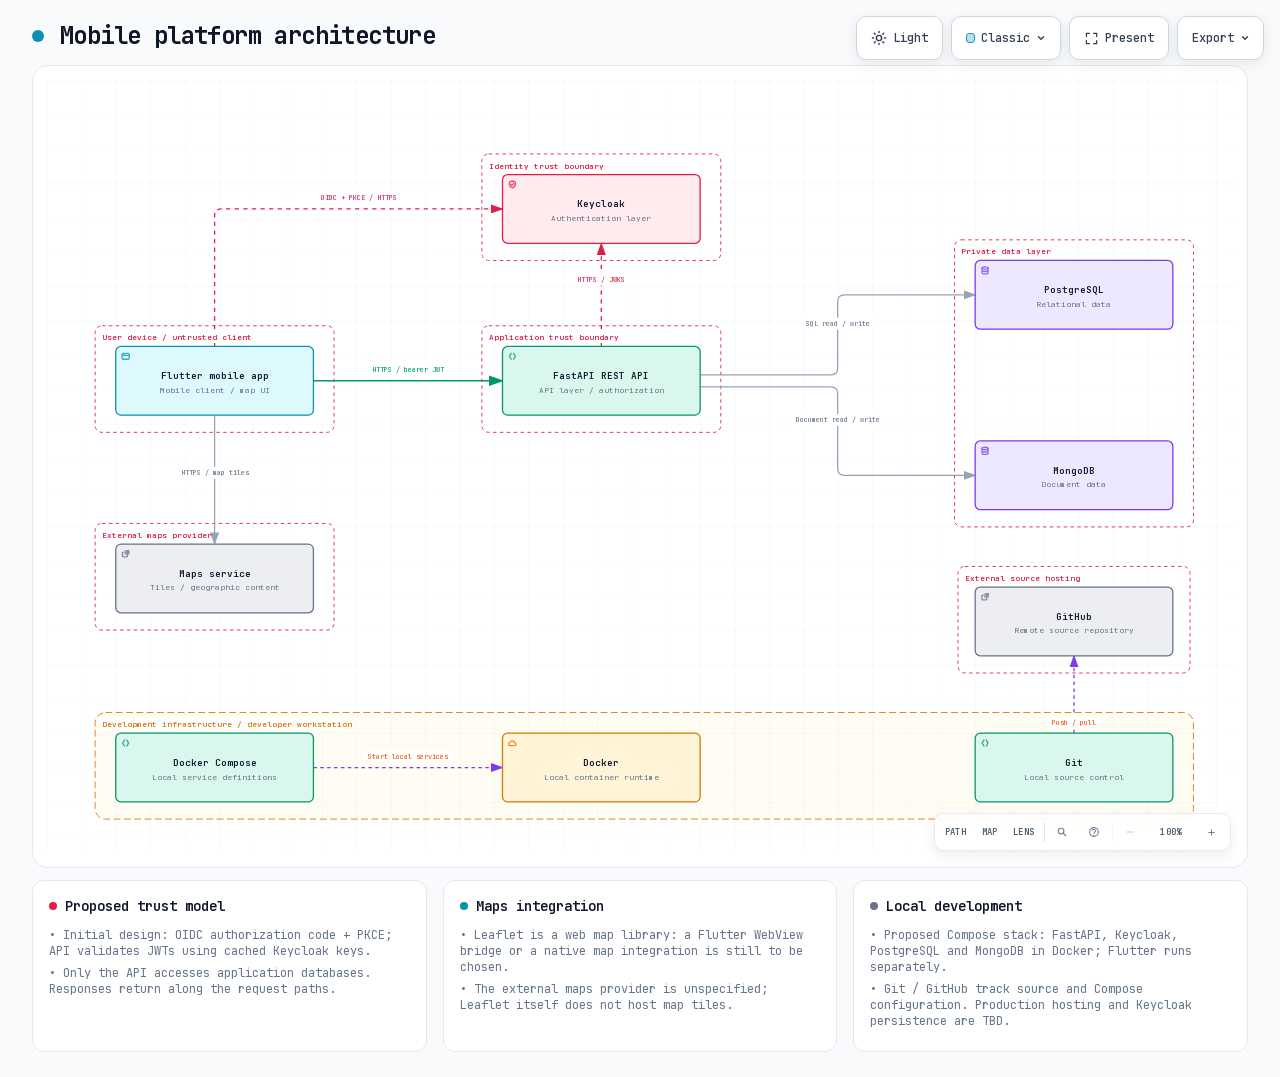
==== Practica02/index.html @ 7749a1c6 "Practica 02: Creacion de READMEs Se corrigieron rutas de practicas y se implemento README de la prac" ====
<!DOCTYPE html>
<html lang="en" data-theme="dark" data-preset="classic">
<head>
  <meta charset="UTF-8">
  <meta name="viewport" content="width=device-width, initial-scale=1.0">
  <meta name="generator" content="archify 2.17.0-dev.1">
  <title>Mobile platform architecture Diagram</title>
  <script>
    // Resolve the theme before first paint so light-preference users don't
    // see a dark flash. The toolbar script below re-applies with UI state.
    (function () {
      try {
        var theme = null;
        try {
          var param = new URLSearchParams(window.location.search).get('theme');
          if (param === 'light' || param === 'dark') theme = param;
          if (new URLSearchParams(window.location.search).get('embed') === '1') {
            document.documentElement.setAttribute('data-embed', 'true');
          }
          if (new URLSearchParams(window.location.search).get('present') === '1') {
            document.documentElement.setAttribute('data-present', 'true');
          }
        } catch (_) {}
        if (!theme) {
          try { theme = localStorage.getItem('archify-theme'); } catch (_) {}
        }
        if (theme !== 'light' && theme !== 'dark') {
          theme = window.matchMedia('(prefers-color-scheme: light)').matches ? 'light' : 'dark';
        }
        document.documentElement.setAttribute('data-theme', theme);
      } catch (_) {}
    })();
  </script>
  <style id="archify-fonts">
/*
JetBrains Mono variable WOFF2 subsets from Google Fonts service revision v24.
These fixed bytes are shared by the viewer and its SVG/raster exports.
No local() source: an installed copy must not override the bundled font.
Uncovered characters (including CJK) still use the system fallback stack.
Upstream: https://github.com/JetBrains/JetBrainsMono

cyrillic-ext    1664 bytes  sha256 9343de2ca5d9549f792e7962375af8efb0f320c7643bfd36c884b5a30e5c396f
cyrillic        8892 bytes  sha256 4995a9a43ac659ec32fcd8b463755cd6a07b31a6e6b3894a6a153b661cf490e2
greek           6800 bytes  sha256 49c3da6c9a2b279b0f1f860f5cfb1f5dc38d88a5c7be9c9b1837bbc4e3db6111
vietnamese      5872 bytes  sha256 d44eb1936043a56038eb02dd70b243f379bef65783f94ec12f277550720411f1
latin-ext      11596 bytes  sha256 9c38cb2d0d2d93c1ee6e21fa78db76f13ea7e15e15cc64214c7ca89b6aaa35c4
latin          31340 bytes  sha256 2c32b9b3ee358c119e210f6f5195f9bd34894d78a785ff2e95d60e718e400af4

Copyright 2020 The JetBrains Mono Project Authors (https://github.com/JetBrains/JetBrainsMono)

This Font Software is licensed under the SIL Open Font License, Version 1.1.
This license is copied below, and is also available with a FAQ at:
https://openfontlicense.org


-----------------------------------------------------------
SIL OPEN FONT LICENSE Version 1.1 - 26 February 2007
-----------------------------------------------------------

PREAMBLE
The goals of the Open Font License (OFL) are to stimulate worldwide
development of collaborative font projects, to support the font creation
efforts of academic and linguistic communities, and to provide a free and
open framework in which fonts may be shared and improved in partnership
with others.

The OFL allows the licensed fonts to be used, studied, modified and
redistributed freely as long as they are not sold by themselves. The
fonts, including any derivative works, can be bundled, embedded,
redistributed and/or sold with any software provided that any reserved
names are not used by derivative works. The fonts and derivatives,
however, cannot be released under any other type of license. The
requirement for fonts to remain under this license does not apply
to any document created using the fonts or their derivatives.

DEFINITIONS
"Font Software" refers to the set of files released by the Copyright
Holder(s) under this license and clearly marked as such. This may
include source files, build scripts and documentation.

"Reserved Font Name" refers to any names specified as such after the
copyright statement(s).

"Original Version" refers to the collection of Font Software components as
distributed by the Copyright Holder(s).

"Modified Version" refers to any derivative made by adding to, deleting,
or substituting -- in part or in whole -- any of the components of the
Original Version, by changing formats or by porting the Font Software to a
new environment.

"Author" refers to any designer, engineer, programmer, technical
writer or other person who contributed to the Font Software.

PERMISSION & CONDITIONS
Permission is hereby granted, free of charge, to any person obtaining
a copy of the Font Software, to use, study, copy, merge, embed, modify,
redistribute, and sell modified and unmodified copies of the Font
Software, subject to the following conditions:

1) Neither the Font Software nor any of its individual components,
in Original or Modified Versions, may be sold by itself.

2) Original or Modified Versions of the Font Software may be bundled,
redistributed and/or sold with any software, provided that each copy
contains the above copyright notice and this license. These can be
included either as stand-alone text files, human-readable headers or
in the appropriate machine-readable metadata fields within text or
binary files as long as those fields can be easily viewed by the user.

3) No Modified Version of the Font Software may use the Reserved Font
Name(s) unless explicit written permission is granted by the corresponding
Copyright Holder. This restriction only applies to the primary font name as
presented to the users.

4) The name(s) of the Copyright Holder(s) or the Author(s) of the Font
Software shall not be used to promote, endorse or advertise any
Modified Version, except to acknowledge the contribution(s) of the
Copyright Holder(s) and the Author(s) or with their explicit written
permission.

5) The Font Software, modified or unmodified, in part or in whole,
must be distributed entirely under this license, and must not be
distributed under any other license. The requirement for fonts to
remain under this license does not apply to any document created
using the Font Software.

TERMINATION
This license becomes null and void if any of the above conditions are
not met.

DISCLAIMER
THE FONT SOFTWARE IS PROVIDED "AS IS", WITHOUT WARRANTY OF ANY KIND,
EXPRESS OR IMPLIED, INCLUDING BUT NOT LIMITED TO ANY WARRANTIES OF
MERCHANTABILITY, FITNESS FOR A PARTICULAR PURPOSE AND NONINFRINGEMENT
OF COPYRIGHT, PATENT, TRADEMARK, OR OTHER RIGHT. IN NO EVENT SHALL THE
COPYRIGHT HOLDER BE LIABLE FOR ANY CLAIM, DAMAGES OR OTHER LIABILITY,
INCLUDING ANY GENERAL, SPECIAL, INDIRECT, INCIDENTAL, OR CONSEQUENTIAL
DAMAGES, WHETHER IN AN ACTION OF CONTRACT, TORT OR OTHERWISE, ARISING
FROM, OUT OF THE USE OR INABILITY TO USE THE FONT SOFTWARE OR FROM
OTHER DEALINGS IN THE FONT SOFTWARE.
*/
    /* cyrillic-ext */
    @font-face { font-family: 'JetBrains Mono'; font-style: normal; font-weight: 400 800; font-display: swap;
      src: url([data-uri]) format('woff2');
      unicode-range: U+0460-052F, U+1C80-1C8A, U+20B4, U+2DE0-2DFF, U+A640-A69F, U+FE2E-FE2F; }
    /* cyrillic */
    @font-face { font-family: 'JetBrains Mono'; font-style: normal; font-weight: 400 800; font-display: swap;
      src: url([data-uri]) format('woff2');
      unicode-range: U+0301, U+0400-045F, U+0490-0491, U+04B0-04B1, U+2116; }
    /* greek */
    @font-face { font-family: 'JetBrains Mono'; font-style: normal; font-weight: 400 800; font-display: swap;
      src: url([data-uri]) format('woff2');
      unicode-range: U+0370-0377, U+037A-037F, U+0384-038A, U+038C, U+038E-03A1, U+03A3-03FF; }
    /* vietnamese */
    @font-face { font-family: 'JetBrains Mono'; font-style: normal; font-weight: 400 800; font-display: swap;
      src: url([data-uri]) format('woff2');
      unicode-range: U+0102-0103, U+0110-0111, U+0128-0129, U+0168-0169, U+01A0-01A1, U+01AF-01B0, U+0300-0301, U+0303-0304, U+0308-0309, U+0323, U+0329, U+1EA0-1EF9, U+20AB; }
    /* latin-ext */
    @font-face { font-family: 'JetBrains Mono'; font-style: normal; font-weight: 400 800; font-display: swap;
      src: url([data-uri]) format('woff2');
      unicode-range: U+0100-02BA, U+02BD-02C5, U+02C7-02CC, U+02CE-02D7, U+02DD-02FF, U+0304, U+0308, U+0329, U+1D00-1DBF, U+1E00-1E9F, U+1EF2-1EFF, U+2020, U+20A0-20AB, U+20AD-20C0, U+2113, U+2C60-2C7F, U+A720-A7FF; }
    /* latin */
    @font-face { font-family: 'JetBrains Mono'; font-style: normal; font-weight: 400 800; font-display: swap;
      src: url([data-uri]) format('woff2');
      unicode-range: U+0000-00FF, U+0131, U+0152-0153, U+02BB-02BC, U+02C6, U+02DA, U+02DC, U+0304, U+0308, U+0329, U+2000-206F, U+20AC, U+2122, U+2191, U+2193, U+2212, U+2215, U+FEFF, U+FFFD; }
  </style>
  <style>
    /* ==========================================================
       THEME VARIABLES — switch by toggling [data-theme] on <html>
       ========================================================== */
    :root,
    [data-theme="dark"] {
      --bg: #020617;
      --grid: #1e293b;
      --text: #ffffff;
      --text-muted: #94a3b8;
      --text-dim: #475569;
      /* UI chrome and menu hints need more contrast than SVG .t-dim accents */
      --text-faint: #7d8da1;

      --panel: rgba(15, 23, 42, 0.5);
      --panel-border: #1e293b;
      --lane-fill: rgba(15, 23, 42, 0.22);
      --lane-stroke: #334155;

      --arrow: #64748b;
      --arrow-emphasis: #34d399;

      /* Opaque mask color used behind semi-transparent component fills
         so the arrows drawn underneath are properly hidden. */
      --mask: #0f172a;

      --frontend-fill:    rgba(8, 51, 68, 0.4);
      --frontend-stroke:  #22d3ee;
      --backend-fill:     rgba(6, 78, 59, 0.4);
      --backend-stroke:   #34d399;
      --database-fill:    rgba(76, 29, 149, 0.4);
      --database-stroke:  #a78bfa;
      --cloud-fill:       rgba(120, 53, 15, 0.3);
      --cloud-stroke:     #fbbf24;
      --security-fill:    rgba(136, 19, 55, 0.4);
      --security-stroke:  #fb7185;
      --messagebus-fill:  rgba(251, 146, 60, 0.3);
      --messagebus-stroke:#fb923c;
      --external-fill:    rgba(30, 41, 59, 0.5);
      --external-stroke:  #94a3b8;

      --toolbar-bg:       rgba(15, 23, 42, 0.8);
      --toolbar-border:   #334155;
      --toolbar-text:     #e2e8f0;
      --toolbar-hover:    rgba(15, 23, 42, 0.95);
      --toolbar-menu-bg:  #0f172a;
    }

    [data-theme="light"] {
      --bg: #f8fafc;
      --grid: #e2e8f0;
      --text: #0f172a;
      --text-muted: #64748b;
      --text-dim: #94a3b8;
      --text-faint: #64748b;

      --panel: #ffffff;
      --panel-border: #e2e8f0;
      --lane-fill: rgba(248, 250, 252, 0.65);
      --lane-stroke: #cbd5e1;

      --arrow: #94a3b8;
      --arrow-emphasis: #059669;

      --mask: #ffffff;

      --frontend-fill:    rgba(34, 211, 238, 0.15);
      --frontend-stroke:  #0891b2;
      --backend-fill:     rgba(52, 211, 153, 0.18);
      --backend-stroke:   #059669;
      --database-fill:    rgba(167, 139, 250, 0.2);
      --database-stroke:  #7c3aed;
      --cloud-fill:       rgba(251, 191, 36, 0.18);
      --cloud-stroke:     #d97706;
      --security-fill:    rgba(251, 113, 133, 0.15);
      --security-stroke:  #e11d48;
      --messagebus-fill:  rgba(251, 146, 60, 0.15);
      --messagebus-stroke:#ea580c;
      --external-fill:    rgba(148, 163, 184, 0.18);
      --external-stroke:  #64748b;

      --toolbar-bg:       rgba(255, 255, 255, 0.92);
      --toolbar-border:   #cbd5e1;
      --toolbar-text:     #334155;
      --toolbar-hover:    #ffffff;
      --toolbar-menu-bg:  #ffffff;
    }

    /* ==========================================================
       SIGNAL FLOW — an opt-in, motion-forward visual preset.
       The variables also target a standalone exported SVG, whose
       root carries data-preset and data-theme directly.
       ========================================================== */
    [data-preset="signal-flow"][data-theme="dark"] {
      --bg: #030711;
      --grid: #15233a;
      --panel: rgba(6, 14, 28, 0.78);
      --panel-border: #1d3350;
      --lane-fill: rgba(9, 22, 40, 0.5);
      --lane-stroke: #2c4564;
      --text: #f5fbff;
      --text-muted: #9eb0c7;
      --text-dim: #52667f;
      --text-faint: #7890ad;
      --mask: #07101e;
      --frontend-fill: rgba(6, 182, 212, 0.14);
      --frontend-stroke: #67e8f9;
      --backend-fill: rgba(16, 185, 129, 0.14);
      --backend-stroke: #5eead4;
      --database-fill: rgba(139, 92, 246, 0.16);
      --database-stroke: #c4b5fd;
      --cloud-fill: rgba(245, 158, 11, 0.13);
      --cloud-stroke: #fcd34d;
      --security-fill: rgba(244, 63, 94, 0.13);
      --security-stroke: #fda4af;
      --messagebus-fill: rgba(249, 115, 22, 0.13);
      --messagebus-stroke: #fdba74;
      --external-fill: rgba(71, 85, 105, 0.24);
      --external-stroke: #a5b4c7;
      --arrow: #7890ad;
      --arrow-emphasis: #2dd4bf;
      --toolbar-bg: rgba(7, 16, 30, 0.86);
      --toolbar-border: #29415f;
      --toolbar-menu-bg: #07101e;
    }

    [data-preset="signal-flow"][data-theme="light"] {
      --bg: #f4f9fc;
      --grid: #d4e5ee;
      --panel: rgba(255, 255, 255, 0.82);
      --panel-border: #bfd5e2;
      --lane-fill: rgba(232, 243, 248, 0.62);
      --lane-stroke: #a9c5d5;
      --text: #102638;
      --text-muted: #587287;
      --text-dim: #8aa2b4;
      --text-faint: #668397;
      --mask: #ffffff;
      --frontend-fill: rgba(6, 182, 212, 0.09);
      --frontend-stroke: #0789a1;
      --backend-fill: rgba(5, 150, 105, 0.09);
      --backend-stroke: #087f69;
      --database-fill: rgba(124, 58, 237, 0.09);
      --database-stroke: #7254c7;
      --cloud-fill: rgba(217, 119, 6, 0.08);
      --cloud-stroke: #b9670b;
      --security-fill: rgba(225, 29, 72, 0.08);
      --security-stroke: #c53a59;
      --messagebus-fill: rgba(234, 88, 12, 0.08);
      --messagebus-stroke: #c65f27;
      --external-fill: rgba(100, 116, 139, 0.1);
      --external-stroke: #607a8c;
      --arrow: #7b97aa;
      --arrow-emphasis: #0d9488;
    }

    /* ==========================================================
       BLUEPRINT — a review-first drafting preset for deployment,
       infrastructure, and technical design documentation. It keeps
       the same semantic palette and geometry while trading glow for
       precise grid contrast, squared materials, and drafting marks.
       ========================================================== */
    [data-preset="blueprint"][data-theme="dark"] {
      --bg: #06131f;
      --grid: #17425a;
      --panel: rgba(7, 27, 43, 0.9);
      --panel-border: #27627f;
      --lane-fill: rgba(10, 43, 66, 0.36);
      --lane-stroke: #34799a;
      --text: #e3f6ff;
      --text-muted: #91b8ca;
      --text-dim: #557e92;
      --text-faint: #739caf;
      --mask: #0a2031;
      --frontend-fill: rgba(26, 157, 193, 0.14);
      --frontend-stroke: #66d9ef;
      --backend-fill: rgba(31, 155, 124, 0.13);
      --backend-stroke: #69dfbd;
      --database-fill: rgba(120, 105, 196, 0.14);
      --database-stroke: #b4a8ff;
      --cloud-fill: rgba(197, 145, 43, 0.13);
      --cloud-stroke: #ffd166;
      --security-fill: rgba(199, 76, 104, 0.13);
      --security-stroke: #ff8da1;
      --messagebus-fill: rgba(207, 112, 49, 0.13);
      --messagebus-stroke: #ffad66;
      --external-fill: rgba(84, 119, 139, 0.18);
      --external-stroke: #a7cad9;
      --arrow: #78a3b7;
      --arrow-emphasis: #64dfc1;
      --toolbar-bg: rgba(7, 28, 45, 0.92);
      --toolbar-border: #34799a;
      --toolbar-text: #d8f3ff;
      --toolbar-hover: rgba(18, 58, 83, 0.95);
      --toolbar-menu-bg: #0a2031;
    }

    [data-preset="blueprint"][data-theme="light"] {
      --bg: #edf7fa;
      --grid: #b5d5e1;
      --panel: rgba(249, 253, 255, 0.94);
      --panel-border: #78aabd;
      --lane-fill: rgba(210, 232, 240, 0.42);
      --lane-stroke: #83b2c4;
      --text: #123344;
      --text-muted: #4e7486;
      --text-dim: #86a6b4;
      --text-faint: #668c9d;
      --mask: #f9fdff;
      --frontend-fill: rgba(8, 145, 178, 0.08);
      --frontend-stroke: #087f9c;
      --backend-fill: rgba(5, 128, 101, 0.08);
      --backend-stroke: #08755f;
      --database-fill: rgba(100, 75, 180, 0.08);
      --database-stroke: #6757a8;
      --cloud-fill: rgba(181, 120, 15, 0.08);
      --cloud-stroke: #a86609;
      --security-fill: rgba(190, 48, 80, 0.07);
      --security-stroke: #b32f50;
      --messagebus-fill: rgba(196, 81, 22, 0.07);
      --messagebus-stroke: #b65120;
      --external-fill: rgba(79, 112, 128, 0.08);
      --external-stroke: #506f7e;
      --arrow: #6d93a5;
      --arrow-emphasis: #087f69;
      --toolbar-bg: rgba(247, 252, 254, 0.94);
      --toolbar-border: #8ab5c5;
      --toolbar-text: #294f61;
      --toolbar-hover: #ffffff;
      --toolbar-menu-bg: #f9fdff;
    }

    /* ==========================================================
       EDITORIAL — a warm, publication-minded preset for design
       reviews, launch notes, and documentation. The diagram keeps
       the same semantic palette and exact geometry, but trades
       software chrome for paper, ink, ruled structure, and one
       restrained vermilion accent.
       ========================================================== */
    [data-preset="editorial"][data-theme="dark"] {
      --bg: #181611;
      --grid: #39342a;
      --panel: rgba(35, 31, 24, 0.96);
      --panel-border: #625a4a;
      --lane-fill: rgba(52, 46, 35, 0.46);
      --lane-stroke: #726957;
      --text: #f4eddf;
      --text-muted: #b9ae9b;
      --text-dim: #776e60;
      --text-faint: #9d917e;
      --mask: #231f18;
      --frontend-fill: rgba(43, 133, 142, 0.16);
      --frontend-stroke: #7fc6c7;
      --backend-fill: rgba(63, 132, 92, 0.16);
      --backend-stroke: #8fc29e;
      --database-fill: rgba(117, 91, 141, 0.17);
      --database-stroke: #c0a4d0;
      --cloud-fill: rgba(170, 119, 49, 0.16);
      --cloud-stroke: #d8ad68;
      --security-fill: rgba(157, 69, 65, 0.17);
      --security-stroke: #df9085;
      --messagebus-fill: rgba(174, 79, 42, 0.16);
      --messagebus-stroke: #df946f;
      --external-fill: rgba(126, 115, 96, 0.18);
      --external-stroke: #b8ad99;
      --arrow: #948978;
      --arrow-emphasis: #dd6b3d;
      --toolbar-bg: rgba(35, 31, 24, 0.92);
      --toolbar-border: #625a4a;
      --toolbar-text: #eee5d5;
      --toolbar-hover: #302a20;
      --toolbar-menu-bg: #231f18;
    }

    [data-preset="editorial"][data-theme="light"] {
      --bg: #f2eee5;
      --grid: #d8d0c2;
      --panel: rgba(251, 248, 241, 0.97);
      --panel-border: #c4b9a6;
      --lane-fill: rgba(229, 221, 207, 0.42);
      --lane-stroke: #b8aa94;
      --text: #242018;
      --text-muted: #6f6658;
      --text-dim: #a09788;
      --text-faint: #817767;
      --mask: #fbf8f1;
      --frontend-fill: rgba(31, 117, 126, 0.09);
      --frontend-stroke: #287e84;
      --backend-fill: rgba(42, 119, 75, 0.09);
      --backend-stroke: #397b53;
      --database-fill: rgba(105, 75, 130, 0.09);
      --database-stroke: #765d86;
      --cloud-fill: rgba(157, 103, 31, 0.1);
      --cloud-stroke: #9a671f;
      --security-fill: rgba(153, 58, 52, 0.09);
      --security-stroke: #9e463f;
      --messagebus-fill: rgba(182, 70, 27, 0.09);
      --messagebus-stroke: #ad4b25;
      --external-fill: rgba(101, 91, 75, 0.09);
      --external-stroke: #746b5e;
      --arrow: #8a806f;
      --arrow-emphasis: #bb4c23;
      --toolbar-bg: rgba(251, 248, 241, 0.94);
      --toolbar-border: #c4b9a6;
      --toolbar-text: #40392f;
      --toolbar-hover: #fffdf8;
      --toolbar-menu-bg: #fbf8f1;
    }

    * { margin: 0; padding: 0; box-sizing: border-box; }

    body {
      font-family: 'JetBrains Mono', ui-monospace, SFMono-Regular, Menlo, Consolas, 'DejaVu Sans Mono', 'Liberation Mono', 'Noto Sans Mono CJK SC', 'PingFang SC', 'Hiragino Sans GB', 'Microsoft YaHei', monospace;
      background: var(--bg);
      min-height: 100vh;
      padding: 2rem;
      color: var(--text);
      transition: background 0.2s ease, color 0.2s ease;
    }

    html[data-preset="signal-flow"] body {
      background-image:
        radial-gradient(circle at 18% -8%, rgba(34, 211, 238, 0.14), transparent 34rem),
        radial-gradient(circle at 92% 18%, rgba(139, 92, 246, 0.12), transparent 30rem);
      background-attachment: fixed;
    }
    html[data-preset="signal-flow"][data-theme="light"] body {
      background-image:
        radial-gradient(circle at 18% -8%, rgba(6, 182, 212, 0.12), transparent 34rem),
        radial-gradient(circle at 92% 18%, rgba(139, 92, 246, 0.08), transparent 30rem);
    }
    html[data-preset="blueprint"] body {
      background-image:
        linear-gradient(var(--grid) 1px, transparent 1px),
        linear-gradient(90deg, var(--grid) 1px, transparent 1px);
      background-size: 32px 32px;
      background-position: -1px -1px;
      background-attachment: fixed;
    }
    html[data-preset="editorial"] body {
      background-image:
        linear-gradient(90deg, transparent 0, transparent 5.4rem, color-mix(in srgb, var(--security-stroke) 18%, transparent) 5.4rem, color-mix(in srgb, var(--security-stroke) 18%, transparent) calc(5.4rem + 1px), transparent calc(5.4rem + 1px)),
        repeating-linear-gradient(0deg, transparent 0, transparent 31px, color-mix(in srgb, var(--grid) 36%, transparent) 31px, color-mix(in srgb, var(--grid) 36%, transparent) 32px);
      background-attachment: fixed;
    }

    /* Gallery/embed mode keeps the generated artifact as the source of truth
       while presenting only its diagram surface inside a proof card. */
    html[data-embed="true"] body {
      min-height: 0;
      padding: 0;
      overflow: hidden;
      background: var(--bg);
      background-image: none;
    }
    html[data-embed="true"] .toolbar,
    html[data-embed="true"] .header,
    html[data-embed="true"] .cards,
    html[data-embed="true"] .diagram-nav,
    html[data-embed="true"] .overview-map,
    html[data-embed="true"] .focus-chip,
    html[data-embed="true"] .route-probe,
    html[data-embed="true"] .semantic-lens,
    html[data-embed="true"] .diagram-guide,
    html[data-embed="true"] .node-finder,
    html[data-embed="true"] .guided-views { display: none !important; }
    html[data-embed="true"] .container { max-width: none; }
    html[data-embed="true"] .diagram-container {
      padding: 0.5rem;
      border: 0;
      border-radius: 0;
      box-shadow: none;
    }
    html[data-embed="true"] .diagram-container svg { min-width: 0; }

    /* Share Chapter Cue lives in the HTML viewer layer, not inside the SVG.
       It gives one-shot embeds a title, authored note, truthful stop order,
       and lifecycle state while canonical diagram geometry stays untouched. */
    .share-chapter-cue { display: none; }
    html[data-embed="true"][data-share-playback="true"] .share-chapter-cue:not([hidden]),
    html[data-embed="true"][data-share-moment="true"] .share-chapter-cue:not([hidden]) {
      position: absolute;
      z-index: 18;
      top: 0.85rem;
      left: 50%;
      display: grid;
      grid-template-columns: auto minmax(9rem, 13.5rem) minmax(0, 1fr);
      align-items: center;
      gap: 0.45rem 0.85rem;
      width: min(52rem, calc(100% - 1.5rem));
      min-height: 3.35rem;
      padding: 0.55rem 0.75rem 0.65rem;
      overflow: hidden;
      border: 1px solid color-mix(in srgb, var(--frontend-stroke) 42%, var(--toolbar-border));
      border-radius: 0.75rem;
      background:
        linear-gradient(115deg, color-mix(in srgb, var(--frontend-fill) 52%, transparent), transparent 45%),
        color-mix(in srgb, var(--toolbar-menu-bg) 92%, transparent);
      color: var(--toolbar-text);
      box-shadow: 0 14px 42px rgba(0, 0, 0, 0.3), inset 0 1px 0 rgba(255, 255, 255, 0.045);
      backdrop-filter: blur(16px);
      pointer-events: none;
      animation: archify-share-cue-enter 280ms cubic-bezier(0.22, 1, 0.36, 1) both;
    }
    html[data-preset="blueprint"] .share-chapter-cue {
      border-radius: 0.2rem;
      background:
        linear-gradient(90deg, color-mix(in srgb, var(--frontend-fill) 46%, transparent), transparent 36%),
        var(--toolbar-menu-bg);
      box-shadow: 0 10px 28px rgba(0, 0, 0, 0.2);
      backdrop-filter: none;
    }
    html[data-preset="editorial"] .share-chapter-cue {
      border-color: var(--panel-border);
      background:
        linear-gradient(90deg, color-mix(in srgb, var(--security-fill) 58%, transparent), transparent 42%),
        var(--toolbar-menu-bg);
      box-shadow: 0 10px 30px color-mix(in srgb, #000 18%, transparent);
      backdrop-filter: none;
    }
    html[data-preset="editorial"] .share-chapter-state { color: var(--arrow-emphasis); }
    html[data-preset="editorial"] .share-chapter-state::before {
      border-radius: 0;
      box-shadow: none;
      transform: rotate(45deg) scale(0.8);
    }
    .share-chapter-index {
      display: grid;
      gap: 0.12rem;
      min-width: 5rem;
      padding-right: 0.75rem;
      border-right: 1px solid var(--toolbar-border);
    }
    .share-chapter-state {
      display: inline-flex;
      align-items: center;
      gap: 0.36rem;
      color: var(--frontend-stroke);
      font-size: 0.5rem;
      font-weight: 800;
      letter-spacing: 0.14em;
      text-transform: uppercase;
    }
    .share-chapter-state::before {
      width: 0.38rem;
      height: 0.38rem;
      border-radius: 50%;
      background: currentColor;
      box-shadow: 0 0 10px currentColor;
      content: '';
    }
    .share-chapter-cue[data-state="playing"] .share-chapter-state::before {
      animation: archify-share-cue-pulse 1.15s ease-in-out infinite;
    }
    .share-chapter-count {
      color: var(--text-faint);
      font-size: 0.5rem;
      font-weight: 700;
      letter-spacing: 0.08em;
      text-transform: uppercase;
    }
    .share-chapter-copy { min-width: 0; }
    .share-chapter-copy strong,
    .share-chapter-copy small,
    .share-chapter-route {
      display: block;
      overflow: hidden;
      text-overflow: ellipsis;
      white-space: nowrap;
    }
    .share-chapter-copy strong {
      color: var(--toolbar-text);
      font-size: 0.6875rem;
      line-height: 1.35;
    }
    .share-chapter-copy small {
      margin-top: 0.08rem;
      color: var(--text-muted);
      font-size: 0.5rem;
      line-height: 1.35;
    }
    .share-chapter-route {
      color: color-mix(in srgb, var(--frontend-stroke) 76%, var(--text-muted));
      font-size: 0.5625rem;
      font-weight: 650;
      letter-spacing: 0.015em;
      text-align: right;
    }
    .share-chapter-progress {
      position: absolute;
      right: 0;
      bottom: 0;
      left: 0;
      height: 2px;
      overflow: hidden;
      background: color-mix(in srgb, var(--toolbar-border) 72%, transparent);
    }
    .share-chapter-progress span {
      display: block;
      width: 100%;
      height: 100%;
      background: linear-gradient(90deg, var(--frontend-stroke), var(--database-stroke));
      box-shadow: 0 0 12px var(--frontend-stroke);
      transform: scaleX(0);
      transform-origin: left center;
    }

    /* Presentation Stage is a viewer-only layer: it gives the live diagram
       the viewport while keeping guided views, theme, focus, and exports real.
       Embed mode wins when both query parameters are present. */
    html[data-present="true"]:not([data-embed="true"]) body {
      height: 100dvh;
      min-height: 0;
      padding: 1rem;
      overflow: hidden;
    }
    html[data-present="true"]:not([data-embed="true"]) .container {
      display: flex;
      flex-direction: column;
      gap: 0.75rem;
      width: 100%;
      max-width: none;
      height: calc(100dvh - 2rem);
    }
    html[data-present="true"]:not([data-embed="true"]) .header {
      flex: none;
      min-width: 0;
      margin: 0;
      padding-right: 23rem;
    }
    html[data-present="true"]:not([data-embed="true"]) .header-row { margin-bottom: 0.25rem; }
    html[data-present="true"]:not([data-embed="true"]) .subtitle {
      overflow: hidden;
      text-overflow: ellipsis;
      white-space: nowrap;
    }
    html[data-present="true"]:not([data-embed="true"]) .guided-views {
      flex: none;
      margin-bottom: 0;
    }
    html[data-present="true"]:not([data-embed="true"]) .diagram-container {
      display: flex;
      flex: 1 1 auto;
      align-items: center;
      justify-content: center;
      min-height: 0;
      padding: 0.75rem;
      padding-bottom: calc(0.75rem + var(--archify-nav-reserve));
    }
    html[data-present="true"]:not([data-embed="true"]) .diagram-container > svg {
      flex: 1 1 auto;
      height: 100%;
      min-height: 0;
      width: 100%;
      min-width: 0;
    }
    html[data-present="true"]:not([data-embed="true"]) .cards { display: none; }
    html[data-present="true"]:not([data-embed="true"]) #btn-present {
      border-color: var(--frontend-stroke);
      color: var(--frontend-stroke);
    }

    /* The reader owns only the outer scale. Wide diagrams keep one authored
       SVG/viewBox while the runtime chooses a desktop width from the actual
       vertical budget. This avoids device-specific files and breakpoint
       jumps between a laptop and a tall monitor. */
    .container {
      width: 100%;
      max-width: var(--archify-reader-width, 1440px);
      margin: 0 auto;
    }
    @media (min-width: 768px) and (max-height: 920px) {
      .header { margin-bottom: 1rem; }
      .diagram-container { padding: 1rem; }
      .cards { margin-top: 1rem; }
      .card { padding: 1rem; }
    }

    .header { margin-bottom: 1.5rem; padding-right: 29.5rem; }

    html[data-preset="signal-flow"] .header,
    html[data-preset="blueprint"] .header,
    html[data-preset="editorial"] .header { padding-right: 29.5rem; }

    .header-row {
      display: flex;
      align-items: center;
      gap: 1rem;
      margin-bottom: 0.5rem;
    }

    .pulse-dot {
      width: 12px;
      height: 12px;
      background: var(--frontend-stroke);
      border-radius: 50%;
      animation: none;
    }

    html[data-motion-capable="true"] .pulse-dot { animation: pulse 2s infinite; }

    @keyframes pulse {
      0%, 100% { opacity: 1; }
      50% { opacity: 0.5; }
    }

    h1 {
      font-size: 1.5rem;
      font-weight: 700;
      letter-spacing: -0.025em;
    }

    .subtitle {
      color: var(--text-muted);
      font-size: 0.875rem;
      margin-left: 1.75rem;
    }

    html[data-preset="signal-flow"] .header-row::after {
      content: attr(data-preset-badge-signal-flow);
      margin-left: auto;
      color: var(--frontend-stroke);
      border: 1px solid var(--frontend-stroke);
      border-radius: 999px;
      padding: 0.28rem 0.6rem;
      font-size: 0.625rem;
      letter-spacing: 0.12em;
      opacity: 0.82;
      box-shadow: 0 0 20px rgba(34, 211, 238, 0.12);
      white-space: nowrap;
    }

    html[data-preset="blueprint"] .pulse-dot {
      width: 10px;
      height: 10px;
      border: 1px solid var(--frontend-stroke);
      border-radius: 1px;
      background: transparent;
      box-shadow: inset 0 0 0 2px var(--bg);
      transform: rotate(45deg);
      animation: none;
    }
    html[data-preset="blueprint"] .header-row::after {
      content: attr(data-preset-badge-blueprint);
      margin-left: auto;
      padding: 0.28rem 0.55rem;
      border-top: 1px solid var(--frontend-stroke);
      border-bottom: 1px solid var(--frontend-stroke);
      color: var(--frontend-stroke);
      font-size: 0.5625rem;
      font-weight: 700;
      letter-spacing: 0.14em;
      white-space: nowrap;
    }

    html[data-preset="editorial"] h1,
    html[data-preset="editorial"] .card h3 {
      font-family: Georgia, 'Times New Roman', 'Songti SC', STSong, serif;
      letter-spacing: -0.02em;
    }
    html[data-preset="editorial"] h1 { font-size: 1.72rem; font-weight: 600; }
    html[data-preset="editorial"] .pulse-dot {
      width: 9px;
      height: 9px;
      border: 1px solid var(--arrow-emphasis);
      border-radius: 0;
      background: var(--arrow-emphasis);
      box-shadow: 0 0 0 3px color-mix(in srgb, var(--arrow-emphasis) 14%, transparent);
      transform: rotate(45deg);
      animation: none;
    }
    html[data-preset="editorial"] .header-row::after {
      content: attr(data-preset-badge-editorial);
      margin-left: auto;
      padding: 0.32rem 0 0.24rem;
      border-bottom: 2px solid var(--arrow-emphasis);
      color: var(--arrow-emphasis);
      font-family: Georgia, 'Times New Roman', serif;
      font-size: 0.625rem;
      font-style: italic;
      font-weight: 600;
      letter-spacing: 0.08em;
      white-space: nowrap;
    }

    .diagram-container {
      --archify-nav-reserve: 0px;
      background: var(--panel);
      border-radius: 1rem;
      border: 1px solid var(--panel-border);
      padding: 1.5rem;
      padding-bottom: calc(1.5rem + var(--archify-nav-reserve));
      overflow: hidden;
      position: relative;
    }

    html[data-preset="signal-flow"] .diagram-container {
      position: relative;
      overflow: hidden;
      background: linear-gradient(180deg, rgba(8, 20, 38, 0.82), rgba(3, 8, 18, 0.94));
      box-shadow: inset 0 1px 0 rgba(255, 255, 255, 0.04), 0 28px 80px rgba(0, 0, 0, 0.34);
    }
    html[data-preset="signal-flow"][data-theme="light"] .diagram-container {
      background: linear-gradient(180deg, rgba(255, 255, 255, 0.9), rgba(237, 246, 250, 0.94));
      box-shadow: inset 0 1px 0 rgba(255, 255, 255, 0.72), 0 24px 60px rgba(45, 78, 99, 0.12);
    }
    html[data-preset="blueprint"] .diagram-container {
      border-color: var(--panel-border);
      border-radius: 0.35rem;
      background: var(--panel);
      box-shadow:
        inset 0 0 0 1px color-mix(in srgb, var(--panel-border) 34%, transparent),
        0 18px 48px rgba(0, 0, 0, 0.16);
    }
    html[data-preset="blueprint"] .diagram-container::after {
      content: "";
      position: absolute;
      z-index: 10;
      inset: 0.7rem;
      pointer-events: none;
      background:
        linear-gradient(var(--frontend-stroke), var(--frontend-stroke)) left top / 1.35rem 1px no-repeat,
        linear-gradient(var(--frontend-stroke), var(--frontend-stroke)) left top / 1px 1.35rem no-repeat,
        linear-gradient(var(--frontend-stroke), var(--frontend-stroke)) right top / 1.35rem 1px no-repeat,
        linear-gradient(var(--frontend-stroke), var(--frontend-stroke)) right top / 1px 1.35rem no-repeat,
        linear-gradient(var(--frontend-stroke), var(--frontend-stroke)) left bottom / 1.35rem 1px no-repeat,
        linear-gradient(var(--frontend-stroke), var(--frontend-stroke)) left bottom / 1px 1.35rem no-repeat,
        linear-gradient(var(--frontend-stroke), var(--frontend-stroke)) right bottom / 1.35rem 1px no-repeat,
        linear-gradient(var(--frontend-stroke), var(--frontend-stroke)) right bottom / 1px 1.35rem no-repeat;
      opacity: 0.58;
    }
    html[data-preset="editorial"] .diagram-container {
      overflow: hidden;
      border-color: var(--panel-border);
      border-radius: 0.38rem;
      background:
        linear-gradient(90deg, color-mix(in srgb, var(--security-fill) 58%, transparent), transparent 12%),
        var(--panel);
      box-shadow:
        0 1px 0 color-mix(in srgb, var(--text) 6%, transparent),
        0 18px 48px color-mix(in srgb, #000 19%, transparent);
    }
    html[data-preset="editorial"] .diagram-container::after {
      position: absolute;
      z-index: 10;
      top: 0.72rem;
      right: 1.25rem;
      padding: 0.2rem 0.52rem;
      border: 1px solid var(--panel-border);
      background: var(--panel);
      color: var(--arrow-emphasis);
      content: attr(data-preset-badge-editorial-plate);
      font-family: Georgia, 'Times New Roman', serif;
      font-size: 0.52rem;
      font-style: italic;
      font-weight: 600;
      letter-spacing: 0.09em;
      pointer-events: none;
    }
    html[data-embed="true"][data-preset="editorial"] .diagram-container::after { display: none; }
    html[data-motion-capable="true"][data-preset="signal-flow"][data-ambient-motion="running"] .diagram-container::before {
      content: "";
      position: absolute;
      inset: 0;
      pointer-events: none;
      background: linear-gradient(115deg, transparent 28%, rgba(103, 232, 249, 0.035) 48%, transparent 68%);
      transform: translateX(-70%);
      animation: archify-signal-scan 4.8s ease-in-out 1 both;
    }

    /* Motion Governor gives the reader a real static state and gives the
       strongest semantic action the only motion budget. Atmosphere resets to
       its authored base instead of freezing mid-cycle. Static artifacts never
       start a decorative pulse or scan. */
    html:not([data-motion-capable="true"]) svg[data-animation="trace"] [data-animate] {
      animation: none !important;
    }
    html[data-motion="still"] .pulse-dot,
    html[data-motion="still"] .diagram-container::before,
    html[data-motion="still"] svg[data-animation="trace"] [data-animate],
    html[data-motion-owner] .pulse-dot,
    html[data-motion-owner] .diagram-container::before,
    html[data-motion-owner] svg[data-animation="trace"] [data-animate],
    html[data-embed="true"] .pulse-dot,
    html[data-embed="true"] .diagram-container::before,
    html[data-share-playback="true"] .pulse-dot,
    html[data-share-playback="true"] .diagram-container::before,
    html[data-document-hidden="true"] .pulse-dot,
    html[data-document-hidden="true"] .diagram-container::before,
    html[data-document-hidden="true"] svg[data-animation="trace"] [data-animate] {
      animation: none !important;
    }
    html[data-motion="still"] .diagram-container::before,
    html[data-motion-owner] .diagram-container::before,
    html[data-embed="true"] .diagram-container::before,
    html[data-share-playback="true"] .diagram-container::before {
      opacity: 0;
    }
    html[data-motion="still"] .guided-view-progress span,
    html[data-motion="still"] .guided-story-caption,
    html[data-motion="still"] .story-trail-flow,
    html[data-motion="still"] .intent-trace-flow,
    html[data-motion="still"] .route-probe-flow,
    html[data-motion="still"] .route-journey-flow,
    html[data-motion="still"] .semantic-lens-flow,
    html[data-motion="still"] .diagram-guide,
    html[data-motion="still"] [data-story-step],
    html[data-motion="still"] .overview-map-live,
    html[data-motion="still"] .guided-view-stop,
    html[data-motion="still"] .share-chapter-cue,
    html[data-motion="still"] .share-chapter-state::before,
    html[data-motion="still"] .share-chapter-progress span,
    html[data-document-hidden="true"] .guided-view-progress span,
    html[data-document-hidden="true"] .story-trail-flow,
    html[data-document-hidden="true"] .intent-trace-flow,
    html[data-document-hidden="true"] .route-probe-flow,
    html[data-document-hidden="true"] .route-journey-flow,
    html[data-document-hidden="true"] .semantic-lens-flow,
    html[data-document-hidden="true"] .diagram-guide,
    html[data-document-hidden="true"] [data-story-step],
    html[data-document-hidden="true"] .overview-map-live,
    html[data-document-hidden="true"] .guided-view-stop,
    html[data-document-hidden="true"] .share-chapter-cue,
    html[data-document-hidden="true"] .share-chapter-state::before,
    html[data-document-hidden="true"] .share-chapter-progress span {
      animation: none !important;
    }
    html[data-motion="still"] .guided-view-progress span {
      transform: scaleX(1) !important;
    }
    html[data-motion="still"] svg[data-story-playing="true"] .story-trail-flow {
      stroke-dasharray: none;
      stroke-dashoffset: 0;
      opacity: 0.55;
    }
    html[data-motion="still"] .intent-trace-flow,
    html[data-motion="still"] .route-probe-flow {
      stroke-dasharray: none;
      stroke-dashoffset: 0;
      opacity: 0.72;
    }
    html[data-motion="still"] .route-journey-overlay,
    html[data-document-hidden="true"] .route-journey-overlay { display: none !important; }
    html[data-motion="still"] .relationship-pulse-overlay,
    html[data-motion="still"] .story-carrier-overlay,
    html[data-document-hidden="true"] .story-carrier-overlay { display: none !important; }
    html[data-motion="still"] .chapter-handoff-overlay { display: none !important; }
    html[data-motion="still"] .chapter-handoff-anchor { animation: none !important; }
    html[data-motion="still"] .guided-view-chapter,
    html[data-motion="still"] svg [data-node-id],
    html[data-motion="still"] svg [data-edge-from],
    html[data-motion="still"] svg [data-detail],
    html[data-motion="still"] svg [data-detail-anchor],
    html[data-motion="still"] svg [data-legend-hit],
    html[data-motion="still"] svg {
      transition: none !important;
    }

    svg {
      width: 100%;
      min-width: min(900px, 100%);
      display: block;
      transform-origin: 0 0;
      transition: transform 0.18s ease;
    }

    .diagram-container.is-camera-moving svg {
      transition: transform 0.42s cubic-bezier(0.22, 1, 0.36, 1);
    }
    .diagram-container.is-camera-transaction svg { transition: none; }
    .diagram-container.is-pannable { cursor: grab; }
    .diagram-container.is-panning { cursor: grabbing; user-select: none; }
    .diagram-container.is-panning svg { transition: none; }

    .diagram-nav {
      position: absolute;
      right: 1rem;
      bottom: 1rem;
      z-index: 12;
      display: inline-flex;
      align-items: center;
      max-width: calc(100% - 2rem);
      padding: 0.15rem;
      gap: 0;
      overflow-x: auto;
      border: 1px solid color-mix(in srgb, var(--toolbar-border) 48%, transparent);
      border-radius: 0.58rem;
      background: color-mix(in srgb, var(--toolbar-bg) 82%, transparent);
      box-shadow: 0 5px 14px rgba(0, 0, 0, 0.07);
      backdrop-filter: blur(10px);
      scrollbar-width: none;
    }
    .diagram-nav::-webkit-scrollbar { display: none; }
    .diagram-nav button,
    .focus-chip button,
    .guided-views button {
      border: 0;
      background: transparent;
      color: var(--toolbar-text);
      font: inherit;
      cursor: pointer;
    }
    .diagram-nav button {
      min-width: 2rem;
      height: 2rem;
      padding: 0 0.35rem;
      border-radius: 0.35rem;
      color: color-mix(in srgb, var(--toolbar-text) 68%, transparent);
      font-size: 0.56rem;
      font-weight: 600;
      letter-spacing: 0.02em;
      transition: background 0.15s, color 0.15s;
    }
    .diagram-nav button:hover,
    .diagram-nav button:focus-visible,
    .focus-chip button:hover,
    .focus-chip button:focus-visible,
    .guided-views button:hover,
    .guided-views button:focus-visible { background: var(--toolbar-hover); }
    .diagram-nav button:focus-visible,
    .focus-chip button:focus-visible,
    .guided-views button:focus-visible {
      outline: 2px solid var(--frontend-stroke);
      outline-offset: 1px;
    }
    .diagram-nav button:disabled { opacity: 0.38; cursor: default; }
    .diagram-nav button:disabled:hover { background: transparent; }
    .diagram-nav #btn-route-probe,
    .diagram-nav #btn-overview-map,
    .diagram-nav #btn-semantic-lens {
      min-width: auto;
      padding-inline: 0.5rem;
      color: color-mix(in srgb, var(--toolbar-text) 86%, transparent);
      font-weight: 650;
    }
    .diagram-nav #btn-node-finder,
    .diagram-nav [data-view="out"] {
      position: relative;
      margin-left: 0.25rem;
    }
    .diagram-nav #btn-node-finder::before,
    .diagram-nav [data-view="out"]::before {
      position: absolute;
      top: 0.4rem;
      bottom: 0.4rem;
      left: -0.13rem;
      width: 1px;
      background: color-mix(in srgb, var(--toolbar-border) 62%, transparent);
      content: "";
      pointer-events: none;
    }
    .diagram-nav-icon {
      display: block;
      width: 0.72rem;
      height: 0.72rem;
      margin: auto;
      background: currentColor;
      -webkit-mask-position: center;
      -webkit-mask-repeat: no-repeat;
      -webkit-mask-size: contain;
      mask-position: center;
      mask-repeat: no-repeat;
      mask-size: contain;
    }
    .diagram-nav-icon.find {
      -webkit-mask-image: url("data:image/svg+xml,%3Csvg xmlns='http://www.w3.org/2000/svg' viewBox='0 0 20 20'%3E%3Ccircle cx='8.5' cy='8.5' r='4.5' fill='none' stroke='black' stroke-width='1.8'/%3E%3Cpath d='m12 12 4 4' fill='none' stroke='black' stroke-width='1.8' stroke-linecap='round'/%3E%3C/svg%3E");
      mask-image: url("data:image/svg+xml,%3Csvg xmlns='http://www.w3.org/2000/svg' viewBox='0 0 20 20'%3E%3Ccircle cx='8.5' cy='8.5' r='4.5' fill='none' stroke='black' stroke-width='1.8'/%3E%3Cpath d='m12 12 4 4' fill='none' stroke='black' stroke-width='1.8' stroke-linecap='round'/%3E%3C/svg%3E");
    }
    .diagram-nav-icon.guide {
      -webkit-mask-image: url("data:image/svg+xml,%3Csvg xmlns='http://www.w3.org/2000/svg' viewBox='0 0 20 20'%3E%3Ccircle cx='10' cy='10' r='7' fill='none' stroke='black' stroke-width='1.7'/%3E%3Cpath d='M7.8 7.3a2.4 2.4 0 014.6.9c0 1.8-2.4 2-2.4 3.7M10 14.9h.01' fill='none' stroke='black' stroke-width='1.7' stroke-linecap='round'/%3E%3C/svg%3E");
      mask-image: url("data:image/svg+xml,%3Csvg xmlns='http://www.w3.org/2000/svg' viewBox='0 0 20 20'%3E%3Ccircle cx='10' cy='10' r='7' fill='none' stroke='black' stroke-width='1.7'/%3E%3Cpath d='M7.8 7.3a2.4 2.4 0 014.6.9c0 1.8-2.4 2-2.4 3.7M10 14.9h.01' fill='none' stroke='black' stroke-width='1.7' stroke-linecap='round'/%3E%3C/svg%3E");
    }
    .diagram-nav-icon.minus {
      -webkit-mask-image: url("data:image/svg+xml,%3Csvg xmlns='http://www.w3.org/2000/svg' viewBox='0 0 20 20'%3E%3Cpath d='M5 10h10' fill='none' stroke='black' stroke-width='1.8' stroke-linecap='round'/%3E%3C/svg%3E");
      mask-image: url("data:image/svg+xml,%3Csvg xmlns='http://www.w3.org/2000/svg' viewBox='0 0 20 20'%3E%3Cpath d='M5 10h10' fill='none' stroke='black' stroke-width='1.8' stroke-linecap='round'/%3E%3C/svg%3E");
    }
    .diagram-nav-icon.plus {
      -webkit-mask-image: url("data:image/svg+xml,%3Csvg xmlns='http://www.w3.org/2000/svg' viewBox='0 0 20 20'%3E%3Cpath d='M10 5v10M5 10h10' fill='none' stroke='black' stroke-width='1.8' stroke-linecap='round'/%3E%3C/svg%3E");
      mask-image: url("data:image/svg+xml,%3Csvg xmlns='http://www.w3.org/2000/svg' viewBox='0 0 20 20'%3E%3Cpath d='M10 5v10M5 10h10' fill='none' stroke='black' stroke-width='1.8' stroke-linecap='round'/%3E%3C/svg%3E");
    }
    .diagram-nav [data-view="reset"] {
      display: inline-flex;
      align-items: center;
      justify-content: center;
      gap: 0.2rem;
      min-width: 3.1rem;
      padding-inline: 0.35rem;
    }
    .diagram-nav [data-view="reset"][data-detail-visible] {
      min-width: 3.8rem;
    }
    .diagram-nav-detail {
      color: color-mix(in srgb, var(--toolbar-text) 52%, transparent);
      font-size: 0.44rem;
      font-weight: 700;
      line-height: 1;
      letter-spacing: 0.07em;
    }
    .diagram-nav-percent {
      color: color-mix(in srgb, var(--toolbar-text) 84%, transparent);
      font-size: 0.55rem;
      font-weight: 650;
      line-height: 1;
    }
    .diagram-container[data-camera-indicator="true"] .diagram-nav-detail,
    .diagram-container[data-camera-indicator="true"] .diagram-nav-percent { color: var(--frontend-stroke); }
    .diagram-nav #btn-diagram-guide[aria-expanded="true"] {
      color: var(--cloud-stroke);
      background: var(--toolbar-hover);
    }

    /* Semantic Radar is a deliberately simplified, viewer-only overview. It
       uses authored node bounds and the live camera viewport rather than
       cloning the canonical SVG, so IDs, filters, animation, and export state
       stay singular and deterministic. */
    .overview-map {
      position: absolute;
      right: 1rem;
      bottom: calc(4.15rem + var(--archify-nav-reserve));
      z-index: 12;
      width: 11.25rem;
      overflow: hidden;
      border: 1px solid color-mix(in srgb, var(--frontend-stroke) 52%, var(--toolbar-border));
      border-radius: 0.78rem;
      background: var(--toolbar-menu-bg);
      color: var(--toolbar-text);
      box-shadow: 0 16px 42px rgba(0, 0, 0, 0.3);
      backdrop-filter: blur(16px);
      font-size: 0.625rem;
    }
    .overview-map[hidden] { display: none; }
    .overview-map[data-docked="true"] {
      position: fixed;
      right: var(--archify-radar-right, 1rem);
      top: var(--archify-radar-top, 1rem);
      bottom: auto;
    }
    .overview-map[data-docked="true"][data-dock-side="left"] {
      right: auto;
      left: var(--archify-radar-left, 1rem);
    }
    html[data-preset="blueprint"] .overview-map { border-radius: 0.28rem; }
    .overview-map-head {
      display: grid;
      grid-template-columns: auto minmax(0, 1fr) auto;
      align-items: center;
      gap: 0.45rem;
      min-height: 2.25rem;
      padding: 0.42rem 0.48rem 0.38rem 0.55rem;
      border-bottom: 1px solid var(--toolbar-border);
      background: linear-gradient(110deg, color-mix(in srgb, var(--frontend-fill) 45%, transparent), transparent 68%);
      cursor: grab;
      touch-action: none;
      user-select: none;
    }
    .overview-map[data-panel-dragging="true"] .overview-map-head { cursor: grabbing; }
    .overview-map[data-placement-invalid="true"] {
      border-color: var(--security-stroke);
      box-shadow: 0 0 0 2px color-mix(in srgb, var(--security-stroke) 34%, transparent), 0 16px 42px rgba(0, 0, 0, 0.3);
    }
    .overview-map[data-compact="true"] {
      width: 7.4rem;
    }
    .overview-map[data-compact="true"] .overview-map-head {
      grid-template-columns: minmax(0, 1fr) auto;
      gap: 0.24rem;
      min-height: 1.5rem;
      padding: 0.05rem 0.16rem 0.05rem 0.32rem;
      border-bottom: 0;
    }
    .overview-map[data-compact="true"] .overview-map-live,
    .overview-map[data-compact="true"] .overview-map-copy,
    .overview-map[data-compact="true"] .overview-map-surface,
    .overview-map[data-compact="true"] .overview-map-hint {
      display: none;
    }
    .overview-map[data-compact="true"] .overview-map-expand { display: inline-flex; }
    .overview-map[data-compact="true"] .overview-map-close {
      width: 1.15rem;
      height: 1.15rem;
      font-size: 0.72rem;
    }
    .overview-map-live {
      width: 0.42rem;
      height: 0.42rem;
      border-radius: 50%;
      background: var(--backend-stroke);
      box-shadow: 0 0 0 0 color-mix(in srgb, var(--backend-stroke) 52%, transparent);
      animation: archify-radar-live 2.4s ease-out infinite;
    }
    .overview-map-copy { min-width: 0; line-height: 1.1; }
    .overview-map-copy strong {
      display: block;
      overflow: hidden;
      color: var(--frontend-stroke);
      font-size: 0.59rem;
      letter-spacing: 0.12em;
      text-transform: uppercase;
      white-space: nowrap;
      text-overflow: ellipsis;
    }
    .overview-map-copy small {
      display: block;
      margin-top: 0.18rem;
      overflow: hidden;
      color: var(--text-faint);
      font-size: 0.52rem;
      letter-spacing: 0.04em;
      white-space: nowrap;
      text-overflow: ellipsis;
    }
    .overview-map-expand {
      display: none;
      align-items: center;
      justify-content: center;
      min-width: 0;
      height: 1.2rem;
      padding: 0 0.34rem;
      overflow: hidden;
      border: 0;
      border-radius: 0.3rem;
      background: transparent;
      color: var(--frontend-stroke);
      font: inherit;
      font-size: 0.49rem;
      font-weight: 700;
      letter-spacing: 0.06em;
      text-transform: uppercase;
      white-space: nowrap;
      cursor: pointer;
    }
    .overview-map-close {
      width: 1.55rem;
      height: 1.55rem;
      padding: 0;
      border: 0;
      border-radius: 0.34rem;
      background: transparent;
      color: var(--toolbar-text);
      font: inherit;
      font-size: 0.9rem;
      cursor: pointer;
    }
    .overview-map-expand:hover,
    .overview-map-expand:focus-visible,
    .overview-map-close:hover,
    .overview-map-close:focus-visible { background: var(--toolbar-hover); }
    .overview-map-expand:focus-visible,
    .overview-map-close:focus-visible,
    .overview-map-surface:focus-visible,
    .overview-map-node:focus-visible {
      outline: 2px solid var(--frontend-stroke);
      outline-offset: 1px;
    }
    .overview-map-surface {
      position: relative;
      height: 7rem;
      margin: 0.42rem;
      overflow: hidden;
      border: 1px solid color-mix(in srgb, var(--panel-border) 72%, transparent);
      border-radius: 0.42rem;
      background:
        linear-gradient(color-mix(in srgb, var(--panel-border) 26%, transparent) 1px, transparent 1px),
        linear-gradient(90deg, color-mix(in srgb, var(--panel-border) 26%, transparent) 1px, transparent 1px),
        color-mix(in srgb, var(--bg) 86%, transparent);
      background-size: 12px 12px;
      cursor: crosshair;
      touch-action: none;
    }
    html[data-preset="blueprint"] .overview-map-surface { border-radius: 0.1rem; }
    .overview-map-surface > svg {
      width: 100%;
      height: 100%;
      min-width: 0;
      transform: none !important;
      transition: none !important;
      display: block;
      overflow: visible;
    }
    .overview-map-node {
      fill: var(--backend-stroke);
      fill-opacity: 0.52;
      stroke: var(--backend-stroke);
      stroke-opacity: 0.86;
      vector-effect: non-scaling-stroke;
      cursor: pointer;
      transition: fill-opacity 140ms ease, stroke-width 140ms ease, filter 140ms ease;
    }
    .overview-map-node[data-kind="frontend"],
    .overview-map-node[data-kind="start"] { fill: var(--frontend-stroke); stroke: var(--frontend-stroke); }
    .overview-map-node[data-kind="database"],
    .overview-map-node[data-kind="success"] { fill: var(--database-stroke); stroke: var(--database-stroke); }
    .overview-map-node[data-kind="cloud"],
    .overview-map-node[data-kind="waiting"] { fill: var(--cloud-stroke); stroke: var(--cloud-stroke); }
    .overview-map-node[data-kind="messagebus"] { fill: var(--messagebus-stroke); stroke: var(--messagebus-stroke); }
    .overview-map-node[data-kind="security"],
    .overview-map-node[data-kind="decision"],
    .overview-map-node[data-kind="failure"] { fill: var(--security-stroke); stroke: var(--security-stroke); }
    .overview-map-node[data-kind="external"],
    .overview-map-node[data-kind="neutral"] { fill: var(--external-stroke); stroke: var(--external-stroke); }
    .overview-map-node[data-radar-active="true"],
    .overview-map-node:hover,
    .overview-map-node:focus-visible {
      fill-opacity: 0.92;
      stroke-width: 2.2;
      filter: drop-shadow(0 0 3px currentColor);
    }
    .overview-map-viewport {
      fill: color-mix(in srgb, var(--frontend-fill) 56%, transparent);
      stroke: var(--frontend-stroke);
      stroke-width: 2;
      vector-effect: non-scaling-stroke;
      pointer-events: none;
      filter: drop-shadow(0 0 3px color-mix(in srgb, var(--frontend-stroke) 54%, transparent));
    }
    .overview-map-hint {
      display: flex;
      justify-content: space-between;
      gap: 0.5rem;
      padding: 0 0.52rem 0.46rem;
      color: var(--text-faint);
      font-size: 0.49rem;
      letter-spacing: 0.06em;
      text-transform: uppercase;
    }
    .diagram-nav #btn-overview-map[aria-expanded="true"] {
      color: var(--frontend-stroke);
      background: var(--toolbar-hover);
    }
    .overview-map-feedback {
      position: absolute;
      right: 1rem;
      bottom: 4.15rem;
      z-index: 13;
      max-width: min(16rem, calc(100% - 2rem));
      padding: 0.38rem 0.55rem;
      border: 1px solid color-mix(in srgb, var(--frontend-stroke) 52%, var(--toolbar-border));
      border-radius: 0.5rem;
      background: var(--toolbar-menu-bg);
      color: var(--toolbar-text);
      box-shadow: 0 8px 24px rgba(0, 0, 0, 0.2);
      font-size: 0.52rem;
      line-height: 1.35;
      pointer-events: none;
    }
    .overview-map-feedback[hidden] { display: none; }
    .focus-chip[data-radar-yielded="true"] { display: none !important; }
    .diagram-nav #btn-route-probe[aria-pressed="true"] {
      color: var(--backend-stroke);
      background: var(--toolbar-hover);
    }
    .diagram-nav #btn-semantic-lens[aria-expanded="true"],
    .diagram-nav #btn-semantic-lens[aria-pressed="true"] {
      color: var(--database-stroke);
      background: var(--toolbar-hover);
    }

    /* Semantic Lens turns the compiled node-kind palette into an analytical
       legend. One kind reveals its real traffic; two kinds compare only their
       direct authored relationships. Geometry and the canonical SVG stay put. */
    .semantic-lens {
      position: absolute;
      right: 1rem;
      bottom: calc(4.15rem + var(--archify-nav-reserve));
      z-index: 24;
      width: min(20rem, calc(100% - 2rem));
      overflow: hidden;
      border: 1px solid color-mix(in srgb, var(--database-stroke) 58%, var(--toolbar-border));
      border-radius: 0.82rem;
      background:
        linear-gradient(135deg, color-mix(in srgb, var(--database-fill) 34%, transparent), transparent 48%),
        var(--toolbar-menu-bg);
      color: var(--toolbar-text);
      box-shadow: 0 18px 52px rgba(0, 0, 0, 0.36);
      backdrop-filter: blur(18px);
      animation: archify-lens-in 180ms cubic-bezier(0.22, 1, 0.36, 1);
    }
    .semantic-lens[hidden] { display: none; }
    .semantic-lens[data-dock-side="left"] { left: 1rem; right: auto; }
    .semantic-lens[data-dock-side="right"] { left: auto; right: 1rem; }
    html[data-preset="blueprint"] .semantic-lens { border-radius: 0.28rem; }
    .semantic-lens-head {
      display: grid;
      grid-template-columns: minmax(0, 1fr) auto;
      align-items: start;
      gap: 0.75rem;
      padding: 0.72rem 0.78rem 0.62rem;
      border-bottom: 1px solid var(--toolbar-border);
    }
    .semantic-lens-eyebrow {
      display: block;
      color: var(--database-stroke);
      font-size: 0.5rem;
      font-weight: 800;
      letter-spacing: 0.16em;
      text-transform: uppercase;
    }
    .semantic-lens-title {
      display: block;
      margin-top: 0.16rem;
      color: var(--text);
      font-size: 0.82rem;
      letter-spacing: -0.02em;
    }
    .semantic-lens-close {
      width: 1.75rem;
      height: 1.75rem;
      padding: 0;
      border: 0;
      border-radius: 0.35rem;
      background: transparent;
      color: var(--toolbar-text);
      font: inherit;
      font-size: 1rem;
      cursor: pointer;
    }
    .semantic-lens-close:hover,
    .semantic-lens-close:focus-visible { background: var(--toolbar-hover); }
    .semantic-lens-instruction {
      margin: 0;
      padding: 0.52rem 0.78rem 0.48rem;
      color: var(--text-faint);
      font-size: 0.55rem;
      line-height: 1.45;
    }
    .semantic-lens-kinds {
      display: grid;
      grid-template-columns: 1fr 1fr;
      gap: 0.3rem;
      max-height: min(15rem, 40vh);
      padding: 0 0.5rem 0.5rem;
      overflow-y: auto;
      scrollbar-width: thin;
    }
    .semantic-lens-kind {
      --lens-color: var(--external-stroke);
      display: grid;
      grid-template-columns: auto minmax(0, 1fr) auto;
      align-items: center;
      gap: 0.42rem;
      min-width: 0;
      min-height: 2.15rem;
      padding: 0.35rem 0.42rem;
      border: 1px solid color-mix(in srgb, var(--lens-color) 24%, var(--toolbar-border));
      border-radius: 0.45rem;
      background: color-mix(in srgb, var(--panel) 76%, transparent);
      color: var(--toolbar-text);
      font: inherit;
      text-align: left;
      cursor: pointer;
      transition: border-color 140ms ease, background 140ms ease, opacity 140ms ease;
    }
    html[data-preset="blueprint"] .semantic-lens-kind { border-radius: 0.12rem; }
    .semantic-lens-kind[data-kind="frontend"],
    .semantic-lens-kind[data-kind="start"] { --lens-color: var(--frontend-stroke); }
    .semantic-lens-kind[data-kind="backend"],
    .semantic-lens-kind[data-kind="active"] { --lens-color: var(--backend-stroke); }
    .semantic-lens-kind[data-kind="database"],
    .semantic-lens-kind[data-kind="success"] { --lens-color: var(--database-stroke); }
    .semantic-lens-kind[data-kind="cloud"],
    .semantic-lens-kind[data-kind="waiting"] { --lens-color: var(--cloud-stroke); }
    .semantic-lens-kind[data-kind="messagebus"] { --lens-color: var(--messagebus-stroke); }
    .semantic-lens-kind[data-kind="security"],
    .semantic-lens-kind[data-kind="decision"],
    .semantic-lens-kind[data-kind="failure"] { --lens-color: var(--security-stroke); }
    .semantic-lens-kind:hover,
    .semantic-lens-kind:focus-visible,
    .semantic-lens-kind[aria-pressed="true"] {
      border-color: color-mix(in srgb, var(--lens-color) 78%, var(--toolbar-border));
      background: color-mix(in srgb, var(--lens-color) 11%, var(--panel));
    }
    .semantic-lens-kind:focus-visible,
    .semantic-lens-close:focus-visible,
    .semantic-lens-actions button:focus-visible {
      outline: 2px solid var(--database-stroke);
      outline-offset: 1px;
    }
    .semantic-lens-kind:disabled { opacity: 0.34; cursor: default; }
    .semantic-lens-swatch {
      width: 0.48rem;
      height: 0.48rem;
      border-radius: 50%;
      background: var(--lens-color);
      box-shadow: 0 0 8px color-mix(in srgb, var(--lens-color) 58%, transparent);
    }
    .semantic-lens-kind strong {
      overflow: hidden;
      color: var(--text);
      font-size: 0.61rem;
      text-overflow: ellipsis;
      white-space: nowrap;
    }
    .semantic-lens-kind em {
      color: var(--lens-color);
      font-size: 0.54rem;
      font-style: normal;
      font-weight: 800;
    }
    .semantic-lens-status {
      min-height: 2.5rem;
      margin: 0;
      padding: 0.55rem 0.78rem;
      border-top: 1px solid var(--toolbar-border);
      color: var(--text-faint);
      font-size: 0.55rem;
      line-height: 1.45;
    }
    .semantic-lens-status strong { color: var(--database-stroke); font-weight: 800; }
    .semantic-lens-actions {
      display: flex;
      justify-content: flex-end;
      gap: 0.28rem;
      padding: 0 0.62rem 0.62rem;
    }
    .semantic-lens-actions button {
      min-height: 1.8rem;
      padding: 0.28rem 0.48rem;
      border: 0;
      border-radius: 0.35rem;
      background: transparent;
      color: var(--toolbar-text);
      font: inherit;
      font-size: 0.56rem;
      cursor: pointer;
    }
    .semantic-lens-actions button:hover { background: var(--toolbar-hover); }
    .semantic-lens-actions #semantic-lens-copy { color: var(--database-stroke); }
    @keyframes archify-lens-in {
      from { opacity: 0; transform: translateY(5px) scale(0.985); }
      to { opacity: 1; transform: translateY(0) scale(1); }
    }

    /* Route Probe answers a reader question over the compiled semantic graph:
       choose two stable nodes and reveal the shortest authored directed route.
       The receipt and signal live entirely in the viewer layer. */
    .route-probe {
      position: absolute;
      left: 1rem;
      bottom: calc(1rem + var(--archify-nav-reserve));
      z-index: 12;
      width: min(46rem, calc(100% - 25rem));
      min-width: 18rem;
      overflow: hidden;
      border: 1px solid color-mix(in srgb, var(--backend-stroke) 62%, var(--toolbar-border));
      border-radius: 0.82rem;
      background:
        linear-gradient(115deg, color-mix(in srgb, var(--backend-fill) 50%, transparent), transparent 62%),
        var(--toolbar-menu-bg);
      color: var(--toolbar-text);
      box-shadow: 0 18px 48px rgba(0, 0, 0, 0.3);
      backdrop-filter: blur(16px);
      font-size: 0.625rem;
    }
    .route-probe[hidden] { display: none; }
    .route-probe[data-route-dock="top"] {
      top: 1rem;
      bottom: auto;
    }
    html[data-preset="blueprint"] .route-probe { border-radius: 0.25rem; }
    .route-probe-head {
      display: grid;
      grid-template-columns: minmax(0, 1fr) auto;
      align-items: start;
      gap: 0.65rem;
      padding: 0.52rem 0.58rem 0.44rem;
      border-bottom: 1px solid color-mix(in srgb, var(--toolbar-border) 80%, transparent);
    }
    .route-probe-copy { min-width: 0; }
    .route-probe-eyebrow {
      display: block;
      color: var(--backend-stroke);
      font-size: 0.48rem;
      font-weight: 800;
      letter-spacing: 0.15em;
      text-transform: uppercase;
    }
    .route-probe-title {
      display: block;
      margin-top: 0.14rem;
      overflow: hidden;
      color: var(--toolbar-text);
      font-size: 0.72rem;
      line-height: 1.25;
      white-space: nowrap;
      text-overflow: ellipsis;
    }
    .route-probe-actions { display: flex; gap: 0.2rem; }
    .route-probe button {
      min-height: 1.55rem;
      padding: 0.25rem 0.42rem;
      border: 0;
      border-radius: 0.36rem;
      background: transparent;
      color: var(--toolbar-text);
      font: inherit;
      cursor: pointer;
    }
    .route-probe button:hover,
    .route-probe button:focus-visible { background: var(--toolbar-hover); }
    .route-probe button:focus-visible {
      outline: 2px solid var(--backend-stroke);
      outline-offset: 1px;
    }
    .route-probe-copy-link { color: var(--frontend-stroke) !important; }
    .route-probe-find { color: var(--backend-stroke) !important; }
    .route-probe-copy-link[hidden] { display: none; }
    .route-probe-find[hidden] { display: none; }
    .route-probe-path {
      display: flex;
      align-items: center;
      min-height: 2.2rem;
      padding: 0.42rem 0.58rem 0.24rem;
      overflow-x: auto;
      scrollbar-width: thin;
      white-space: nowrap;
    }
    .route-probe-node,
    .route-probe button.route-probe-node {
      flex: none;
      max-width: 9.5rem;
      overflow: hidden;
      min-height: 1.75rem !important;
      padding: 0.22rem 0.38rem;
      border: 1px solid color-mix(in srgb, var(--backend-stroke) 46%, var(--toolbar-border));
      border-radius: 999px;
      background: color-mix(in srgb, var(--backend-fill) 52%, transparent);
      color: var(--text);
      font-size: 0.56rem;
      font-weight: 700;
      text-overflow: ellipsis;
      white-space: nowrap;
    }
    .route-probe-node[data-endpoint="start"] {
      border-color: var(--frontend-stroke);
      color: var(--frontend-stroke);
    }
    .route-probe-node[data-endpoint="end"] {
      border-color: var(--security-stroke);
      color: var(--security-stroke);
    }
    .route-probe-node[data-route-journey-state="past"] { opacity: 0.66; }
    .route-probe-node[data-route-journey-state="future"] { opacity: 0.48; }
    .route-probe-node[aria-current="step"] {
      border-color: var(--backend-stroke);
      background: color-mix(in srgb, var(--backend-fill) 82%, var(--toolbar-menu-bg));
      color: var(--text);
      box-shadow: 0 0 0 1px color-mix(in srgb, var(--backend-stroke) 42%, transparent), 0 0 14px color-mix(in srgb, var(--backend-stroke) 34%, transparent);
      opacity: 1;
    }
    html[data-preset="blueprint"] .route-probe-node[aria-current="step"] {
      border-style: double;
      border-width: 3px;
      border-radius: 0.2rem;
      box-shadow: none;
    }
    .route-probe-arrow {
      flex: none;
      padding: 0 0.28rem;
      color: var(--text-faint);
      font-size: 0.65rem;
    }
    .route-probe-placeholder {
      color: var(--text-faint);
      font-size: 0.56rem;
      letter-spacing: 0.03em;
    }
    .route-probe-status {
      display: block;
      min-height: 1.45rem;
      padding: 0.08rem 0.58rem 0.44rem;
      color: var(--text-faint);
      font-size: 0.52rem;
      line-height: 1.35;
    }
    .route-journey-controls {
      display: grid;
      grid-template-columns: 2rem minmax(5.8rem, auto) 2rem minmax(4.8rem, auto);
      justify-content: start;
      gap: 0.22rem;
      padding: 0.08rem 0.58rem 0.28rem;
    }
    .route-journey-controls[hidden] { display: none; }
    .route-journey-controls button {
      min-height: 1.8rem;
      border: 1px solid color-mix(in srgb, var(--toolbar-border) 86%, transparent);
      background: color-mix(in srgb, var(--toolbar-bg) 72%, transparent);
      font-size: 0.54rem;
      font-weight: 700;
    }
    .route-journey-controls button:disabled {
      cursor: default;
      opacity: 0.34;
    }
    .route-journey-play { color: var(--backend-stroke) !important; }
    .route-journey-overview { color: var(--frontend-stroke) !important; }
    .route-journey-controls[data-playing="true"] .route-journey-play {
      border-color: color-mix(in srgb, var(--backend-stroke) 64%, var(--toolbar-border));
      background: color-mix(in srgb, var(--backend-fill) 62%, transparent);
    }
    .route-probe[data-state="error"] {
      border-color: color-mix(in srgb, var(--security-stroke) 72%, var(--toolbar-border));
    }
    .route-probe[data-state="error"] .route-probe-status { color: var(--security-stroke); }

    .focus-chip {
      position: absolute;
      left: 1rem;
      top: 1rem;
      z-index: 12;
      display: block;
      width: min(22rem, calc(100% - 13rem));
      max-width: calc(100% - 13rem);
      overflow: hidden;
      border: 1px solid var(--frontend-stroke);
      border-radius: 0.85rem;
      background: var(--toolbar-menu-bg);
      color: var(--toolbar-text);
      box-shadow: 0 18px 48px rgba(0, 0, 0, 0.3);
      backdrop-filter: blur(16px);
      font-size: 0.6875rem;
    }
    .focus-chip[hidden] { display: none; }
    html[data-preset="blueprint"] .focus-chip { border-radius: 0.3rem; }
    .focus-chip button {
      flex: none;
      padding: 0.3rem 0.45rem;
      border-radius: 0.35rem;
      font-size: 0.625rem;
    }
    .relationship-lens-head {
      display: grid;
      grid-template-columns: minmax(0, 1fr) auto;
      align-items: start;
      gap: 0.75rem;
      padding: 0.7rem 0.75rem 0.65rem;
      border-bottom: 1px solid var(--toolbar-border);
      background: linear-gradient(120deg, color-mix(in srgb, var(--frontend-fill) 34%, transparent), transparent 72%);
    }
    .relationship-lens-copy { min-width: 0; }
    .relationship-lens-actions {
      display: flex;
      flex-direction: column;
      align-items: flex-end;
      gap: 0.18rem;
    }
    .relationship-lens-actions button { white-space: nowrap; }
    .relationship-lens-actions #btn-focus-clear {
      display: grid;
      width: 1.75rem;
      height: 1.75rem;
      padding: 0;
      place-items: center;
      color: var(--text-muted);
      font-size: 1rem;
      line-height: 1;
    }
    .relationship-lens-actions #btn-focus-clear:hover,
    .relationship-lens-actions #btn-focus-clear:focus-visible {
      background: var(--toolbar-hover);
      color: var(--text);
    }
    .relationship-lens-actions #btn-focus-copy { color: var(--frontend-stroke); }
    .relationship-lens-actions #btn-focus-relations { display: none; }
    .relationship-lens-eyebrow {
      display: block;
      margin-bottom: 0.18rem;
      color: var(--frontend-stroke);
      font-size: 0.5rem;
      font-weight: 800;
      letter-spacing: 0.14em;
      text-transform: uppercase;
    }
    .relationship-lens-title {
      display: block;
      overflow: hidden;
      color: var(--text);
      font-size: 0.8rem;
      line-height: 1.35;
      text-overflow: ellipsis;
      white-space: nowrap;
    }
    .semantic-passport-detail {
      display: block;
      margin-top: 0.12rem;
      overflow: hidden;
      color: var(--text-muted);
      font-size: 0.625rem;
      line-height: 1.4;
      text-overflow: ellipsis;
      white-space: nowrap;
    }
    .semantic-passport-detail[hidden] { display: none; }
    .semantic-passport-meta {
      display: flex;
      flex-wrap: wrap;
      gap: 0.24rem;
      margin-top: 0.42rem;
    }
    .semantic-passport-meta span,
    .semantic-passport-meta code {
      max-width: 100%;
      overflow: hidden;
      padding: 0.14rem 0.34rem;
      border: 1px solid color-mix(in srgb, var(--toolbar-border) 82%, transparent);
      border-radius: 999px;
      background: color-mix(in srgb, var(--panel) 68%, transparent);
      color: var(--text-faint);
      font: inherit;
      font-size: 0.5rem;
      letter-spacing: 0.04em;
      text-overflow: ellipsis;
      white-space: nowrap;
    }
    .semantic-passport-meta [data-passport="kind"] {
      border-color: color-mix(in srgb, var(--frontend-stroke) 50%, var(--toolbar-border));
      color: var(--frontend-stroke);
      font-weight: 800;
      text-transform: uppercase;
    }
    .semantic-passport-meta [data-passport="tag"] { color: var(--cloud-stroke); }
    .semantic-passport-meta [data-passport="brand"] {
      border-color: color-mix(in srgb, var(--messagebus-stroke) 52%, var(--toolbar-border));
      color: var(--messagebus-stroke);
      font-weight: 700;
    }
    .semantic-passport-meta [hidden] { display: none; }
    html[data-preset="blueprint"] .semantic-passport-meta span,
    html[data-preset="blueprint"] .semantic-passport-meta code { border-radius: 0.1rem; }
    .semantic-passport-evidence {
      margin-top: 0.52rem;
      padding: 0.5rem;
      border: 1px solid color-mix(in srgb, var(--backend-stroke) 32%, var(--toolbar-border));
      border-radius: 0.55rem;
      background: color-mix(in srgb, var(--backend-fill) 18%, var(--panel));
    }
    .semantic-passport-evidence[hidden] { display: none; }
    html[data-preset="blueprint"] .semantic-passport-evidence { border-radius: 0.18rem; }
    .semantic-passport-evidence-head {
      display: flex;
      align-items: center;
      justify-content: space-between;
      gap: 0.55rem;
      margin-bottom: 0.35rem;
    }
    .semantic-passport-evidence-status {
      display: inline-flex;
      align-items: center;
      gap: 0.28rem;
      color: var(--backend-stroke);
      font-size: 0.5rem;
      font-weight: 800;
      letter-spacing: 0.08em;
      text-transform: uppercase;
    }
    .semantic-passport-evidence-status::before {
      content: '';
      width: 0.38rem;
      height: 0.38rem;
      border-radius: 50%;
      background: var(--backend-stroke);
      box-shadow: 0 0 0 3px color-mix(in srgb, var(--backend-stroke) 14%, transparent);
    }
    .semantic-passport-repository {
      min-width: 0;
      overflow: hidden;
      color: var(--text-faint);
      font-size: 0.5rem;
      text-decoration: none;
      text-overflow: ellipsis;
      white-space: nowrap;
    }
    .semantic-passport-repository:hover,
    .semantic-passport-repository:focus-visible { color: var(--backend-stroke); }
    .semantic-passport-evidence-links { display: grid; gap: 0.22rem; }
    .semantic-passport-source {
      display: grid;
      grid-template-columns: minmax(0, 1fr) auto;
      gap: 0.15rem 0.45rem;
      align-items: center;
      padding: 0.34rem 0.4rem;
      border: 1px solid transparent;
      border-radius: 0.38rem;
      color: var(--text-muted);
      text-decoration: none;
    }
    a.semantic-passport-source:hover,
    a.semantic-passport-source:focus-visible {
      border-color: color-mix(in srgb, var(--backend-stroke) 42%, transparent);
      background: color-mix(in srgb, var(--backend-fill) 32%, transparent);
      color: var(--text);
    }
    .semantic-passport-source strong {
      overflow: hidden;
      font-size: 0.5625rem;
      text-overflow: ellipsis;
      white-space: nowrap;
    }
    .semantic-passport-source code {
      color: var(--backend-stroke);
      font: inherit;
      font-size: 0.5rem;
    }
    .semantic-passport-source small {
      grid-column: 1 / -1;
      overflow: hidden;
      color: var(--text-faint);
      font-size: 0.5rem;
      text-overflow: ellipsis;
      white-space: nowrap;
    }
    .relationship-lens-summary {
      display: block;
      margin-top: 0.12rem;
      color: var(--text-faint);
      font-size: 0.5625rem;
    }
    .semantic-passport-reach {
      display: grid;
      gap: 0.28rem;
      margin-top: 0.52rem;
      padding-top: 0.48rem;
      border-top: 1px solid color-mix(in srgb, var(--toolbar-border) 76%, transparent);
    }
    .semantic-passport-reach[hidden] { display: none; }
    .semantic-passport-reach-label {
      color: var(--text-faint);
      font-size: 0.5rem;
      font-weight: 800;
      letter-spacing: 0.1em;
      text-transform: uppercase;
    }
    .semantic-passport-reach-actions {
      display: grid;
      grid-template-columns: repeat(2, minmax(0, 1fr));
      gap: 0.25rem;
    }
    .semantic-passport-reach-actions button {
      display: flex;
      align-items: center;
      justify-content: space-between;
      gap: 0.5rem;
      min-width: 0;
      min-height: 2rem;
      padding: 0.32rem 0.42rem;
      border: 1px solid color-mix(in srgb, var(--toolbar-border) 86%, transparent);
      background: color-mix(in srgb, var(--panel) 70%, transparent);
      color: var(--text-muted);
      text-align: left;
    }
    .semantic-passport-reach-actions button:hover:not(:disabled),
    .semantic-passport-reach-actions button:focus-visible {
      border-color: color-mix(in srgb, var(--frontend-stroke) 62%, var(--toolbar-border));
      color: var(--text);
    }
    .semantic-passport-reach-actions button:focus-visible {
      outline: 2px solid var(--frontend-stroke);
      outline-offset: 1px;
    }
    .semantic-passport-reach-actions button:disabled {
      cursor: default;
      opacity: 0.5;
    }
    .semantic-passport-reach-actions button[aria-pressed="true"] {
      border-color: color-mix(in srgb, var(--reach-color, var(--frontend-stroke)) 72%, var(--toolbar-border));
      background: color-mix(in srgb, var(--reach-fill, var(--frontend-fill)) 48%, transparent);
      color: var(--text);
    }
    #btn-reach-upstream {
      --reach-color: var(--database-stroke);
      --reach-fill: var(--database-fill);
    }
    #btn-reach-downstream {
      --reach-color: var(--backend-stroke);
      --reach-fill: var(--backend-fill);
    }
    .semantic-passport-reach-actions strong {
      color: var(--reach-color, var(--frontend-stroke));
      font-size: 0.625rem;
    }
    .semantic-passport-reach-status {
      color: var(--text-faint);
      font-size: 0.525rem;
      line-height: 1.4;
    }
    .semantic-passport-reach-status[hidden] { display: none; }
    .relationship-lens-list {
      max-height: min(18rem, 46vh);
      overflow: auto;
      padding: 0.4rem;
      scrollbar-width: thin;
      scrollbar-color: var(--frontend-stroke) transparent;
    }
    .relationship-lens-list::-webkit-scrollbar { width: 4px; }
    .relationship-lens-list::-webkit-scrollbar-thumb {
      border-radius: 999px;
      background: color-mix(in srgb, var(--frontend-stroke) 68%, transparent);
    }
    .relationship-lens-group + .relationship-lens-group { margin-top: 0.35rem; }
    .relationship-lens-group-title {
      display: block;
      padding: 0.24rem 0.38rem 0.16rem;
      color: var(--text-faint);
      font-size: 0.5rem;
      font-weight: 800;
      letter-spacing: 0.12em;
      text-transform: uppercase;
    }
    .relationship-lens-row {
      display: grid;
      grid-template-columns: 2.1rem minmax(0, 1fr);
      gap: 0.06rem 0.45rem;
      width: 100%;
      padding: 0.45rem 0.5rem !important;
      text-align: left;
    }
    .relationship-lens-row:hover,
    .relationship-lens-row:focus-visible,
    .relationship-lens-row[data-preview-active="true"] {
      background: var(--toolbar-hover);
      box-shadow: inset 2px 0 0 var(--frontend-stroke);
    }
    .relationship-lens-row:focus-visible {
      outline: 2px solid var(--frontend-stroke);
      outline-offset: -2px;
    }
    .relationship-lens-direction {
      grid-row: 1 / 3;
      align-self: center;
      color: var(--frontend-stroke);
      font-size: 0.5rem;
      font-weight: 800;
      letter-spacing: 0.08em;
    }
    .relationship-lens-row[data-direction="in"] .relationship-lens-direction { color: var(--database-stroke); }
    .relationship-lens-row[data-direction="loop"] .relationship-lens-direction { color: var(--security-stroke); }
    .relationship-lens-row strong {
      overflow: hidden;
      color: var(--text);
      font-size: 0.6875rem;
      text-overflow: ellipsis;
      white-space: nowrap;
    }
    .relationship-lens-row small {
      overflow: hidden;
      color: var(--text-faint);
      font-size: 0.5625rem;
      text-overflow: ellipsis;
      white-space: nowrap;
    }
    .relationship-lens-empty {
      margin: 0;
      padding: 0.75rem;
      color: var(--text-faint);
      font-size: 0.625rem;
      text-align: center;
    }

    /* Diagram Guide keeps the artifact's growing reader vocabulary
       discoverable without widening the permanent control bar. It derives
       honest counts at runtime and delegates every action to an existing
       production interaction instead of creating a second command system. */
    .diagram-guide {
      position: absolute;
      top: 1rem;
      right: 1rem;
      z-index: 26;
      width: min(32rem, calc(100% - 2rem));
      max-height: min(42rem, calc(100% - 2rem));
      overflow: auto;
      border: 1px solid color-mix(in srgb, var(--cloud-stroke) 58%, var(--toolbar-border));
      border-radius: 0.82rem;
      background:
        linear-gradient(135deg, color-mix(in srgb, var(--cloud-fill) 32%, transparent), transparent 42%),
        var(--toolbar-menu-bg);
      color: var(--toolbar-text);
      box-shadow: 0 22px 64px rgba(0, 0, 0, 0.4);
      backdrop-filter: blur(18px);
      animation: archify-guide-in 180ms cubic-bezier(0.22, 1, 0.36, 1);
    }
    .diagram-guide[hidden] { display: none; }
    html[data-preset="blueprint"] .diagram-guide { border-radius: 0.28rem; }
    .diagram-guide-head {
      display: grid;
      grid-template-columns: minmax(0, 1fr) auto;
      align-items: start;
      gap: 1rem;
      padding: 0.82rem 0.9rem 0.68rem;
      border-bottom: 1px solid var(--toolbar-border);
    }
    .diagram-guide-eyebrow {
      display: block;
      color: var(--cloud-stroke);
      font-size: 0.5rem;
      font-weight: 800;
      letter-spacing: 0.16em;
      text-transform: uppercase;
    }
    .diagram-guide-title {
      display: block;
      margin-top: 0.16rem;
      color: var(--text);
      font-size: 0.86rem;
      letter-spacing: -0.02em;
    }
    .diagram-guide-close {
      width: 1.8rem;
      height: 1.8rem;
      border: 0;
      border-radius: 0.35rem;
      background: transparent;
      color: var(--toolbar-text);
      font: inherit;
      font-size: 1rem;
      cursor: pointer;
    }
    .diagram-guide-close:hover,
    .diagram-guide-close:focus-visible { background: var(--toolbar-hover); }
    .diagram-guide-stats {
      display: flex;
      align-items: center;
      gap: 0.5rem;
      margin: 0;
      padding: 0.54rem 0.9rem;
      border-bottom: 1px solid color-mix(in srgb, var(--toolbar-border) 74%, transparent);
      color: var(--text-faint);
      font-size: 0.56rem;
      letter-spacing: 0.025em;
    }
    .diagram-guide-stats::before {
      content: '';
      width: 0.42rem;
      height: 0.42rem;
      flex: none;
      border-radius: 50%;
      background: var(--backend-stroke);
      box-shadow: 0 0 10px color-mix(in srgb, var(--backend-stroke) 72%, transparent);
    }
    .diagram-guide-actions {
      display: grid;
      grid-template-columns: 1fr 1fr;
      gap: 0.38rem;
      padding: 0.62rem;
    }
    .diagram-guide-action {
      --guide-accent: var(--frontend-stroke);
      display: grid;
      grid-template-columns: auto minmax(0, 1fr) auto;
      align-items: center;
      gap: 0.55rem;
      min-height: 4.15rem;
      padding: 0.55rem 0.58rem;
      border: 1px solid color-mix(in srgb, var(--guide-accent) 22%, var(--toolbar-border));
      border-radius: 0.55rem;
      background: color-mix(in srgb, var(--panel) 78%, transparent);
      color: var(--toolbar-text);
      font: inherit;
      text-align: left;
      cursor: pointer;
      transition: border-color 140ms ease, background 140ms ease, transform 140ms ease;
    }
    .diagram-guide-action[data-guide-action="route"] { --guide-accent: var(--backend-stroke); }
    .diagram-guide-action[data-guide-action="map"] { --guide-accent: var(--database-stroke); }
    .diagram-guide-action[data-guide-action="lens"] { --guide-accent: var(--messagebus-stroke); }
    .diagram-guide-action[data-guide-action="story"] { --guide-accent: var(--security-stroke); }
    .diagram-guide-action[data-guide-action="present"] {
      --guide-accent: var(--cloud-stroke);
    }
    .diagram-guide-action:hover,
    .diagram-guide-action:focus-visible {
      border-color: color-mix(in srgb, var(--guide-accent) 76%, var(--toolbar-border));
      background: color-mix(in srgb, var(--guide-accent) 9%, var(--panel));
      transform: translateY(-1px);
    }
    .diagram-guide-action:focus-visible,
    .diagram-guide-close:focus-visible {
      outline: 2px solid var(--cloud-stroke);
      outline-offset: 1px;
    }
    .diagram-guide-action:disabled {
      opacity: 0.42;
      cursor: default;
      transform: none;
    }
    .diagram-guide-index {
      display: grid;
      place-items: center;
      width: 1.65rem;
      height: 1.65rem;
      border: 1px solid color-mix(in srgb, var(--guide-accent) 64%, var(--toolbar-border));
      border-radius: 0.35rem;
      color: var(--guide-accent);
      font-size: 0.5rem;
      font-weight: 800;
      letter-spacing: 0.06em;
    }
    .diagram-guide-action-copy { min-width: 0; }
    .diagram-guide-action strong {
      display: block;
      overflow: hidden;
      color: var(--text);
      font-size: 0.66rem;
      text-overflow: ellipsis;
      white-space: nowrap;
    }
    .diagram-guide-action small {
      display: -webkit-box;
      margin-top: 0.18rem;
      overflow: hidden;
      color: var(--text-faint);
      font-size: 0.5rem;
      line-height: 1.35;
      -webkit-box-orient: vertical;
      -webkit-line-clamp: 2;
    }
    .diagram-guide kbd {
      align-self: start;
      min-width: 1.45rem;
      padding: 0.12rem 0.3rem;
      border: 1px solid var(--toolbar-border);
      border-radius: 0.25rem;
      color: var(--text-faint);
      font: inherit;
      font-size: 0.5rem;
      text-align: center;
    }
    .diagram-guide-shortcuts {
      display: flex;
      flex-wrap: wrap;
      gap: 0.34rem 0.62rem;
      padding: 0.58rem 0.9rem 0.68rem;
      border-top: 1px solid var(--toolbar-border);
      color: var(--text-faint);
      font-size: 0.5rem;
    }
    .diagram-guide-shortcuts span {
      display: inline-flex;
      align-items: center;
      gap: 0.28rem;
      white-space: nowrap;
    }
    .diagram-guide-feedback {
      min-height: 1rem;
      margin: -0.18rem 0.9rem 0.62rem;
      color: var(--security-stroke);
      font-size: 0.5rem;
    }
    .diagram-guide-feedback:empty { display: none; }
    @keyframes archify-guide-in {
      from { opacity: 0; transform: translateY(-5px) scale(0.985); }
      to { opacity: 1; transform: translateY(0) scale(1); }
    }

    .node-finder {
      position: absolute;
      top: 1rem;
      left: 1rem;
      z-index: 24;
      display: flex;
      flex-direction: column;
      width: min(22rem, calc(100% - 2rem));
      max-height: calc(100% - 2rem);
      overflow: hidden;
      border: 1px solid var(--toolbar-border);
      border-radius: 0.85rem;
      background: var(--toolbar-menu-bg);
      color: var(--toolbar-text);
      box-shadow: 0 6px 8px rgba(0, 0, 0, 0.22);
      backdrop-filter: blur(16px);
    }
    .node-finder[hidden] { display: none; }
    .node-finder[data-context="route-source"] {
      border-color: color-mix(in srgb, var(--frontend-stroke) 68%, var(--toolbar-border));
    }
    .node-finder[data-context="route-target"] {
      border-color: color-mix(in srgb, var(--security-stroke) 68%, var(--toolbar-border));
    }
    html[data-preset="blueprint"] .node-finder { border-radius: 0.3rem; }
    .node-finder-head {
      display: flex;
      align-items: center;
      justify-content: space-between;
      gap: 1rem;
      padding: 0.7rem 0.8rem 0.45rem;
    }
    .node-finder-head strong {
      color: var(--text);
      font-size: 0.6875rem;
      letter-spacing: 0.08em;
      text-transform: uppercase;
    }
    .node-finder[data-context="route-source"] .node-finder-head strong { color: var(--frontend-stroke); }
    .node-finder[data-context="route-target"] .node-finder-head strong { color: var(--security-stroke); }
    .node-finder-close {
      width: 1.75rem;
      height: 1.75rem;
      border: 0;
      border-radius: 0.35rem;
      background: transparent;
      color: var(--toolbar-text);
      font: inherit;
      font-size: 1rem;
      cursor: pointer;
    }
    .node-finder-close:hover,
    .node-finder-close:focus-visible { background: var(--toolbar-hover); }
    .node-finder-close:focus-visible,
    .node-finder-result:focus-visible {
      outline: 2px solid var(--frontend-stroke);
      outline-offset: -2px;
    }
    .node-finder-search {
      display: grid;
      grid-template-columns: auto minmax(0, 1fr) auto;
      align-items: center;
      gap: 0.55rem;
      margin: 0 0.55rem 0.55rem;
      padding: 0 0.7rem;
      min-height: 2.6rem;
      border: 1px solid var(--toolbar-border);
      border-radius: 0.55rem;
      background: color-mix(in srgb, var(--panel) 78%, transparent);
      transition: border-color 160ms ease-out, box-shadow 160ms ease-out;
    }
    html[data-preset="blueprint"] .node-finder-search { border-radius: 0.18rem; }
    .node-finder-search > span { color: var(--frontend-stroke); font-size: 0.875rem; }
    .node-finder-search:focus-within {
      border-color: var(--frontend-stroke);
      box-shadow: 0 0 0 2px color-mix(in srgb, var(--frontend-stroke) 20%, transparent);
    }
    .node-finder-input {
      appearance: none;
      width: 100%;
      min-width: 0;
      border: 0;
      outline: 0;
      background: transparent;
      color: var(--text);
      font: inherit;
      font-size: 0.75rem;
    }
    .node-finder-input:focus-visible { outline: none; }
    .node-finder-input::placeholder { color: var(--text-faint); }
    .node-finder kbd {
      padding: 0.1rem 0.32rem;
      border: 1px solid var(--toolbar-border);
      border-radius: 0.25rem;
      color: var(--text-faint);
      font: inherit;
      font-size: 0.5625rem;
    }
    .node-finder-results {
      display: grid;
      flex: 1 1 auto;
      gap: 0;
      min-height: 0;
      max-height: min(18rem, 48vh);
      margin: 0 0.55rem 0.45rem;
      padding: 0;
      overflow-y: auto;
      overscroll-behavior: contain;
      border: 1px solid color-mix(in srgb, var(--toolbar-border) 78%, transparent);
      border-radius: 0.55rem;
      background: color-mix(in srgb, var(--panel) 54%, transparent);
      scroll-padding-block: 0.25rem;
      scrollbar-width: thin;
    }
    html[data-preset="blueprint"] .node-finder-results { border-radius: 0.18rem; }
    .node-finder-result {
      display: grid;
      grid-template-columns: minmax(0, 1fr) auto;
      gap: 0.2rem 0.75rem;
      width: 100%;
      min-height: 3.25rem;
      padding: 0.58rem 0.65rem;
      border: 0;
      border-radius: 0;
      background: transparent;
      color: var(--text);
      font: inherit;
      text-align: left;
      cursor: pointer;
      transition: background-color 160ms ease-out;
    }
    .node-finder-result:not(:last-child) {
      border-bottom: 1px solid color-mix(in srgb, var(--toolbar-border) 62%, transparent);
    }
    .node-finder-result:hover,
    .node-finder-result:focus-visible {
      position: relative;
      z-index: 1;
      background: color-mix(in srgb, var(--frontend-fill) 48%, var(--toolbar-hover));
    }
    .node-finder-result strong {
      overflow: hidden;
      font-size: 0.75rem;
      line-height: 1.25;
      text-overflow: ellipsis;
      white-space: nowrap;
    }
    .node-finder-result small {
      grid-column: 1 / -1;
      overflow: hidden;
      color: var(--text-faint);
      font-size: 0.5625rem;
      letter-spacing: 0.015em;
      text-overflow: ellipsis;
      white-space: nowrap;
    }
    .node-finder-result em {
      align-self: center;
      color: var(--frontend-stroke);
      font-size: 0.625rem;
      font-style: normal;
    }
    .node-finder[data-context^="route-"] .node-finder-result em {
      padding: 0.1rem 0.3rem;
      border: 1px solid color-mix(in srgb, currentColor 52%, transparent);
      border-radius: 999px;
      font-size: 0.5rem;
      font-weight: 800;
      letter-spacing: 0.05em;
      text-transform: uppercase;
    }
    .node-finder[data-context="route-target"] .node-finder-result em { color: var(--security-stroke); }
    .node-finder-empty {
      padding: 1.1rem 0.75rem 1.25rem;
      color: var(--text-faint);
      font-size: 0.6875rem;
      text-align: center;
    }
    .node-finder-status {
      margin: 0;
      padding: 0.1rem 0.8rem 0.65rem;
      color: var(--text-faint);
      font-size: 0.5625rem;
    }

    .guided-views {
      display: grid;
      grid-template-columns: 2.75rem minmax(0, 1fr) 2.75rem auto;
      align-items: stretch;
      gap: 0.35rem;
      min-width: 0;
      margin: 0 0 0.75rem;
      padding: 0.35rem;
      border: 1px solid var(--toolbar-border);
      border-radius: 0.85rem;
      background: var(--toolbar-bg);
      background: linear-gradient(120deg, var(--toolbar-bg), color-mix(in srgb, var(--toolbar-bg) 82%, var(--frontend-fill)));
      box-shadow: 0 12px 36px rgba(0, 0, 0, 0.16);
      backdrop-filter: blur(12px);
    }
    .guided-views[hidden] { display: none; }

    html[data-preset="blueprint"] .guided-views {
      border-color: var(--panel-border);
      border-radius: 0.35rem;
      background:
        linear-gradient(90deg, color-mix(in srgb, var(--frontend-fill) 36%, transparent), transparent 24%),
        var(--toolbar-bg);
      box-shadow: 0 12px 28px rgba(0, 0, 0, 0.12);
    }
    html[data-preset="blueprint"] .guided-views button { border-radius: 0.2rem; }
    html[data-preset="blueprint"] .guided-view-progress { border-radius: 0; }
    html[data-preset="blueprint"] .guided-view-progress span { border-radius: 0; }
    .guided-views button {
      min-width: 0;
      padding: 0.45rem 0.6rem;
      border-radius: 0.55rem;
      font-size: 0.75rem;
    }
    .guided-views > #guided-view-prev,
    .guided-views > #guided-view-next { min-width: 2.75rem; min-height: 2.75rem; }
    .guided-views button:disabled { opacity: 0.3; cursor: default; }
    .guided-view-copy {
      min-width: 0;
      padding: 0.2rem 0.5rem;
      border-left: 1px solid var(--toolbar-border);
      overflow: hidden;
    }
    .guided-view-meta {
      display: flex;
      align-items: center;
      gap: 0.5rem;
      min-height: 1rem;
      margin-bottom: 0.12rem;
      color: var(--frontend-stroke);
      font-size: 0.5625rem;
      font-weight: 700;
      letter-spacing: 0.12em;
      text-transform: uppercase;
    }
    .guided-view-handoff {
      box-sizing: border-box;
      height: 1rem;
      min-width: 0;
      max-width: 15rem;
      overflow: hidden;
      padding: 0 0.38rem;
      border: 1px solid color-mix(in srgb, var(--frontend-stroke) 46%, transparent);
      border-radius: 999px;
      color: var(--toolbar-text);
      background: color-mix(in srgb, var(--frontend-fill) 44%, transparent);
      font-size: 0.5rem;
      line-height: calc(1rem - 2px);
      letter-spacing: 0.06em;
      text-overflow: ellipsis;
      white-space: nowrap;
    }
    .guided-view-handoff[hidden] { display: none; }
    html[data-preset="blueprint"] .guided-view-handoff { border-radius: 0.15rem; }
    .chapter-handoff-overlay { pointer-events: none; }
    .chapter-handoff-anchor {
      fill: color-mix(in srgb, var(--frontend-fill) 10%, transparent);
      stroke: var(--frontend-stroke);
      stroke-width: 2;
      stroke-dasharray: 4 4;
      vector-effect: non-scaling-stroke;
      opacity: 0.96;
      animation: archify-chapter-anchor 0.42s cubic-bezier(0.22, 1, 0.36, 1) both;
    }
    svg[data-chapter-handoff] [data-node-id][data-chapter-role="stay"] { opacity: 1; }
    svg[data-chapter-handoff] [data-node-id][data-chapter-role="enter"] { opacity: 0.78; }
    svg[data-chapter-handoff] [data-node-id][data-chapter-role="leave"] { opacity: 0.26; }
    @keyframes archify-chapter-anchor {
      0% { opacity: 0.35; stroke-dashoffset: 8; }
      45% { opacity: 1; }
      100% { opacity: 0.72; stroke-dashoffset: 0; }
    }
    .guided-view-progress {
      width: 3.5rem;
      height: 2px;
      overflow: hidden;
      border-radius: 999px;
      background: var(--toolbar-border);
    }
    .guided-view-progress span {
      display: block;
      width: 100%;
      height: 100%;
      border-radius: inherit;
      background: var(--frontend-stroke);
      transform: scaleX(0);
      transform-origin: left center;
    }
    .guided-view-copy strong,
    .guided-view-copy small { display: block; overflow: hidden; text-overflow: ellipsis; white-space: nowrap; }
    .guided-view-copy strong { color: var(--toolbar-text); font-size: 0.75rem; line-height: 1.35; }
    .guided-view-copy small { margin-top: 0; color: var(--text-muted); font-size: 0.625rem; line-height: 1.35; }
    .guided-story-caption {
      display: grid;
      grid-template-columns: auto minmax(0, 1fr) auto;
      gap: 0.12rem 0.55rem;
      align-items: center;
      min-width: 0;
      margin-top: 0.18rem;
      padding: 0.3rem 0.5rem;
      overflow: hidden;
      border: 1px solid color-mix(in srgb, var(--frontend-stroke) 32%, var(--toolbar-border));
      border-radius: 0.58rem;
      background: color-mix(in srgb, var(--frontend-fill) 26%, transparent);
      animation: archify-story-caption-in 140ms cubic-bezier(0.22, 1, 0.36, 1) both;
    }
    .guided-story-caption[hidden] { display: none; }
    .guided-story-caption-index {
      grid-row: 1 / span 2;
      align-self: stretch;
      display: inline-grid;
      min-width: 3.3rem;
      place-items: center;
      padding-right: 0.52rem;
      border-right: 1px solid color-mix(in srgb, var(--frontend-stroke) 28%, var(--toolbar-border));
      color: var(--frontend-stroke);
      font-size: 0.5625rem;
      font-weight: 800;
      letter-spacing: 0.08em;
      text-transform: uppercase;
    }
    .guided-story-caption strong,
    .guided-story-caption small {
      display: block;
      min-width: 0;
      overflow: hidden;
      text-overflow: ellipsis;
      white-space: nowrap;
    }
    .guided-story-caption strong { color: var(--toolbar-text); font-size: 0.6875rem; line-height: 1.3; }
    .guided-story-caption small { color: var(--text-muted); font-size: 0.5625rem; line-height: 1.35; }
    .guided-story-caption-next {
      grid-column: 3;
      grid-row: 1 / span 2;
      display: grid;
      min-width: 6.4rem;
      max-width: 9.5rem;
      align-self: stretch;
      align-content: center;
      padding-left: 0.58rem;
      border-left: 1px solid color-mix(in srgb, var(--frontend-stroke) 22%, var(--toolbar-border));
    }
    .guided-story-caption-next[hidden] { display: none; }
    .guided-story-caption-next small {
      color: color-mix(in srgb, var(--frontend-stroke) 72%, var(--text-muted));
      font-weight: 800;
      letter-spacing: 0.09em;
      text-transform: uppercase;
    }
    .guided-story-caption-next strong { color: var(--text-muted); font-weight: 700; }
    html[data-preset="blueprint"] .guided-story-caption { border-radius: 0.2rem; }
    .guided-views[data-story-beat] .guided-view-copy > #guided-view-label,
    .guided-views[data-story-beat] .guided-view-copy > #guided-view-note { display: none; }
    @keyframes archify-story-caption-in {
      from { opacity: 0; transform: translateY(3px); }
      to { opacity: 1; transform: translateY(0); }
    }
    .guided-view-trail {
      display: flex;
      align-items: center;
      gap: 0.28rem;
      min-width: 0;
      min-height: 1.7rem;
      margin-top: 0;
      padding: 0;
      overflow-x: auto;
      color: var(--text-faint);
      overscroll-behavior-x: contain;
      touch-action: pan-x;
      scrollbar-width: none;
      white-space: nowrap;
    }
    .guided-view-trail[hidden] { display: none; }
    .guided-view-trail::-webkit-scrollbar { display: none; }
    .guided-view-trail .guided-view-stop {
      appearance: none;
      box-sizing: border-box;
      display: inline-flex;
      flex: 0 0 auto;
      align-items: center;
      gap: 0.28rem;
      min-height: 1.5rem;
      padding: 0.1rem 0.3rem 0.1rem 0.18rem;
      border: 1px solid transparent;
      border-radius: 999px;
      background: transparent;
      color: var(--text-muted);
      cursor: pointer;
      font-family: inherit;
      font-size: 0.5625rem;
      font-weight: 650;
      letter-spacing: 0.02em;
      line-height: 1;
      transition: background 140ms ease, border-color 140ms ease, color 140ms ease, opacity 140ms ease;
    }
    .guided-view-stop:hover {
      border-color: color-mix(in srgb, var(--frontend-stroke) 36%, transparent);
      background: color-mix(in srgb, var(--frontend-fill) 34%, transparent);
    }
    .guided-view-stop:focus-visible {
      outline: 2px solid var(--frontend-stroke);
      outline-offset: 1px;
    }
    .guided-view-stop:disabled { cursor: wait; }
    .guided-view-stop::before {
      display: inline-grid;
      width: 1rem;
      height: 1rem;
      place-items: center;
      border: 1px solid color-mix(in srgb, var(--frontend-stroke) 54%, var(--toolbar-border));
      border-radius: 50%;
      background: color-mix(in srgb, var(--frontend-fill) 58%, var(--toolbar-bg));
      color: var(--frontend-stroke);
      content: attr(data-story-number);
      font-size: 0.5rem;
      line-height: 1;
    }
    .guided-view-stop + .guided-view-stop::after {
      order: -1;
      color: color-mix(in srgb, var(--frontend-stroke) 58%, var(--text-faint));
      content: '\00b7';
      font-size: 0.65rem;
    }
    .guided-view-stop[data-story-link="forward"]::after { content: '\2192'; }
    .guided-view-stop[data-story-link="reverse"]::after { content: '\2190'; }
    .guided-view-stop[data-story-link="multiple"]::after { content: '\21c4'; }
    .guided-view-stop[data-story-beat-state="pending"] { opacity: 0.38; }
    .guided-view-stop[data-story-beat-state="next"] {
      border-style: dashed;
      border-color: color-mix(in srgb, var(--frontend-stroke) 42%, var(--toolbar-border));
      color: color-mix(in srgb, var(--toolbar-text) 68%, var(--text-muted));
      opacity: 0.58;
    }
    .guided-view-stop[data-story-beat-state="past"] { color: var(--text-muted); opacity: 0.76; }
    .guided-view-stop[data-story-beat-state="active"] {
      border-color: color-mix(in srgb, var(--frontend-stroke) 72%, var(--toolbar-border));
      background: color-mix(in srgb, var(--frontend-fill) 42%, transparent);
      color: var(--toolbar-text);
      font-weight: 800;
      opacity: 1;
    }
    .guided-view-stop[data-story-beat-state="active"]::before {
      border-color: var(--frontend-stroke);
      box-shadow: 0 0 10px color-mix(in srgb, var(--frontend-stroke) 54%, transparent);
    }
    html[data-preset="blueprint"] .guided-view-stop,
    html[data-preset="blueprint"] .guided-view-stop::before { border-radius: 0.1rem; }
    html[data-preset="blueprint"] .guided-view-stop[data-story-beat-state="active"]::before { box-shadow: none; }
    .guided-view-actions { display: flex; align-items: stretch; gap: 0.2rem; }
    .guided-view-actions button { white-space: nowrap; }
    .guided-view-play {
      display: inline-flex;
      align-items: center;
      justify-content: center;
      gap: 0.38rem;
      min-width: 6.25rem !important;
      color: var(--frontend-stroke) !important;
      font-size: 0.625rem !important;
    }
    .guided-view-play[aria-pressed="true"] { background: var(--toolbar-hover); }
    .guided-view-all { min-width: 3.25rem !important; color: var(--text-muted) !important; font-size: 0.625rem !important; }
    .guided-view-beat-link {
      display: inline-flex;
      align-items: center;
      justify-content: center;
      gap: 0.3rem;
      min-width: 5.4rem !important;
      min-height: 1.5rem;
      color: var(--text-muted) !important;
      font-size: 0.5625rem !important;
      letter-spacing: 0.025em;
      transition: background 140ms ease, border-color 140ms ease, color 140ms ease;
    }
    .guided-view-beat-link:not(:disabled):hover {
      border-color: color-mix(in srgb, var(--frontend-stroke) 52%, var(--toolbar-border));
      color: var(--frontend-stroke) !important;
    }
    .guided-view-beat-link[data-copy-state="copied"] {
      border-color: color-mix(in srgb, var(--backend-stroke) 58%, var(--toolbar-border));
      background: color-mix(in srgb, var(--backend-fill) 46%, transparent);
      color: var(--backend-stroke) !important;
    }
    .guided-view-index {
      grid-column: 1 / -1;
      min-width: 0;
      padding: 0.28rem 0.12rem 0.08rem;
      overflow: hidden;
      border-top: 1px solid color-mix(in srgb, var(--toolbar-border) 72%, transparent);
    }
    @media (min-width: 721px) {
      html[data-present="true"]:not([data-embed="true"]) .guided-views[data-playing="true"] .guided-view-index,
      html[data-present="true"]:not([data-embed="true"]) .guided-views[data-playing="true"] .guided-view-beat-link,
      html[data-present="true"]:not([data-embed="true"]) .guided-views[data-playing="true"] .guided-view-all,
      html[data-present="true"]:not([data-embed="true"]) .guided-views[data-playing="true"] .guided-view-trail,
      html[data-present="true"]:not([data-embed="true"]) .guided-views[data-playing="true"] .guided-view-copy > #guided-view-label,
      html[data-present="true"]:not([data-embed="true"]) .guided-views[data-playing="true"] .guided-view-copy > #guided-view-note { display: none; }
      html[data-present="true"]:not([data-embed="true"]) .guided-views[data-playing="true"] .guided-story-caption { margin-top: 0.08rem; }
    }
    .guided-view-chapters {
      display: flex;
      gap: 0.28rem;
      min-width: 0;
      margin: 0;
      padding: 0.08rem 0.05rem 0.2rem;
      overflow-x: auto;
      list-style: none;
      scroll-padding-inline: 0.05rem;
      scroll-snap-type: x proximity;
      scrollbar-width: none;
    }
    .guided-view-chapters::-webkit-scrollbar { display: none; }
    .guided-view-chapters li {
      display: flex;
      flex: 1 1 0;
      min-width: 9.5rem;
      scroll-snap-align: center;
    }
    .guided-view-chapter {
      position: relative;
      display: grid !important;
      grid-template-columns: 1.55rem minmax(0, 1fr) auto;
      align-items: center;
      width: 100%;
      min-height: 2.75rem;
      padding: 0.36rem 0.48rem !important;
      overflow: hidden;
      border: 1px solid color-mix(in srgb, var(--toolbar-border) 86%, transparent) !important;
      border-radius: 0.48rem !important;
      background: color-mix(in srgb, var(--toolbar-bg) 88%, transparent) !important;
      color: var(--text-muted) !important;
      text-align: left;
      transition: background 0.16s ease, border-color 0.16s ease, opacity 0.16s ease;
    }
    .guided-view-chapter:hover {
      border-color: color-mix(in srgb, var(--frontend-stroke) 58%, var(--toolbar-border)) !important;
      background: color-mix(in srgb, var(--frontend-fill) 42%, var(--toolbar-bg)) !important;
    }
    .guided-view-chapter:focus-visible {
      outline: 2px solid var(--frontend-stroke);
      outline-offset: 1px;
    }
    .guided-view-chapter-index {
      display: inline-grid;
      width: 1.32rem;
      height: 1.32rem;
      place-items: center;
      border: 1px solid color-mix(in srgb, var(--frontend-stroke) 48%, var(--toolbar-border));
      border-radius: 50%;
      color: var(--frontend-stroke);
      font-size: 0.5rem;
      font-weight: 800;
      letter-spacing: 0.03em;
    }
    .guided-view-chapter-title {
      min-width: 0;
      overflow: hidden;
      color: var(--toolbar-text);
      font-size: 0.625rem;
      font-weight: 700;
      line-height: 1.3;
      text-overflow: ellipsis;
      white-space: nowrap;
    }
    .guided-view-chapter-count {
      grid-column: 3;
      grid-row: 1;
      margin-left: 0.38rem;
      color: var(--text-faint);
      font-size: 0.5rem;
      font-style: normal;
      font-weight: 650;
      white-space: nowrap;
    }
    .guided-view-chapter-delta {
      display: inline-flex;
      grid-column: 3;
      grid-row: 1;
      align-items: center;
      gap: 0.22rem;
      margin-left: 0.38rem;
      color: var(--text-faint);
      font-size: 0.5rem;
      font-weight: 750;
      letter-spacing: 0.01em;
      white-space: nowrap;
    }
    .guided-view-chapter-delta[hidden] { display: none; }
    .guided-view-chapter-delta [data-delta-kind="stay"] { color: var(--text-muted); }
    .guided-view-chapter-delta [data-delta-kind="enter"] { color: var(--frontend-stroke); }
    .guided-view-chapter-delta [data-delta-kind="leave"] { color: var(--security-stroke); }
    .guided-view-chapter[data-preview-active="true"] {
      border-color: color-mix(in srgb, var(--frontend-stroke) 72%, var(--toolbar-border)) !important;
      background: color-mix(in srgb, var(--frontend-fill) 54%, var(--toolbar-bg)) !important;
    }
    .guided-view-chapter[data-chapter-position="current"] {
      border: 2px solid var(--frontend-stroke) !important;
      padding: calc(0.36rem - 1px) calc(0.48rem - 1px) !important;
      box-shadow: inset 3px 0 0 var(--frontend-stroke);
      color: var(--toolbar-text) !important;
    }
    .guided-view-chapter[data-chapter-position="current"] .guided-view-chapter-index {
      background: var(--frontend-stroke);
      color: var(--bg);
    }
    .guided-view-chapter[data-chapter-position="before"] {
      border-style: solid !important;
      opacity: 0.72;
    }
    .guided-view-chapter[data-chapter-position="after"] { border-style: dashed !important; }
    html[data-preset="signal-flow"] .guided-view-chapter[data-chapter-position="current"] {
      box-shadow: inset 3px 0 0 var(--frontend-stroke), 0 0 18px color-mix(in srgb, var(--frontend-stroke) 18%, transparent);
    }
    html[data-preset="blueprint"] .guided-view-chapter,
    html[data-preset="blueprint"] .guided-view-chapter-index { border-radius: 0.12rem !important; }

    /* Story Shelf — keep every authored chapter and the Play action visible,
       but do not spend a second row on unavailable director controls before
       the reader enters a chapter. Existing data-active-view state expands
       the full guided surface without a new toggle or stored preference. */
    .guided-views[data-active-view="all"] {
      grid-template-columns: minmax(11rem, .72fr) auto minmax(0, 2fr);
      align-items: center;
      padding: 0.28rem 0.35rem;
    }
    .guided-views[data-active-view="all"] > #guided-view-prev,
    .guided-views[data-active-view="all"] > #guided-view-next,
    .guided-views[data-active-view="all"] .guided-view-beat-link,
    .guided-views[data-active-view="all"] .guided-view-all { display: none; }
    .guided-views[data-active-view="all"] .guided-view-copy {
      grid-column: 1;
      grid-row: 1;
      padding: 0.1rem 0.55rem;
    }
    .guided-views[data-active-view="all"] .guided-view-copy > #guided-view-note { display: none; }
    .guided-views[data-active-view="all"] .guided-view-actions {
      display: block;
      grid-column: 2;
      grid-row: 1;
    }
    .guided-views[data-active-view="all"] .guided-view-play { min-height: 2.75rem; }
    .guided-views[data-active-view="all"] .guided-view-index {
      grid-column: 3;
      grid-row: 1;
      padding: 0 0.08rem 0 0.42rem;
      border-top: 0;
      border-left: 1px solid color-mix(in srgb, var(--toolbar-border) 72%, transparent);
    }
    .guided-views[data-active-view="all"] .guided-view-chapters {
      gap: 0.3rem;
      padding: 0;
    }

    .cards {
      display: grid;
      grid-template-columns: repeat(auto-fit, minmax(280px, 1fr));
      gap: 1rem;
      margin-top: 2rem;
    }

    .card {
      background: var(--panel);
      border-radius: 0.75rem;
      border: 1px solid var(--panel-border);
      padding: 1.25rem;
    }

    html[data-preset="signal-flow"] .card {
      background: linear-gradient(145deg, rgba(10, 24, 43, 0.86), rgba(5, 12, 24, 0.92));
      box-shadow: inset 0 1px 0 rgba(255, 255, 255, 0.035);
    }
    html[data-preset="signal-flow"][data-theme="light"] .card {
      background: linear-gradient(145deg, rgba(255, 255, 255, 0.92), rgba(237, 246, 250, 0.9));
      box-shadow: inset 0 1px 0 rgba(255, 255, 255, 0.82), 0 12px 32px rgba(45, 78, 99, 0.08);
    }

    /* Preserve the one-screen guarantee on ordinary laptop displays. The
       high-screen expansion above must not trade a fuller canvas for page
       scrolling at 900–1080px heights. */
    @media (min-width: 768px) and (max-height: 1100px) {
      .header { margin-bottom: 1rem; }
      .diagram-container {
        padding: 0.875rem;
        padding-bottom: calc(0.875rem + var(--archify-nav-reserve));
      }
      .cards { margin-top: 1rem; }
      .card { padding: 1rem; }
    }
    @media (min-width: 768px) and (max-height: 920px) {
      body { padding-block: 1.25rem; }
      .header { margin-bottom: 0.875rem; }
      .cards { margin-top: 0.75rem; }
      html[data-nav-stage-rail="true"] body { padding-block: 0.375rem; }
      html[data-nav-stage-rail="true"] .header { margin-bottom: 0.5rem; }
      html[data-nav-stage-rail="true"] .guided-views { margin-bottom: 0.375rem; }
      html[data-nav-stage-rail="true"] .diagram-container[data-nav-stage-rail="true"] { padding-top: 0.5rem; }
      html[data-nav-stage-rail="true"] .cards { margin-top: 0.375rem; }
    }

    html[data-preset="blueprint"] .card {
      position: relative;
      border-color: var(--panel-border);
      border-radius: 0.3rem;
      background: var(--panel);
      box-shadow: none;
    }
    html[data-preset="blueprint"] .card::before {
      content: "";
      position: absolute;
      top: -1px;
      left: 1rem;
      width: 2.5rem;
      border-top: 2px solid var(--frontend-stroke);
    }

    html[data-preset="editorial"] .card {
      position: relative;
      border-radius: 0.28rem;
      background: var(--panel);
      box-shadow: 0 10px 28px color-mix(in srgb, #000 10%, transparent);
    }
    html[data-preset="editorial"] .card::before {
      position: absolute;
      top: -1px;
      left: 1.25rem;
      width: 3.25rem;
      border-top: 3px solid var(--arrow-emphasis);
      content: "";
    }
    html[data-preset="editorial"] .card-dot { border-radius: 0; transform: rotate(45deg) scale(0.78); }

    .card-header {
      display: flex;
      align-items: center;
      gap: 0.5rem;
      margin-bottom: 0.75rem;
    }

    .card-dot {
      width: 8px;
      height: 8px;
      border-radius: 50%;
    }

    .card-dot.cyan     { background: var(--frontend-stroke); }
    .card-dot.emerald  { background: var(--backend-stroke); }
    .card-dot.violet   { background: var(--database-stroke); }
    .card-dot.amber    { background: var(--cloud-stroke); }
    .card-dot.rose     { background: var(--security-stroke); }
    .card-dot.orange   { background: var(--messagebus-stroke); }
    .card-dot.slate    { background: var(--external-stroke); }

    .card h3 { font-size: 0.875rem; font-weight: 600; color: var(--text); }

    .card ul {
      list-style: none;
      color: var(--text-muted);
      font-size: 0.75rem;
    }

    .card li { margin-bottom: 0.375rem; }

    /* ==========================================================
       Print stylesheet — hide interactive controls, force light,
       drop the grid so the diagram doesn't waste ink, use landscape
       so wide diagrams fit, pack summary cards into 2 columns to
       avoid an orphan card on a trailing page.
       ========================================================== */
    @page { size: landscape; margin: 1.5cm; }

    @media print {
      /* Force the FULL light palette — including component fills/strokes and
         lane/arrow colors — so printing from dark theme doesn't put neon
         strokes and translucent dark fills on white paper. */
      :root, [data-theme="dark"], [data-theme="light"] {
        --bg: #ffffff;
        --grid: transparent;
        --panel: #ffffff;
        --panel-border: #e2e8f0;
        --text: #0f172a;
        --text-muted: #475569;
        --text-dim: #94a3b8;
        --text-faint: #64748b;
        --mask: #ffffff;
        --lane-fill: rgba(248, 250, 252, 0.65);
        --lane-stroke: #cbd5e1;
        --arrow: #94a3b8;
        --arrow-emphasis: #059669;
        --frontend-fill:    rgba(34, 211, 238, 0.15);
        --frontend-stroke:  #0891b2;
        --backend-fill:     rgba(52, 211, 153, 0.18);
        --backend-stroke:   #059669;
        --database-fill:    rgba(167, 139, 250, 0.2);
        --database-stroke:  #7c3aed;
        --cloud-fill:       rgba(251, 191, 36, 0.18);
        --cloud-stroke:     #d97706;
        --security-fill:    rgba(251, 113, 133, 0.15);
        --security-stroke:  #e11d48;
        --messagebus-fill:  rgba(251, 146, 60, 0.15);
        --messagebus-stroke:#ea580c;
        --external-fill:    rgba(148, 163, 184, 0.18);
        --external-stroke:  #64748b;
      }
      body { background: #ffffff !important; padding: 0; }
      .container { max-width: none; }
      .toolbar, .diagram-nav, .focus-chip, .guided-views, .archify-toast, .no-print { display: none !important; }
      .chapter-handoff-overlay { display: none !important; }
      svg [data-node-id][data-chapter-role] { opacity: 1 !important; }
      svg[data-chapter-preview] [data-node-id],
      svg[data-chapter-preview] [data-edge-from] { opacity: 1 !important; filter: none !important; }
      .diagram-container, .card { box-shadow: none; border-color: #e2e8f0; }
      .diagram-container { --archify-nav-reserve: 0px !important; }
      html[data-preset="signal-flow"] .diagram-container,
      html[data-preset="signal-flow"] .card { background: #ffffff; }
      .cards { grid-template-columns: 1fr 1fr; }
      /* Ensure elements break sensibly across pages */
      .card { break-inside: avoid; page-break-inside: avoid; }
      .diagram-container { break-inside: avoid; page-break-inside: avoid; }
      .diagram-container svg [data-detail] {
        opacity: 1 !important;
        pointer-events: auto !important;
      }
      .diagram-container svg [data-detail-anchor] { transform: none !important; }
      .diagram-container svg[data-lens-active] [data-node-id],
      .diagram-container svg[data-lens-active] [data-edge-from],
      .diagram-container svg[data-legend-preview-active] [data-node-id],
      .diagram-container svg[data-legend-preview-active] [data-edge-from] {
        opacity: 1 !important;
        filter: none !important;
      }
      [data-legend-bridge-runtime] { display: none !important; }
      .semantic-lens-overlay { display: none !important; }
      .relationship-hit-overlay { display: none !important; }
      .relationship-pulse-overlay { display: none !important; }
      .route-probe-overlay, .route-journey-overlay { display: none !important; }
      .story-trail-overlay,
      .story-carrier-overlay { display: none !important; }
      .diagram-container svg[data-focus-active] [data-node-id],
      .diagram-container svg[data-focus-active] [data-edge-from],
      .diagram-container svg[data-reach-active] [data-node-id],
      .diagram-container svg[data-reach-active] [data-edge-from],
      .diagram-container svg[data-story-beat] [data-story-step],
      .diagram-container svg[data-story-beat] [data-edge-from][data-story-beat-step],
      .diagram-container svg[data-route-active] [data-node-id],
      .diagram-container svg[data-route-active] [data-edge-from] {
        opacity: 1 !important;
        filter: none !important;
        animation: none !important;
      }
      h1, .subtitle { color: #0f172a; }
    }

    /* ==========================================================
       TOOLBAR (theme toggle + export menu)
       ========================================================== */
    .toolbar {
      position: fixed;
      top: 1rem;
      right: 1rem;
      display: flex;
      align-items: center;
      gap: 0.5rem;
      padding: 0;
      border: 0;
      background: transparent;
      box-shadow: none;
      z-index: 100;
    }
    .toolbar button {
      background: var(--toolbar-bg);
      color: var(--toolbar-text);
      border: 1px solid var(--toolbar-border);
      padding: 0.5rem 0.875rem;
      border-radius: 0.625rem;
      font-family: inherit;
      font-size: 0.75rem;
      font-weight: 500;
      cursor: pointer;
      white-space: nowrap;
      backdrop-filter: blur(10px);
      box-shadow: 0 4px 14px rgba(0, 0, 0, 0.08);
      transition: background 0.15s, border-color 0.15s, color 0.15s;
      display: inline-flex;
      align-items: center;
      gap: 0.375rem;
      min-height: 2.75rem;
    }
    .toolbar button:hover {
      background: var(--toolbar-hover);
      border-color: color-mix(in srgb, var(--arrow) 62%, var(--toolbar-border));
    }
    .toolbar button[aria-expanded="true"],
    .toolbar button[aria-pressed="true"]:not(#btn-theme) {
      background: color-mix(in srgb, var(--frontend-stroke) 10%, var(--toolbar-hover));
      border-color: color-mix(in srgb, var(--frontend-stroke) 48%, var(--toolbar-border));
    }
    .toolbar #btn-export {
      padding-right: 0.82rem;
      padding-left: 0.82rem;
    }
    .toolbar #btn-export:hover,
    .toolbar #btn-export[aria-expanded="true"] {
      color: var(--toolbar-text);
      background: color-mix(in srgb, var(--frontend-stroke) 10%, var(--toolbar-hover));
      border-color: color-mix(in srgb, var(--frontend-stroke) 54%, var(--toolbar-border));
    }
    .toolbar button:focus-visible {
      outline: 2px solid var(--frontend-stroke);
      outline-offset: 2px;
    }
    .toolbar #btn-motion[hidden] { display: none !important; }
    .toolbar #btn-motion { min-width: 4.4rem; }
    .toolbar #btn-motion:disabled { cursor: default; opacity: 0.58; }
    .toolbar .preset-wrap,
    .toolbar .export-wrap {
      position: relative;
    }
    .toolbar-icon {
      display: inline-block;
      width: 0.95rem;
      height: 0.95rem;
      flex: 0 0 auto;
      background: currentColor;
      -webkit-mask-position: center;
      -webkit-mask-repeat: no-repeat;
      -webkit-mask-size: contain;
      mask-position: center;
      mask-repeat: no-repeat;
      mask-size: contain;
    }
    .toolbar-chevron {
      width: 0.65rem;
      height: 0.65rem;
      transition: transform 0.15s ease;
    }
    [aria-expanded="true"] > .toolbar-chevron { transform: rotate(180deg); }
    [data-theme="light"] #theme-icon {
      -webkit-mask-image: url("data:image/svg+xml,%3Csvg xmlns='http://www.w3.org/2000/svg' viewBox='0 0 20 20'%3E%3Cg fill='none' stroke='black' stroke-width='1.7' stroke-linecap='round'%3E%3Ccircle cx='10' cy='10' r='3.1'/%3E%3Cpath d='M10 2.2v1.4M10 16.4v1.4M2.2 10h1.4M16.4 10h1.4M4.5 4.5l1 1M14.5 14.5l1 1M15.5 4.5l-1 1M5.5 14.5l-1 1'/%3E%3C/g%3E%3C/svg%3E");
      mask-image: url("data:image/svg+xml,%3Csvg xmlns='http://www.w3.org/2000/svg' viewBox='0 0 20 20'%3E%3Cg fill='none' stroke='black' stroke-width='1.7' stroke-linecap='round'%3E%3Ccircle cx='10' cy='10' r='3.1'/%3E%3Cpath d='M10 2.2v1.4M10 16.4v1.4M2.2 10h1.4M16.4 10h1.4M4.5 4.5l1 1M14.5 14.5l1 1M15.5 4.5l-1 1M5.5 14.5l-1 1'/%3E%3C/g%3E%3C/svg%3E");
    }
    [data-theme="dark"] #theme-icon {
      -webkit-mask-image: url("data:image/svg+xml,%3Csvg xmlns='http://www.w3.org/2000/svg' viewBox='0 0 20 20'%3E%3Cpath d='M15.2 12.7A6.3 6.3 0 017.3 4.8a6.3 6.3 0 107.9 7.9Z' fill='none' stroke='black' stroke-width='1.7' stroke-linejoin='round'/%3E%3C/svg%3E");
      mask-image: url("data:image/svg+xml,%3Csvg xmlns='http://www.w3.org/2000/svg' viewBox='0 0 20 20'%3E%3Cpath d='M15.2 12.7A6.3 6.3 0 017.3 4.8a6.3 6.3 0 107.9 7.9Z' fill='none' stroke='black' stroke-width='1.7' stroke-linejoin='round'/%3E%3C/svg%3E");
    }
    #btn-present[aria-pressed="false"] #present-icon {
      -webkit-mask-image: url("data:image/svg+xml,%3Csvg xmlns='http://www.w3.org/2000/svg' viewBox='0 0 20 20'%3E%3Cpath d='M7.2 3.2h-4v4M12.8 3.2h4v4M7.2 16.8h-4v-4M12.8 16.8h4v-4' fill='none' stroke='black' stroke-width='1.7' stroke-linecap='round'/%3E%3C/svg%3E");
      mask-image: url("data:image/svg+xml,%3Csvg xmlns='http://www.w3.org/2000/svg' viewBox='0 0 20 20'%3E%3Cpath d='M7.2 3.2h-4v4M12.8 3.2h4v4M7.2 16.8h-4v-4M12.8 16.8h4v-4' fill='none' stroke='black' stroke-width='1.7' stroke-linecap='round'/%3E%3C/svg%3E");
    }
    #btn-present[aria-pressed="true"] #present-icon {
      -webkit-mask-image: url("data:image/svg+xml,%3Csvg xmlns='http://www.w3.org/2000/svg' viewBox='0 0 20 20'%3E%3Cpath d='M7.2 7.2h-4v-4M12.8 7.2h4v-4M7.2 12.8h-4v4M12.8 12.8h4v4' fill='none' stroke='black' stroke-width='1.7' stroke-linecap='round'/%3E%3C/svg%3E");
      mask-image: url("data:image/svg+xml,%3Csvg xmlns='http://www.w3.org/2000/svg' viewBox='0 0 20 20'%3E%3Cpath d='M7.2 7.2h-4v-4M12.8 7.2h4v-4M7.2 12.8h-4v4M12.8 12.8h4v4' fill='none' stroke='black' stroke-width='1.7' stroke-linecap='round'/%3E%3C/svg%3E");
    }
    .toolbar-chevron {
      -webkit-mask-image: url("data:image/svg+xml,%3Csvg xmlns='http://www.w3.org/2000/svg' viewBox='0 0 12 12'%3E%3Cpath d='m3 4.5 3 3 3-3' fill='none' stroke='black' stroke-width='1.7' stroke-linecap='round' stroke-linejoin='round'/%3E%3C/svg%3E");
      mask-image: url("data:image/svg+xml,%3Csvg xmlns='http://www.w3.org/2000/svg' viewBox='0 0 12 12'%3E%3Cpath d='m3 4.5 3 3 3-3' fill='none' stroke='black' stroke-width='1.7' stroke-linecap='round' stroke-linejoin='round'/%3E%3C/svg%3E");
    }
    .toolbar #btn-preset { min-width: 5.4rem; }
    .preset-control-mark {
      width: 0.58rem;
      height: 0.58rem;
      flex: 0 0 auto;
      border: 1px solid var(--frontend-stroke);
      border-radius: 0.2rem;
      background: color-mix(in srgb, var(--frontend-stroke) 28%, transparent);
      transition: border-radius 0.15s, box-shadow 0.15s, transform 0.15s;
    }
    #btn-preset[data-preset-option="signal-flow"] .preset-control-mark {
      border-radius: 50%;
      box-shadow: 0 0 10px color-mix(in srgb, var(--frontend-stroke) 78%, transparent);
    }
    #btn-preset[data-preset-option="blueprint"] .preset-control-mark {
      border-radius: 0.06rem;
      background: transparent;
      box-shadow: inset 0 0 0 1px color-mix(in srgb, var(--frontend-stroke) 32%, transparent);
      transform: rotate(45deg) scale(0.84);
    }
    #btn-preset[data-preset-option="editorial"] .preset-control-mark {
      border-color: var(--arrow-emphasis);
      border-radius: 0;
      background: var(--arrow-emphasis);
      box-shadow: 0 0 0 2px color-mix(in srgb, var(--arrow-emphasis) 14%, transparent);
      transform: rotate(45deg) scale(0.72);
    }
    .toolbar .preset-menu {
      position: absolute;
      top: calc(100% + 0.375rem);
      right: 0;
      display: none;
      width: 18.5rem;
      max-width: calc(100vw - 2rem);
      padding: 0.45rem;
      border: 1px solid var(--toolbar-border);
      border-radius: 0.875rem;
      background: var(--toolbar-menu-bg);
      box-shadow: 0 18px 48px rgba(0, 0, 0, 0.24);
    }
    .toolbar .preset-menu.open { display: block; }
    .toolbar .preset-menu.open,
    .toolbar .export-menu.open {
      animation: toolbar-menu-in 0.16s cubic-bezier(0.2, 0.8, 0.2, 1);
      transform-origin: top right;
    }
    @keyframes toolbar-menu-in {
      from { opacity: 0; transform: translateY(-0.25rem) scale(0.985); }
      to { opacity: 1; transform: translateY(0) scale(1); }
    }
    .preset-menu-heading {
      display: flex;
      align-items: baseline;
      justify-content: space-between;
      gap: 1rem;
      padding: 0.42rem 0.6rem 0.55rem;
      color: var(--text-faint);
      font-size: 0.56rem;
      letter-spacing: 0.13em;
      text-transform: uppercase;
    }
    .preset-menu-heading span:last-child {
      font-size: 0.52rem;
      letter-spacing: 0.04em;
      text-transform: none;
    }
    .toolbar .preset-option {
      display: grid;
      grid-template-columns: 2rem minmax(0, 1fr) 1rem;
      align-items: center;
      gap: 0.68rem;
      width: 100%;
      min-height: 3.35rem;
      padding: 0.5rem 0.62rem;
      border: 0;
      border-radius: 0.5rem;
      background: transparent;
      box-shadow: none;
      backdrop-filter: none;
      text-align: left;
    }
    .toolbar .preset-option:hover,
    .toolbar .preset-option:focus-visible { background: var(--toolbar-hover); }
    .toolbar .preset-option[aria-checked="true"] {
      background: color-mix(in srgb, var(--frontend-stroke) 9%, transparent);
      border-color: color-mix(in srgb, var(--frontend-stroke) 36%, transparent);
    }
    .preset-option-swatch {
      position: relative;
      width: 2rem;
      height: 1.55rem;
      overflow: hidden;
      border: 1px solid #64748b;
      border-radius: 0.24rem;
      background: #0f172a;
      box-shadow: inset 0 0 0 1px rgba(255,255,255,0.04);
    }
    .preset-option-swatch::before,
    .preset-option-swatch::after { position: absolute; content: ""; }
    .preset-option-swatch.classic::before {
      top: 0.42rem;
      right: 0.35rem;
      bottom: 0.42rem;
      left: 0.35rem;
      border: 1px solid #22d3ee;
      border-radius: 0.16rem;
      background: rgba(34, 211, 238, 0.14);
    }
    .preset-option-swatch.signal-flow {
      border-color: #29415f;
      background: linear-gradient(135deg, #07101e 10%, #10243c 100%);
    }
    .preset-option-swatch.signal-flow::before {
      top: 50%;
      right: 0.2rem;
      left: 0.2rem;
      height: 1px;
      background: linear-gradient(90deg, #67e8f9, #c4b5fd);
      box-shadow: 0 0 8px #67e8f9;
    }
    .preset-option-swatch.signal-flow::after {
      top: calc(50% - 0.13rem);
      right: 0.28rem;
      width: 0.26rem;
      height: 0.26rem;
      border-radius: 50%;
      background: #67e8f9;
      box-shadow: 0 0 7px #67e8f9;
    }
    .preset-option-swatch.blueprint {
      border-color: #34799a;
      border-radius: 0.08rem;
      background-color: #0a2031;
      background-image:
        linear-gradient(rgba(102, 217, 239, 0.18) 1px, transparent 1px),
        linear-gradient(90deg, rgba(102, 217, 239, 0.18) 1px, transparent 1px);
      background-size: 0.42rem 0.42rem;
    }
    .preset-option-swatch.blueprint::before {
      top: 0.34rem;
      right: 0.38rem;
      bottom: 0.34rem;
      left: 0.38rem;
      border: 1px solid #66d9ef;
    }
    .preset-option-swatch.editorial {
      border-color: #b8aa94;
      border-radius: 0.08rem;
      background: repeating-linear-gradient(0deg, #f2eee5 0 0.34rem, #d8d0c2 0.36rem, #f2eee5 0.38rem);
    }
    .preset-option-swatch.editorial::before {
      top: 0;
      bottom: 0;
      left: 0.42rem;
      width: 1px;
      background: #c9502d;
      opacity: 0.72;
    }
    .preset-option-swatch.editorial::after {
      top: 0.52rem;
      right: 0.45rem;
      width: 0.38rem;
      height: 0.38rem;
      background: #c9502d;
      transform: rotate(45deg);
    }
    .preset-option-copy { min-width: 0; }
    .preset-option-copy strong,
    .preset-option-copy small { display: block; }
    .preset-option-copy strong {
      color: var(--toolbar-text);
      font-size: 0.72rem;
      font-weight: 600;
    }
    .preset-option-copy small {
      margin-top: 0.16rem;
      overflow: hidden;
      color: var(--text-faint);
      font-size: 0.57rem;
      font-weight: 400;
      white-space: nowrap;
      text-overflow: ellipsis;
    }
    .preset-option-check {
      display: inline-block;
      width: 0.9rem;
      height: 0.9rem;
      color: var(--frontend-stroke);
      background: currentColor;
      -webkit-mask-image: url("data:image/svg+xml,%3Csvg xmlns='http://www.w3.org/2000/svg' viewBox='0 0 16 16'%3E%3Cpath d='m3 8.5 3 3 7-7' fill='none' stroke='black' stroke-width='2' stroke-linecap='round' stroke-linejoin='round'/%3E%3C/svg%3E");
      -webkit-mask-position: center;
      -webkit-mask-repeat: no-repeat;
      -webkit-mask-size: contain;
      mask-image: url("data:image/svg+xml,%3Csvg xmlns='http://www.w3.org/2000/svg' viewBox='0 0 16 16'%3E%3Cpath d='m3 8.5 3 3 7-7' fill='none' stroke='black' stroke-width='2' stroke-linecap='round' stroke-linejoin='round'/%3E%3C/svg%3E");
      mask-position: center;
      mask-repeat: no-repeat;
      mask-size: contain;
      opacity: 0;
    }
    .preset-option[aria-checked="true"] .preset-option-check { opacity: 1; }
    html[data-preset="editorial"] .toolbar button,
    html[data-preset="editorial"] .preset-menu,
    html[data-preset="editorial"] .export-menu,
    html[data-preset="editorial"] .overview-map,
    html[data-preset="editorial"] .semantic-lens,
    html[data-preset="editorial"] .route-probe,
    html[data-preset="editorial"] .focus-chip,
    html[data-preset="editorial"] .diagram-guide,
    html[data-preset="editorial"] .node-finder,
    html[data-preset="editorial"] .guided-views,
    html[data-preset="editorial"] .share-chapter-cue {
      border-radius: 0.3rem;
    }
    .motion-control-dot {
      width: 0.46rem;
      height: 0.46rem;
      flex: 0 0 auto;
      border: 1px solid var(--frontend-stroke);
      border-radius: 50%;
      background: var(--frontend-stroke);
      box-shadow: 0 0 9px color-mix(in srgb, var(--frontend-stroke) 72%, transparent);
    }
    #btn-motion[aria-pressed="false"] .motion-control-dot {
      background: transparent;
      box-shadow: none;
    }
    .toolbar .export-menu {
      position: absolute;
      top: calc(100% + 0.375rem);
      right: 0;
      background: var(--toolbar-menu-bg);
      border: 1px solid var(--toolbar-border);
      width: 19rem;
      max-width: calc(100vw - 2rem);
      max-height: calc(100vh - 5.5rem);
      overflow-y: auto;
      border-radius: 0.875rem;
      padding: 0.55rem;
      display: none;
      flex-direction: column;
      box-shadow: 0 18px 48px rgba(0,0,0,0.24);
    }
    .toolbar .export-menu.open { display: flex; }
    .export-menu-header {
      display: flex;
      align-items: flex-start;
      justify-content: space-between;
      gap: 1rem;
      padding: 0.5rem 0.55rem 0.72rem;
    }
    .export-menu-header strong,
    .export-menu-header span { display: block; }
    .export-menu-header strong {
      color: var(--toolbar-text);
      font-size: 0.78rem;
      font-weight: 650;
      letter-spacing: -0.015em;
    }
    .export-menu-header span {
      margin-top: 0.16rem;
      color: var(--text-faint);
      font-size: 0.56rem;
    }
    .export-menu-header kbd {
      padding: 0.16rem 0.36rem;
      border: 1px solid var(--toolbar-border);
      border-radius: 0.3rem;
      color: var(--text-faint);
      background: color-mix(in srgb, var(--toolbar-border) 16%, transparent);
      font-family: inherit;
      font-size: 0.54rem;
      font-weight: 600;
    }
    .export-menu-section {
      display: grid;
      grid-template-columns: minmax(0, 1fr);
      gap: 0.18rem;
    }
    .export-menu-section + .export-menu-section {
      margin-top: 0.42rem;
      padding-top: 0.42rem;
      border-top: 1px solid color-mix(in srgb, var(--toolbar-border) 68%, transparent);
    }
    .export-menu-heading {
      grid-column: 1 / -1;
      display: block;
      padding: 0.24rem 0.55rem 0.2rem;
      color: var(--text-faint);
      font-size: 0.54rem;
      font-weight: 600;
      letter-spacing: 0.12em;
      text-transform: uppercase;
    }
    .toolbar .export-menu button {
      display: grid;
      grid-template-columns: 1.15rem minmax(0, 1fr);
      align-items: center;
      column-gap: 0.52rem;
      background: transparent;
      border: 1px solid transparent;
      box-shadow: none;
      backdrop-filter: none;
      width: 100%;
      min-height: 3rem;
      text-align: left;
      padding: 0.48rem 0.55rem;
      border-radius: 0.5rem;
      white-space: nowrap;
    }
    .export-item-copy {
      display: block;
      min-width: 0;
    }
    .export-item-copy strong,
    .export-item-copy small { display: block; }
    .export-item-copy strong {
      overflow: hidden;
      color: inherit;
      font-size: 0.7rem;
      font-weight: 550;
      text-overflow: ellipsis;
    }
    .export-item-copy small {
      margin-top: 0.12rem;
      overflow: hidden;
      color: var(--text-faint);
      font-size: 0.55rem;
      font-weight: 450;
      text-overflow: ellipsis;
    }
    .toolbar .export-menu button::before {
      width: 1rem;
      height: 1rem;
      background: currentColor;
      content: "";
      opacity: 0.72;
      -webkit-mask-position: center;
      -webkit-mask-repeat: no-repeat;
      -webkit-mask-size: contain;
      mask-position: center;
      mask-repeat: no-repeat;
      mask-size: contain;
    }
    .toolbar .export-menu button[data-format="share-card"]::before,
    .toolbar .export-menu button[data-action="route-share-card"]::before,
    .toolbar .export-menu button[data-action="reach-share-card"]::before {
      -webkit-mask-image: url("data:image/svg+xml,%3Csvg xmlns='http://www.w3.org/2000/svg' viewBox='0 0 20 20'%3E%3Cpath fill='none' stroke='black' stroke-width='1.7' d='M3 4.5h14v11H3zM6 12l2.5-2.5 2 2 1.5-1.5 2 2'/%3E%3Ccircle cx='13.8' cy='7.3' r='1.2' fill='black'/%3E%3C/svg%3E");
      mask-image: url("data:image/svg+xml,%3Csvg xmlns='http://www.w3.org/2000/svg' viewBox='0 0 20 20'%3E%3Cpath fill='none' stroke='black' stroke-width='1.7' d='M3 4.5h14v11H3zM6 12l2.5-2.5 2 2 1.5-1.5 2 2'/%3E%3Ccircle cx='13.8' cy='7.3' r='1.2' fill='black'/%3E%3C/svg%3E");
    }
    .toolbar .export-menu button[data-action^="copy"]::before {
      -webkit-mask-image: url("data:image/svg+xml,%3Csvg xmlns='http://www.w3.org/2000/svg' viewBox='0 0 20 20'%3E%3Crect x='6' y='6' width='10' height='10' rx='1.5' fill='none' stroke='black' stroke-width='1.7'/%3E%3Cpath d='M4 13H3.5A1.5 1.5 0 012 11.5v-8A1.5 1.5 0 013.5 2h8A1.5 1.5 0 0113 3.5V4' fill='none' stroke='black' stroke-width='1.7'/%3E%3C/svg%3E");
      mask-image: url("data:image/svg+xml,%3Csvg xmlns='http://www.w3.org/2000/svg' viewBox='0 0 20 20'%3E%3Crect x='6' y='6' width='10' height='10' rx='1.5' fill='none' stroke='black' stroke-width='1.7'/%3E%3Cpath d='M4 13H3.5A1.5 1.5 0 012 11.5v-8A1.5 1.5 0 013.5 2h8A1.5 1.5 0 0113 3.5V4' fill='none' stroke='black' stroke-width='1.7'/%3E%3C/svg%3E");
    }
    .toolbar .export-menu button[data-format="png"]::before,
    .toolbar .export-menu button[data-format="jpeg"]::before,
    .toolbar .export-menu button[data-format="webp"]::before {
      -webkit-mask-image: url("data:image/svg+xml,%3Csvg xmlns='http://www.w3.org/2000/svg' viewBox='0 0 20 20'%3E%3Cpath d='M5 2.5h7l3 3v12H5zM12 2.5v3h3' fill='none' stroke='black' stroke-width='1.7'/%3E%3Cpath d='M7.5 14l2-2 1.5 1.5 1.5-1.5' fill='none' stroke='black' stroke-width='1.7'/%3E%3C/svg%3E");
      mask-image: url("data:image/svg+xml,%3Csvg xmlns='http://www.w3.org/2000/svg' viewBox='0 0 20 20'%3E%3Cpath d='M5 2.5h7l3 3v12H5zM12 2.5v3h3' fill='none' stroke='black' stroke-width='1.7'/%3E%3Cpath d='M7.5 14l2-2 1.5 1.5 1.5-1.5' fill='none' stroke='black' stroke-width='1.7'/%3E%3C/svg%3E");
    }
    .toolbar .export-menu button[data-format="svg"]::before,
    .toolbar .export-menu button[data-format="webm"]::before {
      -webkit-mask-image: url("data:image/svg+xml,%3Csvg xmlns='http://www.w3.org/2000/svg' viewBox='0 0 20 20'%3E%3Cpath d='M10 2.5l7 4v7l-7 4-7-4v-7zM3 6.5l7 4 7-4M10 10.5v7' fill='none' stroke='black' stroke-width='1.7'/%3E%3C/svg%3E");
      mask-image: url("data:image/svg+xml,%3Csvg xmlns='http://www.w3.org/2000/svg' viewBox='0 0 20 20'%3E%3Cpath d='M10 2.5l7 4v7l-7 4-7-4v-7zM3 6.5l7 4 7-4M10 10.5v7' fill='none' stroke='black' stroke-width='1.7'/%3E%3C/svg%3E");
    }
    .toolbar .export-menu button[data-format="share-card"],
    .toolbar .export-menu button[data-action="route-share-card"],
    .toolbar .export-menu button[data-action="reach-share-card"] {
      min-height: 3.35rem;
      color: var(--toolbar-text);
      background: color-mix(in srgb, var(--frontend-stroke) 8%, transparent);
      border-color: color-mix(in srgb, var(--frontend-stroke) 24%, var(--toolbar-border));
    }
    .toolbar .export-menu button[hidden] { display: none; }
    .toolbar .export-menu button:hover {
      background: var(--toolbar-hover);
    }
    .toolbar .export-menu button:focus-visible {
      background: var(--toolbar-hover);
      outline-offset: -2px;
    }
    .toolbar .export-menu button:disabled {
      color: var(--text-faint);
      background: color-mix(in srgb, var(--toolbar-border) 18%, transparent);
      cursor: not-allowed;
    }
    .toolbar .export-menu button:disabled:hover {
      border-color: transparent;
    }
    .toolbar .export-menu .hint {
      color: var(--text-faint);
      font-size: 0.55rem;
    }

    /* Toast — brief feedback for actions like "copied" */
    .archify-toast {
      position: fixed;
      top: 1rem;
      left: 50%;
      transform: translateX(-50%) translateY(-8px);
      background: var(--toolbar-menu-bg);
      color: var(--text);
      border: 1px solid var(--toolbar-border);
      padding: 0.5rem 1rem;
      border-radius: 0.5rem;
      font-family: inherit;
      font-size: 0.75rem;
      opacity: 0;
      transition: opacity 0.2s, transform 0.2s;
      z-index: 200;
      pointer-events: none;
      box-shadow: 0 4px 20px rgba(0,0,0,0.25);
    }
    .archify-toast.show {
      opacity: 1;
      transform: translateX(-50%) translateY(0);
    }

    @media (max-width: 720px) {
      body { padding: 1rem; }
      .toolbar .preset-menu,
      .toolbar .export-menu {
        position: fixed;
        top: 4.5rem;
        right: 1rem;
        left: 1rem;
        width: auto;
        max-width: none;
      }
      .toolbar {
        position: relative;
        justify-content: flex-end;
        width: max-content;
        max-width: 100%;
        margin-left: auto;
        margin-bottom: 1rem;
      }
      .header { margin-bottom: 1.25rem; padding-right: 0; }
      html[data-preset="signal-flow"] .header,
      html[data-preset="blueprint"] .header,
      html[data-preset="editorial"] .header { padding-right: 0; }
      .header-row {
        gap: 0.75rem;
        align-items: flex-start;
      }
      html[data-preset="signal-flow"] .header-row,
      html[data-preset="blueprint"] .header-row,
      html[data-preset="editorial"] .header-row { flex-wrap: wrap; }
      html[data-preset="signal-flow"] .header-row::after {
        margin-left: 0;
        order: 3;
      }
      html[data-preset="blueprint"] .header-row::after {
        margin-left: 0;
        order: 3;
      }
      html[data-preset="editorial"] .header-row::after {
        margin-left: 0;
        order: 3;
      }
      h1 {
        font-size: 1.25rem;
        line-height: 1.25;
      }
      .subtitle {
        margin-left: 0;
        font-size: 0.8125rem;
        line-height: 1.55;
      }
      .diagram-container {
        padding: 0.75rem;
        border-radius: 0.75rem;
      }
      html:not([data-embed="true"]) .diagram-container {
        padding: 0.75rem 0.75rem 4.25rem;
      }
      html:not([data-embed="true"]) .diagram-container[data-wide-diagram="true"] {
        overflow-x: auto;
        overflow-y: hidden;
        overscroll-behavior-x: contain;
        scrollbar-width: thin;
        scroll-behavior: smooth;
      }
      html:not([data-embed="true"]) .diagram-container[data-wide-diagram="true"] > svg {
        min-width: 720px;
      }
      html:not([data-embed="true"]) .diagram-container[data-wide-diagram="true"] .diagram-nav,
      html:not([data-embed="true"]) .diagram-container[data-wide-diagram="true"] .overview-map,
      html:not([data-embed="true"]) .diagram-container[data-wide-diagram="true"] .focus-chip,
      html:not([data-embed="true"]) .diagram-container[data-wide-diagram="true"] .route-probe,
      html:not([data-embed="true"]) .diagram-container[data-wide-diagram="true"] .semantic-lens,
      html:not([data-embed="true"]) .diagram-container[data-wide-diagram="true"] .diagram-guide,
      html:not([data-embed="true"]) .diagram-container[data-wide-diagram="true"] .node-finder {
        transform: translateX(var(--archify-scroll-x, 0px));
      }
      .diagram-nav { right: 0.5rem; bottom: 0.5rem; }
      .diagram-nav button {
        min-width: 2.75rem;
        height: 2.75rem;
      }
      .diagram-nav [data-view="reset"] { min-width: 3.75rem; }
      .diagram-nav [data-view="reset"][data-detail-visible] { min-width: 4.35rem; }
      .overview-map {
        right: 0.5rem;
        bottom: 3.7rem;
        width: min(10.25rem, calc(100% - 1rem));
      }
      .overview-map[data-docked="true"] {
        right: var(--archify-radar-right, 0.5rem);
        top: var(--archify-radar-top, 0.5rem);
        bottom: auto;
        transform: none !important;
      }
      .overview-map[data-docked="true"][data-dock-side="left"] {
        right: auto;
        left: var(--archify-radar-left, 0.5rem);
      }
      .overview-map-surface { height: 4rem; }
      .overview-map-feedback { right: 0.5rem; bottom: 3.7rem; }
      .semantic-lens {
        right: 0.5rem;
        bottom: 3.7rem;
        width: calc(100% - 1rem);
        max-height: calc(100% - 4.2rem);
      }
      .semantic-lens[data-dock-side] { left: auto; right: 0.5rem; }
      .semantic-lens-kinds { max-height: min(12rem, 34vh); }
      .focus-chip {
        left: 0.5rem;
        top: 0.5rem;
        width: calc(100% - 1rem);
        max-width: none;
      }
      .relationship-lens-list { max-height: min(12rem, 38vh); }
      .relationship-lens-actions #btn-focus-relations { display: block; color: var(--database-stroke); }
      .focus-chip:not([data-relations-expanded="true"]) .relationship-lens-head { border-bottom-color: transparent; }
      .focus-chip:not([data-relations-expanded="true"]) .relationship-lens-list { display: none; }
      /* While a mobile reader previews one relationship, turn the full Lens
         into a compact peek card. This keeps the exact source and target on
         canvas instead of covering them with a long, scrollable list. */
      .focus-chip[data-relationship-previewing="true"] .relationship-lens-list {
        max-height: none;
        padding: 0.35rem;
        overflow: hidden;
      }
      .focus-chip[data-relationship-previewing="true"] .relationship-lens-group { margin: 0; }
      .focus-chip[data-relationship-previewing="true"] .relationship-lens-group-title,
      .focus-chip[data-relationship-previewing="true"] .relationship-lens-row:not([data-preview-active="true"]) {
        display: none;
      }
      .node-finder {
        top: 0.5rem;
        left: 0.5rem;
        width: min(22rem, calc(100% - 1rem));
        max-height: calc(100% - 1rem);
      }
      .diagram-guide {
        top: 0.5rem;
        right: 0.5rem;
        left: 0.5rem;
        width: auto;
        max-height: calc(100% - 1rem);
      }
      .diagram-guide-head { padding: 0.62rem 0.7rem 0.52rem; }
      .diagram-guide-stats { padding: 0.42rem 0.7rem; }
      .diagram-guide-actions {
        grid-template-columns: 1fr;
        gap: 0.28rem;
        padding: 0.42rem;
      }
      .diagram-guide-action {
        min-height: 3.1rem;
        padding: 0.42rem 0.48rem;
      }
      .diagram-guide-action small {
        display: block;
        overflow: hidden;
        text-overflow: ellipsis;
        white-space: nowrap;
      }
      .diagram-guide-index {
        width: 1.5rem;
        height: 1.5rem;
      }
      .diagram-guide-shortcuts { padding: 0.46rem 0.7rem 0.52rem; }
      .diagram-guide-action[data-guide-action="present"] { grid-column: auto; }
      .route-probe[data-guide-open="true"] {
        visibility: hidden;
        pointer-events: none;
      }
      .node-finder-results { max-height: min(16rem, 38vh); }
      .route-probe {
        left: 0.5rem;
        bottom: 3.7rem;
        width: calc(100% - 1rem);
        min-width: 0;
      }
      .route-probe[data-route-dock="top"] {
        top: 0.5rem;
        bottom: auto;
      }
      .route-probe[data-finder-open="true"] {
        visibility: hidden;
        pointer-events: none;
      }
      .route-probe-head { padding: 0.45rem 0.48rem 0.38rem; }
      .route-probe-path { padding: 0.35rem 0.48rem 0.2rem; }
      .route-probe-node { min-height: 2.75rem !important; }
      .route-journey-controls {
        grid-template-columns: 2.75rem minmax(0, 1fr) 2.75rem minmax(0, 1fr);
        padding: 0.08rem 0.48rem 0.32rem;
      }
      .route-journey-controls button { min-height: 2.75rem; }
      .route-probe-status { padding: 0.05rem 0.48rem 0.38rem; }
      .route-probe-node { max-width: 7.5rem; }
      .guided-views {
        grid-template-columns: 2.75rem minmax(0, 1fr) 2.75rem;
        gap: 0.2rem;
        padding: 0.25rem;
      }
      .guided-view-actions {
        grid-column: 1 / -1;
        display: grid;
        grid-template-columns: repeat(3, minmax(0, 1fr));
      }
      .guided-views > #guided-view-prev,
      .guided-views > #guided-view-next {
        align-self: center;
        height: 2.75rem;
      }
      .guided-view-play,
      .guided-view-all,
      .guided-view-beat-link { min-height: 2.75rem; }
      .guided-view-copy small { white-space: normal; }
      .guided-story-caption { padding: 0.32rem 0.45rem; }
      .guided-story-caption-index { min-width: 2.9rem; padding-right: 0.42rem; }
      .guided-story-caption strong,
      .guided-story-caption small { white-space: normal; }
      .guided-story-caption-next { display: none; }
      .guided-view-trail { min-height: 2rem; }
      .guided-view-trail .guided-view-stop {
        min-height: 2rem;
        padding: 0.22rem 0.42rem 0.22rem 0.28rem;
      }
      .guided-view-handoff { max-width: min(9rem, 32vw); }
      .guided-view-index { padding-top: 0.35rem; }
      .guided-view-chapters {
        gap: 0.35rem;
        scroll-padding-inline: 0.2rem;
      }
      .guided-view-chapters li {
        flex: 0 0 min(14rem, 78vw);
        min-width: 0;
      }
      .guided-view-chapter { min-height: 2.75rem; }
      .guided-views[data-active-view="all"] {
        grid-template-columns: minmax(0, 1fr) auto;
        gap: 0.2rem;
        padding: 0.25rem;
      }
      .guided-views[data-active-view="all"] .guided-view-copy {
        grid-column: 1;
        grid-row: 1;
      }
      .guided-views[data-active-view="all"] .guided-view-actions {
        grid-column: 2;
        grid-row: 1;
      }
      .guided-views[data-active-view="all"] .guided-view-play {
        min-width: 6rem !important;
        min-height: 2.75rem;
      }
      .guided-views[data-active-view="all"] .guided-view-index {
        grid-column: 1 / -1;
        grid-row: 2;
        padding: 0.3rem 0.08rem 0;
        border-top: 1px solid color-mix(in srgb, var(--toolbar-border) 72%, transparent);
        border-left: 0;
      }
      html[data-embed="true"][data-share-playback="true"] .share-chapter-cue:not([hidden]),
      html[data-embed="true"][data-share-moment="true"] .share-chapter-cue:not([hidden]) {
        top: 0.5rem;
        grid-template-columns: auto minmax(0, 1fr);
        gap: 0.28rem 0.55rem;
        width: calc(100% - 1rem);
        min-height: 0;
        padding: 0.45rem 0.55rem 0.55rem;
      }
      html[data-embed="true"][data-share-playback="true"] .diagram-container {
        padding-top: 4.25rem;
      }
      html[data-embed="true"][data-share-moment="true"] .diagram-container {
        padding-top: 4.25rem;
      }
      .share-chapter-index {
        min-width: 4.4rem;
        padding-right: 0.5rem;
      }
      .share-chapter-copy small { font-size: 0.46rem; }
      .share-chapter-route {
        grid-column: 1 / -1;
        font-size: 0.5rem;
        text-align: left;
      }
      .cards {
        grid-template-columns: 1fr;
        margin-top: 1rem;
      }
      html[data-present="true"]:not([data-embed="true"]) body { padding: 0.5rem; }
      html[data-present="true"]:not([data-embed="true"]) .container {
        gap: 0.5rem;
        height: calc(100dvh - 1rem);
      }
      html[data-present="true"]:not([data-embed="true"]) .toolbar {
        position: fixed;
        top: 0.5rem;
        right: 0.5rem;
        margin: 0;
        gap: 0.25rem;
      }
      html[data-present="true"]:not([data-embed="true"]) .toolbar button {
        min-height: 2.75rem;
        padding: 0.42rem 0.58rem;
      }
      html[data-present="true"]:not([data-embed="true"]) .header {
        min-height: 2.25rem;
        padding: 3.5rem 0 0;
      }
      html[data-present="true"]:not([data-embed="true"]) .header-row {
        min-height: 2.25rem;
        margin: 0;
        align-items: center;
        flex-wrap: nowrap;
      }
      html[data-present="true"]:not([data-embed="true"]) .header-row::after,
      html[data-present="true"]:not([data-embed="true"]) .pulse-dot,
      html[data-present="true"]:not([data-embed="true"]) .subtitle { display: none; }
      html[data-present="true"]:not([data-embed="true"]) h1 {
        flex: 1 1 auto;
        min-width: 0;
        max-width: 100%;
        overflow: hidden;
        font-size: 0.875rem;
        text-overflow: ellipsis;
        white-space: nowrap;
      }
      html[data-present="true"]:not([data-embed="true"]) .guided-views {
        padding: 0.2rem;
      }
      html[data-present="true"]:not([data-embed="true"]) .guided-view-copy small { display: none; }
      html[data-present="true"]:not([data-embed="true"]) .guided-story-caption small { display: block; }
      html[data-present="true"]:not([data-embed="true"]) .diagram-container { padding: 0.5rem 0.5rem 3.75rem; }
      html[data-present="true"]:not([data-embed="true"]) .diagram-container[data-wide-diagram="true"] > svg {
        width: 720px;
        height: auto;
        min-width: 720px;
      }
    }

    @media (max-width: 420px) {
      .export-menu-section { grid-template-columns: 1fr; }
      .export-menu-heading,
      .toolbar .export-menu button[data-format="share-card"],
      .toolbar .export-menu button[data-action="route-share-card"],
      .toolbar .export-menu button[data-action="reach-share-card"] { grid-column: 1; }
    }

    @media (prefers-reduced-motion: reduce) {
      .guided-story-caption { animation: none !important; }
      .toolbar .preset-menu.open,
      .toolbar .export-menu.open { animation: none; }
      .toolbar-chevron { transition: none; }
    }

    @media (max-width: 360px) {
      .toolbar { gap: 0.25rem; }
      .toolbar button { padding-right: 0.58rem; padding-left: 0.58rem; }
      .toolbar #btn-motion { min-width: 4.4rem; padding-right: 0.58rem; padding-left: 0.58rem; }
      #theme-label, #preset-label, #present-label { display: none; }
      .guided-view-handoff { max-width: 6.5rem; }
    }

    /* ==========================================================
       SVG SEMANTIC CLASSES — use these instead of inline fill/stroke
       ========================================================== */
    .c-grid       { stroke: var(--grid); fill: none; }
    .c-mask       { fill: var(--mask); stroke: none; }

    .c-frontend   { fill: var(--frontend-fill);   stroke: var(--frontend-stroke); }
    .c-backend    { fill: var(--backend-fill);    stroke: var(--backend-stroke); }
    .c-database   { fill: var(--database-fill);   stroke: var(--database-stroke); }
    .c-cloud      { fill: var(--cloud-fill);      stroke: var(--cloud-stroke); }
    .c-security   { fill: var(--security-fill);   stroke: var(--security-stroke); }
    .c-messagebus { fill: var(--messagebus-fill); stroke: var(--messagebus-stroke); }
    .c-external   { fill: var(--external-fill);   stroke: var(--external-stroke); }

    /* Text helpers */
    .t-primary { fill: var(--text); }
    .t-muted   { fill: var(--text-muted); }
    .t-dim     { fill: var(--text-dim); }
    .t-frontend   { fill: var(--frontend-stroke); }
    .t-backend    { fill: var(--backend-stroke); }
    .t-database   { fill: var(--database-stroke); }
    .t-cloud      { fill: var(--cloud-stroke); }
    .t-security   { fill: var(--security-stroke); }
    .t-messagebus { fill: var(--messagebus-stroke); }
    .t-external   { fill: var(--external-stroke); }

    /* Semantic Sigils are small authored role stamps, not icons from a brand
       pack and not viewer controls. Prefix selectors with svg so the canonical
       export's SVG-only stylesheet collector keeps them automatically. */
    svg .semantic-sigil {
      fill: none;
      stroke: currentColor;
      stroke-width: 1.35;
      stroke-linecap: round;
      stroke-linejoin: round;
      opacity: 0.76;
      pointer-events: none;
    }
    svg .semantic-sigil > * { vector-effect: non-scaling-stroke; }
    svg .semantic-sigil .sigil-fill { fill: currentColor; stroke: none; }
    svg .s-frontend   { color: var(--frontend-stroke); }
    svg .s-backend    { color: var(--backend-stroke); }
    svg .s-database   { color: var(--database-stroke); }
    svg .s-cloud      { color: var(--cloud-stroke); }
    svg .s-security   { color: var(--security-stroke); }
    svg .s-messagebus { color: var(--messagebus-stroke); }
    svg .s-external   { color: var(--external-stroke); }

    /* Brand Marks are authored identity badges. Their color is contained
       inside one neutral plate so vendor color never replaces Archify's
       semantic node and relationship vocabulary. */
    svg .brand-mark { pointer-events: none; }
    svg .brand-mark-badge { fill: #fff; stroke: none; }
    svg .brand-mark-frame {
      fill: none;
      stroke: #cbd5e1;
      stroke-width: 0.8;
      vector-effect: non-scaling-stroke;
    }
    svg .brand-mark-fallback {
      fill: none;
      stroke: #475569;
      stroke-width: 1.15;
      stroke-linecap: round;
      stroke-linejoin: round;
    }
    svg[data-preset="blueprint"] .brand-mark-badge,
    svg[data-preset="blueprint"] .brand-mark-frame { rx: 1px; }

    /* Reading Depth is a viewer-only level-of-detail layer. MAP preserves the
       authored structure and primary labels, READ restores relationship labels
       and node context, and FULL restores tags and fine annotations. Semantic
       intent can reveal the relevant detail without moving any geometry. */
    svg [data-detail] { transition: opacity 160ms ease; }
    svg [data-detail-anchor] {
      transform-box: fill-box;
      transform-origin: center;
      transition: transform 160ms ease;
    }
    .diagram-container[data-detail-level="map"] svg [data-detail="context"],
    .diagram-container[data-detail-level="map"] svg [data-detail="fine"],
    .diagram-container[data-detail-level="read"] svg [data-detail="fine"] {
      opacity: 0;
      pointer-events: none;
    }
    .diagram-container[data-detail-level="map"] svg [data-detail-anchor] {
      transform: translateY(8px);
    }

    /* Focus, lens, preview, route, and story states are stronger reader intent than
       the global zoom level. Reveal only their exact semantic matches. */
    svg[data-focus-active] [data-focus-match][data-detail],
    svg[data-focus-active] [data-focus-match] [data-detail],
    svg[data-reach-active] [data-reach-match][data-detail],
    svg[data-reach-active] [data-reach-match] [data-detail],
    svg[data-lens-active] [data-lens-match][data-detail],
    svg[data-lens-active] [data-lens-match] [data-detail],
    svg[data-legend-preview-active] [data-legend-preview-match][data-detail],
    svg[data-legend-preview-active] [data-legend-preview-match] [data-detail],
    svg[data-intent-trace-active] [data-intent-trace-match][data-detail],
    svg[data-intent-trace-active] [data-intent-trace-match] [data-detail],
    svg[data-route-active] [data-route-match][data-detail],
    svg[data-route-active] [data-route-match] [data-detail],
    svg[data-story-active] [data-story-step][data-detail],
    svg[data-story-active] [data-story-step] [data-detail],
    svg[data-relationship-preview-active] [data-relationship-preview][data-detail],
    svg[data-relationship-preview-active] [data-relationship-preview] [data-detail],
    svg [data-node-id]:hover [data-detail],
    svg [data-node-id]:focus-visible [data-detail] {
      opacity: 1;
      pointer-events: auto;
    }
    svg[data-focus-active] [data-focus-match] [data-detail-anchor],
    svg[data-reach-active] [data-reach-match] [data-detail-anchor],
    svg[data-lens-active] [data-lens-match] [data-detail-anchor],
    svg[data-legend-preview-active] [data-legend-preview-match] [data-detail-anchor],
    svg[data-intent-trace-active] [data-intent-trace-match] [data-detail-anchor],
    svg[data-route-active] [data-route-match] [data-detail-anchor],
    svg[data-story-active] [data-story-step] [data-detail-anchor],
    svg [data-node-id]:hover [data-detail-anchor],
    svg [data-node-id]:focus-visible [data-detail-anchor] { transform: none; }

    /* Arrows */
    .a-default   { stroke: var(--arrow); fill: none; }
    .a-emphasis  { stroke: var(--arrow-emphasis); fill: none; }
    .a-security  { stroke: var(--security-stroke); fill: none; stroke-dasharray: 5,5; }
    .a-dashed    { stroke: var(--database-stroke); fill: none; stroke-dasharray: 4,4; }

    /* Arrowhead markers reference these */
    .m-default   { fill: var(--arrow); }
    .m-emphasis  { fill: var(--arrow-emphasis); }
    .m-security  { fill: var(--security-stroke); }
    .m-dashed    { fill: var(--database-stroke); }

    /* Stable semantic exploration hooks emitted by every renderer. */
    svg [data-node-id] {
      cursor: pointer;
      transition: opacity 0.18s ease, filter 0.18s ease;
    }
    svg [data-edge-from] { transition: opacity 0.18s ease, filter 0.18s ease; }
    svg [data-node-id]:hover,
    svg [data-node-id]:focus-visible {
      filter: drop-shadow(0 0 7px var(--frontend-stroke));
      outline: none;
    }
    /* Verified Source Beacons are installed at runtime only for nodes whose
       repository evidence passed the local revision/blob/line checks. They
       live inside the owning node so every focus, route, story, and guided
       view keeps one coherent opacity state. Export serialization removes
       them before producing the canonical SVG or any derived visual. */
    .source-evidence-beacon {
      pointer-events: none;
      opacity: 0.76;
      transition: opacity 160ms ease, filter 160ms ease;
    }
    .source-evidence-beacon rect {
      fill: color-mix(in srgb, var(--mask) 92%, var(--backend-stroke));
      stroke: color-mix(in srgb, var(--backend-stroke) 82%, var(--panel-border));
      stroke-width: 1;
      vector-effect: non-scaling-stroke;
    }
    .source-evidence-beacon text {
      fill: var(--backend-stroke);
      font-size: 5.5px;
      font-weight: 800;
      letter-spacing: 0.06em;
      text-anchor: middle;
      text-transform: uppercase;
    }
    svg [data-node-id]:hover .source-evidence-beacon,
    svg [data-node-id]:focus-visible .source-evidence-beacon,
    svg [data-node-id][data-focus-selected] .source-evidence-beacon {
      opacity: 1;
      filter: drop-shadow(0 0 4px color-mix(in srgb, var(--backend-stroke) 72%, transparent));
    }
    svg[data-preset="signal-flow"] .source-evidence-beacon { opacity: 0.9; }
    svg[data-preset="blueprint"] .source-evidence-beacon rect {
      rx: 0.8px;
      filter: none;
    }
    svg [data-legend-kind][role="button"] { cursor: pointer; }
    svg [data-legend-kind]:focus { outline: none; }
    svg [data-legend-hit] {
      fill: transparent;
      stroke: transparent;
      stroke-width: 1.4;
      pointer-events: all;
      vector-effect: non-scaling-stroke;
      transition: stroke 150ms ease, stroke-width 150ms ease, filter 150ms ease;
    }
    svg [data-legend-count-badge] { pointer-events: none; }
    svg [data-legend-count-badge] rect {
      fill: var(--mask);
      stroke: var(--panel-border);
      stroke-width: 1;
      vector-effect: non-scaling-stroke;
    }
    svg [data-legend-count-badge] text {
      fill: var(--text-muted);
      font-size: 8px;
      font-weight: 700;
      text-anchor: middle;
    }
    svg [data-legend-kind][role="button"]:hover [data-legend-hit] {
      stroke: color-mix(in srgb, var(--database-stroke) 58%, transparent);
    }
    svg [data-legend-kind][role="button"]:focus-visible [data-legend-hit] {
      stroke: var(--frontend-stroke);
      stroke-width: 1.8;
      filter: drop-shadow(0 0 3px var(--frontend-stroke));
    }
    svg [data-legend-kind][data-legend-selected] [data-legend-hit] {
      stroke: var(--database-stroke);
      stroke-width: 2.2;
      stroke-dasharray: 3 2;
    }
    svg [data-legend-kind][data-legend-selected] [data-legend-count-badge] rect {
      stroke: var(--database-stroke);
      stroke-width: 1.8;
    }
    svg [data-legend-kind][data-legend-zero] { opacity: 0.44; }
    svg[data-preset="signal-flow"] [data-legend-kind][data-legend-selected] [data-legend-hit] {
      filter: drop-shadow(0 0 4px var(--database-stroke));
    }
    svg[data-preset="blueprint"] [data-legend-hit],
    svg[data-preset="blueprint"] [data-legend-count-badge] rect { rx: 0; filter: none; }
    svg[data-legend-preview-active] [data-node-id],
    svg[data-legend-preview-active] [data-edge-from] { opacity: 0.11; }
    svg[data-legend-preview-active] [data-legend-preview-match] { opacity: 1; }
    svg[data-legend-preview-active] [data-legend-preview-peer] { opacity: 0.62; }
    svg[data-legend-preview-active] [data-legend-preview-selected] {
      filter: drop-shadow(0 0 8px var(--database-stroke));
    }
    svg[data-lens-active] [data-node-id],
    svg[data-lens-active] [data-edge-from] { opacity: 0.11; }
    svg[data-lens-active] [data-lens-match] { opacity: 1; }
    svg[data-lens-active] [data-lens-peer] { opacity: 0.62; }
    svg[data-lens-active] [data-lens-selected] {
      filter: drop-shadow(0 0 10px var(--database-stroke));
    }
    .semantic-lens-overlay { pointer-events: none; }
    .semantic-lens-flow {
      fill: none;
      stroke-width: 3.05;
      stroke-linecap: round;
      stroke-dasharray: 0.075 0.925;
      stroke-dashoffset: 0;
      vector-effect: non-scaling-stroke;
      opacity: 0.9;
      animation: archify-semantic-lens-flow 1.35s linear 1 both;
      animation-delay: var(--lens-flow-delay, 0s);
    }
    .semantic-lens-flow[data-direction="out"],
    .semantic-lens-flow[data-direction="forward"] {
      stroke: var(--frontend-stroke);
      filter: drop-shadow(0 0 3px var(--frontend-stroke));
    }
    .semantic-lens-flow[data-direction="in"],
    .semantic-lens-flow[data-direction="reverse"] {
      stroke: var(--database-stroke);
      filter: drop-shadow(0 0 3px var(--database-stroke));
    }
    .semantic-lens-flow[data-direction="within"] {
      stroke: var(--messagebus-stroke);
      filter: drop-shadow(0 0 3px var(--messagebus-stroke));
    }
    svg[data-preset="signal-flow"] .semantic-lens-flow {
      stroke-width: 3.7;
      opacity: 1;
    }
    svg[data-preset="signal-flow"] .semantic-lens-flow[data-direction="out"],
    svg[data-preset="signal-flow"] .semantic-lens-flow[data-direction="forward"] {
      filter: drop-shadow(0 0 6px var(--frontend-stroke));
    }
    svg[data-preset="signal-flow"] .semantic-lens-flow[data-direction="in"],
    svg[data-preset="signal-flow"] .semantic-lens-flow[data-direction="reverse"] {
      filter: drop-shadow(0 0 6px var(--database-stroke));
    }
    svg[data-preset="signal-flow"] .semantic-lens-flow[data-direction="within"] {
      filter: drop-shadow(0 0 6px var(--messagebus-stroke));
    }
    svg[data-preset="blueprint"] .semantic-lens-flow {
      stroke-width: 2.45;
      stroke-linecap: square;
      filter: none;
      opacity: 0.78;
    }
    html[data-embed="true"] .semantic-lens-overlay { display: none; }
    svg[data-focus-active] [data-node-id],
    svg[data-focus-active] [data-edge-from] { opacity: 0.13; }
    svg[data-focus-active] [data-focus-match] { opacity: 1; }
    svg[data-focus-active] [data-focus-selected] {
      filter: drop-shadow(0 0 10px var(--frontend-stroke));
    }

    /* Authored Reachability is a bounded graph query over the relationships
       already present in the artifact. Upstream walks incoming edges;
       downstream walks outgoing edges. It never claims runtime causality and
       changes only viewer emphasis, not canonical geometry or export bytes. */
    svg[data-reach-active] [data-node-id],
    svg[data-reach-active] [data-edge-from] { opacity: 0.09; }
    svg[data-reach-active] [data-reach-match] { opacity: 1; }
    svg[data-reach-active="upstream"] [data-reach-origin] {
      filter: drop-shadow(0 0 11px var(--database-stroke));
    }
    svg[data-reach-active="downstream"] [data-reach-origin] {
      filter: drop-shadow(0 0 11px var(--backend-stroke));
    }
    svg[data-reach-active="upstream"] [data-edge-from][data-reach-match] {
      filter: drop-shadow(0 0 4px color-mix(in srgb, var(--database-stroke) 72%, transparent));
    }
    svg[data-reach-active="downstream"] [data-edge-from][data-reach-match] {
      filter: drop-shadow(0 0 4px color-mix(in srgb, var(--backend-stroke) 72%, transparent));
    }
    svg[data-preset="blueprint"][data-reach-active] [data-reach-origin],
    svg[data-preset="blueprint"][data-reach-active] [data-edge-from][data-reach-match] {
      filter: none;
    }

    /* Direct Relationship Explorer makes authored paths a real input surface
       without changing their visible stroke or canonical SVG. A transparent
       runtime rail supplies forgiving pointer geometry; the exact authored
       path and endpoints continue to carry every visible state. */
    .relationship-hit-overlay { pointer-events: none; }
    .relationship-hit-target { outline: none; }
    .relationship-hit-rail {
      fill: none;
      stroke: transparent;
      stroke-width: 24;
      stroke-linecap: round;
      stroke-linejoin: round;
      vector-effect: non-scaling-stroke;
      pointer-events: stroke;
      cursor: pointer;
    }
    .relationship-focus-rail {
      fill: none;
      stroke: color-mix(in srgb, var(--frontend-stroke) 34%, transparent);
      stroke-width: 6;
      stroke-dasharray: 2 4;
      stroke-linecap: round;
      stroke-linejoin: round;
      vector-effect: non-scaling-stroke;
      pointer-events: none;
      opacity: 0;
    }
    .relationship-hit-target:focus-visible .relationship-focus-rail {
      opacity: 1;
    }
    svg[data-preset="blueprint"] .relationship-hit-target:focus-visible .relationship-focus-rail {
      stroke-linecap: square;
      filter: none;
    }
    svg[data-relationship-direct-active] [data-node-id],
    svg[data-relationship-direct-active] [data-edge-from] { opacity: 0.16; }
    svg[data-relationship-direct-active] [data-relationship-preview],
    svg[data-relationship-direct-active] [data-relationship-preview-node] { opacity: 1; }
    svg[data-focus-active]:not([data-relationship-pin-active]) .relationship-hit-rail,
    svg[data-story-active] .relationship-hit-rail,
    svg[data-route-picking] .relationship-hit-rail,
    svg[data-route-active] .relationship-hit-rail,
    svg[data-lens-active] .relationship-hit-rail,
    svg[data-chapter-preview] .relationship-hit-rail { pointer-events: none; }
    html[data-embed="true"] .relationship-hit-overlay { display: none; }
    @media (hover: none), (pointer: coarse) {
      .relationship-hit-rail { stroke-width: 24; }
    }

    /* Relationship Preview is temporary exploration state layered on top of
       neighborhood focus. It changes emphasis only; exported geometry and the
       relationship's original solid/dashed visual language stay untouched. */
    svg[data-relationship-preview-active] [data-focus-match] { opacity: 0.18; }
    svg[data-relationship-preview-active] [data-relationship-preview],
    svg[data-relationship-preview-active] [data-relationship-preview-node] { opacity: 1; }
    svg[data-relationship-preview-active] [data-relationship-preview] {
      filter: drop-shadow(0 0 5px var(--arrow-emphasis));
    }
    svg[data-relationship-preview-active] [data-relationship-preview] path,
    svg[data-relationship-preview-active] path[data-relationship-preview],
    svg[data-relationship-preview-active] [data-relationship-preview] line,
    svg[data-relationship-preview-active] line[data-relationship-preview],
    svg[data-relationship-preview-active] [data-relationship-preview] polyline,
    svg[data-relationship-preview-active] polyline[data-relationship-preview] {
      stroke-width: 2.75;
    }
    svg[data-relationship-preview-active] [data-relationship-preview-source] {
      filter: drop-shadow(0 0 7px var(--frontend-stroke));
    }
    svg[data-relationship-preview-active] [data-relationship-preview-target] {
      filter: drop-shadow(0 0 7px var(--database-stroke));
    }
    .relationship-pulse-overlay { pointer-events: none; }
    .relationship-flow-pulse {
      fill: none;
      stroke: var(--arrow-emphasis);
      stroke-width: 3.35;
      stroke-linecap: round;
      stroke-dasharray: 0.085 0.915;
      stroke-dashoffset: 0;
      vector-effect: non-scaling-stroke;
      opacity: 0;
      filter: drop-shadow(0 0 4px var(--arrow-emphasis));
      animation: archify-relationship-pulse 1.2s linear 1 both;
    }
    svg[data-preset="signal-flow"] .relationship-flow-pulse {
      stroke: var(--frontend-stroke);
      stroke-width: 3.85;
      filter: drop-shadow(0 0 7px var(--frontend-stroke));
    }
    svg[data-preset="blueprint"] .relationship-flow-pulse {
      stroke-width: 2.5;
      stroke-linecap: square;
      filter: none;
    }
    svg[data-preset="editorial"] .relationship-flow-pulse {
      stroke: var(--arrow-emphasis);
      stroke-width: 2.75;
      filter: none;
    }
    .semantic-flow-token {
      color: var(--frontend-stroke);
      opacity: 0;
      pointer-events: none;
    }
    .relationship-flow-token {
      animation: archify-relationship-token-life 1.2s linear 1 both;
    }
    .story-flow-token {
      animation: archify-relationship-token-life 0.78s linear 1 both;
    }
    .semantic-flow-token-halo {
      fill: var(--mask);
      stroke: currentColor;
      stroke-width: 1.1;
      vector-effect: non-scaling-stroke;
      opacity: 0.96;
    }
    .relationship-flow-token-shape {
      fill: var(--mask);
      stroke: currentColor;
      stroke-width: 1.35;
      stroke-linecap: round;
      stroke-linejoin: round;
      vector-effect: non-scaling-stroke;
    }
    .relationship-flow-token-ink {
      fill: none;
      stroke: currentColor;
      stroke-width: 1.05;
      stroke-linecap: round;
      vector-effect: non-scaling-stroke;
    }
    .relationship-flow-token-dot { fill: currentColor; stroke: none; }
    .semantic-flow-token[data-token-kind="data"] { color: var(--database-stroke); }
    .semantic-flow-token[data-token-kind="event"] { color: var(--messagebus-stroke); }
    .semantic-flow-token[data-token-kind="security"] { color: var(--security-stroke); }
    .semantic-flow-token[data-token-kind="state"] { color: var(--cloud-stroke); }
    svg[data-preset="signal-flow"] .semantic-flow-token {
      filter: drop-shadow(0 0 5px currentColor);
    }
    svg[data-preset="blueprint"] .semantic-flow-token { filter: none; }
    svg[data-preset="editorial"] .semantic-flow-token { filter: none; }
    html[data-embed="true"] .relationship-pulse-overlay { display: none; }

    /* Intent Trace is a temporary, pre-click exploration layer. Related
       topology stays readable while a short viewer-only signal runs over
       cloned edge geometry; the authored edge remains untouched underneath. */
    svg[data-intent-trace-active] [data-node-id],
    svg[data-intent-trace-active] [data-edge-from] { opacity: 0.2; }
    svg[data-intent-trace-active] [data-intent-trace-match] { opacity: 1; }
    svg[data-intent-trace-active] [data-intent-trace-selected] {
      filter: drop-shadow(0 0 10px var(--frontend-stroke));
    }
    .intent-trace-overlay { pointer-events: none; }
    .intent-trace-flow {
      fill: none;
      stroke-width: 3.1;
      stroke-linecap: round;
      stroke-dasharray: 0.1 0.9;
      stroke-dashoffset: 0;
      vector-effect: non-scaling-stroke;
      opacity: 0.94;
      animation: archify-intent-trace-flow 1.15s linear 1 both;
    }
    /* Direction names describe each edge relative to the focused node only.
       The cloned geometry already runs from the authored source to target, so
       incoming and outgoing signals must share the same playback direction. */
    .intent-trace-flow[data-direction="out"] {
      stroke: var(--frontend-stroke);
      filter: drop-shadow(0 0 4px var(--frontend-stroke));
    }
    .intent-trace-flow[data-direction="in"] {
      stroke: var(--database-stroke);
      filter: drop-shadow(0 0 4px var(--database-stroke));
      animation-direction: normal;
    }
    .intent-trace-flow[data-direction="loop"] {
      stroke: var(--security-stroke);
      filter: drop-shadow(0 0 4px var(--security-stroke));
    }
    svg[data-preset="blueprint"] [data-intent-trace-selected],
    svg[data-preset="blueprint"] .intent-trace-flow {
      filter: none;
      stroke-linecap: square;
    }
    svg[data-preset="editorial"] [data-intent-trace-selected],
    svg[data-preset="editorial"] .intent-trace-flow { filter: none; }
    .intent-trace-status {
      position: absolute;
      width: 1px;
      height: 1px;
      padding: 0;
      margin: -1px;
      overflow: hidden;
      clip: rect(0, 0, 0, 0);
      clip-path: inset(50%);
      white-space: nowrap;
      border: 0;
    }

    /* Route Probe separates a durable two-point query from selection and
       one-hop hover. Only the chosen shortest directed path stays prominent;
       the traveling signal is cloned viewer geometry and never authored SVG. */
    svg[data-route-picking="target"] [data-node-id] { opacity: 0.24; }
    svg[data-route-picking="target"] [data-route-candidate],
    svg[data-route-picking="target"] [data-route-start] { opacity: 1; }
    svg[data-route-picking] [data-node-id] { cursor: crosshair; }
    svg[data-route-picking] [data-route-start] {
      filter: drop-shadow(0 0 10px var(--frontend-stroke));
    }
    svg[data-route-active] [data-node-id],
    svg[data-route-active] [data-edge-from] { opacity: 0.11; }
    svg[data-route-active] [data-route-match] { opacity: 1; }
    svg[data-route-active] [data-route-start] {
      filter: drop-shadow(0 0 11px var(--frontend-stroke));
    }
    svg[data-route-active] [data-route-end] {
      filter: drop-shadow(0 0 11px var(--security-stroke));
    }
    svg[data-route-active] [data-route-step]:not([data-route-start]):not([data-route-end]) {
      filter: drop-shadow(0 0 7px var(--backend-stroke));
    }
    svg[data-route-journey] [data-route-match][data-route-journey-state="past"] { opacity: 0.62; }
    svg[data-route-journey] [data-route-match][data-route-journey-state="future"] { opacity: 0.34; }
    svg[data-route-journey] [data-route-match][data-route-journey-state="current"] { opacity: 1; }
    svg[data-route-journey] [data-node-id][data-route-journey-current] {
      filter: drop-shadow(0 0 10px var(--backend-stroke));
    }
    svg[data-route-journey] [data-edge-from][data-route-journey-current] {
      opacity: 1;
      filter: drop-shadow(0 0 6px var(--backend-stroke));
    }
    .route-probe-overlay { pointer-events: none; }
    .route-journey-overlay { pointer-events: none; }
    .route-probe-flow {
      fill: none;
      stroke: var(--backend-stroke);
      stroke-width: 3.25;
      stroke-linecap: round;
      stroke-dasharray: 0.085 0.915;
      stroke-dashoffset: 0;
      vector-effect: non-scaling-stroke;
      opacity: 0.96;
      filter: drop-shadow(0 0 5px var(--backend-stroke));
      animation: archify-route-probe-flow 1.1s cubic-bezier(0.22, 1, 0.36, 1) 1 both;
      animation-delay: calc(var(--route-step, 0) * 0.16s);
    }
    .route-journey-flow {
      fill: none;
      stroke: var(--backend-stroke);
      stroke-width: 3.5;
      stroke-linecap: round;
      stroke-dasharray: 0.1 0.9;
      stroke-dashoffset: 0;
      vector-effect: non-scaling-stroke;
      opacity: 0;
      filter: drop-shadow(0 0 6px var(--backend-stroke));
      animation: archify-route-journey-flow 780ms cubic-bezier(0.22, 1, 0.36, 1) 1 both;
    }
    svg[data-preset="blueprint"] [data-route-start],
    svg[data-preset="blueprint"] [data-route-end],
    svg[data-preset="blueprint"] [data-route-step],
    svg[data-preset="blueprint"] .route-probe-flow {
      filter: none;
      stroke-linecap: square;
    }
    svg[data-preset="blueprint"] .route-journey-flow {
      filter: none;
      stroke-linecap: square;
    }
    svg[data-preset="editorial"] [data-route-start],
    svg[data-preset="editorial"] [data-route-end],
    svg[data-preset="editorial"] [data-route-step],
    svg[data-preset="editorial"] .route-probe-flow,
    svg[data-preset="editorial"] .route-journey-flow { filter: none; }

    svg[data-preset="editorial"] .c-grid {
      stroke-dasharray: 1 4;
      opacity: 0.48;
    }
    svg[data-preset="editorial"] .c-region {
      fill: color-mix(in srgb, var(--cloud-fill) 48%, transparent);
      stroke-dasharray: 9 4;
    }
    svg[data-preset="editorial"] [data-node-id]:hover,
    svg[data-preset="editorial"] [data-node-id]:focus-visible,
    svg[data-preset="editorial"][data-focus-active] [data-focus-selected] {
      filter: drop-shadow(0 2px 2px color-mix(in srgb, var(--text) 18%, transparent));
    }

    svg[data-preset="blueprint"] .c-grid {
      stroke-dasharray: 1 3;
      opacity: 0.78;
    }
    svg[data-preset="blueprint"] .c-region {
      fill: color-mix(in srgb, var(--cloud-fill) 58%, transparent);
      stroke-dasharray: 12 4 2 4;
    }
    svg[data-preset="blueprint"] .c-security-group,
    svg[data-preset="blueprint"] .c-lane { stroke-dasharray: 7 3; }
    svg[data-preset="blueprint"] [data-node-id]:hover,
    svg[data-preset="blueprint"] [data-node-id]:focus-visible {
      filter: drop-shadow(0 0 3px var(--frontend-stroke));
    }
    svg[data-preset="blueprint"][data-focus-active] [data-focus-selected] {
      filter: drop-shadow(0 0 3px var(--frontend-stroke));
    }
    svg[data-preset="blueprint"][data-focus-active][data-reach-active] [data-focus-selected][data-reach-origin] {
      filter: none;
    }
    svg[data-preset="blueprint"][data-relationship-preview-active] [data-relationship-preview],
    svg[data-preset="blueprint"][data-relationship-preview-active] [data-relationship-preview-source],
    svg[data-preset="blueprint"][data-relationship-preview-active] [data-relationship-preview-target] {
      filter: drop-shadow(0 0 3px var(--frontend-stroke));
    }

    /* Story Trail is a viewer-only overlay derived from the ordered focus IDs
       of the active guided view. The authored edge stays underneath with its
       original color, dash pattern, marker, and geometry intact. */
    .story-trail-overlay { pointer-events: none; }
    .story-carrier-overlay { pointer-events: none; }
    .story-trail-flow {
      fill: none;
      stroke: var(--frontend-stroke);
      stroke-width: 2.8;
      stroke-linecap: round;
      vector-effect: non-scaling-stroke;
      opacity: 0.34;
      filter: drop-shadow(0 0 2px var(--frontend-stroke));
    }
    svg[data-story-beat] [data-story-step] {
      opacity: 0.22;
      filter: saturate(0.42);
      transition: opacity 180ms ease, filter 180ms ease;
    }
    svg[data-story-beat] [data-story-step][data-story-beat-state="past"] {
      opacity: 0.72;
      filter: saturate(0.82);
    }
    svg[data-story-beat] [data-story-step][data-story-beat-state="next"] {
      opacity: 0.5;
      filter: saturate(0.66);
    }
    svg[data-story-beat] [data-story-step][data-story-beat-state="active"] {
      opacity: 1;
      filter: drop-shadow(0 0 7px var(--frontend-stroke));
      animation: archify-story-beat-node 360ms cubic-bezier(0.22, 1, 0.36, 1) both;
    }
    svg[data-story-beat] [data-edge-from][data-story-beat-step] {
      opacity: 0.16;
      transition: opacity 160ms ease;
    }
    svg[data-story-beat] [data-edge-from][data-story-beat-step][data-story-beat-state="past"] { opacity: 0.58; }
    svg[data-story-beat] [data-edge-from][data-story-beat-step][data-story-beat-state="next"] { opacity: 0.34; }
    svg[data-story-beat] [data-edge-from][data-story-beat-step][data-story-beat-state="active"] { opacity: 1; }
    svg[data-story-beat] .story-trail-flow { opacity: 0; transition: opacity 160ms ease; }
    svg[data-story-beat] .story-trail-flow[data-story-beat-state="past"] { opacity: 0.34; }
    svg[data-story-beat] .story-trail-flow[data-story-beat-state="next"] { opacity: 0.2; }
    svg[data-story-beat] .story-trail-flow[data-story-beat-state="active"] { opacity: 0.92; }
    svg[data-story-beat] .story-trail-flow[data-story-pulse="true"] {
      stroke-dasharray: 2 13;
      stroke-dashoffset: 30;
      opacity: 0.92;
      animation: archify-story-flow 0.78s linear 1 both;
    }
    svg[data-preset="blueprint"] .story-trail-flow {
      stroke-linecap: square;
      filter: none;
      opacity: 0.5;
    }
    svg[data-preset="blueprint"][data-story-beat] [data-story-step][data-story-beat-state="active"] {
      filter: none;
      animation: none;
    }
    svg[data-preset="editorial"] .story-trail-flow { filter: none; }
    svg[data-preset="editorial"][data-story-beat] [data-story-step][data-story-beat-state="active"] {
      filter: drop-shadow(0 2px 2px color-mix(in srgb, var(--text) 16%, transparent));
    }

    /* Chapter Delta Preview is a static, pre-commit comparison between two
       chapter focus sets. Symbols in the rail carry the meaning without color;
       these SVG rules only make exact stable-ID membership easier to scan. */
    svg[data-chapter-preview] [data-node-id],
    svg[data-chapter-preview] [data-edge-from] {
      opacity: 0.1 !important;
      filter: none !important;
      transition: none !important;
    }
    svg[data-chapter-preview] .story-trail-overlay { opacity: 0.08 !important; }
    svg[data-chapter-preview] [data-node-id][data-chapter-preview-role="stay"] {
      opacity: 0.76 !important;
      filter: saturate(0.7) !important;
    }
    svg[data-chapter-preview] [data-node-id][data-chapter-preview-role="enter"] {
      opacity: 1 !important;
      filter: saturate(1.2) !important;
    }
    svg[data-chapter-preview] [data-node-id][data-chapter-preview-role="leave"] {
      opacity: 0.28 !important;
      filter: grayscale(0.72) !important;
    }
    svg[data-preset="blueprint"][data-chapter-preview] [data-node-id] { filter: none !important; }

    /* Dashed boundary variants */
    .c-security-group { fill: transparent; stroke: var(--security-stroke); stroke-dasharray: 4,4; }
    .c-region         { fill: rgba(251, 191, 36, 0.05); stroke: var(--cloud-stroke); stroke-dasharray: 8,4; }
    .c-lane           { fill: var(--lane-fill); stroke: var(--lane-stroke); stroke-dasharray: 6,6; }

    /* Optional trace animation, enabled only by meta.animation = "trace".
       The ordinary viewer performs one ambient pass and then restores the
       authored solid/security/async line language. WebM samples the same
       authored geometry into an explicit canvas timeline. */
    html[data-ambient-motion="running"] svg[data-animation="trace"] [data-animate="edge"] {
      animation: archify-edge-flow 2.4s linear 1;
      animation-delay: calc(var(--step, 0) * 160ms);
    }
    html[data-ambient-motion="running"] svg[data-animation="trace"] [data-animate="node"] {
      transform-box: fill-box;
      transform-origin: center;
      animation: archify-node-pulse 3.6s ease-in-out 1;
      animation-delay: calc(var(--step, 0) * 160ms);
    }
    svg[data-preset="signal-flow"][data-animation="trace"] [data-animate="edge"] {
      stroke-linecap: round;
      filter: drop-shadow(0 0 3px var(--arrow-emphasis));
      animation-duration: 1.75s;
    }
    svg[data-preset="signal-flow"][data-animation="trace"] [data-animate="node"] {
      animation-duration: 3.1s;
    }
    svg[data-preset="blueprint"][data-animation="trace"] [data-animate="edge"] {
      stroke-linecap: square;
      filter: none;
      animation-duration: 2.15s;
    }
    svg[data-preset="blueprint"][data-animation="trace"] [data-animate="node"] {
      animation-name: archify-blueprint-node-pulse;
      animation-duration: 3.8s;
    }
    svg[data-preset="editorial"][data-animation="trace"] [data-animate="edge"] {
      filter: none;
      animation-duration: 2.2s;
    }
    svg[data-preset="editorial"][data-animation="trace"] [data-animate="node"] {
      animation-name: archify-editorial-node-pulse;
      animation-duration: 3.5s;
    }
    /* Embedded proofs are static until a named Story Trail chapter is played.
       This keeps proof grids calm and ensures ?play=1 stops all viewer motion
       after one 3.2 second chapter instead of leaving ambient trace loops on. */
    html[data-embed="true"] svg[data-animation="trace"] [data-animate],
    html[data-share-playback="true"] svg[data-animation="trace"] [data-animate] {
      animation: none !important;
      stroke-dashoffset: 0;
    }
    @keyframes archify-edge-flow {
      0% { stroke-dasharray: 10 8; stroke-dashoffset: 54; opacity: 0.42; }
      88% { stroke-dasharray: 10 8; stroke-dashoffset: 0; opacity: 1; }
      99.9% { stroke-dasharray: 10 8; stroke-dashoffset: 0; opacity: 1; }
      100% { stroke-dashoffset: 0; opacity: 1; }
    }
    @keyframes archify-node-pulse {
      0%, 72%, 100% { filter: none; stroke-width: 1.5; }
      18%, 36% {
        filter: drop-shadow(0 0 8px var(--arrow-emphasis));
        stroke-width: 2.4;
      }
    }
    @keyframes archify-blueprint-node-pulse {
      0%, 72%, 100% { opacity: 1; filter: none; }
      18%, 36% { opacity: 0.72; filter: drop-shadow(0 0 2px var(--frontend-stroke)); }
    }
    @keyframes archify-editorial-node-pulse {
      0%, 72%, 100% { opacity: 1; filter: none; }
      18%, 36% { opacity: 0.78; filter: drop-shadow(0 2px 2px color-mix(in srgb, var(--text) 18%, transparent)); }
    }
    @keyframes archify-signal-scan {
      0%, 18% { opacity: 1; transform: translateX(-70%); }
      70% { opacity: 1; transform: translateX(70%); }
      100% { opacity: 0; transform: translateX(70%); }
    }
    @keyframes archify-radar-live {
      0% { box-shadow: 0 0 0 0 color-mix(in srgb, var(--backend-stroke) 52%, transparent); }
      55%, 100% { box-shadow: 0 0 0 0.32rem transparent; }
    }
    @keyframes archify-guided-progress {
      from { transform: scaleX(var(--guided-progress-start, 0)); }
      to { transform: scaleX(1); }
    }
    @keyframes archify-story-flow {
      to { stroke-dashoffset: 0; }
    }
    @keyframes archify-intent-trace-flow {
      0% { opacity: 0.28; stroke-dashoffset: 0; }
      12%, 78% { opacity: 0.94; }
      100% { opacity: 0; stroke-dashoffset: -1; }
    }
    @keyframes archify-route-probe-flow {
      0% { stroke-dashoffset: 0; opacity: 0.96; }
      78% { stroke-dashoffset: -1; opacity: 0.96; }
      100% { stroke-dasharray: none; stroke-dashoffset: 0; opacity: 0.58; }
    }
    @keyframes archify-route-journey-flow {
      0% { opacity: 0.16; stroke-dashoffset: 0; }
      14%, 76% { opacity: 1; }
      100% { opacity: 0; stroke-dashoffset: -1; }
    }
    @keyframes archify-semantic-lens-flow {
      0% { opacity: 0.2; stroke-dashoffset: 0; }
      12%, 78% { opacity: 0.9; }
      100% { opacity: 0; stroke-dashoffset: -1; }
    }
    @keyframes archify-relationship-pulse {
      0% { opacity: 0.18; stroke-dashoffset: 0; }
      10%, 76% { opacity: 0.98; }
      100% { opacity: 0; stroke-dashoffset: -1; }
    }
    @keyframes archify-relationship-token-life {
      0%, 7% { opacity: 0; }
      13%, 82% { opacity: 1; }
      100% { opacity: 0; }
    }
    @keyframes archify-story-beat-node {
      from { opacity: 0.48; filter: saturate(0.6); }
      58% { opacity: 1; filter: drop-shadow(0 0 10px var(--frontend-stroke)); }
      to { opacity: 1; filter: drop-shadow(0 0 7px var(--frontend-stroke)); }
    }
    @keyframes archify-share-cue-enter {
      from { opacity: 0; transform: translate(-50%, -0.45rem); }
      to { opacity: 1; transform: translate(-50%, 0); }
    }
    @keyframes archify-share-cue-pulse {
      0%, 100% { opacity: 1; transform: scale(1); }
      50% { opacity: 0.48; transform: scale(0.78); }
    }
    @media (prefers-reduced-motion: reduce) {
      html[data-preset="signal-flow"] .diagram-container::before {
        animation: none !important;
      }
      .pulse-dot { animation: none !important; }
      svg[data-animation="trace"] [data-animate] {
        animation: none !important;
        stroke-dashoffset: 0;
      }
      .guided-view-progress span {
        animation: none !important;
        transform: scaleX(1) !important;
      }
      .story-trail-flow,
      .intent-trace-flow,
      .route-probe-flow,
      .semantic-lens,
      .diagram-guide,
      [data-story-step],
      .overview-map-live,
      .guided-view-stop,
      .share-chapter-cue,
      .chapter-handoff-anchor,
      .share-chapter-state::before,
      .share-chapter-progress span { animation: none !important; }
      .guided-view-chapter,
      svg[data-chapter-preview] [data-node-id],
      svg[data-chapter-preview] [data-edge-from] { transition: none !important; }
      svg[data-story-playing="true"] .story-trail-flow {
        stroke-dasharray: none;
        stroke-dashoffset: 0;
        opacity: 0.55;
      }
      .intent-trace-flow {
        animation: none !important;
        stroke-dasharray: none;
        stroke-dashoffset: 0;
        opacity: 0.72;
      }
      .route-probe-flow {
        animation: none !important;
        stroke-dasharray: none;
        stroke-dashoffset: 0;
        opacity: 0.78;
      }
      .route-journey-overlay,
      .story-carrier-overlay { display: none !important; }
      .semantic-lens-flow {
        animation: none !important;
        stroke-dasharray: none;
        stroke-width: 2.2;
        opacity: 0.34;
        filter: none;
      }
      .relationship-pulse-overlay { display: none !important; }
      .guided-view-chapter { transition: none !important; }
      .source-evidence-beacon,
      svg [data-node-id], svg [data-edge-from], svg [data-detail], svg [data-detail-anchor], svg [data-legend-hit], svg { transition: none !important; }
    }
  </style>
</head>
<body>
  <!-- Toolbar: theme, live visual style, trace motion, presentation stage, and export.
       Motion appears only for trace-enabled artifacts and has no shortcut;
       Keyboard: T toggles theme, S cycles style, F toggles the stage, E opens export. -->
  <div class="toolbar" role="toolbar" aria-label="Diagram actions">
    <button id="btn-theme" type="button"
            title="Toggle theme (T)"
            aria-label="Toggle color theme"
            aria-pressed="false">
      <span id="theme-icon" class="toolbar-icon" aria-hidden="true"></span>
      <span id="theme-label">Dark</span>
    </button>
    <div class="preset-wrap">
      <button id="btn-preset" type="button"
              title="Choose visual style (S cycles)"
              aria-label="Choose visual style"
              aria-haspopup="menu"
              aria-expanded="false"
              aria-controls="preset-menu"
              aria-keyshortcuts="S">
        <span class="preset-control-mark" aria-hidden="true"></span>
        <span id="preset-label">Style</span>
        <span class="toolbar-icon toolbar-chevron" aria-hidden="true"></span>
      </button>
      <div class="preset-menu" id="preset-menu" role="menu" aria-label="Visual style">
        <div class="preset-menu-heading" role="presentation"><span>Visual identity</span><span>S cycles</span></div>
        <button class="preset-option" data-preset-value="classic" type="button" role="menuitemradio" aria-checked="false" tabindex="-1">
          <span class="preset-option-swatch classic" aria-hidden="true"></span>
          <span class="preset-option-copy"><strong>Classic</strong><small>Stable technical default</small></span>
          <span class="preset-option-check" aria-hidden="true"></span>
        </button>
        <button class="preset-option" data-preset-value="signal-flow" type="button" role="menuitemradio" aria-checked="false" tabindex="-1">
          <span class="preset-option-swatch signal-flow" aria-hidden="true"></span>
          <span class="preset-option-copy"><strong>Signal Flow</strong><small>Motion-forward presentation</small></span>
          <span class="preset-option-check" aria-hidden="true"></span>
        </button>
        <button class="preset-option" data-preset-value="blueprint" type="button" role="menuitemradio" aria-checked="false" tabindex="-1">
          <span class="preset-option-swatch blueprint" aria-hidden="true"></span>
          <span class="preset-option-copy"><strong>Blueprint</strong><small>Engineering review</small></span>
          <span class="preset-option-check" aria-hidden="true"></span>
        </button>
        <button class="preset-option" data-preset-value="editorial" type="button" role="menuitemradio" aria-checked="false" tabindex="-1">
          <span class="preset-option-swatch editorial" aria-hidden="true"></span>
          <span class="preset-option-copy"><strong>Editorial</strong><small>Publication and launch notes</small></span>
          <span class="preset-option-check" aria-hidden="true"></span>
        </button>
      </div>
    </div>
    <button id="btn-motion" type="button" hidden
            title="Pause motion"
            aria-label="Pause motion"
            aria-pressed="true">
      <span class="motion-control-dot" aria-hidden="true"></span>
      <span id="motion-label">Live</span>
    </button>
    <button id="btn-present" type="button"
            title="Presentation stage (F)"
            aria-label="Enter presentation stage"
            aria-pressed="false">
      <span id="present-icon" class="toolbar-icon" aria-hidden="true"></span>
      <span id="present-label">Present</span>
    </button>
    <div class="export-wrap">
      <button id="btn-export" type="button"
              title="Export diagram (E)"
              aria-label="Export diagram"
              aria-haspopup="menu"
              aria-expanded="false"
              aria-controls="export-menu">
        Export <span class="toolbar-icon toolbar-chevron" aria-hidden="true"></span>
      </button>
      <div class="export-menu" id="export-menu" role="menu" aria-label="Export">
        <div class="export-menu-header" role="presentation">
          <div><strong>Export diagram</strong><span>Portable, clean outputs</span></div>
          <kbd>E</kbd>
        </div>
        <div class="export-menu-section" role="group" aria-label="Share">
          <span class="export-menu-heading" aria-hidden="true">Share</span>
          <button data-format="share-card" type="button" role="menuitem" tabindex="-1"><span class="export-item-copy"><strong>Share Card</strong><small class="hint">1200&times;630 PNG</small></span></button>
          <button data-action="route-share-card" type="button" role="menuitem" tabindex="-1" hidden disabled><span class="export-item-copy"><strong>Route Share Card</strong><small class="hint">1200&times;630 PNG</small></span></button>
          <button data-action="reach-share-card" type="button" role="menuitem" tabindex="-1" hidden disabled><span class="export-item-copy"><strong>Reach Share Card</strong><small class="hint">1200&times;630 PNG</small></span></button>
          <button data-action="copy-share-card" type="button" role="menuitem" tabindex="-1"><span class="export-item-copy"><strong>Copy Share Card</strong><small class="hint">PNG to clipboard</small></span></button>
          <button data-action="copy" type="button" role="menuitem" tabindex="-1"><span class="export-item-copy"><strong>Copy diagram</strong><small class="hint">PNG to clipboard</small></span></button>
        </div>
        <div class="export-menu-section" role="group" aria-label="Raster images">
          <span class="export-menu-heading" aria-hidden="true">Image</span>
          <button data-format="png" type="button" role="menuitem" tabindex="-1"><span class="export-item-copy"><strong>PNG</strong><small class="hint">Lossless image</small></span></button>
          <button data-format="jpeg" type="button" role="menuitem" tabindex="-1"><span class="export-item-copy"><strong>JPEG</strong><small class="hint">Compact image</small></span></button>
          <button data-format="webp" type="button" role="menuitem" tabindex="-1"><span class="export-item-copy"><strong>WebP</strong><small class="hint">Modern image</small></span></button>
        </div>
        <div class="export-menu-section" role="group" aria-label="Vector and motion">
          <span class="export-menu-heading" aria-hidden="true">Vector &amp; motion</span>
          <button data-format="svg" type="button" role="menuitem" tabindex="-1"><span class="export-item-copy"><strong>SVG</strong><small class="hint">Editable vector</small></span></button>
          <button data-format="webm" type="button" role="menuitem" tabindex="-1"><span class="export-item-copy"><strong>WebM</strong><small class="hint">6s motion</small></span></button>
        </div>
      </div>
    </div>
  </div>

  <div class="container">
    <!-- Header -->
    <div class="header">
      <div class="header-row"
           data-preset-badge-signal-flow="SIGNAL FLOW"
           data-preset-badge-blueprint="BLUEPRINT / REV 01"
           data-preset-badge-editorial="EDITORIAL / FIELD NOTE">
        <div class="pulse-dot"></div>
        <h1>Mobile platform architecture</h1>
      </div>
    </div>

    <script id="archify-guided-views-data" type="application/json">[]</script>

    <script id="archify-i18n-data" type="application/json">{"locale":"en","messages":{"viewer.kind.frontend":"Frontend","viewer.kind.backend":"Backend","viewer.kind.database":"Database","viewer.kind.cloud":"Cloud","viewer.kind.security":"Security","viewer.kind.messagebus":"Message bus","viewer.kind.external":"External","viewer.kind.neutral":"Neutral","viewer.kind.node":"Node","viewer.kind.start":"Start","viewer.kind.active":"Active","viewer.kind.waiting":"Waiting","viewer.kind.decision":"Decision","viewer.kind.success":"Success","viewer.kind.failure":"Failure","viewer.toolbar.actions":"Diagram actions","viewer.theme.toggle.title":"Toggle theme (T)","viewer.theme.toggle":"Toggle color theme","viewer.theme.dark":"Dark","viewer.theme.light":"Light","viewer.preset.choose.title":"Choose visual style (S cycles)","viewer.preset.choose":"Choose visual style","viewer.preset.style":"Style","viewer.preset.menu":"Visual style","viewer.preset.identity":"Visual identity","viewer.preset.cycles":"S cycles","viewer.preset.classic":"Classic","viewer.preset.classic.short":"Classic","viewer.preset.classic.hint":"Stable technical default","viewer.preset.flow":"Signal Flow","viewer.preset.flow.short":"Flow","viewer.preset.flow.hint":"Motion-forward presentation","viewer.preset.blueprint":"Blueprint","viewer.preset.blueprint.hint":"Engineering review","viewer.preset.editorial":"Editorial","viewer.preset.editorial.hint":"Publication and launch notes","viewer.preset.badge.signalFlow":"SIGNAL FLOW","viewer.preset.badge.blueprint":"BLUEPRINT / REV 01","viewer.preset.badge.editorial":"EDITORIAL / FIELD NOTE","viewer.preset.badge.editorialPlate":"ARCHIFY / PLATE 04","viewer.preset.current":"Visual style: {style}. Choose visual style","viewer.motion.live":"Live","viewer.motion.still":"Still","viewer.motion.pause":"Pause motion","viewer.motion.resume":"Resume motion","viewer.motion.reduced":"Motion paused by reduced-motion preference","viewer.motion.hidden":"Motion paused while this page is hidden","viewer.motion.yielding":"Pause motion; currently yielding to {owner}","viewer.motion.yielding.title":"Live preview enabled · yielding to {owner}","viewer.owner.story":"the guided story","viewer.owner.chapter":"the active chapter","viewer.owner.chapterPreview":"the chapter delta preview","viewer.owner.handoff":"the chapter handoff","viewer.owner.route":"Route Probe","viewer.owner.lens":"Semantic Lens","viewer.owner.relationship":"Relationship Preview","viewer.owner.intent":"Intent Trace","viewer.owner.focus":"semantic focus","viewer.owner.legend":"legend preview","viewer.owner.reader":"reader interaction","viewer.present.enter":"Enter presentation stage","viewer.present.enter.title":"Presentation stage (F)","viewer.present.exit":"Exit presentation stage","viewer.present.exit.title":"Exit presentation stage (F or Escape)","viewer.present.present":"Present","viewer.present.exit.label":"Exit","viewer.export.button":"Export","viewer.export.button.title":"Export diagram (E)","viewer.export.diagram":"Export diagram","viewer.export.menu":"Export","viewer.export.subtitle":"Portable, clean outputs","viewer.export.share":"Share","viewer.export.shareCard":"Share Card","viewer.export.routeShareCard":"Route Share Card","viewer.export.reachShareCard":"Reach Share Card","viewer.export.copyShareCard":"Copy Share Card","viewer.export.copyDiagram":"Copy diagram","viewer.export.clipboardPng":"PNG to clipboard","viewer.export.raster":"Raster images","viewer.export.image":"Image","viewer.export.lossless":"Lossless image","viewer.export.compact":"Compact image","viewer.export.modern":"Modern image","viewer.export.vectorMotion":"Vector and motion","viewer.export.vectorMotion.heading":"Vector \u0026 motion","viewer.export.editable":"Editable vector","viewer.export.motion6s":"6s motion","viewer.export.unsupported":"Not supported by this browser","viewer.export.clipboardUnsupported":"Clipboard image write not supported by this browser","viewer.export.clipboardUnsupported.period":"Clipboard image write not supported by this browser.","viewer.export.clipboardUnsupported.short":"Clipboard image write not supported in this browser.","viewer.export.motionUnavailable":"Motion capture unavailable in this browser","viewer.export.webmUnavailable":"WebM unavailable in this browser","viewer.export.failed":"Export failed: {message}","viewer.export.unknownVariant":"Unknown Share Card variant: {variant}","viewer.export.routeRequired":"Trace a route before exporting a Route Share Card","viewer.export.reachRequired":"Trace authored reach before exporting a Reach Share Card","viewer.export.unknown":"unknown","viewer.export.routeFailed":"Route Share Card export failed: {message}","viewer.export.reachFailed":"Reach Share Card export failed: {message}","viewer.export.copyFailed":"Copy failed: {message}","viewer.export.copiedPng":"Copied PNG to clipboard","viewer.export.copiedShare":"Copied Share Card","viewer.export.downloadedShare":"Downloaded Share Card","viewer.export.downloadedRoute":"Downloaded Route Share Card","viewer.export.downloadedReach":"Downloaded Reach Share Card","viewer.export.downloadedWebm":"Downloaded WebM","viewer.export.recording":"Recording 6 seconds of motion…","viewer.export.card.routeSummary.one":"Route: {source} → {target} · {count} directed hop","viewer.export.card.routeSummary.other":"Route: {source} → {target} · {count} directed hops","viewer.export.card.reachSummary":"Authored {direction} from {origin} · {nodes} · {links} · max {hops}","viewer.export.card.node.one":"{count} node","viewer.export.card.node.other":"{count} nodes","viewer.export.card.link.one":"{count} link","viewer.export.card.link.other":"{count} links","viewer.export.card.hop.one":"{count} hop","viewer.export.card.hop.other":"{count} hops","viewer.export.card.routeBadge":"ARCHIFY · ROUTE · {hops}","viewer.export.card.reachBadge":"ARCHIFY · {direction} REACH","viewer.export.card.defaultBadge":"ARCHIFY · {preset} · {theme}","viewer.export.direction.upstream":"Upstream","viewer.export.direction.downstream":"Downstream","viewer.export.error.canvasUnavailable":"Canvas unavailable for {label}","viewer.export.error.contextUnavailable":"2D canvas context unavailable for {label}","viewer.export.error.toBlobUnavailable":"canvas.toBlob unavailable for {label}","viewer.export.error.toBlobNull":"canvas.toBlob returned no data for {label}","viewer.export.error.variantsCombined":"Share Card variants cannot be combined","viewer.export.error.viewerState":"Share Card export could not remove temporary viewer state","viewer.export.error.routeState":"Route Card export could not preserve the resolved route safely","viewer.export.error.reachState":"Reach Card export could not preserve authored reach safely","viewer.export.error.webmRequirements":"WebM motion export requires a trace animation and browser MediaRecorder support","viewer.export.error.mediaRecorder":"MediaRecorder failed","viewer.export.error.emptyWebm":"MediaRecorder produced an empty WebM","viewer.export.error.webmBackground":"SVG background could not be loaded for WebM export","viewer.guided.region":"Guided diagram views","viewer.guided.previous":"Previous guided view","viewer.guided.previous.title":"Previous guided view ([)","viewer.guided.next":"Next guided view","viewer.guided.next.title":"Next guided view (])","viewer.guided.views":"Guided views","viewer.guided.explore":"Explore this system","viewer.guided.intro":"Step through curated paths without changing the source diagram.","viewer.guided.trail":"Story trail","viewer.guided.beat":"Beat","viewer.guided.nextBeat":"Next","viewer.guided.play":"Play guided story","viewer.guided.play.title":"Play guided story (P)","viewer.guided.pause":"Pause guided story","viewer.guided.pause.title":"Pause guided story (P)","viewer.guided.replay":"Replay guided story","viewer.guided.replay.title":"Replay guided story (P)","viewer.guided.playStory":"Play story","viewer.guided.pauseStory":"Pause","viewer.guided.replayStory":"Replay story","viewer.guided.motionUnavailable":"Story playback unavailable while motion is Still","viewer.guided.enableMotion":"Switch motion to Live to play the guided story","viewer.guided.selectBeatLink":"Select a Story Beat to copy its exact link","viewer.guided.copyMoment":"Copy moment","viewer.guided.momentCopied":"Moment link copied","viewer.guided.momentCopyFailed":"Could not copy story moment link","viewer.guided.copied":"Copied","viewer.guided.copyFailed":"Copy failed","viewer.guided.showAll":"Show all","viewer.guided.showAll.aria":"Show entire diagram","viewer.guided.chapters":"Story chapters","viewer.guided.storyTrail":"Story trail for {label}: {count} beats","viewer.guided.chapter.open":"Open chapter {index} of {total}: {label}, {count} stops","viewer.guided.chapter.current":"Current chapter {index} of {total}: {label}, {count} stops","viewer.guided.chapter.selectedNodes":"{count} selected nodes","viewer.guided.chapter.stops":"{count} stops","viewer.guided.chapter.stop.one":"{count} stop","viewer.guided.chapter.stop.other":"{count} stops","viewer.guided.chapter.current.title":"{label} — current chapter, {count} stops","viewer.guided.chapter.delta.expanded":"{stay} stay, {enter} enter, {leave} leave","viewer.guided.chapter.delta.aria":"Open chapter {index} of {total}: {label}. Chapter focus delta: {delta}","viewer.guided.chapter.delta.title":"{label} — {delta} chapter focus","viewer.guided.handoff":"{from} → {to} · via {label}","viewer.guided.share.chapter":"Chapter {index} / {total}","viewer.guided.share.initial":"Chapter 01 / 01","viewer.guided.share.default":"Guided chapter","viewer.guided.state.ready":"Ready","viewer.guided.state.playing":"Playing","viewer.guided.state.settled":"Settled","viewer.guided.state.paused":"Paused","viewer.guided.state.pinned":"Pinned","viewer.guided.state.still":"Still","viewer.guided.share.step":"Step {index} / {total} · {label}","viewer.guided.share.staticMoment":"{step} · Static moment","viewer.guided.share.complete":"{count} steps complete · {note}","viewer.guided.share.settled":"Path settled for reading.","viewer.guided.share.staticPath":"{count} steps · Static path","viewer.guided.share.ready":"{count} steps · Ready","viewer.guided.share.aria":"{state} chapter {index} of {total}: {label}. {beat}. {route}","viewer.guided.beat.start":"Beat {index} / {total} · {label} · starting point","viewer.guided.beat.forward":"Beat {index} / {total} · {from} → {to}","viewer.guided.beat.reverse":"Beat {index} / {total} · {from} → {to} · reverse authored link","viewer.guided.beat.multiple":"Beat {index} / {total} · {from} ⇄ {to} · {count} authored links","viewer.guided.beat.group":"Beat {index} / {total} · {from} · {to} · grouped · no direct link","viewer.guided.beat.aria.prefix":"Story beat {index} of {total}: {label}. ","viewer.guided.beat.aria.start":"Starting point.","viewer.guided.beat.aria.forward":"From {from} through one authored forward relationship.","viewer.guided.beat.aria.reverse":"From {from}; the authored relationship points from {to} to {from}.","viewer.guided.beat.aria.multiple":"From {from} through {count} authored relationships; shown without arbitrary motion.","viewer.guided.beat.aria.group":"Grouped from {from} with no direct authored relationship.","viewer.guided.caption.start":"Starting point","viewer.guided.caption.grouped":"Grouped transition · no direct authored link","viewer.guided.caption.more":" +{count} more","viewer.guided.caption.reverse":"Reverse authored relationship","viewer.guided.caption.relationships":"{count} authored relationships","viewer.guided.caption.relationship":"Authored relationship","viewer.guided.caption.direction":"authored direction: {from} → {to}","viewer.guided.caption.starting":"Authored starting point","viewer.guided.beatLink":"Copy link to current story moment: Beat {index} of {total}: {label}","viewer.guided.noStory":"This diagram has no authored guided story.","viewer.guide.eyebrow":"Diagram guide","viewer.guide.close":"Close diagram guide","viewer.guide.inspecting":"Inspecting compiled semantics","viewer.guide.actions":"Diagram exploration actions","viewer.guide.find":"Find any node","viewer.guide.find.hint":"Search labels, responsibilities, kinds, and stable IDs.","viewer.guide.route":"Trace a route","viewer.guide.route.aria":"Trace a directed route","viewer.guide.route.hint":"Ask how two semantic nodes connect in authored direction.","viewer.guide.map":"See the whole system","viewer.guide.map.hint":"Open Semantic Radar with a live viewport and stable nodes.","viewer.guide.lens":"Compare semantic kinds","viewer.guide.lens.hint":"Count roles, reveal their traffic, and compare direct authored links.","viewer.guide.story":"Play the guided story","viewer.guide.story.hint":"Walk the authored chapters and real relationships.","viewer.guide.present":"Enter Presentation Stage","viewer.guide.present.hint":"Give the live diagram the viewport without changing export.","viewer.guide.shortcuts":"Additional keyboard shortcuts","viewer.guide.shortcut.export":"Export","viewer.guide.shortcut.theme":"Theme","viewer.guide.shortcut.style":"Style","viewer.guide.shortcut.reset":"Reset","viewer.guide.shortcut.zoomIn":"Zoom in","viewer.guide.shortcut.zoomOut":"Zoom out","viewer.guide.shortcut.close":"Close","viewer.guide.facts":"{nodes} · {relationships} · {views}","viewer.guide.fact.node.one":"{count} semantic node","viewer.guide.fact.node.other":"{count} semantic nodes","viewer.guide.fact.relationship.one":"{count} relationship","viewer.guide.fact.relationship.other":"{count} relationships","viewer.guide.fact.view.one":"{count} guided view","viewer.guide.fact.view.other":"{count} guided views","viewer.guide.story.available.one":"Walk {count} authored chapter and its real relationships.","viewer.guide.story.available.other":"Walk {count} authored chapters and their real relationships.","viewer.guide.story.unavailable":"No authored guided story in this diagram.","viewer.guide.open":"Open diagram guide","viewer.guide.noStory":"This diagram has no authored guided story.","viewer.finder.title":"Find a node","viewer.finder.close":"Close node finder","viewer.finder.placeholder":"Search labels or IDs","viewer.finder.search":"Search diagram nodes","viewer.finder.results":"Diagram nodes","viewer.finder.empty":"No matching nodes","viewer.finder.result.focus":"Focus {label}","viewer.finder.result.routeStart":"Choose {label} as route start","viewer.finder.result.routeTarget":"Choose {label} as route destination, {links}","viewer.finder.status.empty":"No matching nodes","viewer.finder.status.count.one":"{count} matching node","viewer.finder.status.count.other":"{count} matching nodes","viewer.finder.noun.nodes":"nodes","viewer.finder.link.one":"{count} link","viewer.finder.link.other":"{count} links","viewer.finder.result.focus.one":"Focus {label}, {count} related connection","viewer.finder.result.focus.other":"Focus {label}, {count} related connections","viewer.finder.status.filtered":"{visible} of {available} {noun}","viewer.finder.status.all":"{available} {noun}","viewer.passport.eyebrow":"Semantic passport","viewer.passport.metadata":"Node metadata","viewer.passport.evidence":"Verified source evidence","viewer.passport.verified":"Verified source","viewer.passport.verificationScope":"Verified against local Git at the pinned revision. Remote access has not been checked.","viewer.passport.reach":"Authored reach","viewer.passport.reach.trace":"Trace authored reachability","viewer.passport.upstream":"Upstream","viewer.passport.downstream":"Downstream","viewer.passport.upstream.trace":"Trace upstream authored reachability","viewer.passport.downstream.trace":"Trace downstream authored reachability","viewer.passport.close":"Close semantic passport","viewer.passport.copy":"Copy link","viewer.passport.copy.focus":"Copy link to focused node","viewer.passport.relations":"Relations","viewer.passport.relations.show":"Show connected relationships","viewer.passport.relations.hide":"Hide connected relationships","viewer.passport.relations.list":"Connected relationships","viewer.passport.copyRelation":"Copy relation","viewer.passport.copyNode":"Copy node","viewer.passport.copyPinned":"Copy link to pinned relationship","viewer.passport.copySource":"Copy link to source node","viewer.passport.copy.focused.success":"Focused node link copied","viewer.passport.copy.pinned.success":"Pinned relationship link copied","viewer.passport.copy.focused.failed":"Could not copy focused node link","viewer.passport.copy.pinned.failed":"Could not copy pinned relationship link","viewer.passport.relationship.none":"No connected relationships","viewer.passport.relationship.count.one":"{count} relation","viewer.passport.relationship.count.other":"{count} relations","viewer.passport.relationship.show.one":"Show {count} connected relationship","viewer.passport.relationship.show.other":"Show {count} connected relationships","viewer.passport.relationship.summary":"{out} outgoing · {in} incoming{loops}","viewer.passport.relationship.loops":" · {count} loop","viewer.passport.relationship.explorer":"Direct relationship explorer","viewer.passport.relationship.help":"Use arrow keys to explore relationships. Press Enter or Space to pin details; Escape clears.","viewer.passport.relationship.loopsBack":"loops back","viewer.passport.relationship.connectsTo":"connects to","viewer.passport.relationship.connectsFrom":"connects from","viewer.passport.relationship.pinned":"Pinned relationship · {from} → {to} · {label}","viewer.passport.relationship.inspect":"Inspect relationship {index} of {total}: {from} to {to}, {label}. Press Enter for details.","viewer.passport.relationship.group.out":"Outgoing","viewer.passport.relationship.group.in":"Incoming","viewer.passport.relationship.group.loop":"Self loops","viewer.passport.relationship.row":"{group}: {relationship}, {neighbor}","viewer.passport.relationship.direction.out":"OUT →","viewer.passport.relationship.direction.in":"← IN","viewer.passport.relationship.direction.loop":"LOOP","viewer.passport.sourceCount.one":"{count} verified source reference","viewer.passport.sourceCount.other":"{count} verified source references","viewer.passport.sourceMarker":"SRC","viewer.passport.beacon.one":"{count} verified source; focus this node to inspect","viewer.passport.beacon.other":"{count} verified sources; focus this node to inspect","viewer.passport.repository.open":"Open verified repository revision {revision}","viewer.passport.source.open":"Open verified source {path} at revision {revision}","viewer.passport.source.openLink":"Open ↗","viewer.passport.reach.upstream.one":"Trace {count} upstream authored node","viewer.passport.reach.upstream.other":"Trace {count} upstream authored nodes","viewer.passport.reach.downstream.one":"Trace {count} downstream authored node","viewer.passport.reach.downstream.other":"Trace {count} downstream authored nodes","viewer.passport.reach.noUpstream":"No upstream authored nodes","viewer.passport.reach.noDownstream":"No downstream authored nodes","viewer.passport.reach.status":"{direction} · {nodes} nodes · {links} links · max {hops} hops","viewer.route.eyebrow":"Route probe","viewer.route.start":"Choose a start node","viewer.route.start.find":"Find start","viewer.route.start.find.aria":"Find a route start","viewer.route.copy":"Copy link","viewer.route.copy.aria":"Copy link to traced route","viewer.route.clear":"Clear","viewer.route.clear.aria":"Clear route probe","viewer.route.traced":"Traced route","viewer.route.pickTwo":"Pick two semantic nodes on the diagram","viewer.route.pickOne":"Pick a semantic node on the diagram","viewer.route.controls":"Route journey controls","viewer.route.previous":"Previous route position","viewer.route.play":"Play route journey","viewer.route.pause":"Pause route journey","viewer.route.replay":"Replay route journey","viewer.route.next":"Next route position","viewer.route.journey":"Journey","viewer.route.pause.label":"Pause","viewer.route.replay.label":"Replay","viewer.route.overview":"Overview","viewer.route.overview.aria":"Show complete route overview","viewer.route.instructions":"Choose the source, then the destination. Direction matters.","viewer.route.destination":"Choose a destination from {label}","viewer.route.destination.find":"Find target","viewer.route.destination.find.aria":"Find a reachable route destination","viewer.route.differentDestination":"Choose a different destination","viewer.route.distinct":"A route needs two distinct semantic nodes.","viewer.route.unreachable":"No directed route to {label}","viewer.route.unreachable.detail":"{target} is not reachable from {source}. Pick a highlighted destination.","viewer.route.start.instructions":"Select the source. The next step will reveal only directed destinations.","viewer.route.copy.success":"Traced route link copied","viewer.route.copy.failed":"Could not copy traced route link","viewer.route.position":"Route position {index} of {total}: {label}","viewer.route.step":"Step {index} of {total} · {phase} · {label}","viewer.route.motionRequired":"Automatic journey requires Live motion","viewer.route.trigger.clear":"Clear traced route","viewer.route.overview.status":"{nodes} · {hops} · shortest authored route","viewer.route.overview.node.one":"{count} node","viewer.route.overview.node.other":"{count} nodes","viewer.route.overview.hop.one":"{count} directed hop","viewer.route.overview.hop.other":"{count} directed hops","viewer.route.phase.playing":"Playing","viewer.route.phase.complete":"Complete","viewer.route.phase.inspecting":"Inspecting","viewer.route.destination.count.one":"{count} directed destination available. Pick a highlighted node.","viewer.route.destination.count.other":"{count} directed destinations available. Pick a highlighted node.","viewer.route.noOutgoing":"No outgoing route starts here. Clear and choose another source.","viewer.route.result.title":"{source} to {target}","viewer.route.finder.source.title":"Choose route start","viewer.route.finder.source.placeholder":"Search route sources","viewer.route.finder.source.empty":"No matching route sources","viewer.route.finder.source.results":"Nodes that can start a route","viewer.route.finder.source.noun":"route sources","viewer.route.finder.source.badge":"start","viewer.route.finder.target.title":"Destination from {label}","viewer.route.finder.target.placeholder":"Search reachable destinations","viewer.route.finder.target.empty":"No matching reachable destinations","viewer.route.finder.target.results":"Reachable route destinations","viewer.route.finder.target.noun":"reachable destinations","viewer.route.hop.one":"{count} hop","viewer.route.hop.other":"{count} hops","viewer.lens.eyebrow":"Semantic lens","viewer.lens.title":"Compare system roles","viewer.lens.close":"Close semantic lens","viewer.lens.instruction":"Choose up to two semantic kinds. One reveals its real traffic; two compare only direct authored relationships.","viewer.lens.kinds":"Semantic kinds","viewer.lens.choose":"Choose a kind to inspect its nodes and touching relationships.","viewer.lens.copy":"Copy link to semantic lens","viewer.lens.clear":"Clear semantic lens","viewer.lens.open":"Open semantic lens","viewer.lens.openActive":"Open active semantic lens","viewer.lens.legend":"Semantic legend","viewer.lens.legend.inspect.one":"Inspect {label}, {count} node","viewer.lens.legend.inspect.other":"Inspect {label}, {count} nodes","viewer.lens.kind.count.one":"{label}, {count} node","viewer.lens.kind.count.other":"{label}, {count} nodes","viewer.lens.compare.one":"{first} → {second}: {forward} · {second} → {first}: {reverse} · {count} direct relationship","viewer.lens.compare.other":"{first} → {second}: {forward} · {second} → {first}: {reverse} · {count} direct relationships","viewer.lens.single":"{nodes} · {relationships} · connected peers remain visible","viewer.lens.node.one":"{count} {label} node","viewer.lens.node.other":"{count} {label} nodes","viewer.lens.relationship.one":"{count} touching relationship","viewer.lens.relationship.other":"{count} touching relationships","viewer.radar.title":"Semantic radar","viewer.radar.building":"Building overview","viewer.radar.openFull":"Open full semantic radar","viewer.radar.open":"Open radar","viewer.radar.close":"Close semantic radar","viewer.radar.surface":"Diagram overview. Click a node to focus it, or use arrow keys to pan.","viewer.radar.click":"Click node","viewer.radar.drag":"Drag to pan","viewer.radar.space":"Semantic radar needs more MAP space.","viewer.radar.nodes":"Semantic diagram radar nodes","viewer.radar.focus":"Focus {label} from Semantic Radar","viewer.radar.status":"{count} nodes · {viewport}","viewer.radar.fullMap":"{count} nodes · full map","viewer.radar.compacted":"Radar compacted to avoid covering the Semantic Passport or MAP controls.","viewer.radar.cancelWaiting":"Cancel semantic radar waiting for more MAP space","viewer.radar.needsSpace":"Semantic radar needs more visible MAP space","viewer.radar.viewport.full":"full map","viewer.radar.viewport.width":"{percent}% width","viewer.radar.viewport.scale":"{percent}% viewport","viewer.nav.controls":"Diagram view controls","viewer.nav.route":"Trace a directed route","viewer.nav.route.title":"Trace route (R)","viewer.nav.route.short":"PATH","viewer.nav.radar":"Open semantic radar","viewer.nav.radar.title":"Semantic radar (M)","viewer.nav.radar.short":"MAP","viewer.nav.lens":"Open semantic lens","viewer.nav.lens.title":"Semantic lens (L)","viewer.nav.lens.short":"LENS","viewer.nav.find":"Find a node","viewer.nav.find.title":"Find a node (/)","viewer.nav.guide":"Open diagram guide","viewer.nav.guide.title":"Diagram guide (?)","viewer.nav.zoomOut":"Zoom out","viewer.nav.zoomOut.title":"Zoom out (-)","viewer.nav.reset":"Reset diagram view","viewer.nav.reset.title":"Reset view (0)","viewer.nav.read":"READ","viewer.nav.zoomIn":"Zoom in","viewer.nav.zoomIn.title":"Zoom in (+)","viewer.nav.camera":"{hint}. Reset diagram view","viewer.nav.camera.title":"{semantic}{hint} · reset view (0)","viewer.nav.camera.semantic":"Semantic camera active · ","viewer.nav.level.map":"MAP","viewer.nav.level.read":"READ","viewer.nav.level.full":"FULL","viewer.nav.level.auto":"AUTO","viewer.nav.detail.map":"Zoom in to reveal relationship labels and node context","viewer.nav.detail.read":"Zoom in again to reveal tags and annotations","viewer.nav.detail.full":"Full diagram detail","viewer.intent.summary":"{label}. {out} outgoing, {in} incoming{loops}. {total} connections. Press Enter for details.","viewer.intent.loops":", {count} self loop","viewer.common.copied":"Copied","viewer.common.copyFailed":"Copy failed","viewer.common.copyLink":"Copy link","viewer.common.clear":"Clear","viewer.common.close":"Close"}}</script>
    <div class="guided-views no-print" id="guided-views" hidden aria-label="Guided diagram views">
      <button id="guided-view-prev" type="button" aria-label="Previous guided view" title="Previous guided view ([)">&#8592;</button>
      <div class="guided-view-copy">
        <div class="guided-view-meta">
          <span>Guided views</span>
          <span id="guided-view-count"></span>
          <span class="guided-view-progress" aria-hidden="true"><span id="guided-view-progress-bar"></span></span>
          <span class="guided-view-handoff" id="guided-view-handoff" hidden aria-hidden="true"></span>
        </div>
        <strong id="guided-view-label">Explore this system</strong>
        <small id="guided-view-note" aria-live="polite" aria-atomic="true">Step through curated paths without changing the source diagram.</small>
        <div class="guided-view-trail" id="guided-view-trail" hidden role="group" aria-label="Story trail"></div>
        <div class="guided-story-caption" id="guided-story-caption" hidden aria-live="polite" aria-atomic="true">
          <span class="guided-story-caption-index" id="guided-story-caption-index">Beat</span>
          <strong id="guided-story-caption-route"></strong>
          <small id="guided-story-caption-detail"></small>
          <span class="guided-story-caption-next" id="guided-story-caption-next" hidden aria-hidden="true">
            <small>Next</small>
            <strong id="guided-story-caption-next-label"></strong>
          </span>
        </div>
      </div>
      <button id="guided-view-next" type="button" aria-label="Next guided view" title="Next guided view (])">&#8594;</button>
      <div class="guided-view-actions">
        <button class="guided-view-play" id="guided-view-play" type="button" aria-label="Play guided story" aria-pressed="false" title="Play guided story (P)">
          <span id="guided-view-play-icon" aria-hidden="true">&#9654;</span>
          <span id="guided-view-play-label">Play story</span>
        </button>
        <button class="guided-view-beat-link" id="guided-view-beat-link" type="button" aria-label="Select a Story Beat to copy its exact link" title="Select a Story Beat to copy its exact link" disabled>
          <span aria-hidden="true">&#35;</span>
          <span id="guided-view-beat-link-label">Copy moment</span>
        </button>
        <button class="guided-view-all" id="guided-view-all" type="button" aria-label="Show entire diagram">Show all</button>
      </div>
      <nav class="guided-view-index" id="guided-view-index" aria-label="Story chapters">
        <ol class="guided-view-chapters" id="guided-view-chapters"></ol>
      </nav>
    </div>

    <!-- Main Diagram -->
    <div class="diagram-container" data-detail-level="read"
         data-preset-badge-editorial-plate="ARCHIFY / PLATE 04">
      <svg viewBox="0 0 1380 900" role="img" lang="en" aria-labelledby="archify-diagram-title archify-diagram-description" data-preset="classic" data-quality-profile="showcase">
        <title id="archify-diagram-title">Mobile platform architecture</title>
        <desc id="archify-diagram-description">An architecture diagram generated by Archify.</desc>
        <!-- Definitions -->
        <defs>
          <marker id="arrowhead" markerWidth="10" markerHeight="7" refX="9" refY="3.5" orient="auto">
            <polygon points="0 0, 10 3.5, 0 7" class="m-default" />
          </marker>
          <marker id="arrowhead-emphasis" markerWidth="10" markerHeight="7" refX="9" refY="3.5" orient="auto">
            <polygon points="0 0, 10 3.5, 0 7" class="m-emphasis" />
          </marker>
          <marker id="arrowhead-security" markerWidth="10" markerHeight="7" refX="9" refY="3.5" orient="auto">
            <polygon points="0 0, 10 3.5, 0 7" class="m-security" />
          </marker>
          <marker id="arrowhead-dashed" markerWidth="10" markerHeight="7" refX="9" refY="3.5" orient="auto">
            <polygon points="0 0, 10 3.5, 0 7" class="m-dashed" />
          </marker>
          <pattern id="grid" width="40" height="40" patternUnits="userSpaceOnUse">
            <path d="M 40 0 L 0 0 0 40" class="c-grid" stroke-width="0.5"/>
          </pattern>
        </defs>

        <!-- Background Grid -->
        <rect width="100%" height="100%" fill="url(#grid)" />

        <!-- Boundaries (behind everything) -->
        <rect data-graph-role="structural-frame" data-composition-frame-kind="security-group" data-composition-frame-id="0" data-composition-frame-label="User device / untrusted client" x="56" y="286" width="278" height="124" rx="8" class="c-security-group" stroke-width="1"/>

        <rect data-graph-role="structural-frame" data-composition-frame-kind="security-group" data-composition-frame-id="1" data-composition-frame-label="Identity trust boundary" x="506" y="86" width="278" height="124" rx="8" class="c-security-group" stroke-width="1"/>

        <rect data-graph-role="structural-frame" data-composition-frame-kind="security-group" data-composition-frame-id="2" data-composition-frame-label="Application trust boundary" x="506" y="286" width="278" height="124" rx="8" class="c-security-group" stroke-width="1"/>

        <rect data-graph-role="structural-frame" data-composition-frame-kind="security-group" data-composition-frame-id="3" data-composition-frame-label="Private data layer" x="1056" y="186" width="278" height="334" rx="8" class="c-security-group" stroke-width="1"/>

        <rect data-graph-role="structural-frame" data-composition-frame-kind="security-group" data-composition-frame-id="4" data-composition-frame-label="External maps provider" x="56" y="516" width="278" height="124" rx="8" class="c-security-group" stroke-width="1"/>

        <rect data-graph-role="structural-frame" data-composition-frame-kind="region" data-composition-frame-id="5" data-composition-frame-label="Development infrastructure / developer workstation" x="56" y="736" width="1278" height="124" rx="12" class="c-region" stroke-width="1"/>

        <rect data-graph-role="structural-frame" data-composition-frame-kind="security-group" data-composition-frame-id="6" data-composition-frame-label="External source hosting" x="1060" y="566" width="270" height="124" rx="8" class="c-security-group" stroke-width="1"/>

        <!-- Connection paths (before components for correct z-order) -->
        <path data-edge-from="mobile" data-edge-to="identity" data-edge-label="OIDC + PKCE / HTTPS" data-edge-key="0" data-edge-id="login" data-composition-points="195,310;195,150;530,150" d="M 195 310 L 195 158 Q 195 150 203 150 L 530 150" class="a-security" stroke-width="1.5" marker-end="url(#arrowhead-security)"/>
        <path data-edge-from="mobile" data-edge-to="rest" data-edge-label="HTTPS / bearer JWT" data-edge-key="1" data-edge-id="requests" data-composition-points="310,350;530,350" d="M 310 350 L 530 350" class="a-emphasis" stroke-width="1.8" marker-end="url(#arrowhead-emphasis)"/>
        <path data-edge-from="rest" data-edge-to="identity" data-edge-label="HTTPS / JWKS" data-edge-key="2" data-edge-id="keys" data-composition-points="645,310;645,190" d="M 645 310 L 645 190" class="a-security" stroke-width="1.5" marker-end="url(#arrowhead-security)"/>
        <path data-edge-from="rest" data-edge-to="relational" data-edge-label="SQL read / write" data-edge-key="3" data-edge-id="sql" data-composition-points="760,343;920,343;920,250;1080,250" d="M 760 343 L 912 343 Q 920 343 920 335 L 920 258 Q 920 250 928 250 L 1080 250" class="a-default" stroke-width="1.5" marker-end="url(#arrowhead)"/>
        <path data-edge-from="rest" data-edge-to="documents" data-edge-label="Document read / write" data-edge-key="4" data-edge-id="docs" data-composition-points="760,357;920,357;920,460;1080,460" d="M 760 357 L 912 357 Q 920 357 920 365 L 920 452 Q 920 460 928 460 L 1080 460" class="a-default" stroke-width="1.5" marker-end="url(#arrowhead)"/>
        <path data-edge-from="mobile" data-edge-to="maps" data-edge-label="HTTPS / map tiles" data-edge-key="5" data-edge-id="tiles" data-composition-points="195,390;195,540" d="M 195 390 L 195 540" class="a-default" stroke-width="1.5" marker-end="url(#arrowhead)"/>
        <path data-edge-from="compose" data-edge-to="containers" data-edge-label="Start local services" data-edge-key="6" data-edge-id="orchestrate" data-composition-points="310,800;530,800" d="M 310 800 L 530 800" class="a-dashed" stroke-width="1.5" marker-end="url(#arrowhead-dashed)"/>
        <path data-edge-from="git" data-edge-to="github" data-edge-label="Push / pull" data-edge-key="7" data-edge-id="sync" data-composition-points="1195,760;1195,670" d="M 1195 760 L 1195 670" class="a-dashed" stroke-width="1.5" marker-end="url(#arrowhead-dashed)"/>

        <!-- Components -->
        <g id="node-mobile" data-node-id="mobile" data-node-label="Flutter mobile app" tabindex="0" role="button" aria-label="Focus Flutter mobile app, Mobile client / map UI, User device / untrusted client" aria-pressed="false" data-node-kind="frontend" data-node-sublabel="Mobile client / map UI" data-node-context="User device / untrusted client">
          <title>Flutter mobile app · Mobile client / map UI · User device / untrusted client</title>
          <rect x="80" y="310" width="230" height="80" rx="6" class="c-mask"/>
          <rect x="80" y="310" width="230" height="80" rx="6" class="c-frontend" stroke-width="1.5"/>
          <g aria-hidden="true" data-semantic-sigil="frontend" class="semantic-sigil s-frontend" transform="translate(86 316) scale(0.6875)">
            <rect x="2" y="3" width="12" height="10" rx="2"/>
            <path d="M2 6.5h12"/>
            <circle cx="4.1" cy="4.8" r=".7" class="sigil-fill"/>
            <circle cx="6.3" cy="4.8" r=".7" class="sigil-fill"/>
          </g>
          <text data-node-label="" data-detail-anchor="" x="195" y="348" class="t-primary" font-size="11" font-weight="600" text-anchor="middle">Flutter mobile app</text>
        <text data-detail="context" x="195" y="364" class="t-muted" font-size="9" text-anchor="middle">Mobile client / map UI</text>
        </g>

        <g id="node-identity" data-node-id="identity" data-node-label="Keycloak" tabindex="0" role="button" aria-label="Focus Keycloak, Authentication layer, Identity trust boundary" aria-pressed="false" data-node-kind="security" data-node-sublabel="Authentication layer" data-node-context="Identity trust boundary">
          <title>Keycloak · Authentication layer · Identity trust boundary</title>
          <rect x="530" y="110" width="230" height="80" rx="6" class="c-mask"/>
          <rect x="530" y="110" width="230" height="80" rx="6" class="c-security" stroke-width="1.5"/>
          <g aria-hidden="true" data-semantic-sigil="security" class="semantic-sigil s-security" transform="translate(536 116) scale(0.6875)">
            <path d="M8 2.2 13 4v3.5c0 3.1-1.8 5.4-5 6.5-3.2-1.1-5-3.4-5-6.5V4Z"/>
            <path d="m5.8 8 1.5 1.5 3-3"/>
          </g>
          <text data-node-label="" data-detail-anchor="" x="645" y="148" class="t-primary" font-size="11" font-weight="600" text-anchor="middle">Keycloak</text>
        <text data-detail="context" x="645" y="164" class="t-muted" font-size="9" text-anchor="middle">Authentication layer</text>
        </g>

        <g id="node-rest" data-node-id="rest" data-node-label="FastAPI REST API" tabindex="0" role="button" aria-label="Focus FastAPI REST API, API layer / authorization, Application trust boundary" aria-pressed="false" data-node-kind="backend" data-node-sublabel="API layer / authorization" data-node-context="Application trust boundary">
          <title>FastAPI REST API · API layer / authorization · Application trust boundary</title>
          <rect x="530" y="310" width="230" height="80" rx="6" class="c-mask"/>
          <rect x="530" y="310" width="230" height="80" rx="6" class="c-backend" stroke-width="1.5"/>
          <g aria-hidden="true" data-semantic-sigil="backend" class="semantic-sigil s-backend" transform="translate(536 316) scale(0.6875)">
            <path d="M6 3 3 8l3 5M10 3l3 5-3 5"/>
          </g>
          <text data-node-label="" data-detail-anchor="" x="645" y="348" class="t-primary" font-size="11" font-weight="600" text-anchor="middle">FastAPI REST API</text>
        <text data-detail="context" x="645" y="364" class="t-muted" font-size="9" text-anchor="middle">API layer / authorization</text>
        </g>

        <g id="node-relational" data-node-id="relational" data-node-label="PostgreSQL" tabindex="0" role="button" aria-label="Focus PostgreSQL, Relational data, Private data layer" aria-pressed="false" data-node-kind="database" data-node-sublabel="Relational data" data-node-context="Private data layer">
          <title>PostgreSQL · Relational data · Private data layer</title>
          <rect x="1080" y="210" width="230" height="80" rx="6" class="c-mask"/>
          <rect x="1080" y="210" width="230" height="80" rx="6" class="c-database" stroke-width="1.5"/>
          <g aria-hidden="true" data-semantic-sigil="database" class="semantic-sigil s-database" transform="translate(1086 216) scale(0.6875)">
            <ellipse cx="8" cy="4" rx="5" ry="2"/>
            <path d="M3 4v8c0 1.1 2.2 2 5 2s5-.9 5-2V4M3 8c0 1.1 2.2 2 5 2s5-.9 5-2"/>
          </g>
          <text data-node-label="" data-detail-anchor="" x="1195" y="248" class="t-primary" font-size="11" font-weight="600" text-anchor="middle">PostgreSQL</text>
        <text data-detail="context" x="1195" y="264" class="t-muted" font-size="9" text-anchor="middle">Relational data</text>
        </g>

        <g id="node-documents" data-node-id="documents" data-node-label="MongoDB" tabindex="0" role="button" aria-label="Focus MongoDB, Document data, Private data layer" aria-pressed="false" data-node-kind="database" data-node-sublabel="Document data" data-node-context="Private data layer">
          <title>MongoDB · Document data · Private data layer</title>
          <rect x="1080" y="420" width="230" height="80" rx="6" class="c-mask"/>
          <rect x="1080" y="420" width="230" height="80" rx="6" class="c-database" stroke-width="1.5"/>
          <g aria-hidden="true" data-semantic-sigil="database" class="semantic-sigil s-database" transform="translate(1086 426) scale(0.6875)">
            <ellipse cx="8" cy="4" rx="5" ry="2"/>
            <path d="M3 4v8c0 1.1 2.2 2 5 2s5-.9 5-2V4M3 8c0 1.1 2.2 2 5 2s5-.9 5-2"/>
          </g>
          <text data-node-label="" data-detail-anchor="" x="1195" y="458" class="t-primary" font-size="11" font-weight="600" text-anchor="middle">MongoDB</text>
        <text data-detail="context" x="1195" y="474" class="t-muted" font-size="9" text-anchor="middle">Document data</text>
        </g>

        <g id="node-maps" data-node-id="maps" data-node-label="Maps service" tabindex="0" role="button" aria-label="Focus Maps service, Tiles / geographic content, External maps provider" aria-pressed="false" data-node-kind="external" data-node-sublabel="Tiles / geographic content" data-node-context="External maps provider">
          <title>Maps service · Tiles / geographic content · External maps provider</title>
          <rect x="80" y="540" width="230" height="80" rx="6" class="c-mask"/>
          <rect x="80" y="540" width="230" height="80" rx="6" class="c-external" stroke-width="1.5"/>
          <g aria-hidden="true" data-semantic-sigil="external" class="semantic-sigil s-external" transform="translate(86 546) scale(0.6875)">
            <rect x="2.5" y="5" width="8.5" height="8" rx="1.5"/>
            <path d="M8 2.5h5.5V8M13.5 2.5 7.5 8.5"/>
          </g>
          <text data-node-label="" data-detail-anchor="" x="195" y="578" class="t-primary" font-size="11" font-weight="600" text-anchor="middle">Maps service</text>
        <text data-detail="context" x="195" y="594" class="t-muted" font-size="9" text-anchor="middle">Tiles / geographic content</text>
        </g>

        <g id="node-compose" data-node-id="compose" data-node-label="Docker Compose" tabindex="0" role="button" aria-label="Focus Docker Compose, Local service definitions, Development infrastructure / developer workstation" aria-pressed="false" data-node-kind="backend" data-node-sublabel="Local service definitions" data-node-context="Development infrastructure / developer workstation">
          <title>Docker Compose · Local service definitions · Development infrastructure / developer workstation</title>
          <rect x="80" y="760" width="230" height="80" rx="6" class="c-mask"/>
          <rect x="80" y="760" width="230" height="80" rx="6" class="c-backend" stroke-width="1.5"/>
          <g aria-hidden="true" data-semantic-sigil="backend" class="semantic-sigil s-backend" transform="translate(86 766) scale(0.6875)">
            <path d="M6 3 3 8l3 5M10 3l3 5-3 5"/>
          </g>
          <text data-node-label="" data-detail-anchor="" x="195" y="798" class="t-primary" font-size="11" font-weight="600" text-anchor="middle">Docker Compose</text>
        <text data-detail="context" x="195" y="814" class="t-muted" font-size="9" text-anchor="middle">Local service definitions</text>
        </g>

        <g id="node-containers" data-node-id="containers" data-node-label="Docker" tabindex="0" role="button" aria-label="Focus Docker, Local container runtime, Development infrastructure / developer workstation" aria-pressed="false" data-node-kind="cloud" data-node-sublabel="Local container runtime" data-node-context="Development infrastructure / developer workstation">
          <title>Docker · Local container runtime · Development infrastructure / developer workstation</title>
          <rect x="530" y="760" width="230" height="80" rx="6" class="c-mask"/>
          <rect x="530" y="760" width="230" height="80" rx="6" class="c-cloud" stroke-width="1.5"/>
          <g aria-hidden="true" data-semantic-sigil="cloud" class="semantic-sigil s-cloud" transform="translate(536 766) scale(0.6875)">
            <path d="M4.3 12.5h7.3a2.4 2.4 0 0 0 .2-4.8 4 4 0 0 0-7.5-1.3A3.1 3.1 0 0 0 4.3 12.5Z"/>
          </g>
          <text data-node-label="" data-detail-anchor="" x="645" y="798" class="t-primary" font-size="11" font-weight="600" text-anchor="middle">Docker</text>
        <text data-detail="context" x="645" y="814" class="t-muted" font-size="9" text-anchor="middle">Local container runtime</text>
        </g>

        <g id="node-git" data-node-id="git" data-node-label="Git" tabindex="0" role="button" aria-label="Focus Git, Local source control, Development infrastructure / developer workstation" aria-pressed="false" data-node-kind="backend" data-node-sublabel="Local source control" data-node-context="Development infrastructure / developer workstation">
          <title>Git · Local source control · Development infrastructure / developer workstation</title>
          <rect x="1080" y="760" width="230" height="80" rx="6" class="c-mask"/>
          <rect x="1080" y="760" width="230" height="80" rx="6" class="c-backend" stroke-width="1.5"/>
          <g aria-hidden="true" data-semantic-sigil="backend" class="semantic-sigil s-backend" transform="translate(1086 766) scale(0.6875)">
            <path d="M6 3 3 8l3 5M10 3l3 5-3 5"/>
          </g>
          <text data-node-label="" data-detail-anchor="" x="1195" y="798" class="t-primary" font-size="11" font-weight="600" text-anchor="middle">Git</text>
        <text data-detail="context" x="1195" y="814" class="t-muted" font-size="9" text-anchor="middle">Local source control</text>
        </g>

        <g id="node-github" data-node-id="github" data-node-label="GitHub" tabindex="0" role="button" aria-label="Focus GitHub, Remote source repository, External source hosting" aria-pressed="false" data-node-kind="external" data-node-sublabel="Remote source repository" data-node-context="External source hosting">
          <title>GitHub · Remote source repository · External source hosting</title>
          <rect x="1080" y="590" width="230" height="80" rx="6" class="c-mask"/>
          <rect x="1080" y="590" width="230" height="80" rx="6" class="c-external" stroke-width="1.5"/>
          <g aria-hidden="true" data-semantic-sigil="external" class="semantic-sigil s-external" transform="translate(1086 596) scale(0.6875)">
            <rect x="2.5" y="5" width="8.5" height="8" rx="1.5"/>
            <path d="M8 2.5h5.5V8M13.5 2.5 7.5 8.5"/>
          </g>
          <text data-node-label="" data-detail-anchor="" x="1195" y="628" class="t-primary" font-size="11" font-weight="600" text-anchor="middle">GitHub</text>
        <text data-detail="context" x="1195" y="644" class="t-muted" font-size="9" text-anchor="middle">Remote source repository</text>
        </g>

        <!-- Connection labels -->
        <g data-detail="context" data-edge-from="mobile" data-edge-to="identity" data-edge-label="OIDC + PKCE / HTTPS" data-edge-key="0" data-edge-id="login">
          <rect x="311.9" y="130" width="101.2" height="14" rx="3" class="c-mask"/>
          <text x="362.5" y="140" class="t-security" font-size="8" text-anchor="middle">OIDC + PKCE / HTTPS</text>
        </g>
        <g data-detail="context" data-edge-from="mobile" data-edge-to="rest" data-edge-label="HTTPS / bearer JWT" data-edge-key="1" data-edge-id="requests">
          <rect x="371.8" y="330" width="96.39999999999999" height="14" rx="3" class="c-mask"/>
          <text x="420" y="340" class="t-backend" font-size="8" text-anchor="middle">HTTPS / bearer JWT</text>
        </g>
        <g data-detail="context" data-edge-from="rest" data-edge-to="identity" data-edge-label="HTTPS / JWKS" data-edge-key="2" data-edge-id="keys">
          <rect x="611.2" y="225" width="67.6" height="14" rx="3" class="c-mask"/>
          <text x="645" y="235" class="t-security" font-size="8" text-anchor="middle">HTTPS / JWKS</text>
        </g>
        <g data-detail="context" data-edge-from="rest" data-edge-to="relational" data-edge-label="SQL read / write" data-edge-key="3" data-edge-id="sql">
          <rect x="876.6" y="276.5" width="86.8" height="14" rx="3" class="c-mask"/>
          <text x="920" y="286.5" class="t-muted" font-size="8" text-anchor="middle">SQL read / write</text>
        </g>
        <g data-detail="context" data-edge-from="rest" data-edge-to="documents" data-edge-label="Document read / write" data-edge-key="4" data-edge-id="docs">
          <rect x="864.6" y="388.5" width="110.8" height="14" rx="3" class="c-mask"/>
          <text x="920" y="398.5" class="t-muted" font-size="8" text-anchor="middle">Document read / write</text>
        </g>
        <g data-detail="context" data-edge-from="mobile" data-edge-to="maps" data-edge-label="HTTPS / map tiles" data-edge-key="5" data-edge-id="tiles">
          <rect x="149.2" y="450" width="91.6" height="14" rx="3" class="c-mask"/>
          <text x="195" y="460" class="t-muted" font-size="8" text-anchor="middle">HTTPS / map tiles</text>
        </g>
        <g data-detail="context" data-edge-from="compose" data-edge-to="containers" data-edge-label="Start local services" data-edge-key="6" data-edge-id="orchestrate">
          <rect x="367" y="780" width="106" height="14" rx="3" class="c-mask"/>
          <text x="420" y="790" class="t-messagebus" font-size="8" text-anchor="middle">Start local services</text>
        </g>
        <g data-detail="context" data-edge-from="git" data-edge-to="github" data-edge-label="Push / pull" data-edge-key="7" data-edge-id="sync">
          <rect x="1163.6" y="740" width="62.8" height="14" rx="3" class="c-mask"/>
          <text x="1195" y="750" class="t-messagebus" font-size="8" text-anchor="middle">Push / pull</text>
        </g>

        <!-- Boundary labels (foreground masks keep routes out of titles) -->
        <g data-graph-role="structural-frame-label" data-composition-frame-id="0" data-composition-frame-kind="security-group" data-composition-frame-label="User device / untrusted client">
          <rect data-graph-role="structural-frame-label-mask" x="60" y="290" width="172" height="16" rx="3" class="c-mask"/>
          <text data-boundary-label="" x="64" y="303" class="t-security" font-size="9" font-weight="600">User device / untrusted client</text>
        </g>

        <g data-graph-role="structural-frame-label" data-composition-frame-id="1" data-composition-frame-kind="security-group" data-composition-frame-label="Identity trust boundary">
          <rect data-graph-role="structural-frame-label-mask" x="510" y="90" width="134.2" height="16" rx="3" class="c-mask"/>
          <text data-boundary-label="" x="514" y="103" class="t-security" font-size="9" font-weight="600">Identity trust boundary</text>
        </g>

        <g data-graph-role="structural-frame-label" data-composition-frame-id="2" data-composition-frame-kind="security-group" data-composition-frame-label="Application trust boundary">
          <rect data-graph-role="structural-frame-label-mask" x="510" y="290" width="150.4" height="16" rx="3" class="c-mask"/>
          <text data-boundary-label="" x="514" y="303" class="t-security" font-size="9" font-weight="600">Application trust boundary</text>
        </g>

        <g data-graph-role="structural-frame-label" data-composition-frame-id="3" data-composition-frame-kind="security-group" data-composition-frame-label="Private data layer">
          <rect data-graph-role="structural-frame-label-mask" x="1060" y="190" width="107.2" height="16" rx="3" class="c-mask"/>
          <text data-boundary-label="" x="1064" y="203" class="t-security" font-size="9" font-weight="600">Private data layer</text>
        </g>

        <g data-graph-role="structural-frame-label" data-composition-frame-id="4" data-composition-frame-kind="security-group" data-composition-frame-label="External maps provider">
          <rect data-graph-role="structural-frame-label-mask" x="60" y="520" width="128.8" height="16" rx="3" class="c-mask"/>
          <text data-boundary-label="" x="64" y="533" class="t-security" font-size="9" font-weight="600">External maps provider</text>
        </g>

        <g data-graph-role="structural-frame-label" data-composition-frame-id="5" data-composition-frame-kind="region" data-composition-frame-label="Development infrastructure / developer workstation">
          <rect data-graph-role="structural-frame-label-mask" x="60" y="740" width="280" height="16" rx="3" class="c-mask"/>
          <text data-boundary-label="" x="64" y="753" class="t-cloud" font-size="9" font-weight="600">Development infrastructure / developer workstation</text>
        </g>

        <g data-graph-role="structural-frame-label" data-composition-frame-id="6" data-composition-frame-kind="security-group" data-composition-frame-label="External source hosting">
          <rect data-graph-role="structural-frame-label-mask" x="1064" y="570" width="134.2" height="16" rx="3" class="c-mask"/>
          <text data-boundary-label="" x="1068" y="583" class="t-security" font-size="9" font-weight="600">External source hosting</text>
        </g>

        <!-- Legend -->

      </svg>
      <p class="intent-trace-status no-print" id="intent-trace-status" role="status" aria-live="polite" aria-atomic="true"></p>
      <div class="share-chapter-cue no-print" id="share-chapter-cue" hidden role="status" aria-live="polite">
        <div class="share-chapter-index">
          <span class="share-chapter-state" id="share-chapter-state">Ready</span>
          <span class="share-chapter-count" id="share-chapter-count">Chapter 01 / 01</span>
        </div>
        <div class="share-chapter-copy">
          <strong id="share-chapter-label">Guided chapter</strong>
          <small id="share-chapter-note"></small>
        </div>
        <span class="share-chapter-route" id="share-chapter-route"></span>
        <span class="share-chapter-progress" aria-hidden="true"><span id="share-chapter-progress-bar"></span></span>
      </div>
      <div class="diagram-guide no-print" id="diagram-guide" hidden role="dialog" aria-modal="false" aria-labelledby="diagram-guide-title">
        <div class="diagram-guide-head">
          <span>
            <span class="diagram-guide-eyebrow">Diagram guide</span>
            <strong class="diagram-guide-title" id="diagram-guide-title">Explore this system</strong>
          </span>
          <button class="diagram-guide-close" id="diagram-guide-close" type="button" aria-label="Close diagram guide">&#215;</button>
        </div>
        <p class="diagram-guide-stats" id="diagram-guide-stats">Inspecting compiled semantics</p>
        <div class="diagram-guide-actions" id="diagram-guide-actions" role="group" aria-label="Diagram exploration actions">
          <button class="diagram-guide-action" type="button" data-guide-action="find" aria-label="Find any node">
            <span class="diagram-guide-index" aria-hidden="true">01</span>
            <span class="diagram-guide-action-copy"><strong>Find any node</strong><small>Search labels, responsibilities, kinds, and stable IDs.</small></span>
            <kbd aria-hidden="true">/</kbd>
          </button>
          <button class="diagram-guide-action" type="button" data-guide-action="route" aria-label="Trace a directed route">
            <span class="diagram-guide-index" aria-hidden="true">02</span>
            <span class="diagram-guide-action-copy"><strong>Trace a route</strong><small>Ask how two semantic nodes connect in authored direction.</small></span>
            <kbd aria-hidden="true">R</kbd>
          </button>
          <button class="diagram-guide-action" type="button" data-guide-action="map" aria-label="See the whole system">
            <span class="diagram-guide-index" aria-hidden="true">03</span>
            <span class="diagram-guide-action-copy"><strong>See the whole system</strong><small>Open Semantic Radar with a live viewport and stable nodes.</small></span>
            <kbd aria-hidden="true">M</kbd>
          </button>
          <button class="diagram-guide-action" type="button" data-guide-action="lens" aria-label="Compare semantic kinds">
            <span class="diagram-guide-index" aria-hidden="true">04</span>
            <span class="diagram-guide-action-copy"><strong>Compare semantic kinds</strong><small>Count roles, reveal their traffic, and compare direct authored links.</small></span>
            <kbd aria-hidden="true">L</kbd>
          </button>
          <button class="diagram-guide-action" type="button" data-guide-action="story" aria-label="Play the guided story">
            <span class="diagram-guide-index" aria-hidden="true">05</span>
            <span class="diagram-guide-action-copy"><strong>Play the guided story</strong><small id="diagram-guide-story-copy">Walk the authored chapters and real relationships.</small></span>
            <kbd aria-hidden="true">P</kbd>
          </button>
          <button class="diagram-guide-action" type="button" data-guide-action="present" aria-label="Enter presentation stage">
            <span class="diagram-guide-index" aria-hidden="true">06</span>
            <span class="diagram-guide-action-copy"><strong>Enter Presentation Stage</strong><small>Give the live diagram the viewport without changing export.</small></span>
            <kbd aria-hidden="true">F</kbd>
          </button>
        </div>
        <div class="diagram-guide-shortcuts" aria-label="Additional keyboard shortcuts">
          <span><kbd>E</kbd> Export</span><span><kbd>T</kbd> Theme</span><span><kbd>S</kbd> Style</span><span><kbd>0</kbd> Reset</span><span><kbd>+</kbd> Zoom in</span><span><kbd>-</kbd> Zoom out</span><span><kbd>Esc</kbd> Close</span>
        </div>
        <p class="diagram-guide-feedback" id="diagram-guide-feedback" aria-live="polite"></p>
      </div>
      <div class="node-finder no-print" id="node-finder" hidden role="dialog" aria-modal="false" aria-labelledby="node-finder-title">
        <div class="node-finder-head">
          <strong id="node-finder-title">Find a node</strong>
          <button class="node-finder-close" id="node-finder-close" type="button" aria-label="Close node finder">&#215;</button>
        </div>
        <div class="node-finder-search">
          <span aria-hidden="true">&#8981;</span>
          <input class="node-finder-input" id="node-finder-input" type="search" autocomplete="off" spellcheck="false" placeholder="Search labels or IDs" aria-label="Search diagram nodes" aria-describedby="node-finder-status">
          <kbd aria-hidden="true">/</kbd>
        </div>
        <div class="node-finder-results" id="node-finder-results" role="group" aria-label="Diagram nodes"></div>
        <p class="node-finder-empty" id="node-finder-empty" hidden>No matching nodes</p>
        <p class="node-finder-status" id="node-finder-status" aria-live="polite"></p>
      </div>
      <div class="focus-chip relationship-lens no-print" id="focus-chip" hidden role="region" aria-labelledby="relationship-lens-title">
        <div class="relationship-lens-head">
          <div class="relationship-lens-copy">
            <span class="relationship-lens-eyebrow">Semantic passport</span>
            <strong class="relationship-lens-title" id="relationship-lens-title"><span id="focus-label"></span></strong>
            <span class="semantic-passport-detail" id="focus-detail" hidden></span>
            <div class="semantic-passport-meta" id="focus-passport-meta" aria-label="Node metadata">
              <span id="focus-kind" data-passport="kind"></span>
              <span id="focus-context" data-passport="context" hidden></span>
              <span id="focus-tag" data-passport="tag" hidden></span>
              <span id="focus-brand" data-passport="brand" hidden></span>
              <code id="focus-id" data-passport="id"></code>
            </div>
            <div class="semantic-passport-evidence" id="focus-evidence" hidden aria-label="Verified source evidence">
              <div class="semantic-passport-evidence-head">
                <span class="semantic-passport-evidence-status">Verified source</span>
                <a class="semantic-passport-repository" id="focus-repository" target="_blank" rel="noopener noreferrer" referrerpolicy="no-referrer"></a>
              </div>
              <div class="semantic-passport-evidence-links" id="focus-evidence-links"></div>
            </div>
            <span class="relationship-lens-summary" id="focus-summary" aria-live="polite"></span>
            <div class="semantic-passport-reach" id="focus-reach" hidden>
              <span class="semantic-passport-reach-label">Authored reach</span>
              <div class="semantic-passport-reach-actions" role="group" aria-label="Trace authored reachability">
                <button id="btn-reach-upstream" type="button" aria-label="Trace upstream authored reachability" aria-pressed="false">
                  <span>Upstream</span><strong id="focus-reach-upstream-count">0</strong>
                </button>
                <button id="btn-reach-downstream" type="button" aria-label="Trace downstream authored reachability" aria-pressed="false">
                  <span>Downstream</span><strong id="focus-reach-downstream-count">0</strong>
                </button>
              </div>
              <small class="semantic-passport-reach-status" id="focus-reach-status" hidden aria-live="polite"></small>
            </div>
          </div>
          <div class="relationship-lens-actions">
            <button id="btn-focus-clear" type="button" aria-label="Close semantic passport" title="Close">&#215;</button>
            <button id="btn-focus-copy" type="button" aria-label="Copy link to focused node">Copy link</button>
            <button id="btn-focus-relations" type="button" aria-label="Show connected relationships" aria-expanded="false" aria-controls="relationship-lens-list">Relations</button>
          </div>
        </div>
        <div class="relationship-lens-list" id="relationship-lens-list" aria-label="Connected relationships"></div>
      </div>
      <div class="route-probe no-print" id="route-probe" hidden role="region" aria-labelledby="route-probe-title" data-state="idle">
        <div class="route-probe-head">
          <span class="route-probe-copy">
            <span class="route-probe-eyebrow">Route probe</span>
            <strong class="route-probe-title" id="route-probe-title">Choose a start node</strong>
          </span>
          <span class="route-probe-actions">
            <button class="route-probe-find" id="route-probe-find" type="button" aria-label="Find a route start" data-node-finder-trigger>Find start</button>
            <button class="route-probe-copy-link" id="route-probe-copy" type="button" aria-label="Copy link to traced route" hidden>Copy link</button>
            <button id="route-probe-clear" type="button" aria-label="Clear route probe">Clear</button>
          </span>
        </div>
        <div class="route-probe-path" id="route-probe-path" aria-label="Traced route">
          <span class="route-probe-placeholder">Pick two semantic nodes on the diagram</span>
        </div>
        <div class="route-journey-controls" id="route-journey-controls" hidden role="group" aria-label="Route journey controls" data-playing="false">
          <button id="route-journey-prev" type="button" aria-label="Previous route position" title="Previous route position">&#8592;</button>
          <button class="route-journey-play" id="route-journey-play" type="button" aria-label="Play route journey" aria-pressed="false" title="Play route journey">
            <span id="route-journey-play-icon" aria-hidden="true">&#9654;</span>
            <span id="route-journey-play-label">Journey</span>
          </button>
          <button id="route-journey-next" type="button" aria-label="Next route position" title="Next route position">&#8594;</button>
          <button class="route-journey-overview" id="route-journey-overview" type="button" aria-label="Show complete route overview" title="Show complete route overview">Overview</button>
        </div>
        <small class="route-probe-status" id="route-probe-status" aria-live="polite">Choose the source, then the destination. Direction matters.</small>
      </div>
      <div class="semantic-lens no-print" id="semantic-lens" hidden role="dialog" aria-modal="false" aria-labelledby="semantic-lens-title">
        <div class="semantic-lens-head">
          <span>
            <span class="semantic-lens-eyebrow">Semantic lens</span>
            <strong class="semantic-lens-title" id="semantic-lens-title">Compare system roles</strong>
          </span>
          <button class="semantic-lens-close" id="semantic-lens-close" type="button" aria-label="Close semantic lens">&#215;</button>
        </div>
        <p class="semantic-lens-instruction">Choose up to two semantic kinds. One reveals its real traffic; two compare only direct authored relationships.</p>
        <div class="semantic-lens-kinds" id="semantic-lens-kinds" role="group" aria-label="Semantic kinds"></div>
        <p class="semantic-lens-status" id="semantic-lens-status" aria-live="polite">Choose a kind to inspect its nodes and touching relationships.</p>
        <div class="semantic-lens-actions">
          <button id="semantic-lens-copy" type="button" aria-label="Copy link to semantic lens" hidden>Copy link</button>
          <button id="semantic-lens-clear" type="button" aria-label="Clear semantic lens">Clear</button>
        </div>
      </div>
      <div class="overview-map no-print" id="overview-map" hidden role="region" aria-labelledby="overview-map-title">
        <div class="overview-map-head">
          <span class="overview-map-live" aria-hidden="true"></span>
          <span class="overview-map-copy">
            <strong id="overview-map-title">Semantic radar</strong>
            <small id="overview-map-status" aria-live="polite">Building overview</small>
          </span>
          <button class="overview-map-expand" id="overview-map-expand" type="button" aria-label="Open full semantic radar">Open radar</button>
          <button class="overview-map-close" id="overview-map-close" type="button" aria-label="Close semantic radar">&#215;</button>
        </div>
        <div class="overview-map-surface" id="overview-map-surface" tabindex="0" role="group" aria-label="Diagram overview. Click a node to focus it, or use arrow keys to pan."></div>
        <div class="overview-map-hint" aria-hidden="true"><span>Click node</span><span>Drag to pan</span></div>
      </div>
      <p class="overview-map-feedback no-print" id="overview-map-feedback" role="status" aria-live="polite" hidden>Semantic radar needs more MAP space.</p>
      <div class="diagram-nav no-print" role="toolbar" aria-label="Diagram view controls">
        <button id="btn-route-probe" type="button" aria-label="Trace a directed route" aria-pressed="false" aria-controls="route-probe" title="Trace route (R)">PATH</button>
        <button id="btn-overview-map" type="button" aria-label="Open semantic radar" aria-expanded="false" aria-controls="overview-map" title="Semantic radar (M)">MAP</button>
        <button id="btn-semantic-lens" type="button" aria-label="Open semantic lens" aria-haspopup="dialog" aria-expanded="false" aria-pressed="false" aria-controls="semantic-lens" title="Semantic lens (L)">LENS</button>
        <button id="btn-node-finder" type="button" aria-label="Find a node" aria-haspopup="dialog" aria-expanded="false" aria-controls="node-finder" title="Find a node (/)" data-node-finder-trigger><span class="diagram-nav-icon find" aria-hidden="true"></span></button>
        <button id="btn-diagram-guide" type="button" aria-label="Open diagram guide" aria-haspopup="dialog" aria-expanded="false" aria-controls="diagram-guide" title="Diagram guide (?)"><span class="diagram-nav-icon guide" aria-hidden="true"></span></button>
        <button data-view="out" type="button" aria-label="Zoom out" title="Zoom out (-)"><span class="diagram-nav-icon minus" aria-hidden="true"></span></button>
        <button data-view="reset" type="button" aria-label="Reset diagram view" title="Reset view (0)"><span class="diagram-nav-detail" data-view-detail hidden>READ</span><span class="diagram-nav-percent" data-view-percent>100%</span></button>
        <button data-view="in" type="button" aria-label="Zoom in" title="Zoom in (+)"><span class="diagram-nav-icon plus" aria-hidden="true"></span></button>
      </div>
    </div>

    <!-- Info Cards -->
    <div class="cards">
      <div class="card">
        <div class="card-header">
          <div class="card-dot rose"></div>
          <h3>Proposed trust model</h3>
        </div>
        <ul>
          <li>&bull; Initial design: OIDC authorization code + PKCE; API validates JWTs using cached Keycloak keys.</li>
          <li>&bull; Only the API accesses application databases. Responses return along the request paths.</li>
        </ul>
      </div>

      <div class="card">
        <div class="card-header">
          <div class="card-dot cyan"></div>
          <h3>Maps integration</h3>
        </div>
        <ul>
          <li>&bull; Leaflet is a web map library: a Flutter WebView bridge or a native map integration is still to be chosen.</li>
          <li>&bull; The external maps provider is unspecified; Leaflet itself does not host map tiles.</li>
        </ul>
      </div>

      <div class="card">
        <div class="card-header">
          <div class="card-dot slate"></div>
          <h3>Local development</h3>
        </div>
        <ul>
          <li>&bull; Proposed Compose stack: FastAPI, Keycloak, PostgreSQL and MongoDB in Docker; Flutter runs separately.</li>
          <li>&bull; Git / GitHub track source and Compose configuration. Production hosting and Keycloak persistence are TBD.</li>
        </ul>
      </div>
    </div>

  </div>

  <script>
    var Archify = {};
    var archifyI18nData = (function () {
      var node = document.getElementById('archify-i18n-data');
      try { return JSON.parse(node ? node.textContent : '{}'); }
      catch (_) { return { locale: 'en', messages: {} }; }
    })();
    Archify.locale = archifyI18nData.locale || 'en';

    function viewerText(key, values) {
      var messages = archifyI18nData.messages || {};
      var template = Object.prototype.hasOwnProperty.call(messages, key) ? messages[key] : key;
      return String(template).replace(/\{([a-zA-Z0-9_]+)\}/g, function (match, name) {
        return values && Object.prototype.hasOwnProperty.call(values, name) ? String(values[name]) : match;
      });
    }

    function viewerCount(key, count, values) {
      var suffix = Number(count) === 1 ? '.one' : '.other';
      var payload = Object.assign({}, values || {}, { count: count });
      return viewerText(key + suffix, payload);
    }

    function viewerKindLabel(value) {
      var normalized = String(value || 'node').toLowerCase();
      var knownKey = 'viewer.kind.' + normalized;
      var known = viewerText(knownKey);
      if (known !== knownKey) return known;
      return normalized
        .replace(/messagebus/gi, 'message bus')
        .replace(/[-_]+/g, ' ')
        .replace(/\b\w/g, function (letter) { return letter.toUpperCase(); });
    }

    function hasDrawableGeometry(element) {
      if (!element) return false;
      var geometries = /^(path|line|polyline)$/i.test(element.tagName)
        ? [element]
        : Array.prototype.slice.call(element.querySelectorAll('path, line, polyline'));
      return geometries.some(function (geometry) {
        var source = geometry.tagName.toLowerCase() === 'path'
          ? geometry.getAttribute('d')
          : geometry.tagName.toLowerCase() === 'polyline'
            ? geometry.getAttribute('points')
            : [geometry.getAttribute('x1'), geometry.getAttribute('y1'), geometry.getAttribute('x2'), geometry.getAttribute('y2')].join(' ');
        if (!source || /(?:^|[^a-z])(?:nan|infinity)(?:[^a-z]|$)/i.test(source) || typeof geometry.getTotalLength !== 'function') return false;
        try {
          var length = Number(geometry.getTotalLength());
          return Number.isFinite(length) && length > 0;
        } catch (_) {
          return false;
        }
      });
    }

    /* ============================================================
       Visual style try-on — one topology, four bundled presets.
       The reader's choice is intentionally session-only: it updates the
       live page and canonical SVG together, but never rewrites the source,
       URL, or a later diagram's authored default.
       ============================================================ */
    Archify.preset = (function () {
      var PRESETS = ['classic', 'signal-flow', 'blueprint', 'editorial'];
      var LABELS = {
        classic: viewerText('viewer.preset.classic.short'),
        'signal-flow': viewerText('viewer.preset.flow.short'),
        blueprint: viewerText('viewer.preset.blueprint'),
        editorial: viewerText('viewer.preset.editorial')
      };
      var html = document.documentElement;
      var svg = document.querySelector('.diagram-container svg');
      var btn = document.getElementById('btn-preset');
      var label = document.getElementById('preset-label');
      var menu = document.getElementById('preset-menu');
      var options = function () {
        return Array.prototype.slice.call(menu.querySelectorAll('[data-preset-value]'));
      };
      var authored = PRESETS.indexOf(html.getAttribute('data-preset')) >= 0
        ? html.getAttribute('data-preset')
        : 'classic';

      function current() {
        var value = html.getAttribute('data-preset');
        return PRESETS.indexOf(value) >= 0 ? value : authored;
      }
      function nextAfter(preset) {
        return PRESETS[(PRESETS.indexOf(preset) + 1) % PRESETS.length];
      }
      function apply(preset) {
        if (html.getAttribute('data-embed') === 'true') return false;
        if (PRESETS.indexOf(preset) < 0) return false;
        html.setAttribute('data-preset', preset);
        svg.setAttribute('data-preset', preset);
        btn.setAttribute('data-preset-option', preset);
        label.textContent = LABELS[preset];
        btn.setAttribute('aria-label', viewerText('viewer.preset.current', { style: LABELS[preset] }));
        btn.title = viewerText('viewer.preset.choose.title');
        options().forEach(function (option) {
          var selected = option.getAttribute('data-preset-value') === preset;
          option.setAttribute('aria-checked', String(selected));
        });
        return true;
      }
      function cycle() { return apply(nextAfter(current())); }

      function isOpen() { return menu.classList.contains('open'); }
      function open(focusLast) {
        if (html.getAttribute('data-embed') === 'true') return false;
        if (Archify.exportMenu && Archify.exportMenu.isOpen()) Archify.exportMenu.close(false);
        menu.classList.add('open');
        btn.setAttribute('aria-expanded', 'true');
        var available = options();
        var selected = available.find(function (option) { return option.getAttribute('aria-checked') === 'true'; });
        var target = focusLast ? available[available.length - 1] : (selected || available[0]);
        if (target) target.focus();
        return true;
      }
      function close(focusTrigger) {
        menu.classList.remove('open');
        btn.setAttribute('aria-expanded', 'false');
        if (focusTrigger) btn.focus();
        return false;
      }

      apply(authored);
      btn.addEventListener('click', function (e) {
        e.stopPropagation();
        if (isOpen()) close(false);
        else open(false);
      });
      btn.addEventListener('keydown', function (e) {
        if (e.key === 'ArrowDown' || e.key === 'ArrowUp') {
          e.preventDefault();
          if (!isOpen()) open(e.key === 'ArrowUp');
        }
      });
      document.addEventListener('click', function (e) {
        if (!menu.contains(e.target) && e.target !== btn) close(false);
      });
      menu.addEventListener('click', function (e) {
        var option = e.target.closest('[data-preset-value]');
        if (!option || !menu.contains(option)) return;
        if (apply(option.getAttribute('data-preset-value'))) close(true);
      });
      menu.addEventListener('keydown', function (e) {
        if (e.key === 'Escape') { e.preventDefault(); close(true); return; }
        if (e.key === 'Tab') { close(false); return; }
        var available = options();
        var active = available.indexOf(document.activeElement);
        switch (e.key) {
          case 'ArrowDown':
            e.preventDefault();
            if (available.length) available[(active + 1 + available.length) % available.length].focus();
            break;
          case 'ArrowUp':
            e.preventDefault();
            if (available.length) available[(active - 1 + available.length) % available.length].focus();
            break;
          case 'Home':
            e.preventDefault();
            if (available[0]) available[0].focus();
            break;
          case 'End':
            e.preventDefault();
            if (available.length) available[available.length - 1].focus();
            break;
        }
      });
      return { cycle: cycle, apply: apply, current: current, authored: authored, open: open, close: close, isOpen: isOpen };
    })();

    /* ============================================================
       Theme toggle — persists to localStorage, respects system pref
       ============================================================ */

    Archify.theme = (function () {
      var STORAGE_KEY = 'archify-theme';
      var html = document.documentElement;
      var btn = document.getElementById('btn-theme');
      var label = document.getElementById('theme-label');

      // localStorage can throw (blocked cookies, sandboxed iframes); the whole
      // script element dies on an uncaught error, so guard every access.
      function readStored() {
        try { return localStorage.getItem(STORAGE_KEY); } catch (_) { return null; }
      }
      function writeStored(value) {
        try { localStorage.setItem(STORAGE_KEY, value); } catch (_) {}
      }
      function urlOverride() {
        // URL param wins (useful for deterministic screenshots / share links)
        try {
          var param = new URLSearchParams(window.location.search).get('theme');
          if (param === 'light' || param === 'dark') return param;
        } catch (_) {}
        return null;
      }

      function resolveInitial() {
        var fromUrl = urlOverride();
        if (fromUrl) return fromUrl;
        var saved = readStored();
        if (saved === 'light' || saved === 'dark') return saved;
        return window.matchMedia('(prefers-color-scheme: light)').matches ? 'light' : 'dark';
      }

      function apply(theme) {
        html.setAttribute('data-theme', theme);
        label.textContent = viewerText(theme === 'dark' ? 'viewer.theme.dark' : 'viewer.theme.light');
        btn.setAttribute('aria-pressed', theme === 'light' ? 'true' : 'false');
      }

      function toggle() {
        var next = html.getAttribute('data-theme') === 'dark' ? 'light' : 'dark';
        apply(next);
        writeStored(next);
      }

      apply(resolveInitial());
      btn.addEventListener('click', toggle);

      // Follow live OS theme changes while the user has no explicit preference.
      try {
        var media = window.matchMedia('(prefers-color-scheme: light)');
        var onChange = function (e) {
          var saved = readStored();
          if (urlOverride() || saved === 'light' || saved === 'dark') return;
          apply(e.matches ? 'light' : 'dark');
        };
        if (media.addEventListener) media.addEventListener('change', onChange);
        else if (media.addListener) media.addListener(onChange);
      } catch (_) {}

      return { toggle: toggle };
    })();

    /* ============================================================
       Export — Share Card / PNG / JPEG / WebP / SVG / WebM and clipboard

       Raster exports are always rendered at 4x source resolution for
       maximum sharpness. The trick: we set the serialized SVG's
       `width`/`height` to viewBox * 4 so the browser rasterizes the
       vectors at that resolution natively. drawImage then draws at
       the image's natural size (no upscaling = no blur).

       JPEG/WebP paint the current theme's background explicitly since
       those formats have no alpha channel.
       ============================================================ */
    (function () {
      var RASTER_SCALE = 4;
      var MOTION_DURATION = 6000;
      var MOTION_FPS = 30;
      var SHARE_CARD_WIDTH = 1200;
      var SHARE_CARD_HEIGHT = 630;
      var SHARE_CARD_PADDING = 36;
      var SHARE_CARD_HEADER = 112;

      function exportError(key, values) {
        var error = new Error(viewerText(key, values));
        error.archifyViewerMessage = true;
        return error;
      }

      function exportMessage(error) {
        return error && error.archifyViewerMessage
          ? error.message
          : viewerText('viewer.export.unknown');
      }

      function diagramFilename() {
        var title = (document.title || 'diagram')
          .replace(/\s+Architecture(\s+Diagram)?$/i, '')
          .replace(/\s+Diagram$/i, '')
          .trim();
        return title.replace(/[^a-z0-9_\-]+/gi, '-')
                    .toLowerCase()
                    .replace(/^-+|-+$/g, '') || 'diagram';
      }

      function currentBg() {
        return getComputedStyle(document.body).backgroundColor || '#ffffff';
      }

      /**
       * Serialize the main SVG into a standalone document.
       *
       * Two modes:
       * - Default (opts.autoTheme=false) — locks the serialized SVG to the
       *   viewer's current theme. Used by the raster pipeline
       *   (PNG/JPEG/WebP/clipboard) because canvas rasterization needs
       *   deterministic colors; a raster cannot react to
       *   prefers-color-scheme after encoding.
       * - autoTheme=true — emits BOTH dark and light variable sets plus a
       *   `@media (prefers-color-scheme)` rule so the resulting SVG
       *   self-themes when embedded in GitHub READMEs or other hosts that
       *   expose a color scheme. Used for "Download SVG".
       */
      function applyRouteSnapshot(clone, snapshot) {
        if (!snapshot || !Array.isArray(snapshot.nodeIds) || !Array.isArray(snapshot.edges) ||
            snapshot.nodeIds.length < 2 || snapshot.edges.length !== snapshot.nodeIds.length - 1 ||
            snapshot.hops !== snapshot.edges.length ||
            !snapshot.source || !snapshot.target ||
            snapshot.source.id !== snapshot.nodeIds[0] ||
            snapshot.target.id !== snapshot.nodeIds[snapshot.nodeIds.length - 1]) return false;

        clone.removeAttribute('data-animation');
        Array.prototype.forEach.call(clone.querySelectorAll('[data-animate]'), function (element) {
          element.removeAttribute('data-animate');
          element.style.removeProperty('--step');
        });

        var cloneNodes = Array.prototype.slice.call(clone.querySelectorAll('[data-node-id]'));
        var cloneEdges = Array.prototype.slice.call(clone.querySelectorAll('[data-edge-key]'));
        var nodeIds = Object.create(null);
        var edgeKeys = Object.create(null);
        var nodeMatches = [];
        var edgeMatches = [];

        for (var nodeIndex = 0; nodeIndex < snapshot.nodeIds.length; nodeIndex++) {
          var nodeId = snapshot.nodeIds[nodeIndex];
          if (typeof nodeId !== 'string' || !nodeId || nodeIds[nodeId]) return false;
          var matchedNodes = cloneNodes.filter(function (candidate) {
            return candidate.getAttribute('data-node-id') === nodeId;
          });
          if (matchedNodes.length !== 1) return false;
          nodeIds[nodeId] = true;
          nodeMatches.push(matchedNodes);
        }

        for (var edgeIndex = 0; edgeIndex < snapshot.edges.length; edgeIndex++) {
          var edge = snapshot.edges[edgeIndex];
          var fromId = snapshot.nodeIds[edgeIndex];
          var toId = snapshot.nodeIds[edgeIndex + 1];
          if (!edge || typeof edge.key !== 'string' || !edge.key || edgeKeys[edge.key] ||
              edge.from !== fromId || edge.to !== toId) return false;
          var matchedEdges = cloneEdges.filter(function (candidate) {
            return candidate.getAttribute('data-edge-key') === edge.key;
          });
          var drawableMatches = matchedEdges.filter(hasDrawableGeometry);
          if (!matchedEdges.length || drawableMatches.length !== 1 || !matchedEdges.every(function (candidate) {
            return candidate.getAttribute('data-edge-from') === edge.from &&
              candidate.getAttribute('data-edge-to') === edge.to &&
              (candidate.getAttribute('data-edge-id') || '') === (edge.id || '');
          })) return false;
          edgeKeys[edge.key] = true;
          edgeMatches.push(matchedEdges);
        }

        clone.setAttribute('data-share-route', '');
        nodeMatches.forEach(function (matches, step) {
          matches.forEach(function (element) {
            element.setAttribute('data-share-route-match', '');
            element.setAttribute('data-share-route-step', String(step));
            if (step === 0) element.setAttribute('data-share-route-start', '');
            else if (step === snapshot.nodeIds.length - 1) element.setAttribute('data-share-route-end', '');
            else element.setAttribute('data-share-route-middle', '');
          });
        });
        edgeMatches.forEach(function (matches, step) {
          matches.forEach(function (element) {
            element.setAttribute('data-share-route-match', '');
            element.setAttribute('data-share-route-step', String(step));
          });
        });

        return clone.hasAttribute('data-share-route') &&
          !clone.hasAttribute('data-animation') &&
          !clone.hasAttribute('data-route-active') &&
          !clone.hasAttribute('data-route-journey') &&
          clone.querySelectorAll('[data-animate], [data-route-match], [data-route-step], [data-route-start], [data-route-end], [data-route-journey-state], [data-route-journey-current], [data-route-journey-overlay]').length === 0 &&
          clone.querySelectorAll('[data-share-route-match]').length ===
            nodeMatches.reduce(function (count, matches) { return count + matches.length; }, 0) +
            edgeMatches.reduce(function (count, matches) { return count + matches.length; }, 0);
      }

      function applyReachSnapshot(clone, snapshot) {
        if (!snapshot || (snapshot.direction !== 'upstream' && snapshot.direction !== 'downstream') ||
            !snapshot.origin || typeof snapshot.origin.id !== 'string' || !snapshot.origin.id ||
            typeof snapshot.origin.label !== 'string' || !snapshot.origin.label.trim() ||
            !Array.isArray(snapshot.nodeIds) || snapshot.nodeIds.length < 2 ||
            !Array.isArray(snapshot.edges) || !snapshot.edges.length ||
            !snapshot.depths || typeof snapshot.depths !== 'object' ||
            !Number.isInteger(snapshot.maxDepth) || snapshot.maxDepth < 1 ||
            snapshot.nodeIds[0] !== snapshot.origin.id) return false;

        clone.removeAttribute('data-animation');
        Array.prototype.forEach.call(clone.querySelectorAll('[data-animate]'), function (element) {
          element.removeAttribute('data-animate');
          element.style.removeProperty('--step');
        });

        var cloneNodes = Array.prototype.slice.call(clone.querySelectorAll('[data-node-id]'));
        var cloneEdges = Array.prototype.slice.call(clone.querySelectorAll('[data-edge-key]'));
        var nodeIds = Object.create(null);
        var edgeKeys = Object.create(null);
        var nodeMatches = [];
        var edgeMatches = [];
        var measuredMaxDepth = 0;

        for (var nodeIndex = 0; nodeIndex < snapshot.nodeIds.length; nodeIndex++) {
          var nodeId = snapshot.nodeIds[nodeIndex];
          var depth = snapshot.depths[nodeId];
          if (typeof nodeId !== 'string' || !nodeId || nodeIds[nodeId] ||
              !Number.isInteger(depth) || depth < 0 || depth > snapshot.maxDepth ||
              (nodeId === snapshot.origin.id ? depth !== 0 : depth < 1)) return false;
          var matchedNodes = cloneNodes.filter(function (candidate) {
            return candidate.getAttribute('data-node-id') === nodeId;
          });
          if (matchedNodes.length !== 1) return false;
          nodeIds[nodeId] = true;
          measuredMaxDepth = Math.max(measuredMaxDepth, depth);
          nodeMatches.push({ elements: matchedNodes, id: nodeId, depth: depth });
        }
        if (measuredMaxDepth !== snapshot.maxDepth) return false;

        for (var edgeIndex = 0; edgeIndex < snapshot.edges.length; edgeIndex++) {
          var edge = snapshot.edges[edgeIndex];
          if (!edge || typeof edge.key !== 'string' || !edge.key || edgeKeys[edge.key] ||
              !nodeIds[edge.from] || !nodeIds[edge.to] ||
              !Number.isInteger(edge.depth) || edge.depth < 1 || edge.depth > snapshot.maxDepth ||
              edge.depth !== Math.max(snapshot.depths[edge.from], snapshot.depths[edge.to])) return false;
          var matchedEdges = cloneEdges.filter(function (candidate) {
            return candidate.getAttribute('data-edge-key') === edge.key;
          });
          var drawableMatches = matchedEdges.filter(hasDrawableGeometry);
          if (!matchedEdges.length || drawableMatches.length !== 1 || !matchedEdges.every(function (candidate) {
            return candidate.getAttribute('data-edge-from') === edge.from &&
              candidate.getAttribute('data-edge-to') === edge.to &&
              (candidate.getAttribute('data-edge-id') || '') === (edge.id || '');
          })) return false;
          edgeKeys[edge.key] = true;
          edgeMatches.push({ elements: matchedEdges, depth: edge.depth });
        }

        clone.setAttribute('data-share-reach', snapshot.direction);
        nodeMatches.forEach(function (match) {
          match.elements.forEach(function (element) {
            element.setAttribute('data-share-reach-match', '');
            element.setAttribute('data-share-reach-depth', String(match.depth));
            if (match.id === snapshot.origin.id) element.setAttribute('data-share-reach-origin', '');
          });
        });
        edgeMatches.forEach(function (match) {
          match.elements.forEach(function (element) {
            element.setAttribute('data-share-reach-match', '');
            element.setAttribute('data-share-reach-depth', String(match.depth));
          });
        });

        return clone.getAttribute('data-share-reach') === snapshot.direction &&
          !clone.hasAttribute('data-animation') &&
          !clone.hasAttribute('data-reach-active') &&
          clone.querySelectorAll('[data-animate], [data-reach-match], [data-reach-origin], [data-reach-depth]').length === 0 &&
          clone.querySelectorAll('[data-share-reach-origin]').length === 1 &&
          clone.querySelectorAll('[data-share-reach-match]').length ===
            nodeMatches.reduce(function (count, match) { return count + match.elements.length; }, 0) +
            edgeMatches.reduce(function (count, match) { return count + match.elements.length; }, 0);
      }

      function serializeSvg(scale, opts) {
        // scale: integer multiplier for intrinsic SVG pixel dimensions used by
        // the raster path. Defaults to 1 (natural size) for SVG download.
        scale = scale || 1;
        opts = opts || {};
        var autoTheme = opts.autoTheme === true;
        var svg = document.querySelector('.diagram-container svg');
        var clone = svg.cloneNode(true);

        // View transforms and neighborhood focus are HTML exploration state,
        // never part of a downloaded full-diagram artifact.
        clone.style.removeProperty('transform');
        clone.style.removeProperty('clip-path');
        clone.removeAttribute('data-view-scale');
        clone.removeAttribute('data-focus-active');
        clone.removeAttribute('data-reach-active');
        clone.removeAttribute('data-lens-active');
        clone.removeAttribute('data-lens-flow-count');
        clone.removeAttribute('data-lens-flow-density');
        clone.removeAttribute('data-legend-preview-active');
        clone.removeAttribute('data-relationship-preview-active');
        clone.removeAttribute('data-relationship-direct-active');
        clone.removeAttribute('data-relationship-pin-active');
        clone.removeAttribute('data-intent-trace-active');
        clone.removeAttribute('data-route-picking');
        clone.removeAttribute('data-route-active');
        clone.removeAttribute('data-route-journey');
        clone.removeAttribute('data-share-route');
        clone.removeAttribute('data-share-reach');
        clone.removeAttribute('data-story-active');
        clone.removeAttribute('data-story-playing');
        clone.removeAttribute('data-story-beat');
        clone.removeAttribute('data-story-next');
        clone.removeAttribute('data-story-follow');
        clone.removeAttribute('data-chapter-handoff');
        clone.removeAttribute('data-chapter-anchor');
        clone.removeAttribute('data-chapter-preview');
        Array.prototype.forEach.call(clone.querySelectorAll('[data-chapter-handoff-overlay]'), function (el) {
          el.remove();
        });
        Array.prototype.forEach.call(clone.querySelectorAll('[data-chapter-role]'), function (el) {
          el.removeAttribute('data-chapter-role');
        });
        Array.prototype.forEach.call(clone.querySelectorAll('[data-chapter-preview-role]'), function (el) {
          el.removeAttribute('data-chapter-preview-role');
        });
        Array.prototype.forEach.call(clone.querySelectorAll('[data-story-overlay], [data-story-carrier-overlay]'), function (el) {
          el.remove();
        });
        Array.prototype.forEach.call(clone.querySelectorAll('[data-intent-trace-overlay]'), function (el) {
          el.remove();
        });
        Array.prototype.forEach.call(clone.querySelectorAll('[data-route-probe-overlay]'), function (el) {
          el.remove();
        });
        Array.prototype.forEach.call(clone.querySelectorAll('[data-route-journey-overlay]'), function (el) {
          el.remove();
        });
        Array.prototype.forEach.call(clone.querySelectorAll('[data-semantic-lens-overlay]'), function (el) {
          el.remove();
        });
        Array.prototype.forEach.call(clone.querySelectorAll('[data-legend-bridge-runtime]'), function (el) {
          el.remove();
        });
        Array.prototype.forEach.call(clone.querySelectorAll('[data-legend-kind]'), function (el) {
          el.removeAttribute('data-legend-kind');
          el.removeAttribute('data-legend-label');
          el.removeAttribute('data-legend-count');
          el.removeAttribute('data-legend-zero');
          el.removeAttribute('data-legend-selected');
          el.removeAttribute('role');
          el.removeAttribute('tabindex');
          el.removeAttribute('aria-label');
          el.removeAttribute('aria-pressed');
          el.removeAttribute('aria-haspopup');
          el.removeAttribute('aria-controls');
          el.removeAttribute('aria-expanded');
        });
        Array.prototype.forEach.call(clone.querySelectorAll('[data-legend-bridge]'), function (el) {
          el.removeAttribute('data-legend-bridge');
          el.removeAttribute('role');
          el.removeAttribute('aria-label');
        });
        Array.prototype.forEach.call(clone.querySelectorAll('[data-relationship-pulse-overlay]'), function (el) {
          el.remove();
        });
        Array.prototype.forEach.call(clone.querySelectorAll('[data-relationship-hit-overlay]'), function (el) {
          el.remove();
        });
        Array.prototype.forEach.call(clone.querySelectorAll('[data-source-evidence-beacon]'), function (el) {
          el.remove();
        });
        Array.prototype.forEach.call(clone.querySelectorAll('[data-source-evidence-count]'), function (el) {
          var originalLabel = el.getAttribute('data-source-evidence-original-label');
          if (originalLabel == null || originalLabel === '') el.removeAttribute('aria-label');
          else el.setAttribute('aria-label', originalLabel);
          el.removeAttribute('data-source-evidence-count');
          el.removeAttribute('data-source-evidence-original-label');
        });
        Array.prototype.forEach.call(clone.querySelectorAll('[data-story-step], [data-story-beat-state], [data-story-beat-step]'), function (el) {
          el.removeAttribute('data-story-step');
          el.removeAttribute('data-story-beat-state');
          el.removeAttribute('data-story-beat-step');
          el.style.removeProperty('--story-step');
        });
        Array.prototype.forEach.call(clone.querySelectorAll('[data-focus-match], [data-focus-selected]'), function (el) {
          el.removeAttribute('data-focus-match');
          el.removeAttribute('data-focus-selected');
        });
        Array.prototype.forEach.call(clone.querySelectorAll('[data-reach-match], [data-reach-origin], [data-reach-depth]'), function (el) {
          el.removeAttribute('data-reach-match');
          el.removeAttribute('data-reach-origin');
          el.removeAttribute('data-reach-depth');
        });
        Array.prototype.forEach.call(clone.querySelectorAll('[data-lens-match], [data-lens-selected], [data-lens-peer]'), function (el) {
          el.removeAttribute('data-lens-match');
          el.removeAttribute('data-lens-selected');
          el.removeAttribute('data-lens-peer');
        });
        Array.prototype.forEach.call(clone.querySelectorAll('[data-legend-preview-match], [data-legend-preview-selected], [data-legend-preview-peer]'), function (el) {
          el.removeAttribute('data-legend-preview-match');
          el.removeAttribute('data-legend-preview-selected');
          el.removeAttribute('data-legend-preview-peer');
        });
        Array.prototype.forEach.call(clone.querySelectorAll('[data-relationship-preview], [data-relationship-preview-node], [data-relationship-preview-source], [data-relationship-preview-target]'), function (el) {
          el.removeAttribute('data-relationship-preview');
          el.removeAttribute('data-relationship-preview-node');
          el.removeAttribute('data-relationship-preview-source');
          el.removeAttribute('data-relationship-preview-target');
        });
        Array.prototype.forEach.call(clone.querySelectorAll('[data-intent-trace-match], [data-intent-trace-selected]'), function (el) {
          el.removeAttribute('data-intent-trace-match');
          el.removeAttribute('data-intent-trace-selected');
        });
        Array.prototype.forEach.call(clone.querySelectorAll('[data-route-match], [data-route-start], [data-route-end], [data-route-step], [data-route-candidate], [data-route-journey-state], [data-route-journey-current]'), function (el) {
          el.removeAttribute('data-route-match');
          el.removeAttribute('data-route-start');
          el.removeAttribute('data-route-end');
          el.removeAttribute('data-route-step');
          el.removeAttribute('data-route-candidate');
          el.removeAttribute('data-route-journey-state');
          el.removeAttribute('data-route-journey-current');
          el.style.removeProperty('--route-step');
        });
        Array.prototype.forEach.call(clone.querySelectorAll('[data-share-route-match], [data-share-route-step], [data-share-route-start], [data-share-route-end], [data-share-route-middle]'), function (el) {
          el.removeAttribute('data-share-route-match');
          el.removeAttribute('data-share-route-step');
          el.removeAttribute('data-share-route-start');
          el.removeAttribute('data-share-route-end');
          el.removeAttribute('data-share-route-middle');
        });
        Array.prototype.forEach.call(clone.querySelectorAll('[data-share-reach-match], [data-share-reach-origin], [data-share-reach-depth]'), function (el) {
          el.removeAttribute('data-share-reach-match');
          el.removeAttribute('data-share-reach-origin');
          el.removeAttribute('data-share-reach-depth');
        });
        Array.prototype.forEach.call(clone.querySelectorAll('[data-detail], [data-detail-anchor]'), function (el) {
          el.removeAttribute('data-detail');
          el.removeAttribute('data-detail-anchor');
        });
        Array.prototype.forEach.call(clone.querySelectorAll('[data-node-id][aria-pressed]'), function (el) {
          el.setAttribute('aria-pressed', 'false');
        });
        var canonicalStateClean = !clone.hasAttribute('data-view-scale') &&
          !clone.hasAttribute('data-focus-active') &&
          !clone.hasAttribute('data-reach-active') &&
          !clone.hasAttribute('data-lens-active') &&
          !clone.hasAttribute('data-lens-flow-count') &&
          !clone.hasAttribute('data-lens-flow-density') &&
          !clone.hasAttribute('data-legend-preview-active') &&
          !clone.hasAttribute('data-relationship-preview-active') &&
          !clone.hasAttribute('data-relationship-direct-active') &&
          !clone.hasAttribute('data-intent-trace-active') &&
          !clone.hasAttribute('data-route-picking') &&
          !clone.hasAttribute('data-route-active') &&
          !clone.hasAttribute('data-route-journey') &&
          !clone.hasAttribute('data-share-route') &&
          !clone.hasAttribute('data-share-reach') &&
          !clone.hasAttribute('data-story-active') &&
          !clone.hasAttribute('data-story-playing') &&
          !clone.hasAttribute('data-story-beat') &&
          !clone.hasAttribute('data-story-next') &&
          !clone.hasAttribute('data-story-follow') &&
          !clone.hasAttribute('data-chapter-handoff') &&
          !clone.hasAttribute('data-chapter-anchor') &&
          !clone.hasAttribute('data-chapter-preview') &&
          !clone.style.getPropertyValue('transform') &&
          !clone.style.getPropertyValue('clip-path') &&
          clone.querySelectorAll('[data-story-overlay], [data-story-carrier-overlay], [data-story-carrier-token], [data-story-step], [data-story-beat-state], [data-story-beat-step], [data-chapter-handoff-overlay], [data-chapter-role], [data-chapter-preview-role], [data-focus-match], [data-focus-selected], [data-reach-match], [data-reach-origin], [data-reach-depth], [data-semantic-lens-overlay], [data-lens-match], [data-lens-selected], [data-lens-peer], [data-legend-bridge], [data-legend-kind], [data-legend-bridge-runtime], [data-legend-count], [data-legend-zero], [data-legend-selected], [data-legend-preview-match], [data-legend-preview-selected], [data-legend-preview-peer], [data-relationship-hit-overlay], [data-relationship-pulse-overlay], [data-relationship-preview], [data-relationship-preview-node], [data-relationship-preview-source], [data-relationship-preview-target], [data-intent-trace-overlay], [data-intent-trace-match], [data-intent-trace-selected], [data-route-probe-overlay], [data-route-journey-overlay], [data-route-match], [data-route-start], [data-route-end], [data-route-step], [data-route-candidate], [data-route-journey-state], [data-route-journey-current], [data-share-route-match], [data-share-route-step], [data-share-route-start], [data-share-route-end], [data-share-route-middle], [data-share-reach-match], [data-share-reach-origin], [data-share-reach-depth], [data-source-evidence-beacon], [data-source-evidence-count], [data-source-evidence-original-label], [data-detail], [data-detail-anchor]').length === 0;

        var vb = svg.viewBox.baseVal;
        var finiteSvgDimensions = Number.isFinite(vb.x) && Number.isFinite(vb.y) &&
          Number.isFinite(vb.width) && Number.isFinite(vb.height) && vb.width > 0 && vb.height > 0;
        var routeStateClean = opts.routeSnapshot
          ? canonicalStateClean && finiteSvgDimensions && applyRouteSnapshot(clone, opts.routeSnapshot)
          : null;
        var reachStateClean = opts.reachSnapshot
          ? canonicalStateClean && finiteSvgDimensions && !opts.routeSnapshot && applyReachSnapshot(clone, opts.reachSnapshot)
          : null;
        // Scale width/height so the browser rasterizes the vectors at target
        // resolution directly. viewBox stays unchanged so coordinates don't
        // shift. This is the key to sharp rasters — do NOT scale later via
        // canvas upscaling.
        clone.setAttribute('width', vb.width * scale);
        clone.setAttribute('height', vb.height * scale);
        clone.setAttribute('xmlns', 'http://www.w3.org/2000/svg');

        // Only the SVG-relevant rules: semantic classes, markers, and the
        // theme variable blocks. Toolbar/cards/print CSS can never apply
        // inside a standalone SVG and would only bloat the export.
        var hostStyle = (function () {
          var out = [];
          Array.prototype.forEach.call(document.styleSheets, function (sheet) {
            var rules;
            try { rules = sheet.cssRules; } catch (_) { return; } // cross-origin
            if (!rules) return;
            Array.prototype.forEach.call(rules, function (rule) {
              if (rule.type === 7 && /^archify-/.test(rule.name || '')) {
                out.push(rule.cssText);
                return;
              }
              if (rule.type !== 1) return; // plain style rules only
              var sel = rule.selectorText || '';
              if (/(^|,)\s*(svg|:root|\[data-theme|\[data-preset|\.c-|\.t-|\.a-|\.m-)/.test(sel)) {
                out.push(rule.cssText);
              }
            });
          });
          return out.join('\n');
        })();

        // Derive the variable list from the stylesheet so newly added theme
        // variables can never be missed by the export pipeline again
        // (--lane-fill/--lane-stroke once were).
        var varNames = (function () {
          var seen = {};
          var names = [];
          (hostStyle.match(/--[a-zA-Z0-9-]+(?=\s*:)/g) || []).forEach(function (n) {
            if (!seen[n]) { seen[n] = true; names.push(n); }
          });
          return names;
        })();

        // Resolve the full variable set for a given data-theme via an
        // off-DOM probe, independent of what the viewer is currently set to.
        function resolveVars(themeAttr) {
          var probe = document.createElement('div');
          probe.setAttribute('data-theme', themeAttr);
          probe.setAttribute('data-preset', document.documentElement.getAttribute('data-preset') || 'classic');
          probe.style.cssText = 'position:absolute;width:0;height:0;visibility:hidden;';
          document.body.appendChild(probe);
          try {
            var c = getComputedStyle(probe);
            return varNames.map(function (n) {
              return n + ': ' + c.getPropertyValue(n).trim() + ';';
            }).join(' ');
          } finally {
            document.body.removeChild(probe);
          }
        }

        // Keep the same font bytes, character coverage, and attribution in
        // standalone SVGs and the SVG images used by every raster export.
        var fontCss = document.getElementById('archify-fonts').textContent;

        var style = document.createElementNS('http://www.w3.org/2000/svg', 'style');
        var bgRect = document.createElementNS('http://www.w3.org/2000/svg', 'rect');
        bgRect.setAttribute('width', '100%');
        bgRect.setAttribute('height', '100%');

        if (autoTheme) {
          // Dual-theme SVG. Dark is the default (so hosts without
          // prefers-color-scheme still render), light swaps in via media
          // query, and svg[data-theme="..."] still lets downstream
          // consumers force a specific theme.
          var darkVars = resolveVars('dark');
          var lightVars = resolveVars('light');

          style.textContent =
            fontCss + "\n" +
            "svg { font-family: 'JetBrains Mono', ui-monospace, SFMono-Regular, Menlo, Consolas, 'DejaVu Sans Mono', 'Liberation Mono', 'Noto Sans Mono CJK SC', 'PingFang SC', 'Hiragino Sans GB', 'Microsoft YaHei', monospace; }\n" +
            hostStyle + "\n" +
            ":root, svg { " + darkVars + " }\n" +
            "@media (prefers-color-scheme: light) { :root, svg { " + lightVars + " } }\n" +
            "svg[data-theme=\"light\"] { " + lightVars + " }\n" +
            "svg[data-theme=\"dark\"] { " + darkVars + " }\n" +
            "rect.c-bg-rect { fill: var(--bg); }\n";

          // Don't lock the serialized SVG to the viewer's current theme.
          clone.removeAttribute('data-theme');
          // Background follows the CSS variable, not a fixed color, so it
          // swaps with the media query.
          bgRect.setAttribute('class', 'c-bg-rect');
        } else {
          // Raster path: lock to the viewer's current theme.
          var theme = document.documentElement.getAttribute('data-theme') || 'dark';
          var themeHost = document.querySelector('[data-theme="' + theme + '"]') || document.documentElement;
          var computed = getComputedStyle(themeHost);
          var vars = varNames.map(function (n) {
            return n + ': ' + computed.getPropertyValue(n).trim() + ';';
          }).join(' ');

          // IMPORTANT: inject the resolved variables AFTER hostStyle,
          // otherwise hostStyle's ":root, [data-theme=\"dark\"] { ... }" rule
          // overrides our chosen theme via later-in-cascade equal-specificity.
          // Keep this order.
          style.textContent =
            fontCss + "\n" +
            "svg { font-family: 'JetBrains Mono', ui-monospace, SFMono-Regular, Menlo, Consolas, 'DejaVu Sans Mono', 'Liberation Mono', 'Noto Sans Mono CJK SC', 'PingFang SC', 'Hiragino Sans GB', 'Microsoft YaHei', monospace; }\n" +
            hostStyle + "\n" +
            ":root, svg { " + vars + " }\n";

          bgRect.setAttribute('fill', computed.getPropertyValue('--bg').trim() || '#ffffff');
        }

        if (opts.routeSnapshot) {
          style.textContent += "\nsvg[data-share-route] [data-node-id], svg[data-share-route] [data-edge-from] { opacity: 0.18; }\n" +
            "svg[data-share-route] [data-share-route-match] { opacity: 1; }\n" +
            "svg[data-share-route] [data-share-route-start] > :is(rect, circle, polygon):not(.c-mask) { stroke-width: 3; stroke-dasharray: 5 3; }\n" +
            "svg[data-share-route] [data-share-route-middle] > :is(rect, circle, polygon):not(.c-mask) { stroke-width: 2.2; }\n" +
            "svg[data-share-route] [data-share-route-end] > :is(rect, circle, polygon):not(.c-mask) { stroke-width: 3.4; stroke-dasharray: 1 0; }\n";
        }
        if (opts.reachSnapshot) {
          style.textContent += "\nsvg[data-share-reach] [data-node-id], svg[data-share-reach] [data-edge-from] { opacity: 0.14; }\n" +
            "svg[data-share-reach] [data-share-reach-match] { opacity: 1; }\n" +
            "svg[data-share-reach] [data-edge-from][data-share-reach-match] { stroke-width: 1.55; }\n" +
            "svg[data-share-reach=\"upstream\"] [data-share-reach-origin] > :is(rect, circle, polygon):not(.c-mask) { stroke: var(--database-stroke); stroke-width: 3.4; stroke-dasharray: 5 3; }\n" +
            "svg[data-share-reach=\"downstream\"] [data-share-reach-origin] > :is(rect, circle, polygon):not(.c-mask) { stroke: var(--backend-stroke); stroke-width: 3.4; stroke-dasharray: 1 0; }\n" +
            "svg[data-preset=\"blueprint\"][data-share-reach] [data-share-reach-origin], svg[data-preset=\"blueprint\"][data-share-reach] [data-edge-from][data-share-reach-match] { filter: none; }\n";
        }

        clone.insertBefore(style, clone.firstChild);
        clone.insertBefore(bgRect, style.nextSibling);

        return {
          svgString: new XMLSerializer().serializeToString(clone),
          width: vb.width * scale,
          height: vb.height * scale,
          canonicalStateClean: canonicalStateClean,
          routeStateClean: routeStateClean,
          reachStateClean: reachStateClean
        };
      }

      function download(blob, filename) {
        var url = URL.createObjectURL(blob);
        var a = document.createElement('a');
        a.href = url;
        a.download = filename;
        document.body.appendChild(a);
        a.click();
        a.remove();
        setTimeout(function () { URL.revokeObjectURL(url); }, 1000);
      }

      // Conservative upper bound on total canvas pixels. Older Safari on iOS
      // silently produces a blank canvas above ~16 Mpx; Chrome / Firefox /
      // desktop Safari are far higher but start failing on memory-constrained
      // devices. We pick the largest integer scale in {4,3,2,1} whose target
      // pixel count fits under this cap.
      var MAX_CANVAS_PIXELS = 16 * 1024 * 1024;

      function pickSafeScale(vbW, vbH) {
        for (var s = RASTER_SCALE; s >= 1; s--) {
          if (vbW * s * vbH * s <= MAX_CANVAS_PIXELS) return s;
        }
        return 1;
      }

      function rasterize(format) {
        // Serialize at a safe scale (RASTER_SCALE=4 by default, reduced if the
        // resulting canvas would exceed MAX_CANVAS_PIXELS). The SVG itself is
        // rasterized at target resolution natively; drawImage draws at natural
        // size — no upsampling blur.
        var svg = document.querySelector('.diagram-container svg');
        var vb = svg.viewBox.baseVal;
        var scale = pickSafeScale(vb.width, vb.height);
        var data = serializeSvg(scale);
        var svgBlob = new Blob([data.svgString], { type: 'image/svg+xml;charset=utf-8' });
        var svgUrl = URL.createObjectURL(svgBlob);

        return new Promise(function (resolve, reject) {
          var img = new Image();
          img.onload = function () {
            try {
              var canvas = document.createElement('canvas');
              canvas.width = data.width;
              canvas.height = data.height;
              var ctx = canvas2dOrThrow(canvas, format);
              if (format === 'jpeg') {
                ctx.fillStyle = currentBg();
                ctx.fillRect(0, 0, canvas.width, canvas.height);
              }
              // Draw at natural size — SVG was already rasterized at target res.
              ctx.drawImage(img, 0, 0);
              URL.revokeObjectURL(svgUrl);
              var mime = format === 'jpeg' ? 'image/jpeg' :
                         format === 'webp' ? 'image/webp' : 'image/png';
              var quality = format === 'png' ? undefined : 0.95;
              canvas.toBlob(function (blob) {
                if (!blob) reject(exportError('viewer.export.error.toBlobNull', { label: format }));
                else resolve(blob);
              }, mime, quality);
            } catch (error) {
              URL.revokeObjectURL(svgUrl);
              reject(error);
            }
          };
          img.onerror = function (e) {
            URL.revokeObjectURL(svgUrl);
            reject(e);
          };
          img.src = svgUrl;
        });
      }

      function fitCanvasText(ctx, text, maxWidth, startSize, minSize, weight) {
        var value = String(text || '').trim();
        var size = startSize;
        var family = "'JetBrains Mono', ui-monospace, SFMono-Regular, Menlo, Consolas, monospace";
        while (size > minSize) {
          ctx.font = (weight || '600') + ' ' + size + 'px ' + family;
          if (ctx.measureText(value).width <= maxWidth) return value;
          size -= 1;
        }
        ctx.font = (weight || '600') + ' ' + minSize + 'px ' + family;
        if (ctx.measureText(value).width <= maxWidth) return value;
        var suffix = '\u2026';
        while (value.length > 1 && ctx.measureText(value + suffix).width > maxWidth) {
          value = value.slice(0, -1);
        }
        return value + suffix;
      }

      function canvas2dOrThrow(canvas, label) {
        if (!canvas || typeof canvas.getContext !== 'function') {
          throw exportError('viewer.export.error.canvasUnavailable', { label: label });
        }
        var ctx = canvas.getContext('2d');
        if (!ctx) throw exportError('viewer.export.error.contextUnavailable', { label: label });
        if (typeof canvas.toBlob !== 'function') throw exportError('viewer.export.error.toBlobUnavailable', { label: label });
        return ctx;
      }

      function renderShareCard(options) {
        options = options || {};
        var routeSnapshot = options.routeSnapshot || null;
        var reachSnapshot = options.reachSnapshot || null;
        if (routeSnapshot && reachSnapshot) return Promise.reject(exportError('viewer.export.error.variantsCombined'));
        var svg = document.querySelector('.diagram-container svg');
        var vb = svg.viewBox.baseVal;
        var sourceScale = Math.min(2, pickSafeScale(vb.width, vb.height));
        var data = serializeSvg(sourceScale, { routeSnapshot: routeSnapshot, reachSnapshot: reachSnapshot });
        if (!data.canonicalStateClean) return Promise.reject(exportError('viewer.export.error.viewerState'));
        if (routeSnapshot && !data.routeStateClean) return Promise.reject(exportError('viewer.export.error.routeState'));
        if (reachSnapshot && !data.reachStateClean) return Promise.reject(exportError('viewer.export.error.reachState'));
        var svgBlob = new Blob([data.svgString], { type: 'image/svg+xml;charset=utf-8' });
        var svgUrl = URL.createObjectURL(svgBlob);

        return new Promise(function (resolve, reject) {
          var img = new Image();
          img.onload = function () {
            try {
              var canvas = document.createElement('canvas');
              canvas.width = SHARE_CARD_WIDTH;
              canvas.height = SHARE_CARD_HEIGHT;
              var ctx = canvas2dOrThrow(canvas, viewerText('viewer.export.shareCard'));
              var computed = getComputedStyle(document.documentElement);
              var bg = computed.getPropertyValue('--bg').trim() || currentBg();
              var text = computed.getPropertyValue('--text').trim() || '#ffffff';
              var muted = computed.getPropertyValue('--text-muted').trim() || '#94a3b8';
              var border = computed.getPropertyValue('--panel-border').trim() || '#334155';
              var accentProperty = reachSnapshot
                ? (reachSnapshot.direction === 'upstream' ? '--database-stroke' : '--backend-stroke')
                : '--frontend-stroke';
              var accent = computed.getPropertyValue(accentProperty).trim() || '#22d3ee';
              var titleNode = document.querySelector('.header h1');
              var subtitleNode = document.querySelector('.header .subtitle');
              var title = titleNode ? titleNode.textContent : document.title;
              var directionLabel = reachSnapshot
                ? viewerText('viewer.export.direction.' + reachSnapshot.direction)
                : '';
              var subtitle = routeSnapshot
                ? viewerCount('viewer.export.card.routeSummary', routeSnapshot.hops, {
                    source: routeSnapshot.source.label,
                    target: routeSnapshot.target.label
                  })
                : reachSnapshot
                  ? viewerText('viewer.export.card.reachSummary', {
                      direction: directionLabel,
                      origin: reachSnapshot.origin.label,
                      nodes: viewerCount('viewer.export.card.node', reachSnapshot.nodeIds.length - 1),
                      links: viewerCount('viewer.export.card.link', reachSnapshot.edges.length),
                      hops: viewerCount('viewer.export.card.hop', reachSnapshot.maxDepth)
                    })
                  : subtitleNode ? subtitleNode.textContent : '';
              var preset = document.documentElement.getAttribute('data-preset') || 'classic';
              var theme = document.documentElement.getAttribute('data-theme') || 'dark';
              var presetKey = preset === 'signal-flow'
                ? 'viewer.preset.flow.short'
                : 'viewer.preset.' + preset;
              var presetLabel = viewerText(presetKey).toUpperCase();
              var themeLabel = viewerText('viewer.theme.' + theme).toUpperCase();
              var cardLabel = routeSnapshot
                ? viewerText('viewer.export.card.routeBadge', {
                    hops: viewerCount('viewer.export.card.hop', routeSnapshot.hops).toUpperCase()
                  })
                : reachSnapshot
                  ? viewerText('viewer.export.card.reachBadge', { direction: directionLabel.toUpperCase() })
                  : viewerText('viewer.export.card.defaultBadge', { preset: presetLabel, theme: themeLabel });

              ctx.fillStyle = bg;
              ctx.fillRect(0, 0, SHARE_CARD_WIDTH, SHARE_CARD_HEIGHT);

              ctx.fillStyle = accent;
              ctx.fillRect(SHARE_CARD_PADDING, 27, 42, 3);

              ctx.textBaseline = 'alphabetic';
              ctx.fillStyle = text;
              var fittedTitle = fitCanvasText(ctx, title, SHARE_CARD_WIDTH - SHARE_CARD_PADDING * 2 - 330, 29, 18, '700');
              ctx.fillText(fittedTitle, SHARE_CARD_PADDING, 62);

              ctx.fillStyle = muted;
              var fittedSubtitle = fitCanvasText(ctx, subtitle, SHARE_CARD_WIDTH - SHARE_CARD_PADDING * 2 - 280, 13, 11, '500');
              ctx.fillText(fittedSubtitle, SHARE_CARD_PADDING, 87);

              ctx.font = "600 12px 'JetBrains Mono', ui-monospace, SFMono-Regular, Menlo, Consolas, monospace";
              ctx.textAlign = 'right';
              ctx.fillStyle = accent;
              ctx.fillText(cardLabel, SHARE_CARD_WIDTH - SHARE_CARD_PADDING, 50);
              ctx.textAlign = 'left';

              var availableWidth = SHARE_CARD_WIDTH - SHARE_CARD_PADDING * 2;
              var availableHeight = SHARE_CARD_HEIGHT - SHARE_CARD_HEADER - SHARE_CARD_PADDING;
              var fit = Math.min(availableWidth / data.width, availableHeight / data.height);
              var drawWidth = data.width * fit;
              var drawHeight = data.height * fit;
              var drawX = SHARE_CARD_PADDING + (availableWidth - drawWidth) / 2;
              var drawY = SHARE_CARD_HEADER + (availableHeight - drawHeight) / 2;

              ctx.strokeStyle = border;
              ctx.lineWidth = 1;
              ctx.strokeRect(drawX - 0.5, drawY - 0.5, drawWidth + 1, drawHeight + 1);
              ctx.drawImage(img, drawX, drawY, drawWidth, drawHeight);
              URL.revokeObjectURL(svgUrl);

              canvas.toBlob(function (blob) {
                if (!blob) reject(exportError('viewer.export.error.toBlobNull', { label: viewerText('viewer.export.shareCard') }));
                else resolve(blob);
              }, 'image/png');
            } catch (error) {
              URL.revokeObjectURL(svgUrl);
              reject(error);
            }
          };
          img.onerror = function (e) {
            URL.revokeObjectURL(svgUrl);
            reject(e);
          };
          img.src = svgUrl;
        });
      }

      function rasterizeShareCard(options) {
        options = options || {};
        if (!options.variant) return renderShareCard();
        if (options.variant !== 'route' && options.variant !== 'reach') {
          return Promise.reject(exportError('viewer.export.unknownVariant', { variant: options.variant }));
        }
        if (options.variant === 'route') {
          var routeSnapshot = Archify.routeProbe && Archify.routeProbe.exportSnapshot();
          if (!routeSnapshot) return Promise.reject(exportError('viewer.export.routeRequired'));
          return renderShareCard({ routeSnapshot: routeSnapshot });
        }
        var snapshot = Archify.focus && typeof Archify.focus.reachabilitySnapshot === 'function'
          ? Archify.focus.reachabilitySnapshot()
          : null;
        if (!snapshot) return Promise.reject(exportError('viewer.export.reachRequired'));
        return renderShareCard({ reachSnapshot: snapshot });
      }

      function motionMimeType() {
        if (typeof MediaRecorder === 'undefined') return '';
        var candidates = [
          'video/webm;codecs=vp9',
          'video/webm;codecs=vp8',
          'video/webm'
        ];
        for (var i = 0; i < candidates.length; i++) {
          if (!MediaRecorder.isTypeSupported || MediaRecorder.isTypeSupported(candidates[i])) return candidates[i];
        }
        return '';
      }

      function canRecordMotion() {
        var svg = document.querySelector('.diagram-container svg');
        return !!(svg && svg.getAttribute('data-animation') === 'trace' &&
          typeof MediaRecorder !== 'undefined' && motionMimeType() &&
          typeof HTMLCanvasElement !== 'undefined' &&
          typeof HTMLCanvasElement.prototype.captureStream === 'function');
      }

      // Record the live CSS animation without Puppeteer, ffmpeg, or a network
      // dependency. SVG files loaded through Image are commonly rasterized as
      // one cached bitmap, so repeatedly drawing that Image does not reliably
      // advance its CSS animation. Keep one crisp static SVG background, then
      // render an explicit time-varying signal scene over the real authored
      // relationship geometry on every captured canvas frame.
      function recordWebm(options) {
        options = options || {};
        if (!canRecordMotion()) {
          return Promise.reject(exportError('viewer.export.error.webmRequirements'));
        }
        var duration = Math.max(250, Number(options.duration) || MOTION_DURATION);
        var fps = Math.max(1, Number(options.fps) || MOTION_FPS);
        var svg = document.querySelector('.diagram-container svg');
        var vb = svg.viewBox.baseVal;
        var scale = Math.min(1, 1280 / vb.width);
        var data = serializeSvg(scale);
        var sourceUrl = URL.createObjectURL(new Blob([data.svgString], { type: 'image/svg+xml;charset=utf-8' }));

        function createMotionScene(root) {
          var rootMatrix = root.getCTM ? root.getCTM() : null;

          function pointInRoot(element, point) {
            if (!rootMatrix || !element.getCTM || !point.matrixTransform) return { x: point.x, y: point.y };
            try {
              var elementMatrix = element.getCTM();
              if (!elementMatrix) return { x: point.x, y: point.y };
              var mapped = point.matrixTransform(rootMatrix.inverse().multiply(elementMatrix));
              return { x: mapped.x, y: mapped.y };
            } catch (_) {
              return { x: point.x, y: point.y };
            }
          }

          function samplesFor(element) {
            if (typeof element.getTotalLength !== 'function' || typeof element.getPointAtLength !== 'function') return [];
            var length;
            try { length = element.getTotalLength(); } catch (_) { return []; }
            if (!Number.isFinite(length) || length <= 0) return [];
            var count = Math.max(12, Math.min(72, Math.ceil(length / 12)));
            var points = [];
            for (var i = 0; i <= count; i++) {
              points.push(pointInRoot(element, element.getPointAtLength(length * i / count)));
            }
            return points;
          }

          function authoredStep(element, fallback) {
            var raw = element.style.getPropertyValue('--step') || getComputedStyle(element).getPropertyValue('--step');
            var value = Number(raw);
            return Number.isFinite(value) ? value : fallback;
          }

          var edges = Array.prototype.slice.call(root.querySelectorAll('[data-animate="edge"]')).map(function (element, index) {
            var computed = getComputedStyle(element);
            return {
              points: samplesFor(element),
              color: computed.stroke && computed.stroke !== 'none' ? computed.stroke : '#22d3ee',
              width: Math.max(1.5, parseFloat(computed.strokeWidth) || 1.5),
              delay: Math.min(12, authoredStep(element, index)) * 0.16
            };
          }).filter(function (edge) { return edge.points.length > 1; });

          var nodes = Array.prototype.slice.call(root.querySelectorAll('[data-node-id][data-animate="node"]')).map(function (element, index) {
            var box;
            try { box = element.getBBox(); } catch (_) { return null; }
            var painted = element.querySelector('[class*="c-"]') || element;
            var computed = getComputedStyle(painted);
            return {
              x: box.x,
              y: box.y,
              width: box.width,
              height: box.height,
              color: computed.stroke && computed.stroke !== 'none' ? computed.stroke : '#22d3ee',
              delay: Math.min(12, authoredStep(element, index)) * 0.16
            };
          }).filter(Boolean);

          return { edges: edges, nodes: nodes, x: vb.x, y: vb.y, width: vb.width, height: vb.height };
        }

        function pointAlong(points, progress) {
          var scaled = Math.max(0, Math.min(1, progress)) * (points.length - 1);
          var index = Math.min(points.length - 2, Math.floor(scaled));
          var mix = scaled - index;
          return {
            x: points[index].x + (points[index + 1].x - points[index].x) * mix,
            y: points[index].y + (points[index + 1].y - points[index].y) * mix
          };
        }

        function roundedRectPath(ctx, x, y, width, height, radius) {
          var r = Math.max(0, Math.min(radius, width / 2, height / 2));
          ctx.beginPath();
          ctx.moveTo(x + r, y);
          ctx.lineTo(x + width - r, y);
          ctx.quadraticCurveTo(x + width, y, x + width, y + r);
          ctx.lineTo(x + width, y + height - r);
          ctx.quadraticCurveTo(x + width, y + height, x + width - r, y + height);
          ctx.lineTo(x + r, y + height);
          ctx.quadraticCurveTo(x, y + height, x, y + height - r);
          ctx.lineTo(x, y + r);
          ctx.quadraticCurveTo(x, y, x + r, y);
          ctx.closePath();
        }

        function drawMotionFrame(ctx, backgroundImage, motionScene, elapsed) {
          ctx.clearRect(0, 0, ctx.canvas.width, ctx.canvas.height);
          ctx.drawImage(backgroundImage, 0, 0, ctx.canvas.width, ctx.canvas.height);
          ctx.save();
          ctx.scale(ctx.canvas.width / motionScene.width, ctx.canvas.height / motionScene.height);
          ctx.translate(-motionScene.x, -motionScene.y);

          motionScene.edges.forEach(function (edge) {
            var duration = 1.75;
            var progress = (elapsed - edge.delay) / duration;
            if (progress < 0 || progress > 1) return;
            var head = Math.max(0, Math.min(1, progress));
            var tail = Math.max(0, head - 0.24);
            var opacity = Math.sin(Math.PI * Math.min(1, progress));

            ctx.save();
            ctx.strokeStyle = edge.color;
            ctx.fillStyle = edge.color;
            ctx.lineCap = 'round';
            ctx.lineJoin = 'round';
            ctx.lineWidth = Math.max(3.2, edge.width * 2.2);
            ctx.globalAlpha = 0.42 + opacity * 0.5;
            ctx.shadowColor = edge.color;
            ctx.shadowBlur = 10;
            ctx.beginPath();
            for (var i = 0; i <= 14; i++) {
              var trailPoint = pointAlong(edge.points, tail + (head - tail) * i / 14);
              if (i === 0) ctx.moveTo(trailPoint.x, trailPoint.y);
              else ctx.lineTo(trailPoint.x, trailPoint.y);
            }
            ctx.stroke();

            var point = pointAlong(edge.points, head);
            ctx.globalAlpha = 0.95;
            ctx.beginPath();
            ctx.arc(point.x, point.y, 4.8, 0, Math.PI * 2);
            ctx.fill();
            ctx.restore();
          });

          motionScene.nodes.forEach(function (node) {
            var progress = (elapsed - node.delay) / 2.6;
            if (progress < 0 || progress > 1) return;
            var pulse = Math.sin(Math.PI * progress);
            if (pulse <= 0.02) return;
            ctx.save();
            ctx.strokeStyle = node.color;
            ctx.lineWidth = 1.4 + pulse * 1.8;
            ctx.globalAlpha = pulse * 0.5;
            ctx.shadowColor = node.color;
            ctx.shadowBlur = 12 * pulse;
            var inset = 2 + pulse * 3;
            roundedRectPath(ctx, node.x - inset, node.y - inset, node.width + inset * 2, node.height + inset * 2, 8);
            ctx.stroke();
            ctx.restore();
          });

          ctx.restore();
        }

        var motionScene = createMotionScene(svg);

        return new Promise(function (resolve, reject) {
          var backgroundImage = new Image();
          backgroundImage.onload = function () {
            var canvas = document.createElement('canvas');
            canvas.width = Math.max(2, Math.round(data.width / 2) * 2);
            canvas.height = Math.max(2, Math.round(data.height / 2) * 2);
            var ctx = canvas.getContext('2d');
            var stream = canvas.captureStream(fps);
            var mime = motionMimeType();
            var recorder;
            try {
              recorder = new MediaRecorder(stream, { mimeType: mime, videoBitsPerSecond: 6000000 });
            } catch (err) {
              URL.revokeObjectURL(sourceUrl);
              stream.getTracks().forEach(function (track) { track.stop(); });
              reject(err);
              return;
            }
            var chunks = [];
            var raf = 0;
            var stopped = false;
            var startedAt = performance.now();
            function cleanup() {
              if (stopped) return;
              stopped = true;
              cancelAnimationFrame(raf);
              URL.revokeObjectURL(sourceUrl);
              stream.getTracks().forEach(function (track) { track.stop(); });
            }
            function draw(now) {
              var elapsed = Math.max(0, ((Number(now) || performance.now()) - startedAt) / 1000);
              drawMotionFrame(ctx, backgroundImage, motionScene, elapsed);
              raf = requestAnimationFrame(draw);
            }
            recorder.ondataavailable = function (event) {
              if (event.data && event.data.size) chunks.push(event.data);
            };
            recorder.onerror = function (event) {
              cleanup();
              reject(event.error || exportError('viewer.export.error.mediaRecorder'));
            };
            recorder.onstop = function () {
              cleanup();
              var blob = new Blob(chunks, { type: recorder.mimeType || mime });
              if (!blob.size) reject(exportError('viewer.export.error.emptyWebm'));
              else resolve(blob);
            };
            drawMotionFrame(ctx, backgroundImage, motionScene, 0);
            recorder.start(250);
            startedAt = performance.now();
            raf = requestAnimationFrame(draw);
            setTimeout(function () {
              if (recorder.state === 'inactive') return;
              // Chromium normally emits the final chunk during stop(), but
              // some embedded browser shells need an explicit encoder flush
              // first. Keep the short grace window bounded and harmless for
              // browsers that already delivered timeslice chunks.
              try { recorder.requestData(); } catch (_) {}
              setTimeout(function () {
                if (recorder.state !== 'inactive') recorder.stop();
              }, 120);
            }, duration);
          };
          backgroundImage.onerror = function () {
            URL.revokeObjectURL(sourceUrl);
            reject(exportError('viewer.export.error.webmBackground'));
          };
          backgroundImage.src = sourceUrl;
        });
      }

      var menu = document.getElementById('export-menu');
      var btn = document.getElementById('btn-export');
      var routeShareItem = menu.querySelector('button[data-action="route-share-card"]');
      var reachShareItem = menu.querySelector('button[data-action="reach-share-card"]');
      var items = function () {
        return Array.prototype.slice.call(menu.querySelectorAll('button[role="menuitem"]'));
      };

      function syncRouteShareItem() {
        var snapshot = Archify.routeProbe && typeof Archify.routeProbe.exportSnapshot === 'function'
          ? Archify.routeProbe.exportSnapshot()
          : null;
        routeShareItem.hidden = !snapshot;
        routeShareItem.disabled = !snapshot;
        return snapshot;
      }

      function syncReachShareItem() {
        var snapshot = Archify.focus && typeof Archify.focus.reachabilitySnapshot === 'function'
          ? Archify.focus.reachabilitySnapshot()
          : null;
        reachShareItem.hidden = !snapshot;
        reachShareItem.disabled = !snapshot;
        return snapshot;
      }

      // ---- Clipboard support ----------------------------------------------
      function canCopyImage() {
        return typeof ClipboardItem !== 'undefined' &&
               navigator.clipboard &&
               typeof navigator.clipboard.write === 'function';
      }

      // ---- Raster format detection ----------------------------------------
      // canvas.toBlob('image/webp') silently returns a PNG on browsers without
      // WebP encoding (older Safari), so detect explicitly.
      function supports(format) {
        if (format === 'share-card') return true;
        if (format === 'svg' || format === 'png') return true;
        if (format === 'webm') return canRecordMotion();
        var mime = format === 'jpeg' ? 'image/jpeg' : 'image/webp';
        try {
          var c = document.createElement('canvas');
          c.width = c.height = 2;
          return c.toDataURL(mime).indexOf('data:' + mime) === 0;
        } catch (_) { return false; }
      }

      // Gray out unsupported items.
      items().forEach(function (it) {
        if (it.dataset.format && !supports(it.dataset.format)) {
          it.disabled = true;
          it.title = viewerText('viewer.export.unsupported');
        }
        if ((it.dataset.action === 'copy' || it.dataset.action === 'copy-share-card') && !canCopyImage()) {
          it.disabled = true;
          it.title = viewerText('viewer.export.clipboardUnsupported');
        }
      });

      // ---- Toast ----------------------------------------------------------
      // A live region only announces CHANGES to an existing node, so the toast
      // element is created once up front and updated in place.
      var toastEl = document.createElement('div');
      toastEl.className = 'archify-toast';
      toastEl.setAttribute('role', 'status');
      document.body.appendChild(toastEl);
      var toastTimer = null;

      function toast(msg) {
        toastEl.textContent = '';
        requestAnimationFrame(function () {
          toastEl.textContent = msg;
          toastEl.classList.add('show');
        });
        clearTimeout(toastTimer);
        toastTimer = setTimeout(function () { toastEl.classList.remove('show'); }, 1500);
      }

      function open(focusLast) {
        if (Archify.preset && Archify.preset.isOpen()) Archify.preset.close(false);
        if (Archify.semanticLens && typeof Archify.semanticLens.clearPreview === 'function') Archify.semanticLens.clearPreview();
        if (Archify.semanticLens && Archify.semanticLens.isOpen()) Archify.semanticLens.close({ restoreFocus: false });
        syncRouteShareItem();
        syncReachShareItem();
        menu.classList.add('open');
        btn.setAttribute('aria-expanded', 'true');
        var available = items().filter(function (i) { return !i.hidden && !i.disabled; });
        var target = focusLast ? available[available.length - 1] : available[0];
        if (target) target.focus();
      }
      function close(focusTrigger) {
        menu.classList.remove('open');
        btn.setAttribute('aria-expanded', 'false');
        if (focusTrigger) btn.focus();
      }
      function isOpen() { return menu.classList.contains('open'); }

      btn.addEventListener('click', function (e) {
        e.stopPropagation();
        if (isOpen()) close(false);
        else open();
      });
      // APG menu-button pattern: ArrowDown/ArrowUp on the trigger opens the menu.
      btn.addEventListener('keydown', function (e) {
        if (e.key === 'ArrowDown' || e.key === 'ArrowUp') {
          e.preventDefault();
          if (!isOpen()) open(e.key === 'ArrowUp');
        }
      });
      document.addEventListener('click', function (e) {
        if (!menu.contains(e.target) && e.target !== btn) close(false);
      });

      // Keyboard navigation inside the menu.
      //   Menu items: Up/Down, Home/End.
      //   Esc closes + returns focus to trigger; Tab closes.
      menu.addEventListener('keydown', function (e) {
        if (e.key === 'Escape') { e.preventDefault(); close(true); return; }
        if (e.key === 'Tab')    { close(false); return; }

        var available = items().filter(function (i) { return !i.hidden && !i.disabled; });
        var current = available.indexOf(document.activeElement);
        switch (e.key) {
          case 'ArrowDown':
            e.preventDefault();
            if (available.length) available[(current + 1 + available.length) % available.length].focus();
            break;
          case 'ArrowUp':
            e.preventDefault();
            if (available.length) available[(current - 1 + available.length) % available.length].focus();
            break;
          case 'Home':
            e.preventDefault();
            if (available[0]) available[0].focus();
            break;
          case 'End':
            e.preventDefault();
            if (available.length) available[available.length - 1].focus();
            break;
        }
      });

      function runExport(format) {
        var base = diagramFilename();
        close(true);
        clearExportReceipt();
        if (format === 'webm') toast(viewerText('viewer.export.recording'));
        return (format === 'share-card'
          ? rasterizeShareCard().then(function (blob) {
              recordExportReceipt('share-card', blob, true, { width: SHARE_CARD_WIDTH, height: SHARE_CARD_HEIGHT });
              download(blob, base + '-share-card.png');
              toast(viewerText('viewer.export.downloadedShare'));
            })
          : format === 'svg'
          ? Promise.resolve(serializeSvg(1, { autoTheme: true })).then(function (d) {
              var blob = new Blob([d.svgString], { type: 'image/svg+xml;charset=utf-8' });
              recordExportReceipt('svg', blob, d.canonicalStateClean);
              download(blob, base + '.svg');
            })
          : format === 'webm'
            ? recordWebm().then(function (blob) {
                document.documentElement.setAttribute('data-last-motion-bytes', String(blob.size));
                recordExportReceipt('webm', blob, true);
                download(blob, base + '.webm');
                toast(viewerText('viewer.export.downloadedWebm'));
              })
          : rasterize(format).then(function (blob) {
              recordExportReceipt(format, blob, true);
              download(blob, base + '.' + format);
            })
        ).catch(function (err) {
          console.error(err);
          var technicalMessage = err && err.message ? err.message : format;
          var message = exportMessage(err);
          document.documentElement.setAttribute('data-last-export-error-format', format);
          document.documentElement.setAttribute('data-last-export-error', technicalMessage);
          if (format === 'webm') {
            var motionItem = menu.querySelector('button[data-format="webm"]');
            if (motionItem) {
              motionItem.disabled = true;
              motionItem.title = viewerText('viewer.export.motionUnavailable');
              motionItem.style.opacity = '0.5';
            }
            toast(viewerText('viewer.export.webmUnavailable'));
            return;
          }
          alert(viewerText('viewer.export.failed', { message: message }));
        });
      }

      function runRouteShareCard() {
        close(false);
        clearExportReceipt();
        var snapshot = Archify.routeProbe && Archify.routeProbe.exportSnapshot();
        var blobPromise = snapshot
          ? renderShareCard({ routeSnapshot: snapshot })
          : Promise.reject(exportError('viewer.export.routeRequired'));
        return blobPromise.then(function (blob) {
          recordExportReceipt('share-card', blob, false, { width: SHARE_CARD_WIDTH, height: SHARE_CARD_HEIGHT }, 'route', true);
          download(blob, diagramFilename() + '-route-share-card.png');
          toast(viewerText('viewer.export.downloadedRoute'));
          return blob;
        }).catch(function (err) {
          console.error(err);
          var technicalMessage = err && err.message ? err.message : 'share-card';
          var message = exportMessage(err);
          document.documentElement.setAttribute('data-last-export-error-format', 'share-card');
          document.documentElement.setAttribute('data-last-export-error', technicalMessage);
          alert(viewerText('viewer.export.routeFailed', { message: message }));
        });
      }

      function runReachShareCard() {
        close(false);
        clearExportReceipt();
        var snapshot = Archify.focus && typeof Archify.focus.reachabilitySnapshot === 'function'
          ? Archify.focus.reachabilitySnapshot()
          : null;
        var blobPromise = snapshot
          ? renderShareCard({ reachSnapshot: snapshot })
          : Promise.reject(exportError('viewer.export.reachRequired'));
        return blobPromise.then(function (blob) {
          recordExportReceipt('share-card', blob, false, { width: SHARE_CARD_WIDTH, height: SHARE_CARD_HEIGHT }, 'reach', false, true);
          download(blob, diagramFilename() + '-' + snapshot.direction + '-reach-share-card.png');
          toast(viewerText('viewer.export.downloadedReach'));
          return blob;
        }).catch(function (err) {
          console.error(err);
          var technicalMessage = err && err.message ? err.message : 'share-card';
          var message = exportMessage(err);
          document.documentElement.setAttribute('data-last-export-error-format', 'share-card');
          document.documentElement.setAttribute('data-last-export-error', technicalMessage);
          alert(viewerText('viewer.export.reachFailed', { message: message }));
        });
      }

      // A compact, machine-readable receipt for local QA and generated proof
      // galleries. It exposes no diagram contents, only the completed format,
      // byte count, and whether temporary viewer state was excluded.
      function recordExportReceipt(format, blob, canonical, dimensions, variant, routeStateClean, reachStateClean) {
        document.documentElement.setAttribute('data-last-export-format', format);
        document.documentElement.setAttribute('data-last-export-bytes', String(blob.size));
        document.documentElement.setAttribute('data-last-export-canonical', canonical ? 'true' : 'false');
        if (variant) {
          document.documentElement.setAttribute('data-last-export-variant', variant);
        } else {
          document.documentElement.removeAttribute('data-last-export-variant');
        }
        if (routeStateClean === true) {
          document.documentElement.setAttribute('data-last-export-route-state-clean', 'true');
        } else {
          document.documentElement.removeAttribute('data-last-export-route-state-clean');
        }
        if (reachStateClean === true) {
          document.documentElement.setAttribute('data-last-export-reach-state-clean', 'true');
        } else {
          document.documentElement.removeAttribute('data-last-export-reach-state-clean');
        }
        if (dimensions) {
          document.documentElement.setAttribute('data-last-export-width', String(dimensions.width));
          document.documentElement.setAttribute('data-last-export-height', String(dimensions.height));
        } else {
          document.documentElement.removeAttribute('data-last-export-width');
          document.documentElement.removeAttribute('data-last-export-height');
        }
      }

      function clearExportReceipt() {
        document.documentElement.removeAttribute('data-last-export-format');
        document.documentElement.removeAttribute('data-last-export-bytes');
        document.documentElement.removeAttribute('data-last-export-canonical');
        document.documentElement.removeAttribute('data-last-export-width');
        document.documentElement.removeAttribute('data-last-export-height');
        document.documentElement.removeAttribute('data-last-export-variant');
        document.documentElement.removeAttribute('data-last-export-route-state-clean');
        document.documentElement.removeAttribute('data-last-export-reach-state-clean');
        document.documentElement.removeAttribute('data-last-export-error-format');
        document.documentElement.removeAttribute('data-last-export-error');
      }

      function writePngToClipboard(blobPromise) {
        // WebKit requires ClipboardItem to be constructed synchronously inside
        // the user gesture. Chromium accepts the same pending Promise<Blob>;
        // engines that reject promise values fall back to an awaited Blob.
        try {
          return navigator.clipboard.write([new ClipboardItem({ 'image/png': blobPromise })]);
        } catch (_) {
          return blobPromise.then(function (blob) {
            return navigator.clipboard.write([new ClipboardItem({ 'image/png': blob })]);
          });
        }
      }

      function runCopyShareCard() {
        close(true);
        clearExportReceipt();
        if (!canCopyImage()) {
          alert(viewerText('viewer.export.clipboardUnsupported.period'));
          return;
        }
        var blobPromise = rasterizeShareCard();
        return writePngToClipboard(blobPromise).then(function () {
          return blobPromise.then(function (blob) {
            recordExportReceipt('share-card', blob, true, { width: SHARE_CARD_WIDTH, height: SHARE_CARD_HEIGHT });
            toast(viewerText('viewer.export.copiedShare'));
          });
        }).catch(function (err) {
          console.error(err);
          var technicalMessage = err && err.message ? err.message : 'share-card';
          var message = exportMessage(err);
          document.documentElement.setAttribute('data-last-export-error-format', 'share-card');
          document.documentElement.setAttribute('data-last-export-error', technicalMessage);
          alert(viewerText('viewer.export.copyFailed', { message: message }));
        });
      }

      function runCopy() {
        close(true);
        clearExportReceipt();
        if (!canCopyImage()) {
          alert(viewerText('viewer.export.clipboardUnsupported.short'));
          return;
        }
        var blobPromise = rasterize('png');
        return writePngToClipboard(blobPromise).then(function () {
          toast(viewerText('viewer.export.copiedPng'));
        }).catch(function (err) {
          console.error(err);
          alert(viewerText('viewer.export.copyFailed', {
            message: exportMessage(err)
          }));
        });
      }

      menu.addEventListener('click', function (e) {
        var routeShareCardBtn = e.target.closest('button[data-action="route-share-card"]');
        if (routeShareCardBtn && !routeShareCardBtn.disabled && !routeShareCardBtn.hidden) { runRouteShareCard(); return; }

        var reachShareCardBtn = e.target.closest('button[data-action="reach-share-card"]');
        if (reachShareCardBtn && !reachShareCardBtn.disabled && !reachShareCardBtn.hidden) { runReachShareCard(); return; }

        var copyShareCardBtn = e.target.closest('button[data-action="copy-share-card"]');
        if (copyShareCardBtn && !copyShareCardBtn.disabled) { runCopyShareCard(); return; }

        var copyBtn = e.target.closest('button[data-action="copy"]');
        if (copyBtn && !copyBtn.disabled) { runCopy(); return; }

        var formatBtn = e.target.closest('button[data-format]');
        if (formatBtn && !formatBtn.disabled) { runExport(formatBtn.dataset.format); }
      });

      Archify.motion = { canRecord: canRecordMotion, recordWebm: recordWebm };
      Archify.exportMenu = {
        open: open,
        close: close,
        isOpen: isOpen,
        run: runExport,
        shareCard: rasterizeShareCard,
        downloadRouteShareCard: runRouteShareCard,
        downloadReachShareCard: runReachShareCard,
        syncRouteShare: syncRouteShareItem,
        syncReachShare: syncReachShareItem,
        copyShareCard: runCopyShareCard
      };

      // Auto-open on page load for demo/screenshot purposes: ?openExport=1
      // Wait for fonts (so the menu doesn't flash before typography lands)
      // and paint before opening. Fallback timeout for browsers without the
      // Font Loading API.
      try {
        if (new URLSearchParams(window.location.search).get('openExport') === '1') {
          var openWhenReady = function () {
            requestAnimationFrame(function () { requestAnimationFrame(open); });
          };
          if (document.fonts && document.fonts.ready) {
            document.fonts.ready.then(openWhenReady);
          } else {
            setTimeout(openWhenReady, 200);
          }
        }
      } catch (_) {}
    })();

    /* ============================================================
       Motion Governor — one reader switch and one motion budget. Ambient
       trace yields to the strongest semantic owner; Still also parks bounded
       viewer signals without discarding their static meaning.
       ============================================================ */
    Archify.motionGovernor = (function () {
      var STORAGE_KEY = 'archify-motion';
      var html = document.documentElement;
      var svg = document.querySelector('.diagram-container svg');
      var btn = document.getElementById('btn-motion');
      var label = document.getElementById('motion-label');
      var motionQuery = window.matchMedia ? window.matchMedia('(prefers-reduced-motion: reduce)') : null;
      var capable = !!(svg && svg.getAttribute('data-animation') === 'trace');
      var readerPaused = false;
      var suspensions = Object.create(null);
      var explicitOwner = '';
      var owner = '';
      var ownerToken = 0;
      var ownerCleanup = null;
      var lastEffectivePaused = null;
      var ambientStarted = false;
      var ambientPending = new Set();

      function detachAmbientBoundary() {
        if (!svg) return;
        svg.removeEventListener('animationend', onAmbientBoundary, true);
        svg.removeEventListener('animationcancel', onAmbientBoundary, true);
      }
      function settleAmbient(reason) {
        if (!capable) return false;
        ambientStarted = true;
        ambientPending.clear();
        detachAmbientBoundary();
        html.setAttribute('data-ambient-motion', 'settled');
        html.setAttribute('data-ambient-settle-reason', reason || 'complete');
        return true;
      }
      function onAmbientBoundary(event) {
        if (!ambientPending.has(event.target)) return;
        ambientPending.delete(event.target);
        if (!ambientPending.size) settleAmbient('complete');
      }
      function startAmbient() {
        if (ambientStarted || !capable) return false;
        ambientStarted = true;
        ambientPending = new Set(Array.prototype.slice.call(svg.querySelectorAll('[data-animate="edge"], [data-animate="node"]')));
        if (!ambientPending.size) return settleAmbient('empty');
        svg.addEventListener('animationend', onAmbientBoundary, true);
        svg.addEventListener('animationcancel', onAmbientBoundary, true);
        html.setAttribute('data-ambient-motion', 'running');
        html.removeAttribute('data-ambient-settle-reason');
        return true;
      }

      function readStored() {
        try { return localStorage.getItem(STORAGE_KEY); } catch (_) { return null; }
      }
      function writeStored() {
        try {
          if (readerPaused) localStorage.setItem(STORAGE_KEY, 'still');
          else localStorage.removeItem(STORAGE_KEY);
        } catch (_) {}
      }
      function reducedMotion() {
        return !!(motionQuery && motionQuery.matches);
      }
      function hasSuspension() {
        return Object.keys(suspensions).length > 0;
      }
      function effectivePaused() {
        return readerPaused || reducedMotion() || hasSuspension();
      }
      function ownerLabel(value) {
        if (value === 'story') return viewerText('viewer.owner.story');
        if (value === 'chapter') return viewerText('viewer.owner.chapter');
        if (value === 'chapter-preview') return viewerText('viewer.owner.chapterPreview');
        if (value === 'handoff') return viewerText('viewer.owner.handoff');
        if (value === 'route') return viewerText('viewer.owner.route');
        if (value === 'lens') return viewerText('viewer.owner.lens');
        if (value === 'relationship') return viewerText('viewer.owner.relationship');
        if (value === 'intent') return viewerText('viewer.owner.intent');
        if (value === 'focus') return viewerText('viewer.owner.focus');
        if (value === 'legend') return viewerText('viewer.owner.legend');
        return viewerText('viewer.owner.reader');
      }
      function render() {
        if (!capable) return;
        var systemPaused = reducedMotion();
        var paused = effectivePaused();
        html.setAttribute('data-motion', paused ? 'still' : 'live');
        if (paused || owner || html.hasAttribute('data-embed') || html.hasAttribute('data-share-playback') || html.hasAttribute('data-document-hidden')) {
          settleAmbient('suppressed');
        } else if (!ambientStarted) {
          startAmbient();
        }
        btn.setAttribute('aria-pressed', paused ? 'false' : 'true');
        btn.disabled = systemPaused;
        label.textContent = viewerText(paused ? 'viewer.motion.still' : 'viewer.motion.live');
        if (paused && lastEffectivePaused !== true && Archify.guidedViews && Archify.guidedViews.isPlaying()) {
          Archify.guidedViews.pause();
        }
        if (paused && lastEffectivePaused !== true && Archify.guidedViews && Archify.guidedViews.settleHandoff) {
          Archify.guidedViews.settleHandoff(systemPaused ? 'reduced-motion' : (hasSuspension() ? 'hidden' : 'still'));
        }
        if (paused && lastEffectivePaused !== true && Archify.routeProbe && Archify.routeProbe.isJourneyPlaying && Archify.routeProbe.isJourneyPlaying()) {
          Archify.routeProbe.pauseJourney({ preserveElapsed: true, reason: systemPaused ? 'reduced-motion' : (hasSuspension() ? 'hidden' : 'still') });
        }
        lastEffectivePaused = paused;
        if (Archify.routeProbe && typeof Archify.routeProbe.syncMotion === 'function') Archify.routeProbe.syncMotion();
        if (systemPaused) {
          btn.setAttribute('aria-label', viewerText('viewer.motion.reduced'));
          btn.title = viewerText('viewer.motion.reduced');
        } else if (hasSuspension()) {
          btn.setAttribute('aria-label', viewerText('viewer.motion.hidden'));
          btn.title = viewerText('viewer.motion.hidden');
        } else if (paused) {
          btn.setAttribute('aria-label', viewerText('viewer.motion.resume'));
          btn.title = viewerText('viewer.motion.resume');
        } else if (owner) {
          btn.setAttribute('aria-label', viewerText('viewer.motion.yielding', { owner: ownerLabel(owner) }));
          btn.title = viewerText('viewer.motion.yielding.title', { owner: ownerLabel(owner) });
        } else {
          btn.setAttribute('aria-label', viewerText('viewer.motion.pause'));
          btn.title = viewerText('viewer.motion.pause');
        }
      }
      function setPaused(next, options) {
        options = options || {};
        readerPaused = !!next;
        if (options.persist !== false) writeStored();
        render();
        return readerPaused;
      }
      function publishOwner() {
        owner = explicitOwner || deriveOwner();
        if (owner) html.setAttribute('data-motion-owner', owner);
        else html.removeAttribute('data-motion-owner');
        render();
        return owner;
      }
      function deriveOwner() {
        if (!svg) return '';
        if (svg.hasAttribute('data-story-playing') || svg.hasAttribute('data-story-follow')) return 'story';
        if (svg.hasAttribute('data-story-active')) return 'chapter';
        if (svg.hasAttribute('data-route-picking') || svg.hasAttribute('data-route-active')) return 'route';
        if (svg.hasAttribute('data-lens-active')) return 'lens';
        if (svg.hasAttribute('data-relationship-preview-active')) return 'relationship';
        if (svg.hasAttribute('data-intent-trace-active')) return 'intent';
        if (svg.hasAttribute('data-focus-active')) return 'focus';
        if (svg.hasAttribute('data-legend-preview-active')) return 'legend';
        return '';
      }
      function clearClaim(preempted) {
        var cleanup = ownerCleanup;
        ownerCleanup = null;
        explicitOwner = '';
        if (preempted && cleanup) {
          try { cleanup(); } catch (_) {}
        }
      }
      function claim(next, cleanup) {
        if (!capable || !next) return 0;
        clearClaim(true);
        ownerToken += 1;
        explicitOwner = next;
        ownerCleanup = typeof cleanup === 'function' ? cleanup : null;
        publishOwner();
        return ownerToken;
      }
      function release(token) {
        if (!capable || token !== ownerToken || !explicitOwner) return false;
        clearClaim(false);
        ownerToken += 1;
        publishOwner();
        return true;
      }
      function suspend(reason) {
        var key = String(reason || 'runtime');
        var active = true;
        suspensions[key] = (suspensions[key] || 0) + 1;
        render();
        return function () {
          if (!active) return false;
          active = false;
          if (suspensions[key] > 1) suspensions[key] -= 1;
          else delete suspensions[key];
          render();
          return true;
        };
      }
      function syncVisibility() {
        if (document.hidden) {
          suspensions.visibility = true;
          html.setAttribute('data-document-hidden', 'true');
        } else {
          delete suspensions.visibility;
          html.removeAttribute('data-document-hidden');
        }
        render();
      }

      if (!capable) {
        btn.hidden = true;
        html.removeAttribute('data-motion-capable');
        html.removeAttribute('data-motion');
        html.removeAttribute('data-motion-owner');
        html.removeAttribute('data-ambient-motion');
        html.removeAttribute('data-ambient-settle-reason');
        return {
          capable: false,
          pause: function () { return false; },
          resume: function () { return false; },
          toggle: function () { return false; },
          setMode: function () { return 'still'; },
          mode: function () { return 'still'; },
          claim: function () { return 0; },
          release: function () { return false; },
          suspend: function () { return function () { return false; }; },
          isPaused: function () { return true; },
          owner: function () { return ''; }
        };
      }

      html.setAttribute('data-motion-capable', 'true');
      btn.hidden = false;
      readerPaused = readStored() === 'still';
      btn.addEventListener('click', function () { setPaused(!readerPaused); });
      if (motionQuery) {
        if (typeof motionQuery.addEventListener === 'function') motionQuery.addEventListener('change', render);
        else if (typeof motionQuery.addListener === 'function') motionQuery.addListener(render);
      }
      document.addEventListener('visibilitychange', syncVisibility);
      if (document.documentElement.getAttribute('data-embed') !== 'true' && typeof MutationObserver !== 'undefined' && typeof Node !== 'undefined' && svg instanceof Node) {
        var ownerObserver = new MutationObserver(function () { publishOwner(); });
        ownerObserver.observe(svg, {
          attributes: true,
          attributeFilter: [
            'data-story-playing', 'data-story-follow', 'data-story-active', 'data-route-picking', 'data-route-active',
            'data-lens-active', 'data-relationship-preview-active', 'data-intent-trace-active',
            'data-focus-active', 'data-legend-preview-active'
          ]
        });
      }
      syncVisibility();
      publishOwner();
      render();

      return {
        capable: true,
        pause: function () { return setPaused(true); },
        resume: function () { return setPaused(false); },
        toggle: function () { return setPaused(!readerPaused); },
        setMode: function (next, options) {
          setPaused(next === 'still', options);
          return effectivePaused() ? 'still' : 'live';
        },
        mode: function () { return effectivePaused() ? 'still' : 'live'; },
        claim: claim,
        release: release,
        suspend: suspend,
        isPaused: effectivePaused,
        owner: function () { return owner; }
      };
    })();

    /* Verified repository evidence is emitted only after the renderer checks
       the authored GitHub revision, source blobs, and optional line ranges
       against the explicit --repo-root. It remains outside the SVG so every
       canonical visual export stays free of repository paths. */
    Archify.sourceEvidence = (function () {
      var element = document.getElementById('archify-source-evidence-data');
      var payload = null;
      var svgNamespace = 'http://www.w3.org/2000/svg';
      if (element) {
        try {
          var parsed = JSON.parse(element.textContent || 'null');
          if (parsed && parsed.verified === true && parsed.repository && parsed.nodes) payload = parsed;
        } catch (_) {}
      }
      function installBeacons() {
        if (!payload) return 0;
        var svg = document.querySelector('.diagram-container svg');
        if (!svg) return 0;
        var installed = 0;
        Array.prototype.forEach.call(svg.querySelectorAll('[data-node-id]'), function (node) {
          var id = node.getAttribute('data-node-id');
          var sources = payload.nodes[id];
          if (!Array.isArray(sources) || !sources.length || node.querySelector('[data-source-evidence-beacon]')) return;
          var shape = node.querySelector('[data-animate="node"]') || node.querySelector('[class*="c-"]');
          var box;
          try { box = (shape || node).getBBox(); } catch (_) { return; }
          if (!box || !Number.isFinite(box.x) || !Number.isFinite(box.y) || !Number.isFinite(box.width) || box.width < 36) return;

          var count = sources.length;
          var label = viewerCount('viewer.passport.beacon', count);
          var beacon = document.createElementNS(svgNamespace, 'g');
          beacon.classList.add('source-evidence-beacon');
          beacon.setAttribute('data-source-evidence-beacon', '');
          beacon.setAttribute('aria-hidden', 'true');
          var brandOffset = node.hasAttribute('data-node-brand') ? 24 : 0;
          beacon.setAttribute('transform', 'translate(' + (box.x + box.width - 35 - brandOffset) + ' ' + (box.y + 5) + ')');
          var title = document.createElementNS(svgNamespace, 'title');
          title.textContent = label;
          var plate = document.createElementNS(svgNamespace, 'rect');
          plate.setAttribute('width', '30');
          plate.setAttribute('height', '12');
          plate.setAttribute('rx', '6');
          var text = document.createElementNS(svgNamespace, 'text');
          text.setAttribute('x', '15');
          text.setAttribute('y', '8.25');
          text.textContent = viewerText('viewer.passport.sourceMarker') + ' ' + count;
          beacon.appendChild(title);
          beacon.appendChild(plate);
          beacon.appendChild(text);
          node.appendChild(beacon);

          var originalLabel = node.getAttribute('aria-label') || '';
          node.setAttribute('data-source-evidence-count', String(count));
          node.setAttribute('data-source-evidence-original-label', originalLabel);
          node.setAttribute('aria-label', (originalLabel ? originalLabel + ', ' : '') + viewerCount('viewer.passport.sourceCount', count));
          installed += 1;
        });
        return installed;
      }
      return {
        available: function () { return Boolean(payload); },
        repository: function () { return payload ? payload.repository : null; },
        node: function (id) {
          var sources = payload && payload.nodes ? payload.nodes[id] : null;
          return Array.isArray(sources) ? sources.slice() : [];
        },
        installBeacons: installBeacons
      };
    })();
    Archify.sourceEvidence.installBeacons();

    /* ============================================================
       Explore — stable-ID neighborhood focus + dependency-free pan/zoom.
       Renderer IDs become deep-linkable semantic hooks without turning the
       standalone artifact into a canvas editor.
       ============================================================ */
    Archify.focus = (function () {
      var html = document.documentElement;
      var container = document.querySelector('.diagram-container');
      var svg = container.querySelector('svg');
      var chip = document.getElementById('focus-chip');
      var label = document.getElementById('focus-label');
      var detail = document.getElementById('focus-detail');
      var kind = document.getElementById('focus-kind');
      var context = document.getElementById('focus-context');
      var tag = document.getElementById('focus-tag');
      var semanticId = document.getElementById('focus-id');
      var evidence = document.getElementById('focus-evidence');
      var repositoryLink = document.getElementById('focus-repository');
      var evidenceLinks = document.getElementById('focus-evidence-links');
      var summary = document.getElementById('focus-summary');
      var reachSection = document.getElementById('focus-reach');
      var reachStatus = document.getElementById('focus-reach-status');
      var upstreamBtn = document.getElementById('btn-reach-upstream');
      var downstreamBtn = document.getElementById('btn-reach-downstream');
      var upstreamCount = document.getElementById('focus-reach-upstream-count');
      var downstreamCount = document.getElementById('focus-reach-downstream-count');
      var relationshipList = document.getElementById('relationship-lens-list');
      var copyBtn = document.getElementById('btn-focus-copy');
      var relationsBtn = document.getElementById('btn-focus-relations');
      var clearBtn = document.getElementById('btn-focus-clear');
      var activeIds = [];
      var hoveredRelationship = null;
      var focusedRelationship = null;
      var pinnedRelationship = null;
      var pinnedRelationshipKey = null;
      var activeRelationshipPreview = null;
      var relationshipHitOverlay = null;
      var relationshipHitTargets = [];
      var directPreviewTimer = null;
      var reachabilityMode = null;
      var activeReachability = null;
      var svgNamespace = 'http://www.w3.org/2000/svg';
      var reducedMotionQuery = window.matchMedia ? window.matchMedia('(prefers-reduced-motion: reduce)') : null;
      var finePointerQuery = window.matchMedia ? window.matchMedia('(hover: hover) and (pointer: fine)') : null;

      function nodes() {
        return Array.prototype.slice.call(svg.querySelectorAll('[data-node-id]'));
      }
      function edges() {
        return Array.prototype.slice.call(svg.querySelectorAll('[data-edge-from][data-edge-to]'));
      }
      function nodeLabel(node, fallback) {
        return node.getAttribute('data-node-label') || (node.getAttribute('aria-label') || fallback).replace(/^Focus\s+/, '');
      }
      function reachabilityRelationships() {
        var seen = Object.create(null);
        var relationships = [];
        edges().forEach(function (edge) {
          var from = edge.getAttribute('data-edge-from');
          var to = edge.getAttribute('data-edge-to');
          var key = edge.getAttribute('data-edge-key') || (from + '\u0000' + to + '\u0000' + (edge.getAttribute('data-edge-label') || ''));
          if (!from || !to || seen[key]) return;
          seen[key] = true;
          relationships.push({ key: key, from: from, to: to });
        });
        return relationships;
      }
      function computeReachability(originId, direction, relationships) {
        if (typeof originId !== 'string' || !originId ||
            (direction !== 'upstream' && direction !== 'downstream') ||
            !Array.isArray(relationships)) return null;
        var records = [];
        var seenKeys = Object.create(null);
        relationships.forEach(function (relationship, index) {
          if (!relationship || typeof relationship.from !== 'string' || !relationship.from ||
              typeof relationship.to !== 'string' || !relationship.to) return;
          var key = typeof relationship.key === 'string' && relationship.key
            ? relationship.key : String(index);
          if (seenKeys[key]) return;
          seenKeys[key] = true;
          records.push({ key: key, from: relationship.from, to: relationship.to });
        });

        var depths = Object.create(null);
        var order = [];
        var queue = [originId];
        depths[originId] = 0;
        for (var cursor = 0; cursor < queue.length; cursor += 1) {
          var current = queue[cursor];
          records.forEach(function (relationship) {
            var next = null;
            if (direction === 'downstream' && relationship.from === current) next = relationship.to;
            else if (direction === 'upstream' && relationship.to === current) next = relationship.from;
            if (next == null || Object.prototype.hasOwnProperty.call(depths, next)) return;
            depths[next] = depths[current] + 1;
            queue.push(next);
          });
        }
        queue.forEach(function (id) { order.push(id); });

        var edgeKeys = [];
        records.forEach(function (relationship) {
          if (Object.prototype.hasOwnProperty.call(depths, relationship.from) &&
              Object.prototype.hasOwnProperty.call(depths, relationship.to)) edgeKeys.push(relationship.key);
        });
        var maxDepth = order.reduce(function (maximum, id) {
          return Math.max(maximum, depths[id]);
        }, 0);
        return {
          direction: direction,
          originId: originId,
          nodeIds: order,
          edgeKeys: edgeKeys,
          depths: depths,
          maxDepth: maxDepth
        };
      }
      function reachabilityFor(id, direction) {
        return computeReachability(id, direction, reachabilityRelationships());
      }
      function resetReachabilityButtons() {
        upstreamBtn.setAttribute('aria-pressed', 'false');
        downstreamBtn.setAttribute('aria-pressed', 'false');
      }
      function clearReachability(options) {
        options = options || {};
        reachabilityMode = null;
        activeReachability = null;
        svg.removeAttribute('data-reach-active');
        chip.removeAttribute('data-reach-mode');
        nodes().forEach(function (node) {
          node.removeAttribute('data-reach-match');
          node.removeAttribute('data-reach-origin');
          node.removeAttribute('data-reach-depth');
        });
        edges().forEach(function (edge) {
          edge.removeAttribute('data-reach-match');
          edge.removeAttribute('data-reach-depth');
        });
        resetReachabilityButtons();
        reachStatus.textContent = '';
        reachStatus.hidden = true;
        if (Archify.exportMenu && typeof Archify.exportMenu.syncReachShare === 'function') {
          Archify.exportMenu.syncReachShare();
        }
        if (options.updateUrl === true && activeIds.length === 1) {
          try {
            history.replaceState(null, '', location.pathname + location.search + '#focus=' + encodeURIComponent(activeIds[0]));
          } catch (_) {}
        }
      }
      function renderReachabilityControls(id) {
        var upstream = reachabilityFor(id, 'upstream');
        var downstream = reachabilityFor(id, 'downstream');
        var upstreamReach = upstream ? Math.max(0, upstream.nodeIds.length - 1) : 0;
        var downstreamReach = downstream ? Math.max(0, downstream.nodeIds.length - 1) : 0;
        upstreamCount.textContent = String(upstreamReach);
        downstreamCount.textContent = String(downstreamReach);
        upstreamBtn.disabled = upstreamReach === 0;
        downstreamBtn.disabled = downstreamReach === 0;
        upstreamBtn.setAttribute('aria-label', upstreamReach
          ? viewerCount('viewer.passport.reach.upstream', upstreamReach)
          : viewerText('viewer.passport.reach.noUpstream'));
        downstreamBtn.setAttribute('aria-label', downstreamReach
          ? viewerCount('viewer.passport.reach.downstream', downstreamReach)
          : viewerText('viewer.passport.reach.noDownstream'));
        reachSection.hidden = false;
      }
      function applyReachability(direction, options) {
        options = options || {};
        if (activeIds.length !== 1 || (direction !== 'upstream' && direction !== 'downstream')) return false;
        if (reachabilityMode === direction && options.toggle !== false) {
          clearReachability({ updateUrl: options.updateUrl !== false });
          return true;
        }
        var result = reachabilityFor(activeIds[0], direction);
        if (!result || result.nodeIds.length <= 1) return false;
        if (Archify.guidedViews && typeof Archify.guidedViews.showAll === 'function') {
          Archify.guidedViews.showAll({ clearFocus: false, updateUrl: false, resetView: false });
        }
        clearRelationshipPreview({ clearPin: true });
        clearReachability({ updateUrl: false });
        reachabilityMode = direction;
        activeReachability = result;
        var edgeKeySet = Object.create(null);
        result.edgeKeys.forEach(function (key) { edgeKeySet[key] = true; });
        svg.setAttribute('data-reach-active', direction);
        chip.setAttribute('data-reach-mode', direction);
        nodes().forEach(function (node) {
          var id = node.getAttribute('data-node-id');
          if (!Object.prototype.hasOwnProperty.call(result.depths, id)) return;
          node.setAttribute('data-reach-match', '');
          node.setAttribute('data-reach-depth', String(result.depths[id]));
          if (id === result.originId) node.setAttribute('data-reach-origin', '');
        });
        edges().forEach(function (edge) {
          var key = edge.getAttribute('data-edge-key') || (
            edge.getAttribute('data-edge-from') + '\u0000' +
            edge.getAttribute('data-edge-to') + '\u0000' +
            (edge.getAttribute('data-edge-label') || '')
          );
          if (!edgeKeySet[key]) return;
          edge.setAttribute('data-reach-match', '');
          var fromDepth = result.depths[edge.getAttribute('data-edge-from')];
          var toDepth = result.depths[edge.getAttribute('data-edge-to')];
          edge.setAttribute('data-reach-depth', String(Math.max(fromDepth || 0, toDepth || 0)));
        });
        resetReachabilityButtons();
        var activeButton = direction === 'upstream' ? upstreamBtn : downstreamBtn;
        activeButton.setAttribute('aria-pressed', 'true');
        var reachableCount = result.nodeIds.length - 1;
        var directionLabel = viewerText(direction === 'upstream'
          ? 'viewer.passport.upstream'
          : 'viewer.passport.downstream');
        reachStatus.textContent = viewerText('viewer.passport.reach.status', {
          direction: directionLabel,
          nodes: reachableCount,
          links: result.edgeKeys.length,
          hops: result.maxDepth
        });
        reachStatus.hidden = false;
        if (Archify.exportMenu && typeof Archify.exportMenu.syncReachShare === 'function') {
          Archify.exportMenu.syncReachShare();
        }
        if (options.updateUrl !== false) {
          try {
            history.replaceState(null, '', location.pathname + location.search + '#focus=' +
              encodeURIComponent(activeIds[0]) + '&reach=' + direction);
          } catch (_) {}
        }
        if (options.reveal !== false && Archify.view && typeof Archify.view.reveal === 'function') {
          Archify.view.reveal(result.nodeIds, { includeNeighbors: false, reason: 'reachability' });
        }
        requestLensPlacement();
        return true;
      }
      function reachabilitySnapshot() {
        if (!activeReachability || activeIds.length !== 1 ||
            (reachabilityMode !== 'upstream' && reachabilityMode !== 'downstream') ||
            activeReachability.direction !== reachabilityMode ||
            activeReachability.originId !== activeIds[0] ||
            svg.getAttribute('data-reach-active') !== reachabilityMode) return null;

        var originId = activeReachability.originId;
        var nodeIds = activeReachability.nodeIds.slice();
        var edgeKeys = activeReachability.edgeKeys.slice();
        if (nodeIds.length < 2 || nodeIds[0] !== originId || !edgeKeys.length ||
            !activeReachability.depths || !Number.isInteger(activeReachability.maxDepth) ||
            activeReachability.maxDepth < 1) return null;

        var allNodes = nodes();
        var allEdges = edges();
        var seenNodeIds = Object.create(null);
        var seenEdgeKeys = Object.create(null);
        var nodeIdSet = Object.create(null);
        var depths = Object.create(null);
        var originNode = null;
        var measuredMaxDepth = 0;

        if (nodeIds.some(function (id) {
          var depth = activeReachability.depths[id];
          var matches = allNodes.filter(function (node) {
            return node.getAttribute('data-node-id') === id;
          });
          if (typeof id !== 'string' || !id || seenNodeIds[id] || matches.length !== 1 ||
              !matches[0].hasAttribute('data-reach-match') ||
              !Number.isInteger(depth) || depth < 0 || depth > activeReachability.maxDepth ||
              (id === originId
                ? (!matches[0].hasAttribute('data-reach-origin') || depth !== 0)
                : depth < 1)) return true;
          seenNodeIds[id] = true;
          nodeIdSet[id] = true;
          depths[id] = depth;
          measuredMaxDepth = Math.max(measuredMaxDepth, depth);
          if (id === originId) originNode = matches[0];
          return false;
        }) || !originNode || measuredMaxDepth !== activeReachability.maxDepth ||
            allNodes.filter(function (node) { return node.hasAttribute('data-reach-match'); }).length !== nodeIds.length) return null;

        var edgeRecords = [];
        if (edgeKeys.some(function (key) {
          if (typeof key !== 'string' || !key || seenEdgeKeys[key]) return true;
          var fragments = allEdges.filter(function (edge) {
            return edge.getAttribute('data-edge-key') === key;
          });
          var drawableFragments = fragments.filter(hasDrawableGeometry);
          if (!fragments.length || drawableFragments.length !== 1 ||
              !fragments.every(function (fragment) { return fragment.hasAttribute('data-reach-match'); })) return true;
          var first = fragments[0];
          var from = first.getAttribute('data-edge-from');
          var to = first.getAttribute('data-edge-to');
          var id = first.getAttribute('data-edge-id') || '';
          var labelValue = first.getAttribute('data-edge-label') || '';
          if (!nodeIdSet[from] || !nodeIdSet[to] || !fragments.every(function (fragment) {
            return fragment.getAttribute('data-edge-from') === from &&
              fragment.getAttribute('data-edge-to') === to &&
              (fragment.getAttribute('data-edge-id') || '') === id;
          })) return true;
          seenEdgeKeys[key] = true;
          edgeRecords.push({
            key: key,
            id: id,
            from: from,
            to: to,
            label: labelValue,
            depth: Math.max(depths[from], depths[to])
          });
          return false;
        })) return null;

        var liveEdgeKeys = Object.create(null);
        if (allEdges.some(function (edge) {
          if (!edge.hasAttribute('data-reach-match')) return false;
          var key = edge.getAttribute('data-edge-key');
          if (!key || !seenEdgeKeys[key]) return true;
          liveEdgeKeys[key] = true;
          return false;
        }) || Object.keys(liveEdgeKeys).length !== edgeKeys.length) return null;

        return {
          direction: reachabilityMode,
          origin: { id: originId, label: nodeLabel(originNode, originId) },
          nodeIds: nodeIds,
          depths: depths,
          maxDepth: activeReachability.maxDepth,
          edges: edgeRecords
        };
      }
      function setPassportValue(element, value) {
        var normalized = value == null ? '' : String(value).trim();
        element.textContent = normalized;
        element.hidden = !normalized;
      }
      function renderSourceEvidence(id) {
        evidenceLinks.textContent = '';
        repositoryLink.removeAttribute('href');
        repositoryLink.removeAttribute('aria-label');
        repositoryLink.textContent = '';
        var sources = Archify.sourceEvidence.node(id);
        var repository = Archify.sourceEvidence.repository();
        if (!repository || !sources.length) {
          evidence.hidden = true;
          return;
        }
        repositoryLink.textContent = repository.label + ' @ ' + repository.shortRevision;
        if (repository.href) {
          repositoryLink.href = repository.href;
          repositoryLink.setAttribute('aria-label', viewerText('viewer.passport.repository.open', { revision: repository.revision }));
        }
        evidence.title = viewerText('viewer.passport.verificationScope');
        sources.forEach(function (source) {
          var link = document.createElement(source.href ? 'a' : 'div');
          link.className = 'semantic-passport-source';
          if (source.href) {
            link.href = source.href;
            link.target = '_blank';
            link.rel = 'noopener noreferrer';
            link.referrerPolicy = 'no-referrer';
            link.setAttribute('aria-label', viewerText('viewer.passport.source.open', { path: source.path, revision: repository.shortRevision }));
          }
          var name = document.createElement('strong');
          name.textContent = source.label || source.path.split('/').pop() || source.path;
          var location = document.createElement('code');
          location.textContent = source.line
            ? 'L' + source.line + (source.endLine && source.endLine !== source.line ? '–' + source.endLine : '') + (source.href ? ' ↗' : '')
            : source.href ? viewerText('viewer.passport.source.openLink') : '';
          var sourcePath = document.createElement('small');
          sourcePath.textContent = source.path;
          link.appendChild(name);
          link.appendChild(location);
          link.appendChild(sourcePath);
          evidenceLinks.appendChild(link);
        });
        evidence.hidden = false;
      }
      function renderPassport(id, node) {
        setPassportValue(detail, node.getAttribute('data-node-sublabel'));
        setPassportValue(kind, viewerKindLabel(node.getAttribute('data-node-kind') || 'node'));
        setPassportValue(context, node.getAttribute('data-node-context'));
        setPassportValue(tag, node.getAttribute('data-node-tag'));
        setPassportValue(document.getElementById('focus-brand'), node.getAttribute('data-node-brand'));
        semanticId.textContent = id;
        semanticId.hidden = false;
        renderSourceEvidence(id);
      }
      function relationshipsFor(id, byId) {
        var seen = {};
        var relationships = [];
        edges().forEach(function (edge) {
          var from = edge.getAttribute('data-edge-from');
          var to = edge.getAttribute('data-edge-to');
          if (from !== id && to !== id) return;
          var edgeLabel = edge.getAttribute('data-edge-label') || '';
          var edgeKey = edge.getAttribute('data-edge-key') || (from + '\u0000' + to + '\u0000' + edgeLabel);
          var edgeId = edge.getAttribute('data-edge-id') || '';
          if (seen[edgeKey]) return;
          seen[edgeKey] = true;
          var direction = from === id && to === id ? 'loop' : (from === id ? 'out' : 'in');
          var neighborId = direction === 'in' ? from : to;
          var neighbor = byId[neighborId];
          relationships.push({
            key: edgeKey,
            id: edgeId,
            from: from,
            to: to,
            direction: direction,
            neighborId: neighborId,
            neighborLabel: neighbor ? nodeLabel(neighbor, neighborId) : neighborId,
            label: edgeLabel || viewerText(direction === 'loop'
              ? 'viewer.passport.relationship.loopsBack'
              : direction === 'out'
                ? 'viewer.passport.relationship.connectsTo'
                : 'viewer.passport.relationship.connectsFrom')
          });
        });
        return relationships;
      }
      function relationshipEdgeShapes(edge) {
        if (!edge) return [];
        if (/^(path|line|polyline)$/i.test(edge.tagName || '')) return [edge];
        return Array.prototype.slice.call(edge.querySelectorAll('path, line, polyline'));
      }
      function relationshipHitRecords() {
        var recordsByKey = {};
        var recordsById = {};
        var byId = {};
        nodes().forEach(function (node) { byId[node.getAttribute('data-node-id')] = node; });
        var records = [];
        edges().forEach(function (edge) {
          var shapes = relationshipEdgeShapes(edge);
          if (!shapes.length) return;
          var from = edge.getAttribute('data-edge-from');
          var to = edge.getAttribute('data-edge-to');
          var labelValue = edge.getAttribute('data-edge-label') || '';
          var edgeId = edge.getAttribute('data-edge-id') || '';
          var key = edge.getAttribute('data-edge-key') || (from + '\u0000' + to + '\u0000' + labelValue);
          var existing = recordsByKey[key];
          if (existing) {
            if (existing.from !== from || existing.to !== to || existing.labelValue !== labelValue || existing.id !== edgeId) {
              existing.invalid = true;
              return;
            }
            shapes.forEach(function (shape) {
              if (existing.shapes.indexOf(shape) === -1) existing.shapes.push(shape);
            });
            return;
          }
          var record = {
            key: key,
            id: edgeId,
            from: from,
            to: to,
            fromLabel: byId[from] ? nodeLabel(byId[from], from) : from,
            toLabel: byId[to] ? nodeLabel(byId[to], to) : to,
            labelValue: labelValue,
            label: labelValue || viewerText(from === to
              ? 'viewer.passport.relationship.loopsBack'
              : 'viewer.passport.relationship.connectsTo'),
            edge: edge,
            shapes: shapes,
            invalid: false
          };
          recordsByKey[key] = record;
          if (edgeId) {
            if (recordsById[edgeId]) {
              recordsById[edgeId].invalid = true;
              record.invalid = true;
            } else {
              recordsById[edgeId] = record;
            }
          }
          records.push(record);
        });
        return records.filter(function (record) { return !record.invalid && record.from && record.to; });
      }
      function relationshipRecordForKey(key) {
        return relationshipHitRecords().find(function (record) { return record.key === key; }) || null;
      }
      function pinnedRelationshipRecord() {
        return pinnedRelationshipKey ? relationshipRecordForKey(pinnedRelationshipKey) : null;
      }
      function renderRelationshipCopyAction() {
        var record = pinnedRelationshipRecord();
        if (record && record.id) {
          copyBtn.textContent = viewerText('viewer.passport.copyRelation');
          copyBtn.setAttribute('aria-label', viewerText('viewer.passport.copyPinned'));
        } else if (pinnedRelationshipKey) {
          copyBtn.textContent = viewerText('viewer.passport.copyNode');
          copyBtn.setAttribute('aria-label', viewerText('viewer.passport.copySource'));
        } else {
          copyBtn.textContent = viewerText('viewer.passport.copy');
          copyBtn.setAttribute('aria-label', viewerText('viewer.passport.copy.focus'));
        }
      }
      function relationshipHitGeometry(shape, className) {
        var clone = shape.cloneNode(false);
        clone.removeAttribute('id');
        clone.removeAttribute('class');
        clone.removeAttribute('style');
        clone.removeAttribute('filter');
        clone.removeAttribute('marker-start');
        clone.removeAttribute('marker-mid');
        clone.removeAttribute('marker-end');
        clone.removeAttribute('role');
        clone.removeAttribute('tabindex');
        clone.removeAttribute('aria-label');
        clone.removeAttribute('aria-labelledby');
        clone.removeAttribute('aria-hidden');
        clone.removeAttribute('data-animate');
        clone.removeAttribute('data-edge-from');
        clone.removeAttribute('data-edge-to');
        clone.removeAttribute('data-edge-key');
        clone.removeAttribute('data-edge-id');
        clone.removeAttribute('data-edge-label');
        clone.setAttribute('class', className || 'relationship-hit-rail');
        return clone;
      }
      function removeRelationshipPulse() {
        Array.prototype.forEach.call(svg.querySelectorAll('[data-relationship-pulse-overlay]'), function (element) {
          element.remove();
        });
      }
      function relationshipPulseGeometry(shape) {
        var clone = shape.cloneNode(false);
        clone.removeAttribute('id');
        clone.removeAttribute('class');
        clone.removeAttribute('style');
        clone.removeAttribute('transform');
        clone.removeAttribute('filter');
        clone.removeAttribute('marker-start');
        clone.removeAttribute('marker-mid');
        clone.removeAttribute('marker-end');
        clone.removeAttribute('role');
        clone.removeAttribute('tabindex');
        clone.removeAttribute('aria-label');
        clone.removeAttribute('aria-hidden');
        clone.removeAttribute('data-animate');
        clone.removeAttribute('data-edge-from');
        clone.removeAttribute('data-edge-to');
        clone.removeAttribute('data-edge-key');
        clone.removeAttribute('data-edge-id');
        clone.removeAttribute('data-edge-label');
        clone.removeAttribute('data-focus-match');
        clone.removeAttribute('data-relationship-preview');
        clone.setAttribute('class', 'relationship-flow-pulse');
        clone.setAttribute('pathLength', '1');
        return clone;
      }
      function relationshipTokenKind(edge) {
        var shapes = relationshipEdgeShapes(edge);
        var classEvidence = [edge.getAttribute('class') || ''].concat(shapes.map(function (shape) {
          return shape.getAttribute('class') || '';
        })).join(' ');
        var from = edge.getAttribute('data-edge-from') || '';
        var to = edge.getAttribute('data-edge-to') || '';
        var source = nodes().find(function (node) { return node.getAttribute('data-node-id') === from; });
        var target = nodes().find(function (node) { return node.getAttribute('data-node-id') === to; });
        var sourceKind = source ? source.getAttribute('data-node-kind') || 'neutral' : 'neutral';
        var targetKind = target ? target.getAttribute('data-node-kind') || 'neutral' : 'neutral';
        if (/\ba-security\b/.test(classEvidence) || sourceKind === 'security' || targetKind === 'security' || targetKind === 'failure') return 'security';
        if (/\ba-dashed\b/.test(classEvidence) || sourceKind === 'messagebus' || targetKind === 'messagebus') return 'event';
        if (sourceKind === 'database' || targetKind === 'database') return 'data';
        if (targetKind === 'waiting' || targetKind === 'success') return 'state';
        return 'call';
      }
      function relationshipTokenPath(shape) {
        if (!shape) return '';
        var tagName = String(shape.tagName || '').toLowerCase();
        if (tagName === 'path') return shape.getAttribute('d') || '';
        if (tagName === 'line') {
          return 'M ' + shape.getAttribute('x1') + ' ' + shape.getAttribute('y1') +
            ' L ' + shape.getAttribute('x2') + ' ' + shape.getAttribute('y2');
        }
        if (tagName === 'polyline' && shape.points && shape.points.numberOfItems > 1) {
          var commands = [];
          for (var i = 0; i < shape.points.numberOfItems; i += 1) {
            var point = shape.points.getItem(i);
            commands.push((i === 0 ? 'M ' : 'L ') + point.x + ' ' + point.y);
          }
          return commands.join(' ');
        }
        return '';
      }
      function relationshipTokenPart(tagName, className, attrs) {
        var part = document.createElementNS(svgNamespace, tagName);
        part.setAttribute('class', className);
        Object.keys(attrs || {}).forEach(function (name) { part.setAttribute(name, attrs[name]); });
        return part;
      }
      function relationshipTokenGeometry(shape, kind, key, options) {
        options = options || {};
        var pathData = relationshipTokenPath(shape);
        if (!pathData) return null;
        var token = document.createElementNS(svgNamespace, 'g');
        token.setAttribute('class', 'semantic-flow-token ' + (options.className || 'relationship-flow-token'));
        token.setAttribute('data-token-kind', kind);
        token.setAttribute('data-token-edge-key', key);
        token.setAttribute('aria-hidden', 'true');
        token.appendChild(relationshipTokenPart('circle', 'semantic-flow-token-halo', { cx: '0', cy: '0', r: '7' }));
        if (kind === 'data') {
          token.appendChild(relationshipTokenPart('rect', 'relationship-flow-token-shape', { x: '-5', y: '-4', width: '10', height: '8', rx: '2' }));
          token.appendChild(relationshipTokenPart('path', 'relationship-flow-token-ink', { d: 'M -2.8 -1.2 h 5.6 M -2.8 1.4 h 3.8' }));
        } else if (kind === 'event') {
          token.appendChild(relationshipTokenPart('rect', 'relationship-flow-token-shape', { x: '-7', y: '-3', width: '4', height: '6', rx: '1' }));
          token.appendChild(relationshipTokenPart('rect', 'relationship-flow-token-shape', { x: '-2', y: '-3', width: '4', height: '6', rx: '1' }));
          token.appendChild(relationshipTokenPart('rect', 'relationship-flow-token-shape', { x: '3', y: '-3', width: '4', height: '6', rx: '1' }));
        } else if (kind === 'security') {
          token.appendChild(relationshipTokenPart('path', 'relationship-flow-token-shape', { d: 'M 0 -5 L 4 -3.4 V 0 c 0 3 -1.6 4.5 -4 5.5 C -2.4 4.5 -4 3 -4 0 v -3.4 Z' }));
          token.appendChild(relationshipTokenPart('path', 'relationship-flow-token-ink', { d: 'm -2 .2 1.4 1.4 L 2 -1.4' }));
        } else if (kind === 'state') {
          token.appendChild(relationshipTokenPart('circle', 'relationship-flow-token-shape', { cx: '0', cy: '0', r: '5' }));
          token.appendChild(relationshipTokenPart('circle', 'relationship-flow-token-dot', { cx: '0', cy: '0', r: '1.35' }));
        } else {
          token.appendChild(relationshipTokenPart('path', 'relationship-flow-token-ink', { d: 'M -5 -3 L -1 0 L -5 3 M 0 -3 L 4 0 L 0 3' }));
        }
        var motion = document.createElementNS(svgNamespace, 'animateMotion');
        motion.setAttribute('path', pathData);
        motion.setAttribute('dur', options.duration || '1.2s');
        motion.setAttribute('begin', '0s');
        motion.setAttribute('fill', 'freeze');
        motion.setAttribute('rotate', 'auto');
        motion.setAttribute('calcMode', 'spline');
        motion.setAttribute('keyTimes', '0;1');
        motion.setAttribute('keySplines', '.2 0 .2 1');
        token.appendChild(motion);
        return token;
      }
      function createSemanticFlowToken(edge, shape, options) {
        if (!edge || !shape) return null;
        var key = edge.getAttribute('data-edge-key') || (
          edge.getAttribute('data-edge-from') + '\u0000' +
          edge.getAttribute('data-edge-to') + '\u0000' +
          (edge.getAttribute('data-edge-label') || '')
        );
        return relationshipTokenGeometry(shape, relationshipTokenKind(edge), key, options);
      }
      Archify.flowTokens = {
        create: createSemanticFlowToken,
        kind: function (edge) { return relationshipTokenKind(edge); },
        path: relationshipTokenPath
      };
      function renderRelationshipPulse(key) {
        removeRelationshipPulse();
        if (!key || document.documentElement.getAttribute('data-embed') === 'true') return false;
        if (document.hidden || (Archify.motionGovernor && Archify.motionGovernor.isPaused())) return false;
        if (reducedMotionQuery && reducedMotionQuery.matches) return false;
        var matchingEdges = edges().filter(function (edge) {
          return edge.getAttribute('data-edge-key') === key;
        });
        if (!matchingEdges.length) return false;
        var overlay = document.createElementNS(svgNamespace, 'g');
        overlay.setAttribute('class', 'relationship-pulse-overlay');
        overlay.setAttribute('data-relationship-pulse-overlay', '');
        overlay.setAttribute('data-relationship-pulse-key', key);
        overlay.setAttribute('aria-hidden', 'true');
        var tokenAdded = false;
        matchingEdges.forEach(function (edge) {
          var wrapper = document.createElementNS(svgNamespace, 'g');
          if (edge.hasAttribute('transform')) wrapper.setAttribute('transform', edge.getAttribute('transform'));
          var shapes = relationshipEdgeShapes(edge);
          shapes.forEach(function (shape) {
            wrapper.appendChild(relationshipPulseGeometry(shape));
          });
          if (!tokenAdded && shapes.length) {
            var tokenKind = relationshipTokenKind(edge);
            var token = relationshipTokenGeometry(shapes[0], tokenKind, key);
            if (token) {
              wrapper.appendChild(token);
              overlay.setAttribute('data-relationship-token-kind', tokenKind);
              tokenAdded = true;
            }
          }
          if (wrapper.childNodes.length) overlay.appendChild(wrapper);
        });
        if (!overlay.childNodes.length) return false;
        var finishPulse = function () {
          if (overlay.parentNode) overlay.remove();
        };
        overlay.addEventListener('animationend', finishPulse, { once: true });
        overlay.addEventListener('animationcancel', finishPulse, { once: true });
        var firstNode = svg.querySelector('[data-node-id]');
        if (firstNode) svg.insertBefore(overlay, firstNode);
        else svg.appendChild(overlay);
        return true;
      }
      function clearRelationshipPreview(options) {
        options = options || {};
        if (directPreviewTimer) window.clearTimeout(directPreviewTimer);
        directPreviewTimer = null;
        removeRelationshipPulse();
        activeRelationshipPreview = null;
        svg.removeAttribute('data-relationship-preview-active');
        svg.removeAttribute('data-relationship-direct-active');
        if (options.clearPin === true) {
          pinnedRelationship = null;
          pinnedRelationshipKey = null;
          svg.removeAttribute('data-relationship-pin-active');
        }
        chip.removeAttribute('data-relationship-previewing');
        edges().forEach(function (edge) { edge.removeAttribute('data-relationship-preview'); });
        nodes().forEach(function (node) {
          node.removeAttribute('data-relationship-preview-node');
          node.removeAttribute('data-relationship-preview-source');
          node.removeAttribute('data-relationship-preview-target');
        });
        Array.prototype.forEach.call(relationshipList.querySelectorAll('[data-preview-active]'), function (button) {
          button.removeAttribute('data-preview-active');
        });
        relationshipHitTargets.forEach(function (target) {
          target.setAttribute('aria-pressed', pinnedRelationshipKey && target.getAttribute('data-relationship-key') === pinnedRelationshipKey ? 'true' : 'false');
          target.removeAttribute('data-preview-active');
        });
        renderRelationshipCopyAction();
        requestLensPlacement();
      }
      function previewRelationship(button, options) {
        options = options || {};
        if (pinnedRelationshipKey && pinnedRelationship && button !== pinnedRelationship) return;
        clearRelationshipPreview();
        if (!button) return;
        var key = button.getAttribute('data-relationship-key');
        var from = button.getAttribute('data-relationship-from');
        var to = button.getAttribute('data-relationship-to');
        if (!key || !from || !to) return;
        svg.setAttribute('data-relationship-preview-active', key);
        if (options.direct === true) svg.setAttribute('data-relationship-direct-active', key);
        edges().forEach(function (edge) {
          if (edge.getAttribute('data-edge-key') === key) edge.setAttribute('data-relationship-preview', '');
        });
        nodes().forEach(function (node) {
          var id = node.getAttribute('data-node-id');
          if (id !== from && id !== to) return;
          node.setAttribute('data-relationship-preview-node', '');
          if (id === from) node.setAttribute('data-relationship-preview-source', '');
          if (id === to) node.setAttribute('data-relationship-preview-target', '');
        });
        button.setAttribute('data-preview-active', 'true');
        if (!chip.hidden && options.direct !== true) chip.setAttribute('data-relationship-previewing', 'true');
        activeRelationshipPreview = button;
        renderRelationshipPulse(key);
        requestLensPlacement();
      }
      function syncRelationshipPreview() {
        var next = pinnedRelationship || focusedRelationship || hoveredRelationship;
        if (next === activeRelationshipPreview) return;
        previewRelationship(next, { direct: !!(next && next.hasAttribute('data-relationship-hit-key')) });
      }
      function directRelationshipBlocked() {
        return html.getAttribute('data-embed') === 'true' ||
          html.getAttribute('data-guide-open') === 'true' ||
          container.classList.contains('is-panning') ||
          (activeIds.length > 0 && !pinnedRelationshipKey) ||
          svg.hasAttribute('data-story-active') ||
          svg.hasAttribute('data-route-picking') ||
          svg.hasAttribute('data-route-active') ||
          svg.hasAttribute('data-lens-active') ||
          svg.hasAttribute('data-chapter-preview');
      }
      function scheduleDirectRelationshipPreview(target) {
        if (directPreviewTimer) window.clearTimeout(directPreviewTimer);
        if (pinnedRelationshipKey) return;
        directPreviewTimer = window.setTimeout(function () {
          directPreviewTimer = null;
          if (pinnedRelationshipKey || hoveredRelationship !== target || directRelationshipBlocked()) return;
          previewRelationship(target, { direct: true });
        }, reducedMotionQuery && reducedMotionQuery.matches ? 0 : 90);
      }
      function relationshipHitTarget(key) {
        return relationshipHitTargets.find(function (target) {
          return target.getAttribute('data-relationship-key') === key;
        }) || null;
      }
      function revealPinnedRelationship(record) {
        function reveal() {
          if (!record || pinnedRelationshipKey !== record.key) return true;
          if (!Archify.view || typeof Archify.view.reveal !== 'function') return false;
          Archify.view.reveal([record.from, record.to], { reason: 'relationship-direct' });
          return true;
        }
        if (!reveal()) requestAnimationFrame(reveal);
      }
      function inspectRelationship(key, options) {
        options = options || {};
        if (html.getAttribute('data-embed') === 'true') return false;
        if (directPreviewTimer) window.clearTimeout(directPreviewTimer);
        directPreviewTimer = null;
        hoveredRelationship = null;
        focusedRelationship = null;
        if (pinnedRelationshipKey === key) {
          if (options.toggle === false) return true;
          clear({ updateUrl: options.updateUrl !== false });
          return true;
        }
        var record = relationshipRecordForKey(key);
        if (!record) return false;
        if (Archify.guidedViews && typeof Archify.guidedViews.showAll === 'function') {
          Archify.guidedViews.showAll({ clearFocus: false, updateUrl: false });
        }
        set(record.from, { toggle: false, updateUrl: false });
        var row = Array.prototype.slice.call(relationshipList.querySelectorAll('[data-relationship-key]')).find(function (candidate) {
          return candidate.getAttribute('data-relationship-key') === key;
        });
        if (!row) return false;
        previewRelationship(row);
        pinnedRelationship = row;
        pinnedRelationshipKey = key;
        svg.setAttribute('data-relationship-pin-active', key);
        var target = relationshipHitTarget(key);
        if (target) target.setAttribute('aria-pressed', 'true');
        renderRelationshipCopyAction();
        summary.textContent = viewerText('viewer.passport.relationship.pinned', {
          from: record.fromLabel,
          to: record.toLabel,
          label: record.label
        });
        revealPinnedRelationship(record);
        if (options.updateUrl !== false && record.id) {
          try { history.replaceState(null, '', location.pathname + location.search + '#relation=' + encodeURIComponent(record.id)); } catch (_) {}
        }
        return true;
      }
      function inspectRelationshipById(id, options) {
        var record = relationshipHitRecords().find(function (item) { return item.id === id; });
        return record ? inspectRelationship(record.key, options) : false;
      }
      function installRelationshipHitTargets() {
        if (html.getAttribute('data-embed') === 'true') return 0;
        var records = relationshipHitRecords();
        if (!records.length) return 0;
        relationshipHitOverlay = document.createElementNS(svgNamespace, 'g');
        relationshipHitOverlay.setAttribute('class', 'relationship-hit-overlay');
        relationshipHitOverlay.setAttribute('data-relationship-hit-overlay', '');
        relationshipHitOverlay.setAttribute('role', 'group');
        relationshipHitOverlay.setAttribute('aria-label', viewerText('viewer.passport.relationship.explorer'));
        var relationshipHelp = document.createElementNS(svgNamespace, 'desc');
        relationshipHelp.id = 'archify-relationship-help';
        relationshipHelp.textContent = viewerText('viewer.passport.relationship.help');
        relationshipHitOverlay.appendChild(relationshipHelp);
        records.forEach(function (record, index) {
          var target = document.createElementNS(svgNamespace, 'g');
          target.setAttribute('class', 'relationship-hit-target');
          target.setAttribute('data-relationship-hit-key', record.key);
          target.setAttribute('data-relationship-key', record.key);
          target.setAttribute('data-relationship-from', record.from);
          target.setAttribute('data-relationship-to', record.to);
          if (record.id) target.setAttribute('data-relationship-id', record.id);
          target.setAttribute('role', 'button');
          target.setAttribute('tabindex', index === 0 ? '0' : '-1');
          target.setAttribute('aria-pressed', 'false');
          target.setAttribute('aria-describedby', relationshipHelp.id);
          var description = viewerText('viewer.passport.relationship.inspect', {
            index: index + 1,
            total: records.length,
            from: record.fromLabel,
            to: record.toLabel,
            label: record.label
          });
          target.setAttribute('aria-label', description);
          var title = document.createElementNS(svgNamespace, 'title');
          title.textContent = record.fromLabel + ' \u2192 ' + record.toLabel + ' \u00b7 ' + record.label;
          target.appendChild(title);
          record.shapes.forEach(function (shape) {
            target.appendChild(relationshipHitGeometry(shape));
            target.appendChild(relationshipHitGeometry(shape, 'relationship-focus-rail'));
          });
          if (target.childNodes.length > 1) {
            relationshipHitTargets.push(target);
            relationshipHitOverlay.appendChild(target);
          }
        });
        if (!relationshipHitTargets.length) return 0;
        var firstNode = svg.querySelector('[data-node-id]');
        var nodeLayer = firstNode;
        while (nodeLayer && nodeLayer.parentNode && nodeLayer.parentNode !== svg) nodeLayer = nodeLayer.parentNode;
        if (nodeLayer && nodeLayer.parentNode === svg) svg.insertBefore(relationshipHitOverlay, nodeLayer);
        else svg.appendChild(relationshipHitOverlay);

        relationshipHitOverlay.addEventListener('pointerdown', function (event) {
          if (event.target.closest('[data-relationship-hit-key]')) event.stopPropagation();
        });
        relationshipHitOverlay.addEventListener('pointerover', function (event) {
          if (event.pointerType === 'touch') return;
          if (finePointerQuery && !finePointerQuery.matches) return;
          var target = event.target.closest('[data-relationship-hit-key]');
          if (!target || directRelationshipBlocked() || pinnedRelationshipKey) return;
          if (event.relatedTarget && target.contains(event.relatedTarget)) return;
          hoveredRelationship = target;
          scheduleDirectRelationshipPreview(target);
        });
        relationshipHitOverlay.addEventListener('pointerout', function (event) {
          var target = event.target.closest('[data-relationship-hit-key]');
          if (!target || (event.relatedTarget && target.contains(event.relatedTarget))) return;
          if (hoveredRelationship === target) hoveredRelationship = null;
          syncRelationshipPreview();
        });
        relationshipHitOverlay.addEventListener('focusin', function (event) {
          var target = event.target.closest('[data-relationship-hit-key]');
          if (!target || directRelationshipBlocked()) return;
          focusedRelationship = target;
          if (!pinnedRelationshipKey) previewRelationship(target, { direct: true });
        });
        relationshipHitOverlay.addEventListener('focusout', function (event) {
          var target = event.target.closest('[data-relationship-hit-key]');
          if (!target || (event.relatedTarget && target.contains(event.relatedTarget))) return;
          if (focusedRelationship === target) focusedRelationship = null;
          syncRelationshipPreview();
        });
        relationshipHitOverlay.addEventListener('click', function (event) {
          var target = event.target.closest('[data-relationship-hit-key]');
          if (!target || directRelationshipBlocked()) return;
          event.preventDefault();
          event.stopPropagation();
          focusedRelationship = null;
          hoveredRelationship = null;
          inspectRelationship(target.getAttribute('data-relationship-key'));
        });
        relationshipHitOverlay.addEventListener('keydown', function (event) {
          var target = event.target.closest('[data-relationship-hit-key]');
          if (!target) return;
          if (event.key === 'Escape' && pinnedRelationshipKey) {
            event.preventDefault();
            clear({ updateUrl: false });
            return;
          }
          if (event.key === 'Enter' || event.key === ' ') {
            event.preventDefault();
            focusedRelationship = null;
            hoveredRelationship = null;
            inspectRelationship(target.getAttribute('data-relationship-key'));
            return;
          }
          if (event.key !== 'ArrowRight' && event.key !== 'ArrowLeft' && event.key !== 'ArrowDown' && event.key !== 'ArrowUp' && event.key !== 'Home' && event.key !== 'End') return;
          var index = relationshipHitTargets.indexOf(target);
          if (event.key === 'Home') index = 0;
          else if (event.key === 'End') index = relationshipHitTargets.length - 1;
          else if (event.key === 'ArrowRight' || event.key === 'ArrowDown') index = (index + 1) % relationshipHitTargets.length;
          else index = (index - 1 + relationshipHitTargets.length) % relationshipHitTargets.length;
          event.preventDefault();
          relationshipHitTargets.forEach(function (item, itemIndex) { item.setAttribute('tabindex', itemIndex === index ? '0' : '-1'); });
          try { relationshipHitTargets[index].focus({ preventScroll: true }); }
          catch (_) { try { relationshipHitTargets[index].focus(); } catch (_) {} }
        });
        return relationshipHitTargets.length;
      }
      function renderRelationshipLens(id, byId) {
        hoveredRelationship = null;
        focusedRelationship = null;
        clearRelationshipPreview({ clearPin: true });
        renderPassport(id, byId[id]);
        var relationships = relationshipsFor(id, byId);
        chip.removeAttribute('data-relations-expanded');
        relationsBtn.setAttribute('aria-expanded', 'false');
        relationsBtn.textContent = viewerCount('viewer.passport.relationship.count', relationships.length);
        relationsBtn.setAttribute('aria-label', viewerCount('viewer.passport.relationship.show', relationships.length));
        var counts = { out: 0, in: 0, loop: 0 };
        relationships.forEach(function (relationship) { counts[relationship.direction] += 1; });
        summary.textContent = viewerText('viewer.passport.relationship.summary', {
          out: counts.out,
          in: counts.in,
          loops: counts.loop ? viewerText('viewer.passport.relationship.loops', { count: counts.loop }) : ''
        });
        renderReachabilityControls(id);
        relationshipList.textContent = '';
        if (!relationships.length) {
          var empty = document.createElement('p');
          empty.className = 'relationship-lens-empty';
          empty.textContent = viewerText('viewer.passport.relationship.none');
          relationshipList.appendChild(empty);
          return;
        }

        [
          { id: 'out', label: viewerText('viewer.passport.relationship.group.out') },
          { id: 'in', label: viewerText('viewer.passport.relationship.group.in') },
          { id: 'loop', label: viewerText('viewer.passport.relationship.group.loop') }
        ].forEach(function (group) {
          var items = relationships.filter(function (relationship) { return relationship.direction === group.id; });
          if (!items.length) return;
          var section = document.createElement('div');
          section.className = 'relationship-lens-group';
          var heading = document.createElement('span');
          heading.className = 'relationship-lens-group-title';
          heading.textContent = group.label + ' · ' + items.length;
          section.appendChild(heading);
          items.forEach(function (relationship) {
            var button = document.createElement('button');
            button.type = 'button';
            button.className = 'relationship-lens-row';
            button.setAttribute('data-direction', relationship.direction);
            button.setAttribute('data-relationship-target', relationship.neighborId);
            button.setAttribute('data-relationship-key', relationship.key);
            button.setAttribute('data-relationship-from', relationship.from);
            button.setAttribute('data-relationship-to', relationship.to);
            if (relationship.id) button.setAttribute('data-relationship-id', relationship.id);
            button.setAttribute('aria-label', viewerText('viewer.passport.relationship.row', {
              group: group.label,
              relationship: relationship.label,
              neighbor: relationship.neighborLabel
            }));
            var direction = document.createElement('span');
            direction.className = 'relationship-lens-direction';
            direction.setAttribute('aria-hidden', 'true');
            direction.textContent = viewerText(relationship.direction === 'out'
              ? 'viewer.passport.relationship.direction.out'
              : relationship.direction === 'in'
                ? 'viewer.passport.relationship.direction.in'
                : 'viewer.passport.relationship.direction.loop');
            var target = document.createElement('strong');
            target.textContent = relationship.neighborLabel;
            var relation = document.createElement('small');
            relation.textContent = relationship.label;
            button.appendChild(direction);
            button.appendChild(target);
            button.appendChild(relation);
            section.appendChild(button);
          });
          relationshipList.appendChild(section);
        });
      }
      var lensFrame = 0;
      function placeRelationshipLens() {
        lensFrame = 0;
        if (chip.hidden || activeIds.length !== 1) return;
        var node = svg.querySelector('[data-node-id="' + activeIds[0] + '"]');
        if (!node) return;
        var containerRect = container.getBoundingClientRect();
        var nodeRect = node.getBoundingClientRect();
        if (containerRect.bottom <= 0 || containerRect.top >= window.innerHeight) return;
        var padding = window.innerWidth <= 720 ? 8 : 16;
        var visibleTop = Math.max(padding, -containerRect.top + padding);
        var visibleBottom = Math.min(containerRect.height - padding, window.innerHeight - containerRect.top - padding);
        var maxTop = Math.max(padding, visibleBottom - chip.offsetHeight);
        var minTop = Math.min(visibleTop, maxTop);
        var nodeCenter = nodeRect.top - containerRect.top + nodeRect.height / 2;
        var mobile = window.innerWidth <= 720;
        var previewingOnMobile = mobile && chip.getAttribute('data-relationship-previewing') === 'true';
        var compactOnMobile = mobile && chip.getAttribute('data-relations-expanded') !== 'true';
        var preferred;
        if (compactOnMobile) {
          var nodeTop = nodeRect.top - containerRect.top;
          var nodeBottom = nodeRect.bottom - containerRect.top;
          var gap = 10;
          var above = nodeTop - chip.offsetHeight - gap;
          var below = nodeBottom + gap;
          if (above >= visibleTop) preferred = above;
          else if (below + chip.offsetHeight <= visibleBottom - 56) preferred = below;
          else preferred = nodeCenter < (visibleTop + visibleBottom) / 2
            ? Math.max(minTop, visibleBottom - chip.offsetHeight - 56)
            : visibleTop;
        } else if (previewingOnMobile) {
          var pinnedTop = visibleTop;
          var pinnedBottom = Math.max(minTop, visibleBottom - chip.offsetHeight - 56);
          preferred = nodeCenter < (visibleTop + visibleBottom) / 2 ? pinnedBottom : pinnedTop;
        } else {
          preferred = nodeCenter - chip.offsetHeight / 2;
        }
        var top = Math.max(minTop, Math.min(maxTop, preferred));
        var chipRect = chip.getBoundingClientRect();
        var safeGap = 10;
        var protectViewerChrome = !mobile || compactOnMobile || previewingOnMobile;
        var protectedRects = (protectViewerChrome
          ? [svg.querySelector('[data-legend]'), container.querySelector('.diagram-nav')]
          : [])
          .filter(function (element) {
            if (!element || element.hidden) return false;
            var style = window.getComputedStyle(element);
            return style.display !== 'none' && style.visibility !== 'hidden';
          })
          .map(function (element) { return element.getBoundingClientRect(); })
          .filter(function (rect) {
            return rect.width > 0 && rect.height > 0 &&
              chipRect.left < rect.right + safeGap && chipRect.right > rect.left - safeGap;
          });
        if (protectedRects.length) {
          var candidates = [top, minTop, maxTop];
          protectedRects.forEach(function (rect) {
            candidates.push(
              rect.top - containerRect.top - chip.offsetHeight - safeGap,
              rect.bottom - containerRect.top + safeGap
            );
          });
          var valid = candidates.map(function (candidate) {
            return Math.max(minTop, Math.min(maxTop, candidate));
          }).filter(function (candidate, index, all) {
            if (all.indexOf(candidate) !== index) return false;
            var candidateTop = containerRect.top + candidate;
            var candidateBottom = candidateTop + chip.offsetHeight;
            return protectedRects.every(function (rect) {
              return candidateBottom <= rect.top - safeGap || candidateTop >= rect.bottom + safeGap;
            });
          });
          valid.sort(function (first, second) {
            return Math.abs(first - preferred) - Math.abs(second - preferred);
          });
          if (valid.length) top = valid[0];
        }
        chip.style.top = Math.round(top) + 'px';
        if (Archify.radar && typeof Archify.radar.sync === 'function') Archify.radar.sync();
      }
      function requestLensPlacement() {
        if (lensFrame) return;
        lensFrame = requestAnimationFrame(placeRelationshipLens);
      }
      function clear(options) {
        options = options || {};
        var restoreNode = options.restoreFocus === true && activeIds.length === 1
          ? svg.querySelector('[data-node-id="' + activeIds[0] + '"]')
          : null;
        clearReachability({ updateUrl: false });
        if (Archify.intentTrace && typeof Archify.intentTrace.clear === 'function') {
          Archify.intentTrace.clear({ announce: false });
        }
        hoveredRelationship = null;
        focusedRelationship = null;
        clearRelationshipPreview({ clearPin: true });
        activeIds = [];
        svg.removeAttribute('data-focus-active');
        nodes().forEach(function (node) {
          node.removeAttribute('data-focus-match');
          node.removeAttribute('data-focus-selected');
          node.setAttribute('aria-pressed', 'false');
        });
        edges().forEach(function (edge) { edge.removeAttribute('data-focus-match'); });
        chip.hidden = true;
        label.textContent = '';
        detail.textContent = '';
        detail.hidden = true;
        kind.textContent = '';
        kind.hidden = true;
        context.textContent = '';
        context.hidden = true;
        tag.textContent = '';
        tag.hidden = true;
        semanticId.textContent = '';
        semanticId.hidden = true;
        evidence.hidden = true;
        evidenceLinks.textContent = '';
        repositoryLink.removeAttribute('href');
        repositoryLink.textContent = '';
        summary.textContent = '';
        reachSection.hidden = true;
        upstreamCount.textContent = '0';
        downstreamCount.textContent = '0';
        upstreamBtn.disabled = true;
        downstreamBtn.disabled = true;
        relationshipList.textContent = '';
        copyBtn.textContent = viewerText('viewer.passport.copy');
        copyBtn.setAttribute('aria-label', viewerText('viewer.passport.copy.focus'));
        relationsBtn.textContent = viewerText('viewer.passport.relations');
        relationsBtn.setAttribute('aria-label', viewerText('viewer.passport.relations.show'));
        relationsBtn.setAttribute('aria-expanded', 'false');
        chip.removeAttribute('data-relations-expanded');
        chip.style.removeProperty('top');
        if (options.preserveView !== true && Archify.view && typeof Archify.view.reset === 'function') {
          Archify.view.reset({ automatic: true });
        }
        if (options.updateUrl !== false) {
          try { history.replaceState(null, '', location.pathname + location.search); } catch (_) {}
        }
        if (restoreNode) {
          try { restoreNode.focus({ preventScroll: true }); }
          catch (_) { try { restoreNode.focus(); } catch (_) {} }
        }
      }

      function setMany(ids, options) {
        options = options || {};
        if (Archify.semanticLens && typeof Archify.semanticLens.clearPreview === 'function') Archify.semanticLens.clearPreview();
        if (Archify.semanticLens && Archify.semanticLens.active()) {
          Archify.semanticLens.clear({ updateUrl: false, preserveView: true, closePanel: true });
        }
        if (options.preserveRoute !== true && Archify.routeProbe && typeof Archify.routeProbe.clear === 'function') {
          Archify.routeProbe.clear({ updateUrl: false, restoreFocus: false });
        }
        var nodeList = nodes();
        var byId = {};
        nodeList.forEach(function (node) { byId[node.getAttribute('data-node-id')] = node; });
        var normalized = [];
        (ids || []).forEach(function (id) {
          if (byId[id] && normalized.indexOf(id) === -1) normalized.push(id);
        });
        if (!normalized.length) return false;
        if (normalized.length === activeIds.length && normalized.every(function (id, index) { return activeIds[index] === id; }) && options.toggle !== false) {
          clear();
          return true;
        }

        clear({ updateUrl: false, preserveView: true });
        activeIds = normalized;
        var selected = {};
        var related = {};
        var seenEdges = {};
        var matchedEdges = 0;
        normalized.forEach(function (id) { selected[id] = true; related[id] = true; });
        var selectionMode = options.mode === 'selection' || normalized.length > 1;

        edges().forEach(function (edge) {
          var from = edge.getAttribute('data-edge-from');
          var to = edge.getAttribute('data-edge-to');
          var match = selectionMode ? selected[from] && selected[to] : selected[from] || selected[to];
          if (!match) return;
          edge.setAttribute('data-focus-match', '');
          if (!selectionMode) { related[from] = true; related[to] = true; }
          var edgeKey = edge.getAttribute('data-edge-key') || (from + '\u0000' + to + '\u0000' + (edge.getAttribute('data-edge-label') || ''));
          if (!seenEdges[edgeKey]) { seenEdges[edgeKey] = true; matchedEdges += 1; }
        });
        nodeList.forEach(function (node) {
          var nodeId = node.getAttribute('data-node-id');
          if (related[nodeId]) node.setAttribute('data-focus-match', '');
          if (selected[nodeId]) {
            node.setAttribute('data-focus-selected', '');
            node.setAttribute('aria-pressed', 'true');
          }
        });
        svg.setAttribute('data-focus-active', normalized.join(' '));
        var defaultLabel = normalized.length === 1
          ? nodeLabel(byId[normalized[0]], normalized[0])
          : viewerText('viewer.guided.chapter.selectedNodes', { count: normalized.length });
        label.textContent = options.label || defaultLabel;
        chip.hidden = options.hideChip === true || normalized.length !== 1 || selectionMode;
        if (!chip.hidden) {
          renderRelationshipLens(normalized[0], byId);
          requestLensPlacement();
        }
        if (options.updateUrl !== false) {
          var key = options.urlKey || 'focus';
          var value = options.urlValue || normalized[0];
          try { history.replaceState(null, '', location.pathname + location.search + '#' + key + '=' + encodeURIComponent(value)); } catch (_) {}
        }
        return true;
      }

      function set(id, options) {
        options = options || {};
        options.mode = 'neighborhood';
        return setMany([id], options);
      }

      function fallbackCopy(value) {
        var field = document.createElement('textarea');
        field.value = value;
        field.setAttribute('readonly', '');
        field.style.position = 'fixed';
        field.style.opacity = '0';
        document.body.appendChild(field);
        field.select();
        var copied = false;
        try { copied = document.execCommand('copy'); } catch (_) {}
        field.remove();
        return copied;
      }

      function copyFocusLink() {
        if (activeIds.length !== 1) return Promise.resolve(false);
        var record = pinnedRelationshipRecord();
        var relationId = record && record.id;
        var value = location.href.replace(/#.*$/, '') + (relationId
          ? '#relation=' + encodeURIComponent(relationId)
          : '#focus=' + encodeURIComponent(activeIds[0]) + (reachabilityMode ? '&reach=' + reachabilityMode : ''));
        var copy = navigator.clipboard && typeof navigator.clipboard.writeText === 'function'
          ? navigator.clipboard.writeText(value).then(function () { return true; }).catch(function () { return fallbackCopy(value); })
          : Promise.resolve(fallbackCopy(value));
        return copy.then(function (copied) {
          copyBtn.textContent = viewerText(copied ? 'viewer.common.copied' : 'viewer.common.copyFailed');
          copyBtn.setAttribute('aria-label', copied
            ? viewerText(relationId ? 'viewer.passport.copy.pinned.success' : 'viewer.passport.copy.focused.success')
            : viewerText(relationId ? 'viewer.passport.copy.pinned.failed' : 'viewer.passport.copy.focused.failed'));
          window.setTimeout(function () {
            renderRelationshipCopyAction();
          }, 1600);
          return copied;
        });
      }

      svg.addEventListener('click', function (event) {
        if (container.getAttribute('data-just-panned') === 'true') return;
        var node = event.target.closest('[data-node-id]');
        if (node) {
          var id = node.getAttribute('data-node-id');
          set(id);
          if (activeIds.indexOf(id) !== -1 && Archify.view && typeof Archify.view.reveal === 'function') {
            Archify.view.reveal([id], { includeNeighbors: true, reason: 'focus' });
          }
        }
        else if (activeIds.length) clear();
      });
      svg.addEventListener('keydown', function (event) {
        var node = event.target.closest('[data-node-id]');
        if (!node || (event.key !== 'Enter' && event.key !== ' ')) return;
        event.preventDefault();
        var id = node.getAttribute('data-node-id');
        set(id);
        if (activeIds.indexOf(id) !== -1 && Archify.view && typeof Archify.view.reveal === 'function') {
          Archify.view.reveal([id], { includeNeighbors: true, reason: 'focus' });
        }
      });
      clearBtn.addEventListener('click', function () { clear({ restoreFocus: true }); });
      copyBtn.addEventListener('click', copyFocusLink);
      upstreamBtn.addEventListener('click', function () { applyReachability('upstream'); });
      downstreamBtn.addEventListener('click', function () { applyReachability('downstream'); });
      relationsBtn.addEventListener('click', function () {
        var expanded = chip.getAttribute('data-relations-expanded') === 'true';
        if (expanded) chip.removeAttribute('data-relations-expanded');
        else chip.setAttribute('data-relations-expanded', 'true');
        relationsBtn.setAttribute('aria-expanded', expanded ? 'false' : 'true');
        relationsBtn.setAttribute('aria-label', viewerText(expanded
          ? 'viewer.passport.relations.show'
          : 'viewer.passport.relations.hide'));
        requestLensPlacement();
      });
      relationshipList.addEventListener('click', function (event) {
        var button = event.target.closest('[data-relationship-target]');
        if (!button) return;
        var id = button.getAttribute('data-relationship-target');
        if (Archify.guidedViews && typeof Archify.guidedViews.showAll === 'function') {
          Archify.guidedViews.showAll({ clearFocus: false, updateUrl: false });
        }
        set(id, { toggle: false });
        if (Archify.view && typeof Archify.view.reveal === 'function') {
          Archify.view.reveal([id], { includeNeighbors: true, reason: 'relationship' });
        }
        var node = svg.querySelector('[data-node-id="' + id + '"]');
        if (node) {
          try { node.focus({ preventScroll: true }); } catch (_) { try { node.focus(); } catch (_) {} }
        }
      });
      relationshipList.addEventListener('pointerover', function (event) {
        if (event.pointerType === 'touch') return;
        if (finePointerQuery && !finePointerQuery.matches) return;
        var button = event.target.closest('[data-relationship-key]');
        if (!button || !relationshipList.contains(button)) return;
        if (event.relatedTarget && button.contains(event.relatedTarget)) return;
        hoveredRelationship = button;
        syncRelationshipPreview();
      });
      relationshipList.addEventListener('pointerout', function (event) {
        var button = event.target.closest('[data-relationship-key]');
        if (!button || (event.relatedTarget && button.contains(event.relatedTarget))) return;
        if (hoveredRelationship === button) hoveredRelationship = null;
        syncRelationshipPreview();
      });
      relationshipList.addEventListener('focusin', function (event) {
        var button = event.target.closest('[data-relationship-key]');
        if (!button) return;
        focusedRelationship = button;
        syncRelationshipPreview();
      });
      relationshipList.addEventListener('focusout', function (event) {
        var button = event.target.closest('[data-relationship-key]');
        if (!button || (event.relatedTarget && button.contains(event.relatedTarget))) return;
        if (focusedRelationship === button) focusedRelationship = null;
        syncRelationshipPreview();
      });
      relationshipList.addEventListener('keydown', function (event) {
        if (event.key !== 'ArrowDown' && event.key !== 'ArrowUp' && event.key !== 'Home' && event.key !== 'End') return;
        var buttons = Array.prototype.slice.call(relationshipList.querySelectorAll('[data-relationship-target]'));
        if (!buttons.length) return;
        var index = buttons.indexOf(document.activeElement);
        if (event.key === 'Home') index = 0;
        else if (event.key === 'End') index = buttons.length - 1;
        else if (event.key === 'ArrowDown') index = Math.min(buttons.length - 1, Math.max(0, index + 1));
        else index = Math.max(0, index < 0 ? 0 : index - 1);
        event.preventDefault();
        buttons[index].focus();
      });
      document.addEventListener('click', function (event) {
        var target = event.target;
        if (chip.hidden || !target || typeof target.closest !== 'function' || chip.contains(target)) return;
        if (container.getAttribute('data-just-panned') === 'true') return;
        if (target.closest('[data-node-id], [data-relationship-hit-key], .overview-map')) return;
        clear();
      }, true);
      window.addEventListener('scroll', requestLensPlacement, { passive: true });
      window.addEventListener('resize', requestLensPlacement);
      container.addEventListener('scroll', requestLensPlacement, { passive: true });
      document.addEventListener('visibilitychange', function () {
        if (document.hidden) removeRelationshipPulse();
      });
      function syncRelationshipMotionPreference(event) {
        if (event.matches) removeRelationshipPulse();
      }
      if (reducedMotionQuery) {
        if (typeof reducedMotionQuery.addEventListener === 'function') {
          reducedMotionQuery.addEventListener('change', syncRelationshipMotionPreference);
        } else if (typeof reducedMotionQuery.addListener === 'function') {
          reducedMotionQuery.addListener(syncRelationshipMotionPreference);
        }
      }

      installRelationshipHitTargets();

      function syncFocusFromHash() {
        try {
          var params = new URLSearchParams(location.hash.replace(/^#/, ''));
          var relation = params.get('relation');
          var initial = params.get('focus');
          var reach = params.get('reach');
          if (relation) {
            if (html.getAttribute('data-embed') === 'true' ||
                !inspectRelationshipById(relation, { updateUrl: false, toggle: false })) clear({ updateUrl: false });
          }
          else if (initial) {
            if (set(initial, { updateUrl: false, toggle: false }) &&
                (reach === 'upstream' || reach === 'downstream')) {
              applyReachability(reach, { updateUrl: false, toggle: false, reveal: false });
            }
          }
          else if (!params.get('view')) clear({ updateUrl: false });
        } catch (_) {}
      }

      window.addEventListener('hashchange', syncFocusFromHash);
      syncFocusFromHash();

      return {
        set: set,
        setMany: setMany,
        clear: clear,
        copyLink: copyFocusLink,
        reach: applyReachability,
        clearReach: clearReachability,
        reachabilitySnapshot: reachabilitySnapshot,
        inspectRelationship: inspectRelationship,
        inspectRelationshipById: inspectRelationshipById,
        reposition: requestLensPlacement,
        relationship: function () {
          var record = pinnedRelationshipRecord();
          return record ? { id: record.id || null, key: record.key, from: record.from, to: record.to, label: record.label } : null;
        },
        reachability: function () {
          return activeReachability ? {
            direction: activeReachability.direction,
            originId: activeReachability.originId,
            nodeIds: activeReachability.nodeIds.slice(),
            edgeKeys: activeReachability.edgeKeys.slice(),
            maxDepth: activeReachability.maxDepth
          } : null;
        },
        active: function () { return activeIds.length === 0 ? null : (activeIds.length === 1 ? activeIds[0] : activeIds.slice()); }
      };
    })();

    /* ============================================================
       Intent Trace — temporary one-hop topology before durable focus.
       Fine-pointer hover and keyboard focus share the same stable-ID preview;
       touch continues directly to the existing click-to-focus contract.
       ============================================================ */
    Archify.intentTrace = (function () {
      var html = document.documentElement;
      var container = document.querySelector('.diagram-container');
      var svg = container.querySelector(':scope > svg');
      var status = document.getElementById('intent-trace-status');
      var namespace = 'http://www.w3.org/2000/svg';
      var activeId = null;
      var hoveredNode = null;
      var focusedNode = null;
      var enterTimer = null;

      function nodes() {
        return Array.prototype.slice.call(svg.querySelectorAll('[data-node-id]'));
      }
      function edges() {
        return Array.prototype.slice.call(svg.querySelectorAll('[data-edge-from][data-edge-to]'));
      }
      function nodeLabel(node, fallback) {
        return node.getAttribute('data-node-label') ||
          (node.getAttribute('aria-label') || fallback).replace(/^Focus\s+/, '').split(',')[0];
      }
      function finePointer() {
        return !window.matchMedia || window.matchMedia('(hover: hover) and (pointer: fine)').matches;
      }
      function reducedMotion() {
        return !!(window.matchMedia && window.matchMedia('(prefers-reduced-motion: reduce)').matches);
      }
      function blocked() {
        return html.getAttribute('data-embed') === 'true' ||
          html.getAttribute('data-guide-open') === 'true' ||
          container.classList.contains('is-panning') ||
          svg.hasAttribute('data-lens-active') ||
          svg.hasAttribute('data-story-active') ||
          svg.hasAttribute('data-relationship-preview-active') ||
          !!(Archify.routeProbe && typeof Archify.routeProbe.active === 'function' && Archify.routeProbe.active()) ||
          !!(Archify.focus && typeof Archify.focus.active === 'function' && Archify.focus.active());
      }
      function edgeShapes(edge) {
        if (/^(path|line|polyline)$/i.test(edge.tagName)) return [edge];
        return Array.prototype.slice.call(edge.querySelectorAll('path, line, polyline'));
      }
      function removeOverlay() {
        Array.prototype.forEach.call(svg.querySelectorAll('[data-intent-trace-overlay]'), function (overlay) {
          overlay.remove();
        });
      }
      function clear(options) {
        options = options || {};
        if (enterTimer) window.clearTimeout(enterTimer);
        enterTimer = null;
        activeId = null;
        svg.removeAttribute('data-intent-trace-active');
        removeOverlay();
        nodes().forEach(function (node) {
          node.removeAttribute('data-intent-trace-match');
          node.removeAttribute('data-intent-trace-selected');
        });
        edges().forEach(function (edge) { edge.removeAttribute('data-intent-trace-match'); });
        if (options.announce !== false) status.textContent = '';
      }
      function traceGeometry(shape, direction) {
        var clone = shape.cloneNode(false);
        clone.removeAttribute('id');
        clone.removeAttribute('class');
        clone.removeAttribute('style');
        clone.removeAttribute('marker-start');
        clone.removeAttribute('marker-mid');
        clone.removeAttribute('marker-end');
        clone.removeAttribute('role');
        clone.removeAttribute('aria-label');
        clone.removeAttribute('aria-labelledby');
        clone.removeAttribute('data-animate');
        clone.removeAttribute('data-edge-from');
        clone.removeAttribute('data-edge-to');
        clone.removeAttribute('data-edge-key');
        clone.removeAttribute('data-edge-id');
        clone.removeAttribute('data-edge-label');
        clone.removeAttribute('data-intent-trace-match');
        clone.removeAttribute('data-intent-trace-selected');
        clone.setAttribute('class', 'intent-trace-flow');
        clone.setAttribute('data-direction', direction);
        clone.setAttribute('pathLength', '1');
        return clone;
      }
      function show(id, options) {
        options = options || {};
        if (!id || blocked()) {
          clear({ announce: false });
          return false;
        }
        if (activeId === id) return true;
        clear({ announce: false });
        var nodeList = nodes();
        var edgeList = edges();
        var byId = {};
        nodeList.forEach(function (node) { byId[node.getAttribute('data-node-id')] = node; });
        var selected = byId[id];
        if (!selected) return false;

        var overlay = document.createElementNS(namespace, 'g');
        overlay.setAttribute('class', 'intent-trace-overlay');
        overlay.setAttribute('data-intent-trace-overlay', '');
        overlay.setAttribute('aria-hidden', 'true');
        var related = {};
        var seen = {};
        var counts = { out: 0, in: 0, loop: 0 };
        related[id] = true;

        edgeList.forEach(function (edge) {
          var from = edge.getAttribute('data-edge-from');
          var to = edge.getAttribute('data-edge-to');
          if (from !== id && to !== id) return;
          var direction = from === id && to === id ? 'loop' : (from === id ? 'out' : 'in');
          var key = edge.getAttribute('data-edge-key') ||
            (from + '\u0000' + to + '\u0000' + (edge.getAttribute('data-edge-label') || ''));
          if (!seen[key]) {
            seen[key] = true;
            counts[direction] += 1;
          }
          related[from] = true;
          related[to] = true;
          edge.setAttribute('data-intent-trace-match', '');
          var wrapper = document.createElementNS(namespace, 'g');
          if (edge.hasAttribute('transform')) wrapper.setAttribute('transform', edge.getAttribute('transform'));
          edgeShapes(edge).forEach(function (shape) {
            wrapper.appendChild(traceGeometry(shape, direction));
          });
          if (wrapper.childNodes.length) overlay.appendChild(wrapper);
        });

        nodeList.forEach(function (node) {
          var nodeId = node.getAttribute('data-node-id');
          if (related[nodeId]) node.setAttribute('data-intent-trace-match', '');
          if (nodeId === id) node.setAttribute('data-intent-trace-selected', '');
        });
        if (overlay.childNodes.length) {
          var firstEdge = edgeList[0];
          var firstNode = svg.querySelector('[data-node-id]');
          if (firstEdge && firstEdge.parentNode) firstEdge.parentNode.insertBefore(overlay, firstEdge);
          else if (firstNode) svg.insertBefore(overlay, firstNode);
          else svg.appendChild(overlay);
        }
        activeId = id;
        svg.setAttribute('data-intent-trace-active', id);
        if (options.announce === true) {
          var total = counts.out + counts.in + counts.loop;
          status.textContent = viewerText('viewer.intent.summary', {
            label: nodeLabel(selected, id),
            out: counts.out,
            in: counts.in,
            loops: counts.loop ? viewerText('viewer.intent.loops', { count: counts.loop }) : '',
            total: total
          });
        }
        return true;
      }
      function schedule(node) {
        if (enterTimer) window.clearTimeout(enterTimer);
        enterTimer = window.setTimeout(function () {
          enterTimer = null;
          if (hoveredNode === node) show(node.getAttribute('data-node-id'), { announce: false });
        }, reducedMotion() ? 0 : 90);
      }
      function sync() {
        var candidate = focusedNode || hoveredNode;
        if (!candidate) {
          clear();
          return;
        }
        show(candidate.getAttribute('data-node-id'), { announce: candidate === focusedNode });
      }

      svg.addEventListener('pointerover', function (event) {
        var node = event.target.closest('[data-node-id]');
        if (!node || !finePointer() || event.pointerType === 'touch') return;
        if (event.relatedTarget && node.contains(event.relatedTarget)) return;
        hoveredNode = node;
        schedule(node);
      });
      svg.addEventListener('pointerout', function (event) {
        var node = event.target.closest('[data-node-id]');
        if (!node || (event.relatedTarget && node.contains(event.relatedTarget))) return;
        if (hoveredNode === node) hoveredNode = null;
        sync();
      });
      svg.addEventListener('focusin', function (event) {
        var node = event.target.closest('[data-node-id]');
        if (!node) return;
        focusedNode = node;
        show(node.getAttribute('data-node-id'), { announce: true });
      });
      svg.addEventListener('focusout', function (event) {
        var node = event.target.closest('[data-node-id]');
        if (!node || (event.relatedTarget && node.contains(event.relatedTarget))) return;
        if (focusedNode === node) focusedNode = null;
        sync();
      });
      container.addEventListener('pointerdown', function (event) {
        if (!event.target.closest('[data-node-id]')) clear({ announce: false });
      });
      window.addEventListener('blur', function () { clear({ announce: false }); });

      return {
        show: show,
        clear: clear,
        active: function () { return activeId; }
      };
    })();

    Archify.guidedViews = (function () {
      var data = document.getElementById('archify-guided-views-data');
      var panel = document.getElementById('guided-views');
      var prev = document.getElementById('guided-view-prev');
      var next = document.getElementById('guided-view-next');
      var all = document.getElementById('guided-view-all');
      var play = document.getElementById('guided-view-play');
      var playIcon = document.getElementById('guided-view-play-icon');
      var playLabel = document.getElementById('guided-view-play-label');
      var beatLink = document.getElementById('guided-view-beat-link');
      var beatLinkLabel = document.getElementById('guided-view-beat-link-label');
      var progressBar = document.getElementById('guided-view-progress-bar');
      var count = document.getElementById('guided-view-count');
      var handoffReceipt = document.getElementById('guided-view-handoff');
      var label = document.getElementById('guided-view-label');
      var note = document.getElementById('guided-view-note');
      var trail = document.getElementById('guided-view-trail');
      var storyCaption = document.getElementById('guided-story-caption');
      var storyCaptionIndex = document.getElementById('guided-story-caption-index');
      var storyCaptionRoute = document.getElementById('guided-story-caption-route');
      var storyCaptionDetail = document.getElementById('guided-story-caption-detail');
      var storyCaptionNext = document.getElementById('guided-story-caption-next');
      var storyCaptionNextLabel = document.getElementById('guided-story-caption-next-label');
      var chapterIndex = document.getElementById('guided-view-index');
      var chapterList = document.getElementById('guided-view-chapters');
      var shareCue = document.getElementById('share-chapter-cue');
      var shareCueState = document.getElementById('share-chapter-state');
      var shareCueCount = document.getElementById('share-chapter-count');
      var shareCueLabel = document.getElementById('share-chapter-label');
      var shareCueNote = document.getElementById('share-chapter-note');
      var shareCueRoute = document.getElementById('share-chapter-route');
      var shareCueProgress = document.getElementById('share-chapter-progress-bar');
      var svg = document.querySelector('.diagram-container svg');
      var views = [];
      var activeIndex = -1;
      var playing = false;
      var storyBeatTimer = null;
      var storyBeatIndex = -1;
      var storyBeatStartedAt = 0;
      var storyBeatElapsedMs = 0;
      var storyBeatDwellMs = 0;
      var storyPlaybackGeneration = 0;
      var storyFollowGeneration = 0;
      var storyPlaybackScope = 'story';
      var storyPlaybackComplete = false;
      var beatLinkFeedbackTimer = null;
      var momentRestoreGeneration = 0;
      var storySteps = [];
      var storyPulseOwnerToken = 0;
      var storyPulseGeneration = 0;
      var autoplayPending = false;
      var VIEW_INTERVAL_MS = 3200;
      var STORY_FOLLOW_MIN_DWELL_MS = 1100;
      var STORY_FOLLOW_DURATION_MS = 320;
      var chapterButtons = [];
      var handoffGeneration = 0;
      var currentHandoff = null;
      var previewGeneration = 0;
      var pointerPreviewIntent = null;
      var focusPreviewIntent = null;
      var activePreviewIndex = -1;
      var previewOwnerToken = 0;

      try { views = JSON.parse(data.textContent || '[]'); } catch (_) { views = []; }
      if (!views.length) return { count: 0, active: function () { return null; } };
      var canonicalNodeIds = {};
      Array.prototype.forEach.call(svg.querySelectorAll('[data-node-id]'), function (node) {
        canonicalNodeIds[node.getAttribute('data-node-id')] = true;
      });
      views.forEach(function (view) {
        var seen = {};
        view.focus = (view.focus || []).filter(function (id) {
          if (!canonicalNodeIds[id] || seen[id]) return false;
          seen[id] = true;
          return true;
        });
      });
      // Establish the compact cold state before exposing the panel so the
      // full Director cannot flash during first paint. Hash restoration runs
      // in the same task and replaces this state before paint when valid.
      panel.setAttribute('data-active-view', 'all');
      panel.hidden = false;
      panel.setAttribute('data-view-interval-ms', String(VIEW_INTERVAL_MS));
      panel.setAttribute('data-story-follow-min-dwell-ms', String(STORY_FOLLOW_MIN_DWELL_MS));
      buildChapterIndex();

      function reducedMotion() {
        return !!(window.matchMedia && window.matchMedia('(prefers-reduced-motion: reduce)').matches);
      }

      function findNode(id) {
        return Array.prototype.find.call(svg.querySelectorAll('[data-node-id]'), function (node) {
          return node.getAttribute('data-node-id') === id;
        }) || null;
      }

      function chapterDelta(previous, destination) {
        var previousFocus = previous ? previous.focus : [];
        var destinationFocus = destination ? destination.focus : [];
        var previousIds = {};
        var destinationIds = {};
        previousFocus.forEach(function (id) { previousIds[id] = true; });
        destinationFocus.forEach(function (id) { destinationIds[id] = true; });
        return {
          stay: previousFocus.filter(function (id) { return destinationIds[id]; }),
          enter: destinationFocus.filter(function (id) { return !previousIds[id]; }),
          leave: previousFocus.filter(function (id) { return !destinationIds[id]; })
        };
      }

      function chapterAnchor(previous, destination, outgoingBeatIndex, delta) {
        if (!previous || !destination) return '';
        var stayIds = {};
        delta.stay.forEach(function (id) { stayIds[id] = true; });
        var activeBeat = outgoingBeatIndex >= 0 ? previous.focus[outgoingBeatIndex] : '';
        if (activeBeat && stayIds[activeBeat]) return activeBeat;
        for (var index = previous.focus.length - 1; index >= 0; index -= 1) {
          if (stayIds[previous.focus[index]]) return previous.focus[index];
        }
        return '';
      }

      function handoffMotionAllowed() {
        if (document.hidden || reducedMotion()) return false;
        if (document.documentElement.getAttribute('data-embed') === 'true') return false;
        if (window.matchMedia && window.matchMedia('print').matches) return false;
        return !(Archify.motionGovernor && Archify.motionGovernor.capable && Archify.motionGovernor.isPaused());
      }

      function classifyHandoff(delta, anchor) {
        var roles = {};
        delta.stay.forEach(function (id) { roles[id] = 'stay'; });
        delta.enter.forEach(function (id) { roles[id] = 'enter'; });
        delta.leave.forEach(function (id) { roles[id] = 'leave'; });
        Array.prototype.forEach.call(svg.querySelectorAll('[data-node-id]'), function (node) {
          var id = node.getAttribute('data-node-id');
          var role = roles[id] || '';
          if (role) node.setAttribute('data-chapter-role', role);
          else node.removeAttribute('data-chapter-role');
        });
        svg.setAttribute('data-chapter-handoff', anchor ? 'anchor' : 'no-anchor');
        if (anchor) svg.setAttribute('data-chapter-anchor', anchor);
        else svg.removeAttribute('data-chapter-anchor');
      }

      function drawHandoffAnchor(id) {
        var node = findNode(id);
        if (!node) return null;
        var box;
        try { box = node.getBBox(); } catch (_) { return null; }
        var overlay = document.createElementNS('http://www.w3.org/2000/svg', 'g');
        var ring = document.createElementNS('http://www.w3.org/2000/svg', 'rect');
        overlay.setAttribute('class', 'chapter-handoff-overlay');
        overlay.setAttribute('data-chapter-handoff-overlay', '');
        overlay.setAttribute('aria-hidden', 'true');
        ring.setAttribute('class', 'chapter-handoff-anchor');
        ring.setAttribute('x', String(box.x - 8));
        ring.setAttribute('y', String(box.y - 8));
        ring.setAttribute('width', String(box.width + 16));
        ring.setAttribute('height', String(box.height + 16));
        ring.setAttribute('rx', '10');
        overlay.appendChild(ring);
        svg.appendChild(overlay);
        return overlay;
      }

      function clearHandoffPresentation() {
        svg.removeAttribute('data-chapter-handoff');
        svg.removeAttribute('data-chapter-anchor');
        Array.prototype.forEach.call(svg.querySelectorAll('[data-chapter-handoff-overlay]'), function (overlay) { overlay.remove(); });
        Array.prototype.forEach.call(svg.querySelectorAll('[data-chapter-role]'), function (node) { node.removeAttribute('data-chapter-role'); });
        if (handoffReceipt) {
          handoffReceipt.hidden = true;
          handoffReceipt.textContent = '';
        }
      }

      function completeHandoff(handoff, outcome) {
        if (!handoff || currentHandoff !== handoff) return false;
        if (handoff.holdTimer) clearTimeout(handoff.holdTimer);
        handoff.holdTimer = null;
        currentHandoff = null;
        clearHandoffPresentation();
        if (handoff.ownerToken && Archify.motionGovernor) Archify.motionGovernor.release(handoff.ownerToken);
        handoff.resolve({ id: handoff.id, state: outcome || 'complete', anchor: handoff.anchor || null });
        syncStoryControlsDisabled();
        syncChapterPreview();
        return true;
      }

      function settleHandoff(reason) {
        var handoff = currentHandoff;
        if (!handoff) return false;
        if (handoff.holdTimer) clearTimeout(handoff.holdTimer);
        handoff.holdTimer = null;
        if (handoff.camera && handoff.camera.cancel) handoff.camera.cancel(reason || 'settled', true);
        else if (Archify.view && Archify.view.reveal) Archify.view.reveal(handoff.focus, { instant: true, reason: reason || 'settled' });
        completeHandoff(handoff, reason || 'settled');
        return true;
      }

      function cancelHandoff(reason) {
        var handoff = currentHandoff;
        if (!handoff) return false;
        if (handoff.holdTimer) clearTimeout(handoff.holdTimer);
        handoff.holdTimer = null;
        if (handoff.camera && handoff.camera.cancel) handoff.camera.cancel(reason || 'manual', false);
        completeHandoff(handoff, reason || 'manual');
        return true;
      }

      function afterHandoff(callback) {
        if (!currentHandoff) { callback(); return; }
        currentHandoff.finished.then(callback);
      }

      function beginHandoff(previousIndex, nextIndex, previous, destination, outgoingBeatIndex, reason) {
        if (!Archify.view || !Archify.view.reveal) return null;
        if (!previous || previousIndex === nextIndex) {
          Archify.view.reveal(destination.focus, { reason: reason });
          return null;
        }
        var delta = chapterDelta(previous, destination);
        var anchor = chapterAnchor(previous, destination, outgoingBeatIndex, delta);
        if (!handoffMotionAllowed()) {
          Archify.view.reveal(destination.focus, { instant: true, reason: reason });
          return null;
        }
        var resolver;
        var handoff = {
          id: ++handoffGeneration,
          mode: anchor ? 'holding' : 'no-anchor',
          anchor: anchor,
          focus: destination.focus.slice(),
          holdTimer: null,
          camera: null,
          ownerToken: 0,
          finished: new Promise(function (resolve) { resolver = resolve; }),
          resolve: resolver
        };
        currentHandoff = handoff;
        classifyHandoff(delta, anchor);
        if (anchor) {
          drawHandoffAnchor(anchor);
          var node = findNode(anchor);
          var nodeLabel = node ? (node.getAttribute('data-node-label') || anchor) : anchor;
          handoffReceipt.textContent = viewerText('viewer.guided.handoff', {
            from: (previousIndex + 1 < 10 ? '0' : '') + (previousIndex + 1),
            to: (nextIndex + 1 < 10 ? '0' : '') + (nextIndex + 1),
            label: nodeLabel
          });
          handoffReceipt.hidden = false;
        }
        if (Archify.motionGovernor) {
          handoff.ownerToken = Archify.motionGovernor.claim('handoff', function () {
            if (currentHandoff === handoff) settleHandoff('preempted');
          });
        }
        var startCamera = function () {
          if (currentHandoff !== handoff) return;
          handoff.holdTimer = null;
          handoff.mode = 'settling';
          svg.setAttribute('data-chapter-handoff', anchor ? 'settling' : 'no-anchor');
          handoff.camera = Archify.view.reveal(destination.focus, { reason: reason, duration: 420 });
          if (handoff.camera && handoff.camera.finished) {
            handoff.camera.finished.then(function (outcome) {
              if (currentHandoff === handoff) completeHandoff(handoff, outcome && outcome.state || 'complete');
            });
          } else {
            completeHandoff(handoff, 'complete');
          }
        };
        if (anchor) handoff.holdTimer = setTimeout(startCamera, 110);
        else startCamera();
        return handoff;
      }

      function centerChapterButton(button) {
        if (!button || !chapterList) return false;
        var target = Math.max(0, button.offsetLeft - (chapterList.clientWidth - button.offsetWidth) / 2);
        if (typeof chapterList.scrollTo === 'function') chapterList.scrollTo({ left: target, behavior: 'auto' });
        else chapterList.scrollLeft = target;
        return true;
      }

      function focusChapterButton(index) {
        if (!chapterButtons.length) return false;
        index = Math.max(0, Math.min(chapterButtons.length - 1, index));
        chapterButtons.forEach(function (button, buttonIndex) {
          button.setAttribute('tabindex', buttonIndex === index ? '0' : '-1');
        });
        chapterButtons[index].focus();
        centerChapterButton(chapterButtons[index]);
        return true;
      }

      function buildChapterIndex() {
        chapterButtons = [];
        chapterList.textContent = '';
        views.forEach(function (view, index) {
          var item = document.createElement('li');
          var button = document.createElement('button');
          button.type = 'button';
          button.className = 'guided-view-chapter';
          button.setAttribute('data-guided-view-id', view.id);
          button.setAttribute('aria-pressed', 'false');
          button.setAttribute('tabindex', index === 0 ? '0' : '-1');
          button.setAttribute('aria-label', viewerText('viewer.guided.chapter.open', {
            index: index + 1,
            total: views.length,
            label: view.label,
            count: view.focus.length
          }));
          button.title = view.label + ' — ' + (view.note || viewerText('viewer.guided.chapter.selectedNodes', { count: view.focus.length }));
          var position = document.createElement('span');
          position.className = 'guided-view-chapter-index';
          position.setAttribute('aria-hidden', 'true');
          position.textContent = (index + 1 < 10 ? '0' : '') + (index + 1);
          var title = document.createElement('span');
          title.className = 'guided-view-chapter-title';
          title.textContent = view.label;
          var stops = document.createElement('em');
          stops.className = 'guided-view-chapter-count';
          stops.textContent = viewerCount('viewer.guided.chapter.stop', view.focus.length);
          var delta = document.createElement('span');
          delta.className = 'guided-view-chapter-delta';
          delta.hidden = true;
          delta.setAttribute('aria-hidden', 'true');
          ['stay', 'enter', 'leave'].forEach(function (kind) {
            var value = document.createElement('span');
            value.setAttribute('data-delta-kind', kind);
            delta.appendChild(value);
          });
          button.appendChild(position);
          button.appendChild(title);
          button.appendChild(stops);
          button.appendChild(delta);
          item.appendChild(button);
          chapterList.appendChild(item);
          chapterButtons.push(button);
        });
      }

      function syncChapterIndex() {
        chapterButtons.forEach(function (button, index) {
          var current = index === activeIndex;
          var stops = button.querySelector('.guided-view-chapter-count');
          var deltaLabel = button.querySelector('.guided-view-chapter-delta');
          var position = activeIndex < 0 ? 'available' : (current ? 'current' : (index < activeIndex ? 'before' : 'after'));
          button.setAttribute('data-chapter-position', position);
          button.setAttribute('aria-pressed', current ? 'true' : 'false');
          button.setAttribute('tabindex', current || (activeIndex < 0 && index === 0) ? '0' : '-1');
          if (current) {
            stops.hidden = false;
            deltaLabel.hidden = true;
            button.removeAttribute('data-chapter-delta');
            button.setAttribute('aria-label', viewerText('viewer.guided.chapter.current', {
              index: index + 1,
              total: views.length,
              label: views[index].label,
              count: views[index].focus.length
            }));
            button.title = viewerText('viewer.guided.chapter.current.title', {
              label: views[index].label,
              count: views[index].focus.length
            });
          } else {
            var delta = chapterDelta(activeIndex >= 0 ? views[activeIndex] : null, views[index]);
            var compact = '=' + delta.stay.length + ' +' + delta.enter.length + ' \u2212' + delta.leave.length;
            var expanded = viewerText('viewer.guided.chapter.delta.expanded', {
              stay: delta.stay.length,
              enter: delta.enter.length,
              leave: delta.leave.length
            });
            stops.hidden = true;
            deltaLabel.hidden = false;
            deltaLabel.querySelector('[data-delta-kind="stay"]').textContent = '=' + delta.stay.length;
            deltaLabel.querySelector('[data-delta-kind="enter"]').textContent = '+' + delta.enter.length;
            deltaLabel.querySelector('[data-delta-kind="leave"]').textContent = '\u2212' + delta.leave.length;
            button.setAttribute('data-chapter-delta', compact);
            button.setAttribute('aria-label', viewerText('viewer.guided.chapter.delta.aria', {
              index: index + 1,
              total: views.length,
              label: views[index].label,
              delta: expanded
            }));
            button.title = viewerText('viewer.guided.chapter.delta.title', {
              label: views[index].label,
              delta: compact
            });
          }
          if (current) button.setAttribute('aria-current', 'step');
          else button.removeAttribute('aria-current');
          if (button.parentElement) button.parentElement.setAttribute('data-chapter-position', position);
        });
        if (activeIndex >= 0) centerChapterButton(chapterButtons[activeIndex]);
      }

      function chapterPreviewBlocked() {
        if (document.hidden || playing || currentHandoff) return true;
        if (document.documentElement.getAttribute('data-embed') === 'true') return true;
        if (window.matchMedia && window.matchMedia('print').matches) return true;
        if (svg.hasAttribute('data-route-picking') || svg.hasAttribute('data-route-active')) return true;
        if (svg.hasAttribute('data-lens-active') || svg.hasAttribute('data-legend-preview-active')) return true;
        if (svg.hasAttribute('data-relationship-preview-active') || svg.hasAttribute('data-intent-trace-active')) return true;
        return activeIndex < 0 && svg.hasAttribute('data-focus-active');
      }

      function clearChapterPreviewPresentation() {
        svg.removeAttribute('data-chapter-preview');
        Array.prototype.forEach.call(svg.querySelectorAll('[data-chapter-preview-role]'), function (node) {
          node.removeAttribute('data-chapter-preview-role');
        });
        chapterButtons.forEach(function (button) { button.removeAttribute('data-preview-active'); });
        activePreviewIndex = -1;
        if (previewOwnerToken && Archify.motionGovernor) {
          var token = previewOwnerToken;
          previewOwnerToken = 0;
          Archify.motionGovernor.release(token);
        }
      }

      function clearChapterPreview(options) {
        options = options || {};
        previewGeneration += 1;
        if (options.clearIntents !== false) {
          pointerPreviewIntent = null;
          focusPreviewIntent = null;
        }
        clearChapterPreviewPresentation();
        return true;
      }

      function winningChapterPreviewIntent() {
        return [pointerPreviewIntent, focusPreviewIntent].filter(function (intent) {
          return intent && intent.index >= 0 && intent.index < views.length && intent.index !== activeIndex;
        }).sort(function (left, right) { return right.generation - left.generation; })[0] || null;
      }

      function showChapterPreview(index) {
        if (index < 0 || index >= views.length || index === activeIndex || chapterPreviewBlocked()) {
          clearChapterPreviewPresentation();
          return false;
        }
        if (activePreviewIndex === index && svg.getAttribute('data-chapter-preview') === views[index].id) return true;
        clearChapterPreviewPresentation();
        var delta = chapterDelta(activeIndex >= 0 ? views[activeIndex] : null, views[index]);
        var roles = {};
        delta.stay.forEach(function (id) { roles[id] = 'stay'; });
        delta.enter.forEach(function (id) { roles[id] = 'enter'; });
        delta.leave.forEach(function (id) { roles[id] = 'leave'; });
        Array.prototype.forEach.call(svg.querySelectorAll('[data-node-id]'), function (node) {
          var role = roles[node.getAttribute('data-node-id')];
          if (role) node.setAttribute('data-chapter-preview-role', role);
        });
        svg.setAttribute('data-chapter-preview', views[index].id);
        chapterButtons[index].setAttribute('data-preview-active', 'true');
        activePreviewIndex = index;
        if (Archify.motionGovernor && Archify.motionGovernor.capable) {
          previewOwnerToken = Archify.motionGovernor.claim('chapter-preview', function () {
            previewOwnerToken = 0;
            clearChapterPreviewPresentation();
          });
        }
        return true;
      }

      function syncChapterPreview() {
        var intent = winningChapterPreviewIntent();
        if (!intent || chapterPreviewBlocked()) {
          clearChapterPreviewPresentation();
          return false;
        }
        return showChapterPreview(intent.index);
      }

      function setChapterPreviewIntent(source, index) {
        var intent = { index: index, generation: ++previewGeneration };
        if (source === 'pointer') pointerPreviewIntent = intent;
        else focusPreviewIntent = intent;
        if (playing) pausePlayback();
        return syncChapterPreview();
      }

      function clearChapterPreviewIntent(source, index) {
        var intent = source === 'pointer' ? pointerPreviewIntent : focusPreviewIntent;
        if (intent && (typeof index !== 'number' || intent.index === index)) {
          if (source === 'pointer') pointerPreviewIntent = null;
          else focusPreviewIntent = null;
          previewGeneration += 1;
        }
        return syncChapterPreview();
      }

      function hoverCapable() {
        return !!(window.matchMedia && window.matchMedia('(hover: hover)').matches);
      }

      function sharePlaybackRequested() {
        try { return new URLSearchParams(location.search).get('play') === '1'; }
        catch (_) { return false; }
      }

      autoplayPending = sharePlaybackRequested();
      if (autoplayPending) {
        document.documentElement.setAttribute('data-share-playback', 'true');
        setAutoplayState('pending');
      }

      function setAutoplayState(state) {
        if (state) panel.setAttribute('data-autoplay', state);
        else panel.removeAttribute('data-autoplay');
        renderShareCue();
      }

      function shareCueStatus(state) {
        return {
          pending: viewerText('viewer.guided.state.ready'),
          playing: viewerText('viewer.guided.state.playing'),
          complete: viewerText('viewer.guided.state.settled'),
          interrupted: viewerText('viewer.guided.state.paused'),
          pinned: viewerText('viewer.guided.state.pinned'),
          'reduced-motion': viewerText('viewer.guided.state.still')
        }[state] || viewerText('viewer.guided.state.ready');
      }

      function shareCueBeatCopy(state, view, stops) {
        var total = stops.length;
        var activeStop = storyBeatIndex >= 0 ? stops[storyBeatIndex] : null;
        if ((state === 'playing' || state === 'interrupted') && activeStop) {
          return viewerText('viewer.guided.share.step', {
            index: (storyBeatIndex + 1 < 10 ? '0' : '') + (storyBeatIndex + 1),
            total: (total < 10 ? '0' : '') + total,
            label: activeStop.textContent
          });
        }
        if (state === 'pinned' && activeStop) {
          return storyBeatCopy(storySteps[storyBeatIndex], total);
        }
        if (state === 'reduced-motion' && activeStop && hashBeatMatchesCurrent()) {
          return viewerText('viewer.guided.share.staticMoment', {
            step: viewerText('viewer.guided.share.step', {
              index: (storyBeatIndex + 1 < 10 ? '0' : '') + (storyBeatIndex + 1),
              total: (total < 10 ? '0' : '') + total,
              label: activeStop.textContent
            })
          });
        }
        if (state === 'complete') return viewerText('viewer.guided.share.complete', {
          count: total,
          note: view.note || viewerText('viewer.guided.share.settled')
        });
        if (state === 'reduced-motion') return viewerText('viewer.guided.share.staticPath', { count: total });
        if (state === 'pending') return viewerText('viewer.guided.share.ready', { count: total });
        return view.note || viewerText('viewer.guided.chapter.selectedNodes', { count: view.focus.length });
      }

      function renderShareCue() {
        if (!shareCue) return;
        var view = activeIndex >= 0 ? views[activeIndex] : null;
        var shareMode = document.documentElement.getAttribute('data-share-playback') === 'true';
        var embedMode = document.documentElement.getAttribute('data-embed') === 'true';
        var pinnedMode = !shareMode && embedMode && hashBeatMatchesCurrent();
        if (pinnedMode) document.documentElement.setAttribute('data-share-moment', 'true');
        else document.documentElement.removeAttribute('data-share-moment');
        shareCue.hidden = !(embedMode && view && (shareMode || pinnedMode));
        if (shareCue.hidden) return;
        var state = pinnedMode ? 'pinned' : (panel.getAttribute('data-autoplay') || 'pending');
        var stops = Array.prototype.slice.call(trail.querySelectorAll('[data-story-node]'));
        var route = stops.map(function (stop, index) {
          if (index === 0) return stop.textContent;
          var kind = stop.getAttribute('data-story-link');
          var separator = kind === 'forward' ? '\u2192' : (kind === 'reverse' ? '\u2190' : (kind === 'multiple' ? '\u21c4' : '\u00b7'));
          return separator + ' ' + stop.textContent;
        }).join(' ');
        var beatCopy = shareCueBeatCopy(state, view, stops);
        shareCue.setAttribute('data-state', state);
        shareCue.setAttribute('aria-live', state === 'playing' ? 'off' : 'polite');
        shareCueState.textContent = shareCueStatus(state);
        shareCueCount.textContent = viewerText('viewer.guided.share.chapter', {
          index: (activeIndex + 1 < 10 ? '0' : '') + (activeIndex + 1),
          total: (views.length < 10 ? '0' : '') + views.length
        });
        shareCueLabel.textContent = view.label;
        shareCueNote.textContent = beatCopy;
        shareCueRoute.textContent = route;
        shareCue.setAttribute('aria-label', viewerText('viewer.guided.share.aria', {
          state: shareCueStatus(state),
          index: activeIndex + 1,
          total: views.length,
          label: view.label,
          beat: beatCopy,
          route: route
        }));
      }

      function setShareCueProgress(fraction) {
        if (!shareCueProgress) return;
        shareCueProgress.style.animation = 'none';
        shareCueProgress.style.setProperty('--guided-progress-start', String(Math.max(0, Math.min(1, fraction))));
        shareCueProgress.style.transform = 'scaleX(' + Math.max(0, Math.min(1, fraction)) + ')';
      }

      function startShareCueProgress(fraction, duration) {
        if (!shareCueProgress) return;
        setShareCueProgress(fraction || 0);
        void shareCueProgress.offsetWidth;
        shareCueProgress.style.animation = 'archify-guided-progress ' + Math.max(1, duration || VIEW_INTERVAL_MS) + 'ms linear forwards';
      }

      function storyNodeLabel(node, fallback) {
        if (!node) return fallback;
        return node.getAttribute('data-node-label') ||
          (node.getAttribute('aria-label') || fallback).replace(/^Focus\s+/, '');
      }

      function storyEdgeKey(edge) {
        return edge.getAttribute('data-edge-key') || (
          edge.getAttribute('data-edge-from') + '\u0000' +
          edge.getAttribute('data-edge-to') + '\u0000' +
          (edge.getAttribute('data-edge-label') || '')
        );
      }

      function uniqueStoryEdges(edgeList) {
        var positions = {};
        var unique = [];
        edgeList.forEach(function (edge) {
          var key = storyEdgeKey(edge);
          if (!Object.prototype.hasOwnProperty.call(positions, key)) {
            positions[key] = unique.length;
            unique.push(edge);
            return;
          }
          var index = positions[key];
          if (!storyGeometry(unique[index]).length && storyGeometry(edge).length) unique[index] = edge;
        });
        return unique;
      }

      function storyStep(view, index, edgeList, byId) {
        var id = view.focus[index];
        var node = byId[id];
        var previousId = index > 0 ? view.focus[index - 1] : '';
        var forward = [];
        var reverse = [];
        if (previousId) {
          edgeList.forEach(function (edge) {
            var from = edge.getAttribute('data-edge-from');
            var to = edge.getAttribute('data-edge-to');
            if (from === previousId && to === id) forward.push(edge);
            else if (from === id && to === previousId) reverse.push(edge);
          });
        }
        forward = uniqueStoryEdges(forward);
        reverse = uniqueStoryEdges(reverse);
        var edges = forward.concat(reverse).sort(function (left, right) {
          return edgeList.indexOf(left) - edgeList.indexOf(right);
        });
        var relation = index === 0 ? 'start' : (!edges.length ? 'group' : (
          edges.length === 1 && forward.length === 1 ? 'forward' :
          (edges.length === 1 && reverse.length === 1 ? 'reverse' : 'multiple')
        ));
        return {
          index: index,
          nodeId: id,
          nodeLabel: storyNodeLabel(byId[id], id),
          previousId: previousId,
          previousLabel: previousId ? storyNodeLabel(byId[previousId], previousId) : '',
          relation: relation,
          edges: edges,
          edgeKeys: edges.map(storyEdgeKey),
          edgeLabels: edges.map(function (edge) { return edge.getAttribute('data-edge-label') || ''; }).filter(function (value, edgeIndex, values) {
            return value && values.indexOf(value) === edgeIndex;
          }),
          responsibility: node ? (node.getAttribute('data-node-sublabel') || '') : '',
          context: node ? (node.getAttribute('data-node-context') || '') : ''
        };
      }

      function storyBeatCopy(step, total) {
        if (!step) return '';
        var position = (step.index + 1 < 10 ? '0' : '') + (step.index + 1);
        var countValue = (total < 10 ? '0' : '') + total;
        if (step.relation === 'start') return viewerText('viewer.guided.beat.start', { index: position, total: countValue, label: step.nodeLabel });
        if (step.relation === 'forward') return viewerText('viewer.guided.beat.forward', { index: position, total: countValue, from: step.previousLabel, to: step.nodeLabel });
        if (step.relation === 'reverse') return viewerText('viewer.guided.beat.reverse', { index: position, total: countValue, from: step.nodeLabel, to: step.previousLabel });
        if (step.relation === 'multiple') return viewerText('viewer.guided.beat.multiple', { index: position, total: countValue, from: step.previousLabel, to: step.nodeLabel, count: step.edges.length });
        return viewerText('viewer.guided.beat.group', { index: position, total: countValue, from: step.previousLabel, to: step.nodeLabel });
      }

      function storyBeatAria(step, total) {
        var prefix = viewerText('viewer.guided.beat.aria.prefix', { index: step.index + 1, total: total, label: step.nodeLabel });
        if (step.relation === 'start') return prefix + viewerText('viewer.guided.beat.aria.start');
        if (step.relation === 'forward') return prefix + viewerText('viewer.guided.beat.aria.forward', { from: step.previousLabel });
        if (step.relation === 'reverse') return prefix + viewerText('viewer.guided.beat.aria.reverse', { from: step.previousLabel, to: step.nodeLabel });
        if (step.relation === 'multiple') return prefix + viewerText('viewer.guided.beat.aria.multiple', { from: step.previousLabel, count: step.edges.length });
        return prefix + viewerText('viewer.guided.beat.aria.group', { from: step.previousLabel });
      }

      function storyCaptionRouteCopy(step) {
        if (step.relation === 'start') return step.nodeLabel + ' · ' + viewerText('viewer.guided.caption.start');
        if (step.relation === 'reverse') return step.previousLabel + ' ← ' + step.nodeLabel;
        if (step.relation === 'multiple') return step.previousLabel + ' ⇄ ' + step.nodeLabel;
        if (step.relation === 'group') return step.previousLabel + ' · ' + step.nodeLabel;
        return step.previousLabel + ' → ' + step.nodeLabel;
      }

      function storyCaptionDetailCopy(step) {
        var facts = [];
        if (step.relation === 'group') facts.push(viewerText('viewer.guided.caption.grouped'));
        else if (step.edgeLabels.length) facts.push(step.edgeLabels.slice(0, 3).join(' + ') + (step.edgeLabels.length > 3 ? viewerText('viewer.guided.caption.more', { count: step.edgeLabels.length - 3 }) : ''));
        else if (step.relation === 'reverse') facts.push(viewerText('viewer.guided.caption.reverse'));
        else if (step.relation === 'multiple') facts.push(viewerText('viewer.guided.caption.relationships', { count: step.edges.length }));
        else if (step.relation !== 'start') facts.push(viewerText('viewer.guided.caption.relationship'));
        if (step.relation === 'reverse') facts.push(viewerText('viewer.guided.caption.direction', { from: step.nodeLabel, to: step.previousLabel }));
        if (step.responsibility) facts.push(step.responsibility);
        if (step.context) facts.push(step.context);
        if (!facts.length) facts.push(viewerText('viewer.guided.caption.starting'));
        return facts.join(' · ');
      }

      function renderStoryCaption(step, total, nextStep) {
        if (!storyCaption) return;
        if (!step) {
          storyCaption.hidden = true;
          storyCaption.removeAttribute('data-story-caption');
          storyCaptionNext.hidden = true;
          storyCaptionNextLabel.textContent = '';
          return;
        }
        storyCaption.hidden = false;
        storyCaption.setAttribute('data-story-caption', step.relation);
        storyCaption.setAttribute('aria-live', playing ? 'off' : 'polite');
        storyCaptionIndex.textContent = (step.index + 1 < 10 ? '0' : '') + (step.index + 1) + ' / ' + (total < 10 ? '0' : '') + total;
        storyCaptionRoute.textContent = storyCaptionRouteCopy(step);
        storyCaptionDetail.textContent = storyCaptionDetailCopy(step);
        storyCaptionNext.hidden = !nextStep;
        storyCaptionNextLabel.textContent = nextStep
          ? ((nextStep.index + 1 < 10 ? '0' : '') + (nextStep.index + 1) + ' · ' + nextStep.nodeLabel)
          : '';
        storyCaption.style.animation = 'none';
        void storyCaption.offsetWidth;
        storyCaption.style.removeProperty('animation');
      }

      function storyMomentLink() {
        var view = activeIndex >= 0 ? views[activeIndex] : null;
        var step = storyBeatIndex >= 0 ? storySteps[storyBeatIndex] : null;
        if (!view || !step) return '';
        var url = new URL(location.href);
        url.searchParams.delete('play');
        url.hash = 'view=' + encodeURIComponent(view.id) + '&beat=' + encodeURIComponent(step.nodeId);
        return url.href;
      }

      function fallbackCopyStoryMoment(value) {
        var field = document.createElement('textarea');
        field.value = value;
        field.setAttribute('readonly', '');
        field.style.position = 'fixed';
        field.style.opacity = '0';
        document.body.appendChild(field);
        field.select();
        var copied = false;
        try { copied = document.execCommand('copy'); } catch (_) {}
        field.remove();
        return copied;
      }

      function resetBeatLinkFeedback() {
        if (beatLinkFeedbackTimer) clearTimeout(beatLinkFeedbackTimer);
        beatLinkFeedbackTimer = null;
        beatLink.removeAttribute('data-copy-state');
        beatLinkLabel.textContent = viewerText('viewer.guided.copyMoment');
      }

      function syncBeatLink() {
        var step = storyBeatIndex >= 0 ? storySteps[storyBeatIndex] : null;
        var available = !!(activeIndex >= 0 && step && !currentHandoff);
        beatLink.disabled = !available;
        if (!beatLink.hasAttribute('data-copy-state')) beatLinkLabel.textContent = viewerText('viewer.guided.copyMoment');
        var description = available
          ? viewerText('viewer.guided.beatLink', { index: step.index + 1, total: storySteps.length, label: step.nodeLabel })
          : viewerText('viewer.guided.selectBeatLink');
        beatLink.setAttribute('aria-label', description);
        beatLink.title = description;
      }

      function setBeatLinkFeedback(copied) {
        resetBeatLinkFeedback();
        beatLink.setAttribute('data-copy-state', copied ? 'copied' : 'failed');
        beatLinkLabel.textContent = viewerText(copied ? 'viewer.guided.copied' : 'viewer.guided.copyFailed');
        beatLink.setAttribute('aria-label', viewerText(copied ? 'viewer.guided.momentCopied' : 'viewer.guided.momentCopyFailed'));
        beatLinkFeedbackTimer = setTimeout(function () {
          resetBeatLinkFeedback();
          syncBeatLink();
        }, 1600);
      }

      function copyStoryMomentLink() {
        if (playing) pausePlayback();
        var value = storyMomentLink();
        if (!value) return Promise.resolve(false);
        var copy = navigator.clipboard && typeof navigator.clipboard.writeText === 'function'
          ? navigator.clipboard.writeText(value).then(function () { return true; }).catch(function () { return fallbackCopyStoryMoment(value); })
          : Promise.resolve(fallbackCopyStoryMoment(value));
        return copy.then(function (copied) {
          setBeatLinkFeedback(copied);
          return copied;
        });
      }

      function hashBeatMatchesCurrent() {
        var view = activeIndex >= 0 ? views[activeIndex] : null;
        var step = storyBeatIndex >= 0 ? storySteps[storyBeatIndex] : null;
        if (!view || !step) return false;
        try {
          var params = new URLSearchParams(location.hash.replace(/^#/, ''));
          return params.get('view') === view.id && params.get('beat') === step.nodeId;
        } catch (_) { return false; }
      }

      function storyMotionAllowed() {
        if (document.hidden || reducedMotion()) return false;
        if (document.documentElement.getAttribute('data-motion') !== 'live') return false;
        if (document.documentElement.getAttribute('data-embed') === 'true' &&
            document.documentElement.getAttribute('data-share-playback') !== 'true') return false;
        if (window.matchMedia && window.matchMedia('print').matches) return false;
        return !(Archify.motionGovernor && Archify.motionGovernor.isPaused());
      }

      function storyAutomaticPlaybackAllowed() {
        if (document.hidden || reducedMotion()) return false;
        if (window.matchMedia && window.matchMedia('print').matches) return false;
        if (Archify.motionGovernor && Archify.motionGovernor.capable) return !Archify.motionGovernor.isPaused();
        return true;
      }

      function clearStoryPulse(options) {
        options = options || {};
        storyPulseGeneration += 1;
        Array.prototype.forEach.call(svg.querySelectorAll('.story-trail-flow[data-story-pulse]'), function (flow) {
          flow.removeAttribute('data-story-pulse');
        });
        Array.prototype.forEach.call(svg.querySelectorAll('[data-story-carrier-overlay]'), function (overlay) {
          overlay.remove();
        });
        if (storyPulseOwnerToken && options.release !== false && Archify.motionGovernor) {
          var token = storyPulseOwnerToken;
          storyPulseOwnerToken = 0;
          Archify.motionGovernor.release(token);
        } else if (options.release === false) storyPulseOwnerToken = 0;
      }

      function pulseStoryStep(step) {
        clearStoryPulse();
        if (!step || (step.relation !== 'forward' && step.relation !== 'reverse') || step.edges.length !== 1 || !storyMotionAllowed()) return false;
        var flows = Array.prototype.slice.call(svg.querySelectorAll('.story-trail-flow[data-story-beat-step="' + step.index + '"]'));
        if (!flows.length) return false;
        var pulseGeneration = storyPulseGeneration;
        if (Archify.motionGovernor && Archify.motionGovernor.capable) {
          storyPulseOwnerToken = Archify.motionGovernor.claim('story', function () {
            clearStoryPulse({ release: false });
          });
        }
        flows.forEach(function (flow) { flow.setAttribute('data-story-pulse', 'true'); });
        if (Archify.flowTokens && typeof Archify.flowTokens.create === 'function') {
          var edge = step.edges[0];
          var shapes = storyGeometry(edge);
          var carrier = shapes.length ? Archify.flowTokens.create(edge, shapes[0], {
            className: 'story-flow-token',
            duration: '0.78s'
          }) : null;
          if (carrier) {
            var carrierOverlay = document.createElementNS('http://www.w3.org/2000/svg', 'g');
            var carrierWrapper = document.createElementNS('http://www.w3.org/2000/svg', 'g');
            carrierOverlay.setAttribute('class', 'story-carrier-overlay');
            carrierOverlay.setAttribute('data-story-carrier-overlay', '');
            carrierOverlay.setAttribute('aria-hidden', 'true');
            if (edge.hasAttribute('transform')) carrierWrapper.setAttribute('transform', edge.getAttribute('transform'));
            carrier.setAttribute('data-story-carrier-token', '');
            carrier.setAttribute('data-story-beat-step', String(step.index));
            carrierWrapper.appendChild(carrier);
            carrierOverlay.appendChild(carrierWrapper);
            var firstNode = svg.querySelector('[data-node-id]');
            while (firstNode && firstNode.parentNode !== svg) firstNode = firstNode.parentNode;
            if (firstNode) svg.insertBefore(carrierOverlay, firstNode);
            else svg.appendChild(carrierOverlay);
          }
        }
        void flows[0].getBoundingClientRect();
        flows[0].addEventListener('animationend', function () {
          if (pulseGeneration === storyPulseGeneration) clearStoryPulse();
        }, { once: true });
        return true;
      }

      function stopStoryBeatTimer(options) {
        options = options || {};
        storyPlaybackGeneration += 1;
        if (storyBeatTimer && options.preserveElapsed === true && storyBeatStartedAt) {
          storyBeatElapsedMs = Math.min(storyBeatDwellMs, storyBeatElapsedMs + Math.max(0, Date.now() - storyBeatStartedAt));
        }
        if (storyBeatTimer) clearTimeout(storyBeatTimer);
        storyBeatTimer = null;
        storyBeatStartedAt = 0;
      }

      function centerStoryStop(stop) {
        if (!stop || !trail) return false;
        var target = Math.max(0, stop.offsetLeft - (trail.clientWidth - stop.offsetWidth) / 2);
        trail.scrollLeft = target;
        return true;
      }

      function storyBeatDwell(total) {
        return Math.max(STORY_FOLLOW_MIN_DWELL_MS, VIEW_INTERVAL_MS / Math.max(1, total));
      }

      function clearStoryFollow() {
        storyFollowGeneration += 1;
        svg.removeAttribute('data-story-follow');
        panel.removeAttribute('data-story-follow');
        panel.removeAttribute('data-story-follow-node');
      }

      function storyFrameIds(step) {
        if (!step) return [];
        var ids = [];
        if (step.index > 0 && storySteps[step.index - 1]) ids.push(storySteps[step.index - 1].nodeId);
        ids.push(step.nodeId);
        if (step.index + 1 < storySteps.length) ids.push(storySteps[step.index + 1].nodeId);
        return ids;
      }

      function followStoryStep(step, options) {
        options = options || {};
        if (!step || document.hidden) return false;
        if (!Archify.view || typeof Archify.view.reveal !== 'function') {
          var deferredIndex = step.index;
          var deferredGeneration = ++storyFollowGeneration;
          requestAnimationFrame(function () {
            if (deferredGeneration !== storyFollowGeneration || storyBeatIndex !== deferredIndex) return;
            if (Archify.view && typeof Archify.view.reveal === 'function') followStoryStep(step, options);
          });
          return true;
        }
        if (window.matchMedia && window.matchMedia('print').matches) return false;
        var embed = document.documentElement.getAttribute('data-embed') === 'true';
        var explicitEmbedPlayback = document.documentElement.getAttribute('data-share-playback') === 'true';
        if (embed && !explicitEmbedPlayback && options.linked !== true) return false;
        var ids = storyFrameIds(step);
        var generation = ++storyFollowGeneration;
        svg.setAttribute('data-story-follow', step.nodeId);
        panel.setAttribute('data-story-follow', 'moving');
        panel.setAttribute('data-story-follow-node', step.nodeId);
        var receipt = Archify.view.reveal(ids, {
          reason: options.manual === true ? 'story-beat' : 'story-follow',
          padding: 64,
          maxScale: 1.65,
          duration: STORY_FOLLOW_DURATION_MS,
          instant: options.instant === true || reducedMotion() || document.documentElement.getAttribute('data-motion') !== 'live'
        });
        if (receipt && receipt.finished && typeof receipt.finished.then === 'function') {
          receipt.finished.then(function (result) {
            if (generation !== storyFollowGeneration || storyBeatIndex !== step.index) return;
            svg.removeAttribute('data-story-follow');
            panel.setAttribute('data-story-follow', result && result.state === 'complete' ? 'settled' : 'interrupted');
          });
        } else if (generation === storyFollowGeneration) {
          panel.setAttribute('data-story-follow', 'settled');
        }
        return receipt;
      }

      function setStoryBeat(index, options) {
        options = options || {};
        var stops = Array.prototype.slice.call(trail.querySelectorAll('[data-story-node]'));
        if (!stops.length) return false;
        resetBeatLinkFeedback();
        storyBeatIndex = Math.max(0, Math.min(stops.length - 1, index));
        var nextStep = storyBeatIndex + 1 < storySteps.length ? storySteps[storyBeatIndex + 1] : null;
        svg.setAttribute('data-story-beat', (storyBeatIndex + 1) + '/' + stops.length);
        panel.setAttribute('data-story-beat', (storyBeatIndex + 1) + '/' + stops.length);
        if (nextStep) {
          svg.setAttribute('data-story-next', nextStep.nodeId);
          panel.setAttribute('data-story-next', nextStep.nodeId);
        } else {
          svg.removeAttribute('data-story-next');
          panel.removeAttribute('data-story-next');
        }
        function storyBeatState(step) {
          if (step < storyBeatIndex) return 'past';
          if (step === storyBeatIndex) return 'active';
          if (step === storyBeatIndex + 1) return 'next';
          return 'pending';
        }
        Array.prototype.forEach.call(svg.querySelectorAll('[data-story-step]'), function (node) {
          var step = Number(node.getAttribute('data-story-step'));
          node.setAttribute('data-story-beat-state', storyBeatState(step));
        });
        Array.prototype.forEach.call(svg.querySelectorAll('[data-story-beat-step]'), function (edge) {
          var step = Number(edge.getAttribute('data-story-beat-step'));
          edge.setAttribute('data-story-beat-state', storyBeatState(step));
        });
        stops.forEach(function (stop, step) {
          stop.setAttribute('data-story-beat-state', storyBeatState(step));
          if (step === storyBeatIndex) stop.setAttribute('aria-current', 'step');
          else stop.removeAttribute('aria-current');
        });
        note.setAttribute('aria-live', 'off');
        note.textContent = storyBeatCopy(storySteps[storyBeatIndex], stops.length);
        renderStoryCaption(storySteps[storyBeatIndex], stops.length, nextStep);
        if (options.center === true) centerStoryStop(stops[storyBeatIndex]);
        if (options.pulse === true) pulseStoryStep(storySteps[storyBeatIndex]);
        else clearStoryPulse();
        if (options.follow === true) followStoryStep(storySteps[storyBeatIndex], {
          manual: options.manual === true,
          linked: options.linked === true,
          instant: options.followInstant === true
        });
        renderShareCue();
        syncBeatLink();
        return true;
      }

      function settleStoryBeats() {
        stopStoryBeatTimer();
        clearStoryPulse();
        clearStoryFollow();
        resetBeatLinkFeedback();
        storyBeatIndex = -1;
        storyBeatElapsedMs = 0;
        storyBeatDwellMs = 0;
        svg.removeAttribute('data-story-beat');
        svg.removeAttribute('data-story-next');
        panel.removeAttribute('data-story-beat');
        panel.removeAttribute('data-story-next');
        Array.prototype.forEach.call(svg.querySelectorAll('[data-story-beat-state]'), function (el) {
          el.removeAttribute('data-story-beat-state');
        });
        Array.prototype.forEach.call(trail.querySelectorAll('[data-story-beat-state]'), function (stop) {
          stop.removeAttribute('data-story-beat-state');
          stop.removeAttribute('aria-current');
        });
        note.setAttribute('aria-live', 'polite');
        if (activeIndex >= 0) note.textContent = views[activeIndex].note || viewerText('viewer.guided.chapter.selectedNodes', { count: views[activeIndex].focus.length });
        renderStoryCaption(null, 0);
        renderShareCue();
        syncBeatLink();
      }

      function clearStoryTrail() {
        stopStoryBeatTimer();
        clearStoryPulse();
        clearStoryFollow();
        resetBeatLinkFeedback();
        storyBeatIndex = -1;
        storyBeatElapsedMs = 0;
        storyBeatDwellMs = 0;
        storySteps = [];
        svg.removeAttribute('data-story-active');
        svg.removeAttribute('data-story-playing');
        svg.removeAttribute('data-story-beat');
        svg.removeAttribute('data-story-next');
        panel.removeAttribute('data-story-beat');
        panel.removeAttribute('data-story-next');
        Array.prototype.forEach.call(svg.querySelectorAll('[data-story-overlay]'), function (overlay) {
          overlay.remove();
        });
        Array.prototype.forEach.call(svg.querySelectorAll('[data-story-step], [data-story-beat-state]'), function (node) {
          node.removeAttribute('data-story-step');
          node.removeAttribute('data-story-beat-state');
          node.style.removeProperty('--story-step');
        });
        Array.prototype.forEach.call(svg.querySelectorAll('[data-edge-from][data-story-beat-step]'), function (edge) {
          edge.removeAttribute('data-story-beat-step');
          edge.removeAttribute('data-story-beat-state');
        });
        trail.textContent = '';
        trail.hidden = true;
        trail.removeAttribute('aria-label');
        renderStoryCaption(null, 0);
        syncBeatLink();
      }

      function storyGeometry(edge) {
        if (/^(path|line|polyline)$/i.test(edge.tagName)) return [edge];
        return Array.prototype.slice.call(edge.querySelectorAll('path, line, polyline'));
      }

      function renderStoryTrail(view) {
        if (Archify.semanticLens && typeof Archify.semanticLens.clearPreview === 'function') Archify.semanticLens.clearPreview();
        clearStoryTrail();
        if (!view) return;

        var nodeList = Array.prototype.slice.call(svg.querySelectorAll('[data-node-id]'));
        var edgeList = Array.prototype.slice.call(svg.querySelectorAll('[data-edge-from][data-edge-to]'));
        var byId = {};
        nodeList.forEach(function (node) { byId[node.getAttribute('data-node-id')] = node; });
        storySteps = view.focus.map(function (_, index) { return storyStep(view, index, edgeList, byId); });
        var labels = [];
        storySteps.forEach(function (step, index) {
          var id = step.nodeId;
          var node = byId[id];
          if (!node) return;
          node.setAttribute('data-story-step', String(index));
          node.style.setProperty('--story-step', String(index));
          var nodeLabel = step.nodeLabel;
          labels.push(nodeLabel);
          var stop = document.createElement('button');
          stop.type = 'button';
          stop.className = 'guided-view-stop';
          stop.setAttribute('data-story-node', id);
          stop.setAttribute('data-story-index', String(index));
          stop.setAttribute('data-story-relation', step.relation);
          stop.setAttribute('data-story-number', (index + 1 < 10 ? '0' : '') + (index + 1));
          if (index > 0) stop.setAttribute('data-story-link', step.relation);
          stop.style.setProperty('--story-step', String(index));
          stop.setAttribute('aria-label', storyBeatAria(step, storySteps.length));
          stop.title = storyBeatCopy(step, storySteps.length);
          stop.textContent = nodeLabel;
          trail.appendChild(stop);
        });
        trail.hidden = labels.length === 0;
        trail.setAttribute('aria-label', viewerText('viewer.guided.storyTrail', { label: view.label, count: labels.length }));
        trail.scrollLeft = 0;
        svg.setAttribute('data-story-active', view.id);

        var overlay = document.createElementNS('http://www.w3.org/2000/svg', 'g');
        overlay.setAttribute('class', 'story-trail-overlay');
        overlay.setAttribute('data-story-overlay', '');
        overlay.setAttribute('aria-hidden', 'true');
        var copied = 0;
        storySteps.forEach(function (step) {
          step.edges.forEach(function (edge) {
            var edgeBeat = step.index;
            edge.setAttribute('data-story-beat-step', String(edgeBeat));
            var wrapper = document.createElementNS('http://www.w3.org/2000/svg', 'g');
            if (edge.hasAttribute('transform')) wrapper.setAttribute('transform', edge.getAttribute('transform'));
            storyGeometry(edge).forEach(function (shape) {
              var clone = shape.cloneNode(false);
              clone.removeAttribute('id');
              clone.removeAttribute('marker-start');
              clone.removeAttribute('marker-mid');
              clone.removeAttribute('marker-end');
              clone.removeAttribute('aria-label');
              clone.removeAttribute('role');
              clone.removeAttribute('data-animate');
              clone.removeAttribute('data-edge-from');
              clone.removeAttribute('data-edge-to');
              clone.removeAttribute('data-edge-key');
              clone.removeAttribute('data-edge-id');
              clone.removeAttribute('data-edge-label');
              clone.setAttribute('class', 'story-trail-flow');
              clone.setAttribute('data-story-beat-step', String(edgeBeat));
              clone.style.setProperty('--story-step', String(edgeBeat));
              wrapper.appendChild(clone);
              copied += 1;
            });
            if (wrapper.childNodes.length) overlay.appendChild(wrapper);
          });
        });
        if (copied) {
          var firstEdge = edgeList[0];
          if (firstEdge && firstEdge.parentNode) firstEdge.parentNode.insertBefore(overlay, firstEdge);
          else svg.insertBefore(overlay, svg.firstChild);
        }
      }

      function syncStoryPlayback() {
        var shouldPlay = playing && activeIndex >= 0;
        if (shouldPlay && svg.getAttribute('data-story-playing') !== 'true') svg.setAttribute('data-story-playing', 'true');
        else if (!shouldPlay && svg.hasAttribute('data-story-playing')) svg.removeAttribute('data-story-playing');
      }

      function resetProgress(fraction) {
        fraction = Math.max(0, Math.min(1, Number(fraction) || 0));
        progressBar.style.animation = 'none';
        progressBar.style.setProperty('--guided-progress-start', String(fraction));
        progressBar.style.transform = 'scaleX(' + fraction + ')';
      }

      function startProgress(fraction, duration) {
        resetProgress(fraction);
        void progressBar.offsetWidth;
        progressBar.style.animation = 'archify-guided-progress ' + Math.max(1, duration || VIEW_INTERVAL_MS) + 'ms linear forwards';
      }

      function currentStoryProgress() {
        var total = storySteps.length;
        if (!total || storyBeatIndex < 0) return 0;
        var elapsed = storyBeatElapsedMs;
        if (playing && storyBeatTimer && storyBeatStartedAt) elapsed += Math.max(0, Date.now() - storyBeatStartedAt);
        var dwell = storyBeatDwellMs || storyBeatDwell(total);
        return Math.max(0, Math.min(1, (storyBeatIndex + Math.min(1, elapsed / dwell)) / total));
      }

      function renderPlayback() {
        var automaticPlaybackAllowed = storyAutomaticPlaybackAllowed();
        panel.setAttribute('data-playing', playing ? 'true' : 'false');
        syncStoryPlayback();
        play.disabled = !playing && !automaticPlaybackAllowed;
        play.setAttribute('aria-pressed', playing ? 'true' : 'false');
        play.setAttribute('aria-label', viewerText(playing
          ? 'viewer.guided.pause'
          : !automaticPlaybackAllowed
            ? 'viewer.guided.motionUnavailable'
            : storyPlaybackComplete
              ? 'viewer.guided.replay'
              : 'viewer.guided.play'));
        play.title = viewerText(playing
          ? 'viewer.guided.pause.title'
          : !automaticPlaybackAllowed
            ? 'viewer.guided.enableMotion'
            : storyPlaybackComplete
              ? 'viewer.guided.replay.title'
              : 'viewer.guided.play.title');
        playIcon.textContent = playing ? '\u2016' : '\u25b6';
        playLabel.textContent = viewerText(playing
          ? 'viewer.guided.pauseStory'
          : storyPlaybackComplete
            ? 'viewer.guided.replayStory'
            : 'viewer.guided.playStory');
        if (storyCaption && !storyCaption.hidden) storyCaption.setAttribute('aria-live', playing ? 'off' : 'polite');
      }

      function render() {
        var view = views[activeIndex];
        count.textContent = activeIndex < 0 ? '0 / ' + views.length : (activeIndex + 1) + ' / ' + views.length;
        label.textContent = view ? view.label : viewerText('viewer.guided.explore');
        note.setAttribute('aria-live', storyBeatIndex >= 0 ? 'off' : 'polite');
        note.textContent = storyBeatIndex >= 0
          ? storyBeatCopy(storySteps[storyBeatIndex], storySteps.length)
          : (view
            ? (view.note || viewerText('viewer.guided.chapter.selectedNodes', { count: view.focus.length }))
            : viewerText('viewer.guided.intro'));
        prev.disabled = activeIndex < 0;
        next.disabled = activeIndex >= views.length - 1;
        all.disabled = activeIndex < 0;
        panel.setAttribute('data-active-view', view ? view.id : 'all');
        syncChapterIndex();
        renderShareCue();
        renderPlayback();
        syncBeatLink();
      }

      function pausePlayback(options) {
        options = options || {};
        var progress = options.complete === true ? 1 : currentStoryProgress();
        if (panel.getAttribute('data-autoplay') === 'playing') {
          setShareCueProgress(progress);
          setAutoplayState(options.complete === true ? 'complete' : 'interrupted');
        }
        stopStoryBeatTimer({ preserveElapsed: options.complete !== true });
        clearStoryPulse();
        clearStoryFollow();
        playing = false;
        storyPlaybackComplete = options.complete === true;
        resetProgress(progress);
        renderPlayback();
        renderShareCue();
      }

      function finishStoryChapter() {
        if (!playing) return false;
        if (storyPlaybackScope === 'chapter') {
          pausePlayback({ complete: true });
          return true;
        }
        if (activeIndex < views.length - 1) {
          var destinationIndex = activeIndex + 1;
          activate(destinationIndex, { playback: true });
          afterHandoff(function () {
            if (!playing || activeIndex !== destinationIndex) return;
            storyBeatElapsedMs = 0;
            setStoryBeat(0, { pulse: true, follow: true });
            scheduleStoryPlayback();
          });
          return true;
        }
        pausePlayback({ complete: true });
        return true;
      }

      function scheduleStoryPlayback() {
        var total = storySteps.length;
        if (!playing || !total || reducedMotion()) {
          if (playing) pausePlayback();
          return false;
        }
        storyBeatDwellMs = storyBeatDwell(total);
        if (storyBeatIndex < 0) {
          storyBeatElapsedMs = 0;
          setStoryBeat(0, { pulse: true, follow: true });
        }
        storyBeatElapsedMs = Math.max(0, Math.min(storyBeatDwellMs, storyBeatElapsedMs));
        var remainingDwell = Math.max(1, storyBeatDwellMs - storyBeatElapsedMs);
        var progress = (storyBeatIndex + storyBeatElapsedMs / storyBeatDwellMs) / total;
        var remainingChapter = remainingDwell + Math.max(0, total - storyBeatIndex - 1) * storyBeatDwellMs;
        startProgress(progress, remainingChapter);
        if (panel.getAttribute('data-autoplay') === 'playing') startShareCueProgress(progress, remainingChapter);
        var generation = ++storyPlaybackGeneration;
        storyBeatStartedAt = Date.now();
        storyBeatTimer = setTimeout(function () {
          if (!playing || generation !== storyPlaybackGeneration) return;
          storyBeatTimer = null;
          storyBeatStartedAt = 0;
          storyBeatElapsedMs = 0;
          if (storyBeatIndex < total - 1) {
            setStoryBeat(storyBeatIndex + 1, { pulse: true, follow: true });
            scheduleStoryPlayback();
          } else finishStoryChapter();
        }, remainingDwell);
        return true;
      }

      function startPlayback() {
        if (!storyAutomaticPlaybackAllowed()) {
          renderPlayback();
          return false;
        }
        autoplayPending = false;
        setAutoplayState(null);
        setShareCueProgress(0);
        document.documentElement.removeAttribute('data-share-playback');
        storyPlaybackScope = 'story';
        if (storyPlaybackComplete) showAll({ updateUrl: false });
        storyPlaybackComplete = false;
        if (activeIndex < 0) activate(0, { playback: true });
        playing = true;
        renderPlayback();
        afterHandoff(function () {
          if (!playing) return;
          if (storyBeatIndex >= 0) followStoryStep(storySteps[storyBeatIndex]);
          scheduleStoryPlayback();
        });
        return true;
      }

      function startCurrentViewPlayback() {
        if (document.hidden) return false;
        autoplayPending = false;
        document.documentElement.setAttribute('data-share-playback', 'true');
        storyPlaybackScope = 'chapter';
        storyPlaybackComplete = false;
        if (activeIndex < 0) activate(0, { playback: true, updateUrl: false });
        if (!storyAutomaticPlaybackAllowed()) {
          var preserveMoment = hashBeatMatchesCurrent();
          setShareCueProgress(preserveMoment && storySteps.length ? (storyBeatIndex + 1) / storySteps.length : 1);
          setAutoplayState('reduced-motion');
          playing = false;
          if (preserveMoment) {
            clearStoryPulse();
            renderShareCue();
          } else settleStoryBeats();
          renderPlayback();
          return false;
        }
        playing = true;
        setAutoplayState('playing');
        renderPlayback();
        afterHandoff(function () {
          if (!playing) return;
          if (storyBeatIndex >= 0) followStoryStep(storySteps[storyBeatIndex]);
          scheduleStoryPlayback();
        });
        return true;
      }

      function maybeStartSharePlayback() {
        if (!autoplayPending || document.hidden) return false;
        return startCurrentViewPlayback();
      }

      function togglePlayback() {
        return playing ? (pausePlayback(), false) : startPlayback();
      }

      function syncStoryControlsDisabled() {
        Array.prototype.forEach.call(trail.querySelectorAll('[data-story-node]'), function (stop) {
          stop.disabled = !!currentHandoff;
        });
        syncBeatLink();
      }

      function selectStoryBeat(index) {
        if (currentHandoff || activeIndex < 0 || index < 0 || index >= storySteps.length) return false;
        momentRestoreGeneration += 1;
        clearChapterPreview({ clearIntents: true });
        if (playing) pausePlayback();
        else {
          stopStoryBeatTimer();
          clearStoryPulse();
        }
        storyPlaybackComplete = false;
        storyPlaybackScope = 'story';
        storyBeatElapsedMs = 0;
        storyBeatDwellMs = storyBeatDwell(storySteps.length);
        var view = views[activeIndex];
        Archify.focus.setMany(view.focus, {
          toggle: false,
          updateUrl: false,
          mode: 'selection',
          label: view.label,
          hideChip: true
        });
        setStoryBeat(index, { manual: true, center: true, pulse: true, follow: true });
        resetProgress(index / storySteps.length);
        renderPlayback();
        return true;
      }

      function selectStoryBeatById(id, options) {
        options = options || {};
        var index = storySteps.findIndex(function (step) { return step.nodeId === id; });
        if (index < 0) return false;
        if (playing) pausePlayback();
        else {
          stopStoryBeatTimer();
          clearStoryPulse();
        }
        storyPlaybackComplete = false;
        storyPlaybackScope = 'story';
        storyBeatElapsedMs = 0;
        storyBeatDwellMs = storyBeatDwell(storySteps.length);
        setStoryBeat(index, {
          manual: false,
          center: true,
          pulse: false,
          follow: options.follow === true,
          linked: options.linked === true,
          followInstant: options.followInstant === true
        });
        resetProgress(index / storySteps.length);
        renderPlayback();
        return true;
      }

      function updateUrl(view) {
        try {
          history.replaceState(null, '', location.pathname + location.search + (view ? '#view=' + encodeURIComponent(view.id) : ''));
        } catch (_) {}
      }

      function showAll(options) {
        options = options || {};
        if (options.restore !== true) momentRestoreGeneration += 1;
        clearChapterPreview({ clearIntents: true });
        if (playing && options.playback !== true) pausePlayback();
        if (options.playback !== true) storyPlaybackComplete = false;
        cancelHandoff('overview');
        activeIndex = -1;
        renderStoryTrail(null);
        if (options.clearFocus !== false) Archify.focus.clear({ updateUrl: false });
        if (options.resetView !== false && Archify.view && typeof Archify.view.reset === 'function') {
          Archify.view.reset({ automatic: true });
        }
        render();
        if (options.updateUrl !== false) updateUrl(null);
      }

      function activate(index, options) {
        options = options || {};
        if (options.restore !== true) momentRestoreGeneration += 1;
        if (playing && options.playback !== true) pausePlayback();
        if (options.playback !== true) storyPlaybackComplete = false;
        if (index < 0) { showAll(options); return true; }
        if (index >= views.length) return false;
        clearChapterPreview({ clearIntents: true });
        var previousIndex = activeIndex;
        var previous = previousIndex >= 0 ? views[previousIndex] : null;
        var outgoingBeatIndex = storyBeatIndex;
        cancelHandoff('replaced');
        activeIndex = index;
        var view = views[index];
        Archify.focus.setMany(view.focus, {
          toggle: false,
          updateUrl: false,
          mode: 'selection',
          label: view.label,
          hideChip: true
        });
        renderStoryTrail(view);
        beginHandoff(previousIndex, index, previous, view, outgoingBeatIndex, options.playback === true ? 'playback' : 'guided');
        syncStoryControlsDisabled();
        render();
        if (options.updateUrl !== false) updateUrl(view);
        return true;
      }

      function activateById(id, options) {
        var index = views.findIndex(function (view) { return view.id === id; });
        return index >= 0 && activate(index, options);
      }

      prev.addEventListener('click', function () { activate(activeIndex - 1); });
      next.addEventListener('click', function () { activate(activeIndex + 1); });
      all.addEventListener('click', function () { showAll(); });
      play.addEventListener('click', togglePlayback);
      beatLink.addEventListener('click', copyStoryMomentLink);
      trail.addEventListener('focusin', function (event) {
        if (!event.target.closest('[data-story-node]')) return;
        if (playing) pausePlayback();
      });
      trail.addEventListener('click', function (event) {
        var stop = event.target.closest('[data-story-node]');
        if (!stop || stop.disabled) return;
        selectStoryBeat(Number(stop.getAttribute('data-story-index')));
      });
      trail.addEventListener('keydown', function (event) {
        if (event.key !== 'Enter' && event.key !== ' ') return;
        var stop = event.target.closest('[data-story-node]');
        if (!stop || stop.disabled) return;
        event.preventDefault();
        selectStoryBeat(Number(stop.getAttribute('data-story-index')));
      });
      chapterList.addEventListener('click', function (event) {
        var button = event.target.closest('[data-guided-view-id]');
        if (!button) return;
        activateById(button.getAttribute('data-guided-view-id'));
      });
      chapterList.addEventListener('pointerover', function (event) {
        var button = event.target.closest('[data-guided-view-id]');
        if (!button || !hoverCapable() || event.pointerType === 'touch') return;
        if (event.relatedTarget && button.contains(event.relatedTarget)) return;
        setChapterPreviewIntent('pointer', chapterButtons.indexOf(button));
      });
      chapterList.addEventListener('pointerout', function (event) {
        var button = event.target.closest('[data-guided-view-id]');
        if (!button || (event.relatedTarget && button.contains(event.relatedTarget))) return;
        clearChapterPreviewIntent('pointer', chapterButtons.indexOf(button));
      });
      chapterIndex.addEventListener('focusin', function (event) {
        var button = event.target.closest('[data-guided-view-id]');
        if (!button) return;
        setChapterPreviewIntent('focus', chapterButtons.indexOf(button));
      });
      chapterIndex.addEventListener('focusout', function (event) {
        var button = event.target.closest('[data-guided-view-id]');
        if (!button || (event.relatedTarget && button.contains(event.relatedTarget))) return;
        clearChapterPreviewIntent('focus', chapterButtons.indexOf(button));
      });
      chapterList.addEventListener('keydown', function (event) {
        var button = event.target.closest('[data-guided-view-id]');
        var index = chapterButtons.indexOf(button);
        if (index < 0) return;
        var target = null;
        if (event.key === 'ArrowRight') target = Math.min(chapterButtons.length - 1, index + 1);
        else if (event.key === 'ArrowLeft') target = Math.max(0, index - 1);
        else if (event.key === 'Home') target = 0;
        else if (event.key === 'End') target = chapterButtons.length - 1;
        if (target === null) return;
        event.preventDefault();
        focusChapterButton(target);
      });

      // A direct node exploration supersedes the curated view. Capture phase
      // releases the view before the focus explorer writes its own deep link.
      function releaseForNode(event) {
        if (activeIndex >= 0 && event.target.closest('[data-node-id]')) {
          pausePlayback();
          showAll({ clearFocus: false, updateUrl: false });
        }
      }
      svg.addEventListener('click', releaseForNode, true);
      svg.addEventListener('keydown', function (event) {
        if (event.key === 'Enter' || event.key === ' ') releaseForNode(event);
      }, true);

      document.addEventListener('keydown', function (event) {
        if (event.metaKey || event.ctrlKey || event.altKey) return;
        if (document.documentElement.getAttribute('data-guide-open') === 'true') return;
        var target = event.target;
        if (target && (target.tagName === 'INPUT' || target.tagName === 'TEXTAREA' || target.isContentEditable)) return;
        if (event.key === ']') {
          event.preventDefault();
          if (activeIndex < views.length - 1) activate(activeIndex + 1);
        } else if (event.key === '[') {
          event.preventDefault();
          if (activeIndex >= 0) activate(activeIndex - 1);
        } else if (event.key.toLowerCase() === 'p') {
          event.preventDefault();
          togglePlayback();
        } else if (event.key === 'Escape' && activePreviewIndex >= 0) {
          event.preventDefault();
          event.stopImmediatePropagation();
          clearChapterPreview({ clearIntents: true });
        } else if (event.key === 'Escape' && activeIndex >= 0) {
          event.preventDefault();
          showAll();
        }
      }, true);

      function syncViewFromHash() {
        try {
          var params = new URLSearchParams(location.hash.replace(/^#/, ''));
          var initial = params.get('view');
          var requestedBeat = params.get('beat');
          var restoreGeneration = ++momentRestoreGeneration;
          if (initial) {
            var activated = activateById(initial, { updateUrl: false, restore: true });
            if (!activated) {
              showAll({ updateUrl: false, restore: true });
              return;
            }
            if (requestedBeat) afterHandoff(function () {
              if (restoreGeneration !== momentRestoreGeneration) return;
              var latest = new URLSearchParams(location.hash.replace(/^#/, ''));
              if (latest.get('view') !== initial || latest.get('beat') !== requestedBeat) return;
              if (activeIndex < 0 || views[activeIndex].id !== initial) return;
              selectStoryBeatById(requestedBeat, { linked: true, follow: true, followInstant: true });
            });
          } else if (params.get('focus') || params.get('relation')) {
            activeIndex = -1;
            render();
          } else {
            showAll({ updateUrl: false, restore: true });
          }
        } catch (_) { showAll({ updateUrl: false, restore: true }); }
      }

      window.addEventListener('hashchange', syncViewFromHash);
      document.addEventListener('visibilitychange', function () {
        if (document.hidden) {
          clearChapterPreview({ clearIntents: true });
          if (playing) pausePlayback();
          else clearStoryPulse();
          settleHandoff('hidden');
        }
        else if (!document.hidden) maybeStartSharePlayback();
      });
      if (window.matchMedia) {
        var guidedMotionQuery = window.matchMedia('(prefers-reduced-motion: reduce)');
        var onGuidedMotionChange = function () {
          if (guidedMotionQuery.matches) {
            if (playing) pausePlayback();
            else clearStoryPulse();
            settleHandoff('reduced-motion');
          }
        };
        if (typeof guidedMotionQuery.addEventListener === 'function') guidedMotionQuery.addEventListener('change', onGuidedMotionChange);
        else if (typeof guidedMotionQuery.addListener === 'function') guidedMotionQuery.addListener(onGuidedMotionChange);
      }
      if (document.documentElement.getAttribute('data-embed') !== 'true' && typeof MutationObserver !== 'undefined' && typeof Node !== 'undefined' && svg instanceof Node && document.documentElement instanceof Node) {
        var chapterPreviewOwnerObserver = new MutationObserver(syncChapterPreview);
        chapterPreviewOwnerObserver.observe(svg, {
          attributes: true,
          attributeFilter: [
            'data-route-picking', 'data-route-active', 'data-lens-active',
            'data-legend-preview-active', 'data-relationship-preview-active',
            'data-intent-trace-active', 'data-focus-active'
          ]
        });
        var storyMotionObserver = new MutationObserver(function () {
          if (document.documentElement.getAttribute('data-motion') !== 'live') clearStoryPulse();
          renderPlayback();
        });
        storyMotionObserver.observe(document.documentElement, { attributes: true, attributeFilter: ['data-motion'] });
      }
      window.addEventListener('beforeprint', function () {
        clearChapterPreview({ clearIntents: true });
        if (playing) pausePlayback();
        else clearStoryPulse();
        settleHandoff('print');
      });
      syncViewFromHash();
      if (autoplayPending) {
        requestAnimationFrame(function () {
          requestAnimationFrame(maybeStartSharePlayback);
        });
      }

      return {
        count: views.length,
        activate: activateById,
        showAll: showAll,
        play: startPlayback,
        playCurrent: startCurrentViewPlayback,
        pause: pausePlayback,
        beatLink: storyMomentLink,
        copyBeatLink: copyStoryMomentLink,
        cancelHandoff: cancelHandoff,
        settleHandoff: settleHandoff,
        clearPreview: function () { return clearChapterPreview({ clearIntents: true }); },
        isPlaying: function () { return playing; },
        handoff: function () {
          return currentHandoff ? { id: currentHandoff.id, mode: currentHandoff.mode, anchor: currentHandoff.anchor || null } : null;
        },
        active: function () { return activeIndex < 0 ? null : views[activeIndex].id; },
        preview: function () { return activePreviewIndex < 0 ? null : views[activePreviewIndex].id; },
        delta: function (id) {
          var index = views.findIndex(function (view) { return view.id === id; });
          if (index < 0) return null;
          var value = chapterDelta(activeIndex >= 0 ? views[activeIndex] : null, views[index]);
          return { stay: value.stay.slice(), enter: value.enter.slice(), leave: value.leave.slice() };
        },
        beat: function () {
          var step = storyBeatIndex >= 0 ? storySteps[storyBeatIndex] : null;
          return step ? {
            index: step.index,
            position: step.index + 1,
            total: storySteps.length,
            nodeId: step.nodeId,
            relation: step.relation,
            edgeKeys: step.edgeKeys.slice()
          } : null;
        },
        focus: function () { return activeIndex < 0 ? [] : views[activeIndex].focus.slice(); }
      };
    })();

    /* ============================================================
       Adaptive Reader Shell — one diagram across laptop and monitor.
       The canonical SVG and viewBox never change. On ordinary desktop pages,
       wide diagrams receive only enough outer width to use the available
       height without pushing summary cards below the viewport. Mobile,
       embed, presentation, print, and non-wide diagrams retain their own
       established layout contracts.
       ============================================================ */
    Archify.waitForStableLayout = function (options) {
      options = options || {};
      var maximumFrames = Math.max(1, Number(options.maximumFrames) || 240);
      var fontsReady = document.fonts && document.fonts.ready
        ? document.fonts.ready.catch(function () {})
        : Promise.resolve();
      return fontsReady.then(function () {
        if (typeof options.schedule === 'function') options.schedule();
        return new Promise(function (resolve, reject) {
          var previous = '';
          var stableFrames = 0;
          var sampledFrames = 0;
          function sample() {
            sampledFrames += 1;
            if (typeof options.pending === 'function' && options.pending()) {
              previous = '';
              stableFrames = 0;
            } else {
              var current = typeof options.snapshot === 'function' ? options.snapshot() : '';
              if (current === previous) stableFrames += 1;
              else {
                previous = current;
                stableFrames = 0;
              }
              if (stableFrames >= 3) {
                resolve({ stable: true, snapshot: current, sampledFrames: sampledFrames });
                return;
              }
            }
            if (sampledFrames >= maximumFrames) {
              reject(new Error(options.timeoutMessage || 'Layout did not reach stable dimensions.'));
              return;
            }
            requestAnimationFrame(sample);
          }
          requestAnimationFrame(sample);
        });
      });
    };

    Archify.readerLayout = (function () {
      var html = document.documentElement;
      var body = document.body;
      var shell = document.querySelector('.container');
      var diagram = document.querySelector('.diagram-container');
      var svg = diagram && diagram.querySelector(':scope > svg');
      var header = shell && shell.querySelector('.header');
      var guided = shell && shell.querySelector('.guided-views');
      var cards = shell && shell.querySelector('.cards');
      var viewBox = svg && svg.viewBox && svg.viewBox.baseVal;
      var ratio = viewBox && viewBox.height > 0 ? viewBox.width / viewBox.height : 0;
      var frame = 0;
      var settleFrame = 0;
      var lastWidth = 0;
      var WIDE_RATIO = 1.55;
      var MIN_DESKTOP_WIDTH = 1024;
      var MIN_READER_WIDTH = 960;
      var MAX_READER_WIDTH = 1920;
      var SAFE_BOTTOM_GAP = 12;

      if (diagram && ratio >= WIDE_RATIO) {
        diagram.setAttribute('data-wide-diagram', 'true');
        html.setAttribute('data-diagram-shape', 'wide');
      }

      function number(value) {
        var parsed = parseFloat(value);
        return Number.isFinite(parsed) ? parsed : 0;
      }
      function visible(element) {
        return Boolean(element && !element.hidden && window.getComputedStyle(element).display !== 'none');
      }
      function outerHeight(element) {
        if (!visible(element)) return 0;
        var style = window.getComputedStyle(element);
        return element.getBoundingClientRect().height + number(style.marginTop) + number(style.marginBottom);
      }
      function eligible() {
        return Boolean(
          shell && diagram && svg && ratio >= WIDE_RATIO &&
          window.innerWidth >= MIN_DESKTOP_WIDTH &&
          html.getAttribute('data-embed') !== 'true' &&
          html.getAttribute('data-present') !== 'true' &&
          (!window.matchMedia || !window.matchMedia('print').matches)
        );
      }
      function clear() {
        html.style.removeProperty('--archify-reader-width');
        html.removeAttribute('data-reader-layout');
        html.removeAttribute('data-reader-overflow');
        lastWidth = 0;
      }
      function chromeMetrics() {
        var bodyStyle = window.getComputedStyle(body);
        var diagramStyle = window.getComputedStyle(diagram);
        return {
          bodyX: number(bodyStyle.paddingLeft) + number(bodyStyle.paddingRight),
          bodyY: number(bodyStyle.paddingTop) + number(bodyStyle.paddingBottom),
          diagramX: number(diagramStyle.paddingLeft) + number(diagramStyle.paddingRight) +
            number(diagramStyle.borderLeftWidth) + number(diagramStyle.borderRightWidth),
          diagramY: number(diagramStyle.paddingTop) + number(diagramStyle.paddingBottom) +
            number(diagramStyle.borderTopWidth) + number(diagramStyle.borderBottomWidth)
        };
      }
      function applyWidth(width) {
        var rounded = Math.round(width);
        if (Math.abs(rounded - lastWidth) < 1) return false;
        lastWidth = rounded;
        html.style.setProperty('--archify-reader-width', rounded + 'px');
        html.setAttribute('data-reader-layout', 'adaptive');
        return true;
      }
      function settleOverflow(minWidth) {
        if (settleFrame) cancelAnimationFrame(settleFrame);
        settleFrame = requestAnimationFrame(function () {
          settleFrame = 0;
          if (!eligible() || !lastWidth) return;
          var overflow = Math.max(
            document.documentElement.scrollHeight,
            document.body.scrollHeight
          ) - window.innerHeight;
          if (overflow > 1 && lastWidth > minWidth) {
            applyWidth(Math.max(minWidth, lastWidth - overflow * ratio - 4));
            html.setAttribute('data-reader-overflow', 'reduced');
          } else if (overflow > 1) {
            html.setAttribute('data-reader-overflow', 'authored');
          } else {
            html.removeAttribute('data-reader-overflow');
          }
        });
      }
      function measure() {
        frame = 0;
        if (!eligible()) {
          clear();
          return null;
        }
        var chrome = chromeMetrics();
        var viewportCap = Math.max(0, window.innerWidth - chrome.bodyX);
        var minWidth = Math.min(MIN_READER_WIDTH, viewportCap);
        var maxWidth = Math.min(MAX_READER_WIDTH, viewportCap);
        var fixedHeight = chrome.bodyY + chrome.diagramY + SAFE_BOTTOM_GAP +
          outerHeight(header) + outerHeight(guided) + outerHeight(cards);
        var availableSvgHeight = Math.max(1, window.innerHeight - fixedHeight);
        var desiredWidth = availableSvgHeight * ratio + chrome.diagramX;
        var width = Math.max(minWidth, Math.min(maxWidth, desiredWidth));
        applyWidth(width);
        settleOverflow(minWidth);
        return {
          ratio: ratio,
          width: Math.round(width),
          availableSvgHeight: Math.round(availableSvgHeight),
          fixedHeight: Math.round(fixedHeight)
        };
      }
      function schedule() {
        if (frame) return;
        frame = requestAnimationFrame(measure);
      }
      function stableSnapshot() {
        var shellRect = shell ? shell.getBoundingClientRect() : { width: 0, height: 0 };
        var diagramRect = diagram ? diagram.getBoundingClientRect() : { width: 0, height: 0 };
        return [
          lastWidth,
          html.getAttribute('data-reader-layout') || '',
          html.getAttribute('data-reader-overflow') || '',
          Math.ceil(document.documentElement.scrollWidth),
          Math.ceil(document.documentElement.scrollHeight),
          Math.ceil(document.body.scrollWidth),
          Math.ceil(document.body.scrollHeight),
          Math.round(shellRect.width * 100) / 100,
          Math.round(shellRect.height * 100) / 100,
          Math.round(diagramRect.width * 100) / 100,
          Math.round(diagramRect.height * 100) / 100
        ].join('|');
      }
      function whenStable() {
        return Archify.waitForStableLayout({
          schedule: schedule,
          pending: function () { return Boolean(frame || settleFrame); },
          snapshot: stableSnapshot,
          timeoutMessage: 'Adaptive reader layout did not reach stable dimensions.'
        });
      }

      window.addEventListener('resize', schedule, { passive: true });
      window.addEventListener('load', schedule, { once: true });
      if (document.fonts && document.fonts.ready) document.fonts.ready.then(schedule).catch(function () {});
      if (typeof ResizeObserver === 'function') {
        var resizeObserver = new ResizeObserver(schedule);
        [header, guided, cards].forEach(function (element) { if (element) resizeObserver.observe(element); });
      }
      if (typeof MutationObserver === 'function') {
        var contentObserver = new MutationObserver(schedule);
        if (guided) contentObserver.observe(guided, { attributes: true, childList: true, subtree: true });
        if (cards) contentObserver.observe(cards, { attributes: true, childList: true, subtree: true });
        contentObserver.observe(html, { attributes: true, attributeFilter: ['data-embed', 'data-present'] });
      }
      schedule();

      return {
        measure: measure,
        schedule: schedule,
        whenStable: whenStable,
        active: function () { return html.getAttribute('data-reader-layout') === 'adaptive'; },
        receipt: function () { return { ratio: ratio, width: lastWidth }; }
      };
    })();

    /* ============================================================
       Viewer Chrome Layout — keep HTML controls clear of the canonical SVG
       stage without changing authored geometry. The dock keeps its floating
       appearance while a small bottom stage rail becomes part of the reader
       budget whenever its zero-reserve position would enter the stage.
       ============================================================ */
    Archify.viewerChromeLayout = (function () {
      var html = document.documentElement;
      var container = document.querySelector('.diagram-container');
      var svg = container && container.querySelector(':scope > svg');
      var nav = container && container.querySelector('.diagram-nav');
      var legend = svg && svg.querySelector('[data-legend]');
      var frame = 0;
      var settleFrame = 0;
      var reserve = 0;
      var railLatched = false;
      var probingBaseline = false;
      var probePromise = null;
      var baselineIntersectionArea = 0;
      var baselineStageGap = null;
      var restorableReserve = 0;
      var probeFallbackReserve = 0;
      var lastReceipt = null;
      var SAFE_GAP = 10;

      function visible(element) {
        if (!element || element.hidden) return false;
        var style = window.getComputedStyle(element);
        return style.display !== 'none' && style.visibility !== 'hidden';
      }
      function usable(rect) {
        return Boolean(rect && rect.width > 0 && rect.height > 0);
      }
      function intersectionArea(a, b) {
        var width = Math.max(0, Math.min(a.right, b.right) - Math.max(a.left, b.left));
        var height = Math.max(0, Math.min(a.bottom, b.bottom) - Math.max(a.top, b.top));
        return width * height;
      }
      function protectedStageRect() {
        if (!svg) return null;
        var rect = svg.getBoundingClientRect();
        var transform = '';
        try { transform = window.getComputedStyle(svg).transform || ''; } catch (_) {}
        var scaleX = 1;
        var scaleY = 1;
        var translateX = 0;
        var translateY = 0;
        var matrix = transform.match(/^matrix\(([^)]+)\)$/);
        var matrix3d = transform.match(/^matrix3d\(([^)]+)\)$/);
        if (matrix) {
          var values = matrix[1].split(',').map(Number);
          if (values.length === 6 && values.every(Number.isFinite)) {
            scaleX = Math.abs(values[0]) || 1;
            scaleY = Math.abs(values[3]) || 1;
            translateX = values[4];
            translateY = values[5];
          }
        } else if (matrix3d) {
          var values3d = matrix3d[1].split(',').map(Number);
          if (values3d.length === 16 && values3d.every(Number.isFinite)) {
            scaleX = Math.abs(values3d[0]) || 1;
            scaleY = Math.abs(values3d[5]) || 1;
            translateX = values3d[12];
            translateY = values3d[13];
          }
        }
        var width = rect.width / scaleX;
        var height = rect.height / scaleY;
        var left = rect.left - translateX;
        var top = rect.top - translateY;
        return {
          x: left,
          y: top,
          left: left,
          top: top,
          right: left + width,
          bottom: top + height,
          width: width,
          height: height
        };
      }
      function eligible() {
        return Boolean(
          container && svg && nav &&
          window.innerWidth > 720 &&
          html.getAttribute('data-embed') !== 'true' &&
          (!window.matchMedia || !window.matchMedia('print').matches) &&
          visible(nav)
        );
      }
      function cameraAtBaseline() {
        var scale = Number(svg && svg.getAttribute('data-view-scale'));
        return !Number.isFinite(scale) || Math.abs(scale - 1) < 0.001;
      }
      function writeReserve(next, options) {
        options = options || {};
        next = Math.max(0, Math.ceil(next));
        if (Math.abs(next - reserve) < 1) return false;
        reserve = next;
        if (reserve) {
          if (options.remember !== false) restorableReserve = reserve;
          container.style.setProperty('--archify-nav-reserve', reserve + 'px');
          container.setAttribute('data-nav-stage-rail', 'true');
          html.setAttribute('data-nav-stage-rail', 'true');
        } else {
          container.style.removeProperty('--archify-nav-reserve');
          container.removeAttribute('data-nav-stage-rail');
          html.removeAttribute('data-nav-stage-rail');
        }
        if (Archify.readerLayout && typeof Archify.readerLayout.schedule === 'function') {
          Archify.readerLayout.schedule();
        }
        if (options.quiet !== true) {
          if (settleFrame) cancelAnimationFrame(settleFrame);
          settleFrame = requestAnimationFrame(function () {
            settleFrame = 0;
            schedule();
          });
        }
        return true;
      }
      function clear(options) {
        options = options || {};
        railLatched = false;
        if (options.preserveBaseline !== true) {
          baselineIntersectionArea = 0;
          baselineStageGap = null;
          restorableReserve = 0;
        }
        writeReserve(0, { quiet: probingBaseline });
        lastReceipt = {
          eligible: false,
          active: false,
          reserve: 0,
          gap: SAFE_GAP,
          baselineStageGap: null,
          stageGap: null,
          stageIntersectionArea: 0,
          baselineIntersectionArea: 0,
          intersectionArea: 0
        };
        return lastReceipt;
      }
      function measure() {
        frame = 0;
        if (probingBaseline) return null;
        if (!eligible()) return clear({ preserveBaseline: !cameraAtBaseline() });

        /* Camera transforms enlarge and translate authored paint inside the
           fixed, clipped root SVG viewport. They must not redefine the
           reader's baseline rail.
           Restore that baseline after temporary mobile/embed/print states.
           Camera Reset preserves the established rail while viewport, mode,
           and content changes remain responsible for baseline reprobes. */
        if (!cameraAtBaseline()) {
          if (reserve === 0 && restorableReserve > 0) {
            if (writeReserve(restorableReserve)) return null;
          }
          var cameraNavRect = nav.getBoundingClientRect();
          var cameraLegendRect = visible(legend) ? legend.getBoundingClientRect() : null;
          var cameraStageRect = protectedStageRect();
          var cameraIntersectionArea = usable(cameraLegendRect) && intersectionArea(cameraNavRect, cameraStageRect) > 0
            ? intersectionArea(cameraNavRect, cameraLegendRect)
            : 0;
          lastReceipt = {
            eligible: true,
            active: reserve > 0,
            reserve: reserve,
            gap: SAFE_GAP,
            baselineStageGap: baselineStageGap == null ? null : Math.round(baselineStageGap * 100) / 100,
            stageGap: Math.round((cameraNavRect.top - cameraStageRect.bottom) * 100) / 100,
            stageIntersectionArea: Math.round(intersectionArea(cameraNavRect, cameraStageRect) * 100) / 100,
            baselineIntersectionArea: Math.round(baselineIntersectionArea * 100) / 100,
            intersectionArea: Math.round(cameraIntersectionArea * 100) / 100
          };
          return lastReceipt;
        }

        var navRect = nav.getBoundingClientRect();
        var legendRect = visible(legend) ? legend.getBoundingClientRect() : null;
        var stageRect = protectedStageRect();
        if (!usable(navRect) || !usable(stageRect)) return clear();

        var actualIntersectionArea = usable(legendRect) ? intersectionArea(navRect, legendRect) : 0;
        var stageGap = navRect.top - stageRect.bottom;
        if (!railLatched && reserve === 0) {
          baselineIntersectionArea = actualIntersectionArea;
          baselineStageGap = stageGap;
          if (stageGap < SAFE_GAP) {
            railLatched = true;
            if (writeReserve(Math.max(0, SAFE_GAP - stageGap))) return null;
          }
        } else if (railLatched && reserve > 0 && stageGap < SAFE_GAP) {
          /* Keep the decision latched while Adaptive Reader incorporates the
             rail. Presentation and rounded layout values can require one
             bounded follow-up before the full stage gap is established. */
          var remaining = Math.max(1, SAFE_GAP - stageGap);
          if (writeReserve(reserve + remaining)) return null;
        }

        navRect = nav.getBoundingClientRect();
        legendRect = visible(legend) ? legend.getBoundingClientRect() : null;
        stageRect = protectedStageRect();
        stageGap = navRect.top - stageRect.bottom;
        lastReceipt = {
          eligible: true,
          active: reserve > 0,
          reserve: reserve,
          gap: SAFE_GAP,
          baselineStageGap: baselineStageGap == null ? null : Math.round(baselineStageGap * 100) / 100,
          stageGap: Math.round(stageGap * 100) / 100,
          stageIntersectionArea: Math.round(intersectionArea(navRect, stageRect) * 100) / 100,
          baselineIntersectionArea: Math.round(baselineIntersectionArea * 100) / 100,
          intersectionArea: Math.round((usable(legendRect) ? intersectionArea(navRect, legendRect) : 0) * 100) / 100
        };
        return lastReceipt;
      }
      function reprobe() {
        if (probingBaseline) return probePromise || Promise.resolve(false);
        if (!cameraAtBaseline()) {
          schedule();
          return Promise.resolve(false);
        }
        if (!reserve && !railLatched && !restorableReserve) {
          schedule();
          return Promise.resolve(false);
        }
        probeFallbackReserve = restorableReserve || reserve;
        probingBaseline = true;
        railLatched = false;
        baselineIntersectionArea = 0;
        baselineStageGap = null;
        restorableReserve = 0;
        writeReserve(0, { quiet: true });
        var readerReady = Archify.readerLayout && typeof Archify.readerLayout.whenStable === 'function'
          ? Archify.readerLayout.whenStable().catch(function () {})
          : Promise.resolve();
        probePromise = readerReady.then(function () {
          probingBaseline = false;
          probePromise = null;
          if (!cameraAtBaseline() && probeFallbackReserve > 0) {
            restorableReserve = probeFallbackReserve;
          }
          probeFallbackReserve = 0;
          schedule();
          return true;
        });
        return probePromise;
      }
      function schedule() {
        if (frame) return;
        frame = requestAnimationFrame(measure);
      }
      function stableSnapshot() {
        var containerRect = container ? container.getBoundingClientRect() : { width: 0, height: 0 };
        var navRect = nav ? nav.getBoundingClientRect() : { top: 0, left: 0 };
        var legendRect = legend ? legend.getBoundingClientRect() : { top: 0, left: 0 };
        return [
          reserve,
          Math.round(containerRect.width * 100) / 100,
          Math.round(containerRect.height * 100) / 100,
          Math.round(navRect.left * 100) / 100,
          Math.round(navRect.top * 100) / 100,
          Math.round(legendRect.left * 100) / 100,
          Math.round(legendRect.top * 100) / 100,
          railLatched ? 'latched' : 'clear',
          lastReceipt ? lastReceipt.stageGap : ''
        ].join('|');
      }
      function whenStable() {
        return Archify.waitForStableLayout({
          schedule: schedule,
          pending: function () { return Boolean(frame || settleFrame || probingBaseline); },
          snapshot: stableSnapshot,
          timeoutMessage: 'Viewer chrome layout did not reach stable dimensions.'
        });
      }

      window.addEventListener('resize', reprobe, { passive: true });
      window.addEventListener('load', schedule, { once: true });
      window.addEventListener('beforeprint', schedule);
      window.addEventListener('afterprint', reprobe);
      if (document.fonts && document.fonts.ready) document.fonts.ready.then(reprobe).catch(function () {});
      if (typeof ResizeObserver === 'function') {
        var resizeObserver = new ResizeObserver(schedule);
        [nav, svg, legend].forEach(function (element) { if (element) resizeObserver.observe(element); });
      }
      if (typeof MutationObserver === 'function') {
        var contentObserver = new MutationObserver(function (records) {
          var viewerModeChanged = records.some(function (record) { return record.target === html; });
          if (viewerModeChanged) reprobe();
          else schedule();
        });
        if (legend) contentObserver.observe(legend, { attributes: true, childList: true, subtree: true });
        contentObserver.observe(html, {
          attributes: true,
          attributeFilter: ['data-embed', 'data-present', 'data-preset', 'data-theme']
        });
      }
      schedule();

      return {
        measure: measure,
        schedule: schedule,
        reprobe: reprobe,
        whenStable: whenStable,
        stageRect: protectedStageRect,
        active: function () { return reserve > 0; },
        receipt: function () { return lastReceipt || measure(); }
      };
    })();

    Archify.view = (function () {
      var container = document.querySelector('.diagram-container');
      var svg = container.querySelector('svg');
      var outBtn = container.querySelector('[data-view="out"]');
      var resetBtn = container.querySelector('[data-view="reset"]');
      var resetDetailLabel = resetBtn.querySelector('[data-view-detail]');
      var resetPercentLabel = resetBtn.querySelector('[data-view-percent]');
      var inBtn = container.querySelector('[data-view="in"]');
      var state = { scale: 1, x: 0, y: 0, mode: 'overview' };
      var drag = null;
      var cameraTimer = null;
      var cameraFrame = null;
      var cameraGeneration = 0;
      var cameraTransaction = null;
      var clipFrame = 0;
      var resizeFrame = 0;
      var autoScrollUntil = 0;

      var viewBox = svg.viewBox && svg.viewBox.baseVal;

      function clamp() {
        var width = svg.clientWidth || 1;
        var height = svg.clientHeight || 1;
        state.x = Math.min(0, Math.max(width - width * state.scale, state.x));
        state.y = Math.min(0, Math.max(height - height * state.scale, state.y));
      }
      function reducedMotion() {
        return window.matchMedia && window.matchMedia('(prefers-reduced-motion: reduce)').matches;
      }
      function contentMetrics() {
        if (!viewBox || viewBox.width <= 0 || viewBox.height <= 0) return null;
        var width = svg.clientWidth || 1;
        var height = svg.clientHeight || 1;
        var scale = Math.min(width / viewBox.width, height / viewBox.height);
        return {
          width: width,
          height: height,
          scale: scale,
          offsetX: (width - viewBox.width * scale) / 2,
          offsetY: (height - viewBox.height * scale) / 2
        };
      }
      function logicalViewport() {
        var metrics = contentMetrics();
        if (!metrics) return null;
        var x;
        var y;
        var width;
        var height;
        if (window.innerWidth <= 720 && container.hasAttribute('data-wide-diagram')) {
          x = viewBox.x + container.scrollLeft / metrics.scale;
          y = viewBox.y;
          width = Math.min(viewBox.width, Math.max(1, container.clientWidth / metrics.scale));
          height = viewBox.height;
        } else {
          x = viewBox.x + ((-state.x / state.scale) - metrics.offsetX) / metrics.scale;
          y = viewBox.y + ((-state.y / state.scale) - metrics.offsetY) / metrics.scale;
          width = Math.min(viewBox.width, metrics.width / state.scale / metrics.scale);
          height = Math.min(viewBox.height, metrics.height / state.scale / metrics.scale);
        }
        width = Math.max(1, Math.min(viewBox.width, width));
        height = Math.max(1, Math.min(viewBox.height, height));
        x = Math.max(viewBox.x, Math.min(viewBox.x + viewBox.width - width, x));
        y = Math.max(viewBox.y, Math.min(viewBox.y + viewBox.height - height, y));
        return { x: x, y: y, width: width, height: height, scale: state.scale };
      }
      function detailLevel() {
        if (state.mode === 'semantic') return 'full';
        if (state.scale >= 1.75) return 'full';
        if (state.scale >= 1) return 'read';
        return 'map';
      }
      function renderControls() {
        var semantic = state.mode === 'semantic' && state.scale > 1.01;
        var detail = detailLevel();
        var percent = Math.round(state.scale * 100) + '%';
        var levelLabel = viewerText('viewer.nav.level.' + detail);
        var detailHint = detail === 'map'
          ? viewerText('viewer.nav.detail.map')
          : detail === 'read'
            ? viewerText('viewer.nav.detail.read')
            : viewerText('viewer.nav.detail.full');
        var resolvedLevel = semantic ? viewerText('viewer.nav.level.auto') : levelLabel;
        var showDetailLevel = semantic || detail !== 'read';
        if (resetDetailLabel) {
          resetDetailLabel.textContent = resolvedLevel;
          resetDetailLabel.hidden = !showDetailLevel;
        }
        if (resetPercentLabel) resetPercentLabel.textContent = percent;
        resetBtn.toggleAttribute('data-detail-visible', showDetailLevel);
        resetBtn.title = viewerText('viewer.nav.camera.title', {
          semantic: semantic ? viewerText('viewer.nav.camera.semantic') : '',
          hint: detailHint
        });
        resetBtn.setAttribute('aria-label', viewerText('viewer.nav.camera', { hint: detailHint }));
        resetBtn.setAttribute('data-detail-level', detail);
        container.setAttribute('data-detail-level', detail);
        container.setAttribute('data-camera-mode', state.mode);
        container.setAttribute('data-camera-indicator', semantic ? 'true' : 'false');
      }
      function clipToViewport(camera) {
        camera = camera || state;
        if (camera.scale <= 1.001) {
          svg.style.removeProperty('clip-path');
          return;
        }
        var width = svg.clientWidth || 1;
        var height = svg.clientHeight || 1;
        var scale = camera.scale;
        var top = Math.max(0, Math.min(height, -camera.y / scale));
        var left = Math.max(0, Math.min(width, -camera.x / scale));
        var right = Math.max(0, Math.min(width, width - (width - camera.x) / scale));
        var bottom = Math.max(0, Math.min(height, height - (height - camera.y) / scale));
        svg.style.clipPath = 'inset(' + [top, right, bottom, left].map(function (value) {
          return Math.round(value * 1000) / 1000 + 'px';
        }).join(' ') + ')';
      }
      function cameraSettled(rendered) {
        return Math.abs(rendered.scale - state.scale) < 0.001 &&
          Math.abs(rendered.x - state.x) < 0.05 &&
          Math.abs(rendered.y - state.y) < 0.05;
      }
      function syncViewportClip() {
        if (clipFrame) cancelAnimationFrame(clipFrame);
        clipFrame = 0;
        function sample() {
          clipFrame = 0;
          var rendered = sampleRenderedState();
          clipToViewport(rendered);
          if (!cameraSettled(rendered)) clipFrame = requestAnimationFrame(sample);
        }
        sample();
      }
      function apply() {
        clamp();
        svg.style.transform = 'translate(' + state.x + 'px,' + state.y + 'px) scale(' + state.scale + ')';
        syncViewportClip();
        renderControls();
        outBtn.disabled = state.scale <= 1;
        inBtn.disabled = state.scale >= 3;
        container.classList.toggle('is-pannable', state.scale > 1);
        svg.setAttribute('data-view-scale', String(state.scale));
        if (Archify.radar && typeof Archify.radar.sync === 'function') Archify.radar.sync();
        if (Archify.viewerChromeLayout && typeof Archify.viewerChromeLayout.schedule === 'function') {
          Archify.viewerChromeLayout.schedule();
        }
      }
      function sampleRenderedState() {
        var transform = '';
        try { transform = getComputedStyle(svg).transform || ''; } catch (_) {}
        var match = transform.match(/^matrix\(([^)]+)\)$/);
        if (!match) return { scale: state.scale, x: state.x, y: state.y, mode: state.mode };
        var values = match[1].split(',').map(Number);
        if (values.length !== 6 || !values.every(Number.isFinite)) {
          return { scale: state.scale, x: state.x, y: state.y, mode: state.mode };
        }
        return { scale: values[0], x: values[4], y: values[5], mode: state.mode };
      }
      function finishCameraTransaction(transaction, outcome) {
        if (!transaction || transaction.settled) return false;
        transaction.settled = true;
        transaction.state = outcome || 'complete';
        if (transaction.frame) cancelAnimationFrame(transaction.frame);
        if (transaction.timer) clearTimeout(transaction.timer);
        transaction.frame = null;
        transaction.timer = null;
        if (cameraTransaction === transaction) cameraTransaction = null;
        cameraFrame = null;
        cameraTimer = null;
        container.classList.remove('is-camera-moving');
        container.classList.remove('is-camera-transaction');
        container.removeAttribute('data-camera-transaction');
        if (Archify.focus && Archify.focus.reposition) Archify.focus.reposition();
        transaction.resolve({ id: transaction.id, state: transaction.state });
        return true;
      }
      function cameraReceipt(target, options) {
        var resolver;
        var transaction = {
          id: ++cameraGeneration,
          state: 'running',
          target: target,
          settled: false,
          frame: null,
          timer: null,
          finished: new Promise(function (resolve) { resolver = resolve; }),
          resolve: resolver,
          cancel: function (reason, commitTarget) {
            if (transaction.settled) return false;
            if (commitTarget && transaction.target) {
              if (Object.prototype.hasOwnProperty.call(transaction.target, 'scrollLeft')) {
                container.scrollLeft = transaction.target.scrollLeft;
              } else {
                state = {
                  scale: transaction.target.scale,
                  x: transaction.target.x,
                  y: transaction.target.y,
                  mode: transaction.target.mode
                };
                apply();
              }
            }
            return finishCameraTransaction(transaction, reason || 'cancelled');
          }
        };
        return transaction;
      }
      function stopCameraMotion(reason, commitTarget) {
        if (cameraTransaction && !cameraTransaction.settled) {
          cameraTransaction.cancel(reason || 'cancelled', commitTarget === true);
          return;
        }
        if (cameraTimer) clearTimeout(cameraTimer);
        if (cameraFrame) cancelAnimationFrame(cameraFrame);
        cameraTimer = null;
        cameraFrame = null;
        container.classList.remove('is-camera-moving');
        container.classList.remove('is-camera-transaction');
        container.removeAttribute('data-camera-transaction');
      }
      function interruptCamera(reason) {
        if (Archify.guidedViews && Archify.guidedViews.cancelHandoff) {
          Archify.guidedViews.cancelHandoff(reason || 'manual');
        }
        var rendered = sampleRenderedState();
        stopCameraMotion(reason || 'manual', false);
        state = rendered;
        state.mode = 'manual';
        apply();
        renderControls();
        if (Archify.guidedViews && Archify.guidedViews.isPlaying && Archify.guidedViews.isPlaying()) {
          Archify.guidedViews.pause();
        }
        if (Archify.routeProbe && Archify.routeProbe.isJourneyPlaying && Archify.routeProbe.isJourneyPlaying()) {
          Archify.routeProbe.pauseJourney({ preserveElapsed: true, reason: reason || 'manual' });
        }
      }
      function zoom(next, options) {
        options = options || {};
        if (options.manual !== false) interruptCamera();
        var previous = state.scale;
        next = Math.max(1, Math.min(3, Math.round(next * 4) / 4));
        if (next === previous) return;
        var centerX = (svg.clientWidth || 1) / 2;
        var centerY = (svg.clientHeight || 1) / 2;
        var contentX = (centerX - state.x) / previous;
        var contentY = (centerY - state.y) / previous;
        state.scale = next;
        state.x = centerX - contentX * next;
        state.y = centerY - contentY * next;
        apply();
      }
      function reset(options) {
        options = options || {};
        if (options.automatic !== true) interruptCamera();
        else stopCameraMotion('reset', false);
        state = { scale: 1, x: 0, y: 0, mode: 'overview' };
        apply();
      }
      function centerAt(logicalX, logicalY, options) {
        options = options || {};
        logicalX = Number(logicalX);
        logicalY = Number(logicalY);
        var metrics = contentMetrics();
        if (!metrics || !Number.isFinite(logicalX) || !Number.isFinite(logicalY)) return false;
        interruptCamera();
        if (window.innerWidth <= 720 && container.hasAttribute('data-wide-diagram')) {
          state.scale = 1;
          state.x = 0;
          state.y = 0;
          state.mode = 'manual';
          apply();
          var mobileTarget = (logicalX - viewBox.x) * metrics.scale - container.clientWidth / 2;
          mobileTarget = Math.max(0, Math.min(svg.clientWidth - container.clientWidth, mobileTarget));
          autoScrollUntil = Date.now() + 80;
          try { container.scrollTo({ left: mobileTarget, behavior: options.instant ? 'auto' : 'smooth' }); }
          catch (_) { container.scrollLeft = mobileTarget; }
          return true;
        }
        var minimumScale = Math.max(1, Math.min(3, Number(options.minimumScale) || 1));
        var requestedScale = Number(options.scale);
        state.scale = Math.max(minimumScale, Math.min(3, Number.isFinite(requestedScale) ? requestedScale : state.scale));
        var contentX = metrics.offsetX + (logicalX - viewBox.x) * metrics.scale;
        var contentY = metrics.offsetY + (logicalY - viewBox.y) * metrics.scale;
        state.x = metrics.width / 2 - contentX * state.scale;
        state.y = metrics.height / 2 - contentY * state.scale;
        state.mode = 'manual';
        apply();
        if (Archify.focus && Archify.focus.reposition) Archify.focus.reposition();
        return true;
      }
      function semanticIds(ids, includeNeighbors) {
        var seeds = {};
        var wanted = {};
        (ids || []).forEach(function (id) { seeds[id] = true; wanted[id] = true; });
        if (includeNeighbors) {
          Array.prototype.forEach.call(svg.querySelectorAll('[data-edge-from][data-edge-to]'), function (edge) {
            var from = edge.getAttribute('data-edge-from');
            var to = edge.getAttribute('data-edge-to');
            if (seeds[from] || seeds[to]) { wanted[from] = true; wanted[to] = true; }
          });
        }
        return wanted;
      }
      function boxesFor(ids, includeNeighbors) {
        var wanted = semanticIds(ids, includeNeighbors);
        return Array.prototype.slice.call(svg.querySelectorAll('[data-node-id]'))
          .filter(function (node) { return wanted[node.getAttribute('data-node-id')]; })
          .map(function (node) {
            try { return node.getBBox(); } catch (_) { return null; }
          })
          .filter(Boolean);
      }
      function frameDesktop(ids, options) {
        options = options || {};
        var boxes = boxesFor(ids, options.includeNeighbors === true);
        if (!boxes.length || !viewBox || viewBox.width <= 0 || viewBox.height <= 0) return false;
        var svgWidth = svg.clientWidth || 1;
        var svgHeight = svg.clientHeight || 1;
        var contentScale = Math.min(svgWidth / viewBox.width, svgHeight / viewBox.height);
        var contentOffsetX = (svgWidth - viewBox.width * contentScale) / 2;
        var contentOffsetY = (svgHeight - viewBox.height * contentScale) / 2;
        var minX = Math.min.apply(Math, boxes.map(function (box) { return box.x; }));
        var minY = Math.min.apply(Math, boxes.map(function (box) { return box.y; }));
        var maxX = Math.max.apply(Math, boxes.map(function (box) { return box.x + box.width; }));
        var maxY = Math.max.apply(Math, boxes.map(function (box) { return box.y + box.height; }));
        var bounds = {
          x: contentOffsetX + minX * contentScale,
          y: contentOffsetY + minY * contentScale,
          width: Math.max(1, (maxX - minX) * contentScale),
          height: Math.max(1, (maxY - minY) * contentScale)
        };
        var padding = options.padding || 48;
        var left = padding;
        var right = svgWidth - padding;
        var top = padding;
        var bottom = svgHeight - Math.max(padding, 72);
        var containerRect = container.getBoundingClientRect();
        var visibleTop = Math.max(0, -containerRect.top);
        var visibleBottom = Math.min(svgHeight, window.innerHeight - containerRect.top);
        if (visibleBottom - visibleTop >= 240) {
          top = Math.max(top, visibleTop + padding);
          bottom = Math.min(bottom, visibleBottom - Math.max(padding, 72));
        }
        var chip = document.getElementById('focus-chip');
        if (chip && !chip.hidden) {
          var lensEnd = chip.offsetLeft + chip.offsetWidth + 24 - (svg.offsetLeft || 0);
          left = Math.max(left, Math.min(svgWidth * 0.42, lensEnd));
        }
        var routeReceipt = document.getElementById('route-probe');
        if (routeReceipt && !routeReceipt.hidden && routeReceipt.hasAttribute('data-route-journey')) {
          var receiptTop = routeReceipt.offsetTop;
          var receiptBottom = receiptTop + routeReceipt.offsetHeight;
          if (receiptTop < svgHeight / 2) top = Math.max(top, receiptBottom + 24);
          else bottom = Math.min(bottom, receiptTop - 24);
        }
        if (right <= left || bottom <= top) return false;
        var maxScale = options.maxScale || (options.includeNeighbors ? 1.9 : 2.15);
        var targetScale = Math.min((right - left) / bounds.width, (bottom - top) / bounds.height) * 0.9;
        targetScale = Math.max(1, Math.min(maxScale, targetScale));
        if (targetScale < 1.08) targetScale = 1;
        var target = {
          scale: Math.round(targetScale * 100) / 100,
          x: 0,
          y: 0,
          mode: 'semantic'
        };
        target.x = (left + right) / 2 - (bounds.x + bounds.width / 2) * target.scale;
        target.y = (top + bottom) / 2 - (bounds.y + bounds.height / 2) * target.scale;
        var start = sampleRenderedState();
        stopCameraMotion('replaced', false);
        var transaction = cameraReceipt(target, options);
        cameraTransaction = transaction;
        var instant = options.instant === true || reducedMotion() || document.hidden;
        if (instant) {
          state = target;
          apply();
          finishCameraTransaction(transaction, reducedMotion() ? 'reduced-motion' : (document.hidden ? 'hidden' : 'complete'));
          return transaction;
        }
        var duration = Math.max(180, Math.min(520, Number(options.duration) || 420));
        var startedAt = 0;
        state = start;
        state.mode = 'semantic';
        apply();
        container.classList.add('is-camera-moving');
        container.classList.add('is-camera-transaction');
        container.setAttribute('data-camera-transaction', String(transaction.id));
        var step = function (timestamp) {
          if (cameraTransaction !== transaction || transaction.settled) return;
          if (!startedAt) startedAt = timestamp;
          var fraction = Math.max(0, Math.min(1, (timestamp - startedAt) / duration));
          var eased = 1 - Math.pow(1 - fraction, 3);
          state = {
            scale: start.scale + (target.scale - start.scale) * eased,
            x: start.x + (target.x - start.x) * eased,
            y: start.y + (target.y - start.y) * eased,
            mode: 'semantic'
          };
          apply();
          if (fraction < 1) {
            transaction.frame = requestAnimationFrame(step);
            cameraFrame = transaction.frame;
          } else {
            state = target;
            apply();
            finishCameraTransaction(transaction, 'complete');
          }
        };
        transaction.frame = requestAnimationFrame(step);
        cameraFrame = transaction.frame;
        return transaction;
      }
      function reveal(ids, options) {
        options = options || {};
        if (window.innerWidth > 720) return frameDesktop(ids, options);
        stopCameraMotion('replaced', false);
        state.scale = 1;
        state.x = 0;
        state.y = 0;
        state.mode = 'semantic';
        apply();
        if (!container.hasAttribute('data-wide-diagram')) {
          var contained = cameraReceipt({ scale: 1, x: 0, y: 0, mode: 'semantic' }, options);
          cameraTransaction = contained;
          finishCameraTransaction(contained, 'complete');
          return contained;
        }
        var boxes = boxesFor(ids, options.includeNeighbors === true);
        if (!boxes.length || !viewBox || viewBox.width <= 0) return false;
        var minX = Math.min.apply(Math, boxes.map(function (box) { return box.x; }));
        var maxX = Math.max.apply(Math, boxes.map(function (box) { return box.x + box.width; }));
        var center = ((minX + maxX) / 2 / viewBox.width) * (svg.clientWidth || 1);
        var target = Math.max(0, Math.min(svg.clientWidth - container.clientWidth, center - container.clientWidth / 2));
        var transaction = cameraReceipt({ scrollLeft: target }, options);
        cameraTransaction = transaction;
        var instant = options.instant === true || reducedMotion() || document.hidden;
        autoScrollUntil = Date.now() + (instant ? 50 : 470);
        try { container.scrollTo({ left: target, behavior: instant ? 'auto' : 'smooth' }); }
        catch (_) { container.scrollLeft = target; }
        if (instant) finishCameraTransaction(transaction, reducedMotion() ? 'reduced-motion' : (document.hidden ? 'hidden' : 'complete'));
        else {
          transaction.timer = setTimeout(function () { finishCameraTransaction(transaction, 'complete'); }, 460);
          cameraTimer = transaction.timer;
          container.classList.add('is-camera-moving');
          container.setAttribute('data-camera-transaction', String(transaction.id));
        }
        return transaction;
      }
      function syncSemantic() {
        var guided = Archify.guidedViews && typeof Archify.guidedViews.focus === 'function'
          ? Archify.guidedViews.focus() : [];
        if (guided && guided.length) return reveal(guided, { reason: 'guided-sync' });
        var active = Archify.focus && typeof Archify.focus.active === 'function' ? Archify.focus.active() : null;
        if (typeof active === 'string') return reveal([active], { includeNeighbors: true, reason: 'focus-sync' });
        if (Array.isArray(active) && active.length) return reveal(active, { reason: 'selection-sync' });
        return false;
      }
      function pinControls() {
        container.style.setProperty('--archify-scroll-x', container.scrollLeft + 'px');
      }
      function onScroll() {
        pinControls();
        if (Archify.radar && typeof Archify.radar.sync === 'function') Archify.radar.sync();
        if (window.innerWidth <= 720 && container.hasAttribute('data-wide-diagram') && Date.now() > autoScrollUntil) {
          interruptCamera();
        }
      }
      function onPointerEnd(event) {
        if (!drag) return;
        var moved = drag.moved;
        drag = null;
        container.classList.remove('is-panning');
        try { container.releasePointerCapture(event.pointerId); } catch (_) {}
        if (moved) {
          container.setAttribute('data-just-panned', 'true');
          setTimeout(function () { container.removeAttribute('data-just-panned'); }, 80);
        }
      }

      inBtn.addEventListener('click', function () { zoom(state.scale + 0.25); });
      outBtn.addEventListener('click', function () { zoom(state.scale - 0.25); });
      resetBtn.addEventListener('click', reset);
      container.addEventListener('pointerdown', function (event) {
        if (state.scale <= 1 || event.button !== 0 || event.target.closest('.diagram-nav, .focus-chip, .node-finder, .diagram-guide, .overview-map, .route-probe, .semantic-lens') || event.target.closest('[data-node-id]') || event.target.closest('[data-relationship-hit-key]')) return;
        interruptCamera();
        drag = { startX: event.clientX, startY: event.clientY, x: state.x, y: state.y, moved: false };
        container.classList.add('is-panning');
        try { container.setPointerCapture(event.pointerId); } catch (_) {}
      });
      container.addEventListener('pointermove', function (event) {
        if (!drag) return;
        var dx = event.clientX - drag.startX;
        var dy = event.clientY - drag.startY;
        if (Math.abs(dx) + Math.abs(dy) > 3) drag.moved = true;
        state.x = drag.x + dx;
        state.y = drag.y + dy;
        apply();
      });
      container.addEventListener('pointerup', onPointerEnd);
      container.addEventListener('pointercancel', onPointerEnd);
      container.addEventListener('scroll', onScroll, { passive: true });
      window.addEventListener('resize', function () {
        if (resizeFrame) cancelAnimationFrame(resizeFrame);
        resizeFrame = requestAnimationFrame(function () {
          resizeFrame = 0;
          if (state.mode === 'semantic') syncSemantic();
          else apply();
        });
      });
      window.addEventListener('hashchange', function () { requestAnimationFrame(syncSemantic); });
      apply();
      pinControls();
      requestAnimationFrame(syncSemantic);

      return {
        zoomIn: function () { zoom(state.scale + 0.25); },
        zoomOut: function () { zoom(state.scale - 0.25); },
        reset: reset,
        reveal: reveal,
        centerAt: centerAt,
        logicalViewport: logicalViewport,
        sync: syncSemantic,
        state: function () { return { scale: state.scale, x: state.x, y: state.y, mode: state.mode }; }
      };
    })();

    /* ============================================================
       Semantic Radar — simplified semantic bounds + live viewport.
       The radar is built at runtime so the checked artifact still contains
       one canonical SVG block, and export serialization remains untouched.
       ============================================================ */
    Archify.radar = (function () {
      var container = document.querySelector('.diagram-container');
      var diagram = container.querySelector(':scope > svg');
      var panel = document.getElementById('overview-map');
      var panelHead = panel.querySelector('.overview-map-head');
      var surface = document.getElementById('overview-map-surface');
      var status = document.getElementById('overview-map-status');
      var trigger = document.getElementById('btn-overview-map');
      var closeBtn = document.getElementById('overview-map-close');
      var expandBtn = document.getElementById('overview-map-expand');
      var feedback = document.getElementById('overview-map-feedback');
      var navigation = container.querySelector('.diagram-nav');
      var passport = document.getElementById('focus-chip');
      var namespace = 'http://www.w3.org/2000/svg';
      var viewBox = diagram.viewBox && diagram.viewBox.baseVal;
      var mapSvg = document.createElementNS(namespace, 'svg');
      var nodeLayer = document.createElementNS(namespace, 'g');
      var viewport = document.createElementNS(namespace, 'rect');
      var nodes = [];
      var viewportDrag = null;
      var panelDrag = null;
      var manualPosition = null;
      var lastPlacement = null;
      var requestedOpen = false;
      var passportYielded = false;
      var passportPreviousAriaHidden = null;
      var syncFrame = 0;
      var spaceRetryTimer = 0;
      var spaceRetryCount = 0;
      var placementGap = 16;

      mapSvg.setAttribute('role', 'group');
      mapSvg.setAttribute('aria-label', viewerText('viewer.radar.nodes'));
      mapSvg.setAttribute('preserveAspectRatio', 'xMidYMid meet');
      nodeLayer.setAttribute('class', 'overview-map-nodes');
      viewport.setAttribute('class', 'overview-map-viewport');
      viewport.setAttribute('rx', '3');
      viewport.setAttribute('ry', '3');
      mapSvg.appendChild(nodeLayer);
      mapSvg.appendChild(viewport);
      surface.appendChild(mapSvg);

      function nodeLabel(node, fallback) {
        return node.getAttribute('data-node-label') ||
          (node.getAttribute('aria-label') || fallback).replace(/^Focus\s+/, '').split(',')[0];
      }
      function build() {
        if (!viewBox || viewBox.width <= 0 || viewBox.height <= 0) return false;
        mapSvg.setAttribute('viewBox', [viewBox.x, viewBox.y, viewBox.width, viewBox.height].join(' '));
        nodeLayer.textContent = '';
        nodes = [];
        Array.prototype.forEach.call(diagram.querySelectorAll('[data-node-id]'), function (node) {
          var box;
          try { box = node.getBBox(); } catch (_) { box = null; }
          if (!box || box.width <= 0 || box.height <= 0) return;
          var id = node.getAttribute('data-node-id');
          var rect = document.createElementNS(namespace, 'rect');
          rect.setAttribute('class', 'overview-map-node');
          rect.setAttribute('x', String(box.x));
          rect.setAttribute('y', String(box.y));
          rect.setAttribute('width', String(Math.max(3, box.width)));
          rect.setAttribute('height', String(Math.max(3, box.height)));
          rect.setAttribute('rx', String(Math.max(2, Math.min(8, Math.min(box.width, box.height) * 0.1))));
          rect.setAttribute('data-radar-node-id', id);
          rect.setAttribute('data-kind', node.getAttribute('data-node-kind') || 'neutral');
          rect.setAttribute('tabindex', '0');
          rect.setAttribute('role', 'button');
          rect.setAttribute('aria-label', viewerText('viewer.radar.focus', { label: nodeLabel(node, id) }));
          nodeLayer.appendChild(rect);
          nodes.push({ id: id, node: node, rect: rect });
        });
        status.textContent = viewerText('viewer.radar.fullMap', { count: nodes.length });
        return true;
      }
      function visibleRect(element) {
        if (!element || element.hidden) return null;
        var rect = element.getBoundingClientRect();
        if (rect.width <= 0 || rect.height <= 0 || rect.right <= 0 || rect.bottom <= 0 || rect.left >= window.innerWidth || rect.top >= window.innerHeight) return null;
        return { left: rect.left, top: rect.top, right: rect.right, bottom: rect.bottom, width: rect.width, height: rect.height };
      }
      function panelRectAt(position) {
        return {
          left: position.left,
          top: position.top,
          right: position.left + panel.offsetWidth,
          bottom: position.top + panel.offsetHeight,
          width: panel.offsetWidth,
          height: panel.offsetHeight
        };
      }
      function rectsIntersect(first, second, gap) {
        gap = Number(gap) || 0;
        return first.left < second.right + gap &&
          first.right > second.left - gap &&
          first.top < second.bottom + gap &&
          first.bottom > second.top - gap;
      }
      function intersectionArea(first, second) {
        var width = Math.max(0, Math.min(first.right, second.right) - Math.max(first.left, second.left));
        var height = Math.max(0, Math.min(first.bottom, second.bottom) - Math.max(first.top, second.top));
        return width * height;
      }
      function clamp(value, minimum, maximum) {
        if (maximum < minimum) return minimum;
        return Math.max(minimum, Math.min(maximum, value));
      }
      function placementContext() {
        var containerRect = visibleRect(container);
        if (!containerRect) return null;
        var controlRect = visibleRect(navigation);
        var left = Math.max(placementGap, containerRect.left + placementGap);
        var top = Math.max(placementGap, containerRect.top + placementGap);
        var right = Math.min(window.innerWidth - placementGap, containerRect.right - placementGap);
        var bottom = Math.min(window.innerHeight - placementGap, containerRect.bottom - placementGap);
        if (controlRect) bottom = Math.min(bottom, controlRect.top - placementGap);
        var lens = document.getElementById('focus-chip');
        var lensRect = visibleRect(lens);
        var legendRect = visibleRect(diagram.querySelector('[data-legend]'));
        var active = diagram.querySelector('[data-focus-selected]');
        var activeRect = visibleRect(active);
        return {
          bounds: { left: left, top: top, right: right, bottom: bottom },
          hardBlockers: [lensRect, controlRect, legendRect].filter(Boolean),
          softBlockers: [activeRect].filter(Boolean),
          preferredSide: !activeRect || activeRect.left + activeRect.width / 2 > window.innerWidth / 2 ? 'left' : 'right'
        };
      }
      function positionIsValid(position, context) {
        if (!position || !context) return false;
        var rect = panelRectAt(position);
        var bounds = context.bounds;
        if (rect.left < bounds.left || rect.top < bounds.top || rect.right > bounds.right || rect.bottom > bounds.bottom) return false;
        return context.hardBlockers.every(function (blocker) { return !rectsIntersect(rect, blocker, placementGap); });
      }
      function cornerCandidates(context) {
        var bounds = context.bounds;
        var left = bounds.left;
        var right = Math.max(left, bounds.right - panel.offsetWidth);
        var top = bounds.top;
        var bottom = Math.max(top, bounds.bottom - panel.offsetHeight);
        var preferredLeft = context.preferredSide === 'left' ? left : right;
        var alternateLeft = context.preferredSide === 'left' ? right : left;
        return [
          { left: preferredLeft, top: bottom },
          { left: alternateLeft, top: bottom },
          { left: preferredLeft, top: top },
          { left: alternateLeft, top: top }
        ].filter(function (candidate, index, all) {
          return all.findIndex(function (other) { return other.left === candidate.left && other.top === candidate.top; }) === index;
        });
      }
      function nearbyCandidates(context, reference) {
        var bounds = context.bounds;
        var maximumLeft = bounds.right - panel.offsetWidth;
        var maximumTop = bounds.bottom - panel.offsetHeight;
        var requested = reference ? {
          left: clamp(reference.left, bounds.left, maximumLeft),
          top: clamp(reference.top, bounds.top, maximumTop)
        } : null;
        var horizontal = [bounds.left, maximumLeft];
        var vertical = [bounds.top, maximumTop];
        if (requested) {
          horizontal.push(requested.left);
          vertical.push(requested.top);
        }
        context.hardBlockers.forEach(function (blocker) {
          horizontal.push(
            blocker.left - placementGap - panel.offsetWidth,
            blocker.right + placementGap
          );
          vertical.push(
            blocker.top - placementGap - panel.offsetHeight,
            blocker.bottom + placementGap
          );
        });
        horizontal = horizontal.map(function (left) { return clamp(left, bounds.left, maximumLeft); });
        vertical = vertical.map(function (top) { return clamp(top, bounds.top, maximumTop); });
        var candidates = [];
        horizontal.forEach(function (left) {
          vertical.forEach(function (top) { candidates.push({ left: left, top: top }); });
        });
        return candidates.filter(function (candidate, index, all) {
          return all.findIndex(function (other) { return other.left === candidate.left && other.top === candidate.top; }) === index;
        });
      }
      function placementScore(position, context, reference, softWeight) {
        var rect = panelRectAt(position);
        var referenceLeft = reference ? reference.left : (context.preferredSide === 'left' ? context.bounds.left : context.bounds.right - panel.offsetWidth);
        var referenceTop = reference ? reference.top : context.bounds.bottom - panel.offsetHeight;
        var distance = Math.pow(position.left - referenceLeft, 2) + Math.pow(position.top - referenceTop, 2);
        var softOverlap = context.softBlockers.reduce(function (total, blocker) { return total + intersectionArea(rect, blocker); }, 0);
        return distance + softOverlap * softWeight;
      }
      function chooseRadarPlacement(context, reference, options) {
        options = options || {};
        var softWeight = Number.isFinite(options.softWeight) ? options.softWeight : 100;
        var candidates = nearbyCandidates(context, reference).concat(cornerCandidates(context));
        var valid = candidates.filter(function (candidate) { return positionIsValid(candidate, context); });
        valid.sort(function (first, second) {
          return placementScore(first, context, reference, softWeight) - placementScore(second, context, reference, softWeight);
        });
        return valid.length ? valid[0] : null;
      }
      function applyPlacement(position, remember) {
        var useLeft = position.left + panel.offsetWidth / 2 <= window.innerWidth / 2;
        panel.setAttribute('data-docked', 'true');
        panel.setAttribute('data-dock-side', useLeft ? 'left' : 'right');
        if (useLeft) {
          panel.style.setProperty('--archify-radar-left', Math.round(position.left) + 'px');
          panel.style.removeProperty('--archify-radar-right');
        } else {
          panel.style.setProperty('--archify-radar-right', Math.round(window.innerWidth - position.left - panel.offsetWidth) + 'px');
          panel.style.removeProperty('--archify-radar-left');
        }
        panel.style.setProperty('--archify-radar-top', Math.round(position.top) + 'px');
        if (remember !== false) lastPlacement = { left: position.left, top: position.top };
      }
      function resetDockingStyles() {
        panel.removeAttribute('data-docked');
        panel.removeAttribute('data-dock-side');
        panel.removeAttribute('data-panel-dragging');
        panel.removeAttribute('data-placement-invalid');
        panel.removeAttribute('data-placement-degraded');
        panel.removeAttribute('data-placement-unavailable');
        panel.removeAttribute('data-compact');
        panel.removeAttribute('title');
        panel.style.removeProperty('visibility');
        panel.style.removeProperty('--archify-radar-right');
        panel.style.removeProperty('--archify-radar-left');
        panel.style.removeProperty('--archify-radar-top');
      }
      function updateDocking() {
        var options = arguments[0] || {};
        if (panel.hidden) return false;
        if (panelDrag) return true;
        panel.removeAttribute('data-compact');
        panel.removeAttribute('data-placement-degraded');
        panel.removeAttribute('data-placement-invalid');
        panel.removeAttribute('data-placement-unavailable');
        panel.removeAttribute('title');
        panel.style.removeProperty('visibility');
        var context = placementContext();
        if (!context) {
          resetDockingStyles();
          return false;
        }
        var reference = manualPosition || lastPlacement;
        var placementOptions = { softWeight: manualPosition ? 0 : 100 };
        var placement = manualPosition && positionIsValid(manualPosition, context)
          ? manualPosition
          : chooseRadarPlacement(context, reference, placementOptions);
        var compact = false;
        if (!placement && options.allowCompact !== false) {
          compact = true;
          panel.setAttribute('data-compact', 'true');
          panel.setAttribute('data-placement-degraded', 'true');
          panel.setAttribute('title', viewerText('viewer.radar.compacted'));
          context = placementContext();
          placement = chooseRadarPlacement(context, reference, placementOptions);
        }
        if (!placement) {
          resetDockingStyles();
          panel.setAttribute('data-placement-unavailable', 'true');
          return false;
        }
        if (manualPosition && !compact) manualPosition = { left: placement.left, top: placement.top };
        applyPlacement(placement, true);
        return true;
      }
      function clearSpaceRetry() {
        if (spaceRetryTimer) window.clearTimeout(spaceRetryTimer);
        spaceRetryTimer = 0;
      }
      function yieldPassport() {
        if (!passport || passport.hidden || passportYielded) return passportYielded;
        passportPreviousAriaHidden = passport.getAttribute('aria-hidden');
        passportYielded = true;
        passport.setAttribute('data-radar-yielded', 'true');
        passport.setAttribute('aria-hidden', 'true');
        return true;
      }
      function restorePassport() {
        if (!passport || !passportYielded) return;
        passportYielded = false;
        passport.removeAttribute('data-radar-yielded');
        if (passportPreviousAriaHidden === null) passport.removeAttribute('aria-hidden');
        else passport.setAttribute('aria-hidden', passportPreviousAriaHidden);
        passportPreviousAriaHidden = null;
      }
      function reflectVisible() {
        panel.hidden = false;
        panel.removeAttribute('data-placement-unavailable');
        trigger.setAttribute('aria-expanded', 'true');
        trigger.removeAttribute('data-radar-space-limited');
        trigger.setAttribute('aria-label', viewerText('viewer.radar.close'));
        trigger.title = viewerText('viewer.nav.radar.title');
        feedback.hidden = true;
      }
      function scheduleSpaceRetry() {
        if (!requestedOpen || spaceRetryTimer || spaceRetryCount >= 4) return;
        spaceRetryCount += 1;
        spaceRetryTimer = window.setTimeout(function () {
          spaceRetryTimer = 0;
          attemptRequestedOpen();
        }, 60);
      }
      function reflectUnavailable() {
        restorePassport();
        panel.hidden = true;
        panel.setAttribute('data-placement-unavailable', 'true');
        trigger.setAttribute('aria-expanded', 'false');
        trigger.setAttribute('aria-label', viewerText('viewer.radar.cancelWaiting'));
        trigger.setAttribute('data-radar-space-limited', 'true');
        trigger.title = viewerText('viewer.radar.needsSpace');
        feedback.hidden = false;
        scheduleSpaceRetry();
      }
      function attemptRequestedOpen(options) {
        options = options || {};
        if (!requestedOpen) return false;
        panel.hidden = false;
        if (!updateDocking(options)) {
          reflectUnavailable();
          return false;
        }
        clearSpaceRetry();
        spaceRetryCount = 0;
        reflectVisible();
        sync();
        if (options.focus === true && !panel.hasAttribute('data-compact')) surface.focus();
        return true;
      }
      function expandCompactRadar() {
        if (!requestedOpen || panel.hidden || !panel.hasAttribute('data-compact')) return false;
        yieldPassport();
        if (!updateDocking({ allowCompact: false })) {
          restorePassport();
          if (!updateDocking()) {
            reflectUnavailable();
            return false;
          }
        }
        reflectVisible();
        sync();
        if (!panel.hasAttribute('data-compact')) surface.focus();
        return !panel.hasAttribute('data-compact');
      }
      function syncNow() {
        syncFrame = 0;
        if (panel.hidden || !Archify.view || typeof Archify.view.logicalViewport !== 'function') return;
        if (!updateDocking()) {
          reflectUnavailable();
          return;
        }
        if (passportYielded && panel.hasAttribute('data-compact')) {
          restorePassport();
          if (!updateDocking()) {
            reflectUnavailable();
            return;
          }
        }
        reflectVisible();
        var visible = Archify.view.logicalViewport();
        if (!visible) return;
        viewport.setAttribute('x', String(visible.x));
        viewport.setAttribute('y', String(visible.y));
        viewport.setAttribute('width', String(visible.width));
        viewport.setAttribute('height', String(visible.height));
        var full = visible.width >= viewBox.width * 0.98 && visible.height >= viewBox.height * 0.98;
        var mobileWide = window.innerWidth <= 720 && container.hasAttribute('data-wide-diagram');
        var viewportCopy = full
          ? viewerText('viewer.radar.viewport.full')
          : (mobileWide
            ? viewerText('viewer.radar.viewport.width', { percent: Math.round(visible.width / viewBox.width * 100) })
            : viewerText('viewer.radar.viewport.scale', { percent: Math.round(visible.scale * 100) }));
        status.textContent = viewerText('viewer.radar.status', { count: nodes.length, viewport: viewportCopy });
        nodes.forEach(function (item) {
          var active = item.node.hasAttribute('data-focus-selected') ||
            item.node.getAttribute('data-story-beat-state') === 'active';
          if (active) item.rect.setAttribute('data-radar-active', 'true');
          else item.rect.removeAttribute('data-radar-active');
        });
      }
      function sync() {
        if (requestedOpen && panel.hidden) {
          attemptRequestedOpen();
          return;
        }
        if (syncFrame) return;
        syncFrame = requestAnimationFrame(syncNow);
      }
      function setOpen(next, options) {
        options = options || {};
        next = Boolean(next);
        if (next && Archify.semanticLens && typeof Archify.semanticLens.clearPreview === 'function') Archify.semanticLens.clearPreview();
        if (next && Archify.semanticLens && Archify.semanticLens.isOpen()) {
          Archify.semanticLens.close({ restoreFocus: false });
        }
        requestedOpen = next;
        if (next) {
          clearSpaceRetry();
          spaceRetryCount = 0;
          build();
          attemptRequestedOpen(options);
        } else {
          clearSpaceRetry();
          spaceRetryCount = 0;
          viewportDrag = null;
          panelDrag = null;
          container.classList.remove('is-panning');
          panel.hidden = true;
          resetDockingStyles();
          restorePassport();
          feedback.hidden = true;
          trigger.setAttribute('aria-expanded', 'false');
          trigger.removeAttribute('data-radar-space-limited');
          trigger.setAttribute('aria-label', viewerText('viewer.nav.radar'));
          trigger.title = viewerText('viewer.nav.radar.title');
          if (options.restoreFocus === true) trigger.focus();
        }
        return next;
      }
      function toggle() { return setOpen(!requestedOpen, { focus: false }); }
      function close(options) { return setOpen(false, options); }
      function bringNodeIntoWindow(node) {
        var delay = window.matchMedia && window.matchMedia('(prefers-reduced-motion: reduce)').matches ? 0 : 540;
        window.setTimeout(function () {
          var rect = node.getBoundingClientRect();
          var safeTop = 64;
          var safeBottom = window.innerHeight - 64;
          if (rect.top >= safeTop && rect.bottom <= safeBottom) return;
          var top = Math.max(0, window.scrollY + rect.top + rect.height / 2 - window.innerHeight / 2);
          try { window.scrollTo({ top: top, behavior: delay ? 'smooth' : 'auto' }); }
          catch (_) { window.scrollTo(0, top); }
        }, delay);
      }
      function focusNode(id) {
        var main = diagram.querySelector('[data-node-id="' + id + '"]');
        if (!main) return false;
        if (Archify.guidedViews && typeof Archify.guidedViews.showAll === 'function') {
          Archify.guidedViews.showAll({ clearFocus: false, updateUrl: false });
        }
        if (Archify.focus && typeof Archify.focus.set === 'function') {
          Archify.focus.set(id, { toggle: false });
        }
        if (Archify.view && typeof Archify.view.reveal === 'function') {
          Archify.view.reveal([id], { includeNeighbors: true, reason: 'radar' });
        }
        bringNodeIntoWindow(main);
        try { main.focus({ preventScroll: true }); } catch (_) { try { main.focus(); } catch (_) {} }
        sync();
        return true;
      }
      function diagramPoint(event) {
        var matrix = mapSvg.getScreenCTM();
        if (!matrix) return null;
        var point = mapSvg.createSVGPoint();
        point.x = event.clientX;
        point.y = event.clientY;
        return point.matrixTransform(matrix.inverse());
      }
      function navigate(event) {
        var point = diagramPoint(event);
        if (!point || !Archify.view || typeof Archify.view.centerAt !== 'function') return;
        Archify.view.centerAt(point.x, point.y, { minimumScale: 1.5, instant: true });
        sync();
      }
      function endViewportDrag(event) {
        if (!viewportDrag) return;
        viewportDrag = null;
        panel.removeAttribute('data-dragging');
        container.classList.remove('is-panning');
        try { surface.releasePointerCapture(event.pointerId); } catch (_) {}
      }
      function beginPanelDrag(event) {
        if (event.button !== 0 || event.target.closest('button, a, input, [role="button"]')) return;
        var context = placementContext();
        if (!context) return;
        var rect = panel.getBoundingClientRect();
        event.preventDefault();
        event.stopPropagation();
        panelDrag = {
          pointerId: event.pointerId,
          originX: event.clientX,
          originY: event.clientY,
          start: { left: rect.left, top: rect.top },
          current: { left: rect.left, top: rect.top },
          previousManual: manualPosition ? { left: manualPosition.left, top: manualPosition.top } : null
        };
        panel.setAttribute('data-panel-dragging', 'true');
        try { panelHead.setPointerCapture(event.pointerId); } catch (_) {}
      }
      function movePanelDrag(event) {
        if (!panelDrag || panelDrag.pointerId !== event.pointerId) return;
        var context = placementContext();
        if (!context) return;
        event.preventDefault();
        event.stopPropagation();
        var bounds = context.bounds;
        var position = {
          left: clamp(panelDrag.start.left + event.clientX - panelDrag.originX, bounds.left, bounds.right - panel.offsetWidth),
          top: clamp(panelDrag.start.top + event.clientY - panelDrag.originY, bounds.top, bounds.bottom - panel.offsetHeight)
        };
        panelDrag.current = position;
        if (positionIsValid(position, context)) panel.removeAttribute('data-placement-invalid');
        else panel.setAttribute('data-placement-invalid', 'true');
        applyPlacement(position, false);
      }
      function finishPanelDrag(event, cancel) {
        if (!panelDrag || panelDrag.pointerId !== event.pointerId) return;
        event.preventDefault();
        event.stopPropagation();
        var activeDrag = panelDrag;
        panelDrag = null;
        panel.removeAttribute('data-panel-dragging');
        panel.removeAttribute('data-placement-invalid');
        try { panelHead.releasePointerCapture(event.pointerId); } catch (_) {}
        var context = placementContext();
        if (!context) return;
        if (cancel) {
          manualPosition = activeDrag.previousManual;
          lastPlacement = { left: activeDrag.start.left, top: activeDrag.start.top };
          updateDocking();
          return;
        }
        var requested = activeDrag.current;
        manualPosition = { left: requested.left, top: requested.top };
        updateDocking();
      }

      trigger.addEventListener('click', toggle);
      closeBtn.addEventListener('click', function () { close({ restoreFocus: true }); });
      expandBtn.addEventListener('click', expandCompactRadar);
      panelHead.addEventListener('pointerdown', beginPanelDrag);
      panelHead.addEventListener('pointermove', movePanelDrag);
      panelHead.addEventListener('pointerup', function (event) { finishPanelDrag(event, false); });
      panelHead.addEventListener('pointercancel', function (event) { finishPanelDrag(event, true); });
      surface.addEventListener('pointerdown', function (event) {
        if (event.button !== 0 || event.target.closest('[data-radar-node-id]')) return;
        event.preventDefault();
        viewportDrag = { pointerId: event.pointerId };
        panel.setAttribute('data-dragging', 'true');
        container.classList.add('is-panning');
        try { surface.setPointerCapture(event.pointerId); } catch (_) {}
        navigate(event);
      });
      surface.addEventListener('pointermove', function (event) {
        if (!viewportDrag || viewportDrag.pointerId !== event.pointerId) return;
        navigate(event);
      });
      surface.addEventListener('pointerup', endViewportDrag);
      surface.addEventListener('pointercancel', endViewportDrag);
      surface.addEventListener('click', function (event) {
        var node = event.target.closest('[data-radar-node-id]');
        if (node) focusNode(node.getAttribute('data-radar-node-id'));
      });
      surface.addEventListener('keydown', function (event) {
        if (event.key === 'Escape') {
          event.preventDefault();
          event.stopPropagation();
          close({ restoreFocus: true });
          return;
        }
        var node = event.target.closest('[data-radar-node-id]');
        if (node && (event.key === 'Enter' || event.key === ' ')) {
          event.preventDefault();
          focusNode(node.getAttribute('data-radar-node-id'));
          return;
        }
        if (event.key !== 'ArrowLeft' && event.key !== 'ArrowRight' && event.key !== 'ArrowUp' && event.key !== 'ArrowDown') return;
        var visible = Archify.view && Archify.view.logicalViewport ? Archify.view.logicalViewport() : null;
        if (!visible) return;
        event.preventDefault();
        var x = visible.x + visible.width / 2;
        var y = visible.y + visible.height / 2;
        var stepX = Math.max(12, visible.width * 0.24);
        var stepY = Math.max(12, visible.height * 0.24);
        if (event.key === 'ArrowLeft') x -= stepX;
        else if (event.key === 'ArrowRight') x += stepX;
        else if (event.key === 'ArrowUp') y -= stepY;
        else y += stepY;
        Archify.view.centerAt(x, y, { minimumScale: 1.5, instant: true });
        sync();
      });
      document.addEventListener('keydown', function (event) {
        if (!panelDrag || event.key !== 'Escape') return;
        finishPanelDrag({
          pointerId: panelDrag.pointerId,
          preventDefault: function () { event.preventDefault(); },
          stopPropagation: function () { event.stopPropagation(); }
        }, true);
      }, true);
      function reflow() {
        if (!requestedOpen) return;
        clearSpaceRetry();
        spaceRetryCount = 0;
        sync();
      }
      window.addEventListener('resize', reflow);
      window.addEventListener('scroll', reflow, { passive: true });
      if (typeof ResizeObserver === 'function') {
        var radarResizeObserver = new ResizeObserver(function (entries) {
          if (!requestedOpen) return;
          if (panel.hidden && entries.every(function (entry) { return entry.target === panel; })) return;
          reflow();
        });
        [container, navigation, document.getElementById('focus-chip'), panel].filter(Boolean).forEach(function (element) {
          radarResizeObserver.observe(element);
        });
      }
      requestAnimationFrame(build);

      return {
        open: function () { return setOpen(true); },
        close: close,
        toggle: toggle,
        sync: sync,
        focus: focusNode,
        isOpen: function () { return requestedOpen; },
        count: function () { return nodes.length; }
      };
    })();

    /* ============================================================
       Presentation Stage — a shareable, viewport-filling live view.
       It changes only HTML layout and URL state; SVG semantics and export
       serialization remain untouched. Escape first clears an active guided
       view/focus, then exits the stage.
       ============================================================ */
    Archify.presentation = (function () {
      var html = document.documentElement;
      var btn = document.getElementById('btn-present');
      var label = document.getElementById('present-label');
      var previousScrollY = 0;

      function active() { return html.getAttribute('data-present') === 'true'; }

      function updateUrl(next) {
        try {
          var url = new URL(window.location.href);
          if (next) url.searchParams.set('present', '1');
          else url.searchParams.delete('present');
          history.replaceState(null, '', url.pathname + url.search + url.hash);
        } catch (_) {}
      }

      function render(next) {
        btn.setAttribute('aria-pressed', next ? 'true' : 'false');
        btn.setAttribute('aria-label', viewerText(next ? 'viewer.present.exit' : 'viewer.present.enter'));
        btn.title = viewerText(next ? 'viewer.present.exit.title' : 'viewer.present.enter.title');
        label.textContent = viewerText(next ? 'viewer.present.exit.label' : 'viewer.present.present');
      }

      function setActive(next, options) {
        options = options || {};
        next = Boolean(next);
        if (next === active()) {
          render(next);
          return next;
        }
        if (next) {
          if (Archify.semanticLens && typeof Archify.semanticLens.clearPreview === 'function') Archify.semanticLens.clearPreview();
          previousScrollY = window.scrollY || 0;
          html.setAttribute('data-present', 'true');
          try { window.scrollTo(0, 0); } catch (_) {}
        } else {
          html.removeAttribute('data-present');
        }
        render(next);
        if (options.updateUrl !== false) updateUrl(next);
        requestAnimationFrame(function () {
          if (Archify.view && typeof Archify.view.reset === 'function') {
            Archify.view.reset({ automatic: true });
            requestAnimationFrame(function () {
              if (Archify.view && typeof Archify.view.sync === 'function') Archify.view.sync();
            });
          }
          if (!next && previousScrollY) {
            try { window.scrollTo(0, previousScrollY); } catch (_) {}
          }
        });
        return next;
      }

      function toggle() { return setActive(!active()); }

      render(active());
      btn.addEventListener('click', toggle);

      return {
        enter: function () { return setActive(true); },
        exit: function () { return setActive(false); },
        toggle: toggle,
        active: active
      };
    })();

    /* ============================================================
       Node Finder — stable-ID search over the existing semantic SVG.
       Search never changes the IR or SVG geometry: selecting a result resets
       the viewport, releases a guided view, and delegates to semantic focus.
       ============================================================ */
    Archify.finder = (function () {
      var html = document.documentElement;
      var container = document.querySelector('.diagram-container');
      var svg = container.querySelector('svg');
      var trigger = document.getElementById('btn-node-finder');
      var panel = document.getElementById('node-finder');
      var heading = document.getElementById('node-finder-title');
      var closeBtn = document.getElementById('node-finder-close');
      var input = document.getElementById('node-finder-input');
      var results = document.getElementById('node-finder-results');
      var empty = document.getElementById('node-finder-empty');
      var status = document.getElementById('node-finder-status');
      var visibleItems = [];

      function defaultContext() {
        return {
          kind: 'focus',
          title: viewerText('viewer.finder.title'),
          placeholder: viewerText('viewer.finder.placeholder'),
          empty: viewerText('viewer.finder.empty'),
          resultsLabel: viewerText('viewer.finder.results'),
          availableNoun: viewerText('viewer.finder.noun.nodes'),
          allowedIds: null,
          badges: null
        };
      }

      var context = defaultContext();

      function semanticType(node) {
        var authored = node.getAttribute('data-node-kind');
        if (authored) return authored;
        var types = ['frontend', 'backend', 'database', 'cloud', 'security', 'messagebus', 'external'];
        return types.find(function (type) { return node.querySelector('.c-' + type); }) || 'node';
      }

      function connectionsFor(id) {
        var count = 0;
        var seen = {};
        Array.prototype.forEach.call(svg.querySelectorAll('[data-edge-from][data-edge-to]'), function (edge) {
          var from = edge.getAttribute('data-edge-from');
          var to = edge.getAttribute('data-edge-to');
          var key = from + '\u0000' + to;
          if ((from === id || to === id) && !seen[key]) {
            seen[key] = true;
            count += 1;
          }
        });
        return count;
      }

      var items = Array.prototype.map.call(svg.querySelectorAll('[data-node-id]'), function (node) {
        var id = node.getAttribute('data-node-id');
        var label = node.getAttribute('data-node-label') || (node.getAttribute('aria-label') || id).replace(/^Focus\s+/, '');
        var text = (node.textContent || '').replace(/\s+/g, ' ').trim();
        var sublabel = node.getAttribute('data-node-sublabel') || '';
        var context = node.getAttribute('data-node-context') || '';
        var tag = node.getAttribute('data-node-tag') || '';
        var brand = node.getAttribute('data-node-brand') || '';
        var type = semanticType(node);
        var sources = Archify.sourceEvidence.node(id);
        var sourceSearch = sources.map(function (source) {
          return [source.path, source.label, source.line, source.endLine].filter(Boolean).join(' ');
        }).join(' ');
        return {
          id: id,
          label: label,
          type: type,
          sublabel: sublabel,
          context: context,
          tag: tag,
          brand: brand,
          sources: sources,
          links: connectionsFor(id),
          search: (id + ' ' + label + ' ' + type + ' ' + sublabel + ' ' + context + ' ' + tag + ' ' + sourceSearch + ' ' + text).toLowerCase() + ' ' + brand.toLowerCase(),
          node: node
        };
      });

      function resultButtons() {
        return Array.prototype.slice.call(results.querySelectorAll('.node-finder-result'));
      }

      function resolveContext(options) {
        var requested = options && options.context ? options.context : null;
        if (!requested && Archify.routeProbe && typeof Archify.routeProbe.finderContext === 'function') {
          requested = Archify.routeProbe.finderContext();
        }
        if (!requested) return defaultContext();
        var resolved = defaultContext();
        Object.keys(requested).forEach(function (key) { resolved[key] = requested[key]; });
        return resolved;
      }

      function availableItems() {
        if (!context.allowedIds) return items.slice();
        return items.filter(function (item) { return context.allowedIds.indexOf(item.id) !== -1; });
      }

      function applyContext() {
        panel.setAttribute('data-context', context.kind);
        heading.textContent = context.title;
        input.placeholder = context.placeholder;
        empty.textContent = context.empty;
        results.setAttribute('aria-label', context.resultsLabel);
      }

      function select(id) {
        var item = items.find(function (candidate) { return candidate.id === id; });
        if (!item) return false;
        var routeSelection = context.kind === 'route-source' || context.kind === 'route-target';
        if (routeSelection) {
          if (!Archify.routeProbe || typeof Archify.routeProbe.choose !== 'function' || !Archify.routeProbe.choose(id)) return false;
          if (Archify.routeProbe.active() === 'target' && Archify.view && typeof Archify.view.reveal === 'function') {
            Archify.view.reveal([id], { includeNeighbors: true, reason: 'route-pick' });
          }
          close({ restoreFocus: false });
          try { item.node.focus({ preventScroll: true }); } catch (_) { try { item.node.focus(); } catch (_) {} }
          return true;
        }
        if (Archify.guidedViews && typeof Archify.guidedViews.showAll === 'function') {
          Archify.guidedViews.showAll({ clearFocus: false, updateUrl: false });
        }
        if (Archify.view && typeof Archify.view.reset === 'function') Archify.view.reset({ automatic: true });
        Archify.focus.set(id, { toggle: false });
        if (Archify.view && typeof Archify.view.reveal === 'function') {
          Archify.view.reveal([id], { includeNeighbors: true, reason: 'finder' });
        }
        close({ restoreFocus: false });
        try { item.node.focus({ preventScroll: true }); } catch (_) { try { item.node.focus(); } catch (_) {} }
        return true;
      }

      function render(query) {
        query = (query || '').trim().toLowerCase();
        var available = availableItems();
        visibleItems = available.filter(function (item) { return !query || item.search.indexOf(query) !== -1; });
        results.textContent = '';
        visibleItems.forEach(function (item) {
          var button = document.createElement('button');
          button.type = 'button';
          button.className = 'node-finder-result';
          button.setAttribute('data-node-id', item.id);
          var badge = context.badges && context.badges[item.id]
            ? context.badges[item.id]
            : context.kind === 'focus'
              ? viewerCount('viewer.finder.link', item.links)
              : String(item.links);
          var action = context.kind === 'route-source'
            ? viewerText('viewer.finder.result.routeStart', { label: item.label })
            : context.kind === 'route-target'
              ? viewerText('viewer.finder.result.routeTarget', { label: item.label, links: badge })
              : viewerCount('viewer.finder.result.focus', item.links, { label: item.label });
          button.setAttribute('aria-label', action);

          var name = document.createElement('strong');
          name.textContent = item.label;
          var links = document.createElement('em');
          links.textContent = badge;
          links.title = context.kind === 'focus' ? badge : action;
          var meta = document.createElement('small');
          meta.textContent = [viewerKindLabel(item.type), item.id, item.sublabel, item.tag].filter(Boolean).join(' \u00b7 ');
          meta.title = [viewerKindLabel(item.type), item.id, item.context, item.sublabel, item.tag].filter(Boolean).join(' \u00b7 ');
          button.appendChild(name);
          button.appendChild(links);
          button.appendChild(meta);
          button.addEventListener('click', function () { select(item.id); });
          results.appendChild(button);
        });
        empty.hidden = visibleItems.length !== 0;
        status.textContent = query
          ? viewerText('viewer.finder.status.filtered', {
              visible: visibleItems.length,
              available: available.length,
              noun: context.availableNoun
            })
          : viewerText('viewer.finder.status.all', { available: available.length, noun: context.availableNoun });
      }

      function open(options) {
        if (html.getAttribute('data-embed') === 'true') return false;
        if (Archify.semanticLens && typeof Archify.semanticLens.clearPreview === 'function') Archify.semanticLens.clearPreview();
        if (Archify.exportMenu && Archify.exportMenu.isOpen()) Archify.exportMenu.close(false);
        if (Archify.semanticLens && Archify.semanticLens.isOpen()) Archify.semanticLens.close({ restoreFocus: false });
        context = resolveContext(options || {});
        applyContext();
        panel.hidden = false;
        trigger.setAttribute('aria-expanded', 'true');
        if (context.kind.indexOf('route-') === 0 && Archify.routeProbe && typeof Archify.routeProbe.finderOpening === 'function') {
          Archify.routeProbe.finderOpening();
        }
        input.value = '';
        render('');
        requestAnimationFrame(function () { input.focus(); });
        return true;
      }

      function close(options) {
        options = options || {};
        var routeContext = context.kind.indexOf('route-') === 0;
        panel.hidden = true;
        trigger.setAttribute('aria-expanded', 'false');
        input.value = '';
        if (routeContext && Archify.routeProbe && typeof Archify.routeProbe.finderClosed === 'function') {
          Archify.routeProbe.finderClosed({ restoreFocus: options.restoreFocus !== false });
        } else if (options.restoreFocus !== false) {
          trigger.focus();
        }
      }

      function toggle() { return panel.hidden ? open() : (close(), false); }

      trigger.addEventListener('click', toggle);
      closeBtn.addEventListener('click', function () { close(); });
      input.addEventListener('input', function () { render(input.value); });
      input.addEventListener('keydown', function (event) {
        var buttons = resultButtons();
        if (event.key === 'ArrowDown' && buttons.length) {
          event.preventDefault();
          buttons[0].focus();
        } else if (event.key === 'Enter' && visibleItems.length) {
          event.preventDefault();
          select(visibleItems[0].id);
        }
      });
      results.addEventListener('keydown', function (event) {
        var buttons = resultButtons();
        var index = buttons.indexOf(document.activeElement);
        if (index < 0 || !buttons.length) return;
        var next = null;
        if (event.key === 'ArrowDown') next = (index + 1) % buttons.length;
        else if (event.key === 'ArrowUp') next = (index - 1 + buttons.length) % buttons.length;
        else if (event.key === 'Home') next = 0;
        else if (event.key === 'End') next = buttons.length - 1;
        if (next !== null) {
          event.preventDefault();
          buttons[next].focus();
        }
      });
      panel.addEventListener('keydown', function (event) {
        if (event.key !== 'Escape') return;
        event.preventDefault();
        event.stopPropagation();
        close();
      });
      document.addEventListener('click', function (event) {
        if (!panel.hidden && !panel.contains(event.target) && !event.target.closest('[data-node-finder-trigger]')) close({ restoreFocus: false });
      });

      render('');
      return {
        open: open,
        close: close,
        toggle: toggle,
        select: select,
        isOpen: function () { return !panel.hidden; },
        context: function () { return context.kind; },
        count: items.length
      };
    })();

    /* ============================================================
       Route Probe — shortest directed path over compiled semantics.
       The graph is read from renderer-owned stable IDs and relationship
       endpoints. BFS order follows authored DOM edge order, so equal-length
       choices are deterministic without adding weights or a graph runtime.
       ============================================================ */
    Archify.routeProbe = (function () {
      var html = document.documentElement;
      var container = document.querySelector('.diagram-container');
      var svg = container.querySelector(':scope > svg');
      var trigger = document.getElementById('btn-route-probe');
      var panel = document.getElementById('route-probe');
      var title = document.getElementById('route-probe-title');
      var path = document.getElementById('route-probe-path');
      var status = document.getElementById('route-probe-status');
      var findBtn = document.getElementById('route-probe-find');
      var copyBtn = document.getElementById('route-probe-copy');
      var clearBtn = document.getElementById('route-probe-clear');
      var journeyControls = document.getElementById('route-journey-controls');
      var journeyPrevBtn = document.getElementById('route-journey-prev');
      var journeyPlayBtn = document.getElementById('route-journey-play');
      var journeyPlayIcon = document.getElementById('route-journey-play-icon');
      var journeyPlayLabel = document.getElementById('route-journey-play-label');
      var journeyNextBtn = document.getElementById('route-journey-next');
      var journeyOverviewBtn = document.getElementById('route-journey-overview');
      var namespace = 'http://www.w3.org/2000/svg';
      var mode = 'idle';
      var startId = null;
      var endId = null;
      var activeNodeIds = [];
      var activeEdges = [];
      var journeyIndex = -1;
      var journeyPlaying = false;
      var journeyComplete = false;
      var journeyGeneration = 0;
      var journeyTimer = null;
      var journeyStartedAt = 0;
      var journeyElapsedMs = 0;
      var journeyOwnerToken = 0;
      var JOURNEY_DWELL_MS = 1100;

      function nodes() {
        return Array.prototype.slice.call(svg.querySelectorAll('[data-node-id]'));
      }
      function edges() {
        return Array.prototype.slice.call(svg.querySelectorAll('[data-edge-from][data-edge-to]'));
      }
      function nodesById() {
        var out = Object.create(null);
        nodes().forEach(function (node) { out[node.getAttribute('data-node-id')] = node; });
        return out;
      }
      function nodeLabel(node, fallback) {
        return node.getAttribute('data-node-label') ||
          (node.getAttribute('aria-label') || fallback).replace(/^Focus\s+/, '').split(',')[0];
      }
      function exportSnapshot() {
        if (mode !== 'result' || activeNodeIds.length < 2 || activeEdges.length !== activeNodeIds.length - 1) return null;
        var allNodes = nodes();
        var byId = nodesById();
        var seenNodeIds = Object.create(null);
        var seenEdgeKeys = Object.create(null);
        if (startId !== activeNodeIds[0] || endId !== activeNodeIds[activeNodeIds.length - 1] ||
            activeNodeIds.some(function (id) {
              if (seenNodeIds[id] || allNodes.filter(function (node) {
                return node.getAttribute('data-node-id') === id;
              }).length !== 1) return true;
              seenNodeIds[id] = true;
              return !byId[id];
            }) ||
            activeEdges.some(function (edge, index) {
              if (!edge || !svg.contains(edge)) return true;
              var edgeKey = edge.getAttribute('data-edge-key');
              var edgeId = edge.getAttribute('data-edge-id') || '';
              if (!edgeKey || seenEdgeKeys[edgeKey]) return true;
              seenEdgeKeys[edgeKey] = true;
              var fragments = Array.prototype.slice.call(svg.querySelectorAll('[data-edge-key]')).filter(function (candidate) {
                return candidate.getAttribute('data-edge-key') === edgeKey;
              });
              var drawableFragments = fragments.filter(hasDrawableGeometry);
              return !fragments.length || !fragments.every(function (fragment) {
                return fragment.getAttribute('data-edge-from') === activeNodeIds[index] &&
                  fragment.getAttribute('data-edge-to') === activeNodeIds[index + 1] &&
                  (fragment.getAttribute('data-edge-id') || '') === edgeId;
              }) || drawableFragments.length !== 1 || drawableFragments[0] !== edge ||
                edge.getAttribute('data-edge-from') !== activeNodeIds[index] ||
                edge.getAttribute('data-edge-to') !== activeNodeIds[index + 1];
            })) return null;
        return {
          source: { id: startId, label: nodeLabel(byId[startId], startId) },
          target: { id: endId, label: nodeLabel(byId[endId], endId) },
          nodeIds: activeNodeIds.slice(),
          hops: activeEdges.length,
          edges: activeEdges.map(function (edge) {
            return {
              key: edge.getAttribute('data-edge-key'),
              id: edge.getAttribute('data-edge-id') || '',
              from: edge.getAttribute('data-edge-from'),
              to: edge.getAttribute('data-edge-to'),
              label: edge.getAttribute('data-edge-label') || ''
            };
          })
        };
      }
      function edgeShapes(edge) {
        if (/^(path|line|polyline)$/i.test(edge.tagName)) return [edge];
        return Array.prototype.slice.call(edge.querySelectorAll('path, line, polyline'));
      }
      function removeOverlay() {
        Array.prototype.forEach.call(svg.querySelectorAll('[data-route-probe-overlay]'), function (overlay) {
          overlay.remove();
        });
      }
      function removeJourneyPulse(options) {
        options = options || {};
        Array.prototype.forEach.call(svg.querySelectorAll('[data-route-journey-overlay]'), function (overlay) {
          overlay.remove();
        });
        if (journeyOwnerToken && options.release !== false && Archify.motionGovernor) {
          var token = journeyOwnerToken;
          journeyOwnerToken = 0;
          Archify.motionGovernor.release(token);
        }
      }
      function stopJourneyTimer(options) {
        options = options || {};
        journeyGeneration += 1;
        if (journeyTimer) {
          if (options.preserveElapsed === true && journeyStartedAt) {
            journeyElapsedMs = Math.min(JOURNEY_DWELL_MS, journeyElapsedMs + Math.max(0, Date.now() - journeyStartedAt));
          }
          window.clearTimeout(journeyTimer);
        }
        journeyTimer = null;
        journeyStartedAt = 0;
        if (options.preserveElapsed !== true) journeyElapsedMs = 0;
      }
      function clearJourneyPresentation(options) {
        options = options || {};
        removeJourneyPulse();
        svg.removeAttribute('data-route-journey');
        panel.removeAttribute('data-route-journey');
        nodes().forEach(function (node) {
          node.removeAttribute('data-route-journey-state');
          node.removeAttribute('data-route-journey-current');
        });
        edges().forEach(function (edge) {
          edge.removeAttribute('data-route-journey-state');
          edge.removeAttribute('data-route-journey-current');
        });
        Array.prototype.forEach.call(path.querySelectorAll('[data-route-journey-index]'), function (button, index) {
          button.removeAttribute('data-route-journey-state');
          button.removeAttribute('aria-current');
          button.setAttribute('tabindex', index === 0 ? '0' : '-1');
        });
        if (options.keepControls !== true) journeyControls.hidden = true;
        journeyControls.setAttribute('data-playing', 'false');
      }
      function resetJourneyState() {
        stopJourneyTimer();
        journeyPlaying = false;
        journeyComplete = false;
        journeyIndex = -1;
        clearJourneyPresentation();
      }
      function cleanSvgState() {
        resetJourneyState();
        svg.removeAttribute('data-route-picking');
        svg.removeAttribute('data-route-active');
        removeOverlay();
        nodes().forEach(function (node) {
          node.removeAttribute('data-route-match');
          node.removeAttribute('data-route-start');
          node.removeAttribute('data-route-end');
          node.removeAttribute('data-route-step');
          node.removeAttribute('data-route-candidate');
          node.style.removeProperty('--route-step');
        });
        edges().forEach(function (edge) {
          edge.removeAttribute('data-route-match');
          edge.removeAttribute('data-route-step');
          edge.style.removeProperty('--route-step');
        });
        panel.removeAttribute('data-route-dock');
      }
      function replaceRouteHash(value) {
        try {
          history.replaceState(null, '', location.pathname + location.search + (value ? '#route=' + value : ''));
        } catch (_) {}
      }
      function renderPlaceholder(copy) {
        path.textContent = '';
        var placeholder = document.createElement('span');
        placeholder.className = 'route-probe-placeholder';
        placeholder.textContent = copy;
        path.appendChild(placeholder);
      }
      function renderPath(ids, options) {
        options = options || {};
        var byId = nodesById();
        path.textContent = '';
        ids.forEach(function (id, index) {
          if (index) {
            var arrow = document.createElement('span');
            arrow.className = 'route-probe-arrow';
            arrow.setAttribute('aria-hidden', 'true');
            arrow.textContent = '\u2192';
            path.appendChild(arrow);
          }
          var item = document.createElement(options.interactive === true ? 'button' : 'span');
          if (options.interactive === true) {
            item.type = 'button';
            item.setAttribute('data-route-journey-index', String(index));
            item.setAttribute('data-route-node-id', id);
            item.setAttribute('tabindex', index === 0 ? '0' : '-1');
            item.setAttribute('aria-label', viewerText('viewer.route.position', {
              index: index + 1,
              total: ids.length,
              label: nodeLabel(byId[id], id)
            }));
          }
          item.className = 'route-probe-node';
          item.textContent = nodeLabel(byId[id], id);
          item.title = nodeLabel(byId[id], id) + ' · ' + id;
          if (index === 0) item.setAttribute('data-endpoint', 'start');
          if (index === ids.length - 1 && ids.length > 1) item.setAttribute('data-endpoint', 'end');
          path.appendChild(item);
        });
      }
      function setTrigger(active) {
        trigger.setAttribute('aria-pressed', active ? 'true' : 'false');
        trigger.setAttribute('aria-label', viewerText(active ? 'viewer.route.trigger.clear' : 'viewer.guide.route.aria'));
      }
      function clear(options) {
        options = options || {};
        var wasActive = mode !== 'idle';
        if (Archify.finder && Archify.finder.isOpen() && typeof Archify.finder.context === 'function' && Archify.finder.context().indexOf('route-') === 0) {
          Archify.finder.close({ restoreFocus: false });
        }
        mode = 'idle';
        startId = null;
        endId = null;
        activeNodeIds = [];
        activeEdges = [];
        cleanSvgState();
        panel.hidden = true;
        panel.setAttribute('data-state', 'idle');
        panel.removeAttribute('data-finder-open');
        title.textContent = viewerText('viewer.route.start');
        renderPlaceholder(viewerText('viewer.route.pickTwo'));
        status.textContent = viewerText('viewer.route.instructions');
        findBtn.hidden = true;
        findBtn.textContent = viewerText('viewer.route.start.find');
        findBtn.setAttribute('aria-label', viewerText('viewer.route.start.find.aria'));
        copyBtn.hidden = true;
        copyBtn.textContent = viewerText('viewer.route.copy');
        if (Archify.exportMenu && typeof Archify.exportMenu.syncRouteShare === 'function') Archify.exportMenu.syncRouteShare();
        setTrigger(false);
        if (wasActive && options.preserveView !== true && Archify.view && typeof Archify.view.reset === 'function') {
          Archify.view.reset({ automatic: true });
        }
        if (options.updateUrl !== false) replaceRouteHash('');
        if (options.restoreFocus === true) trigger.focus();
      }
      function outgoingByNode() {
        var byId = nodesById();
        var outgoing = {};
        edges().forEach(function (edge) {
          var from = edge.getAttribute('data-edge-from');
          var to = edge.getAttribute('data-edge-to');
          if (!byId[from] || !byId[to] || from === to) return;
          if (!outgoing[from]) outgoing[from] = [];
          outgoing[from].push({ edge: edge, to: to });
        });
        return outgoing;
      }
      function reachableFrom(source) {
        var outgoing = outgoingByNode();
        var reached = {};
        var queue = [source];
        reached[source] = true;
        for (var cursor = 0; cursor < queue.length; cursor += 1) {
          var links = outgoing[queue[cursor]] || [];
          links.forEach(function (link) {
            if (reached[link.to]) return;
            reached[link.to] = true;
            queue.push(link.to);
          });
        }
        return reached;
      }
      function hopDistancesFrom(source) {
        var outgoing = outgoingByNode();
        var distances = {};
        var queue = [source];
        distances[source] = 0;
        for (var cursor = 0; cursor < queue.length; cursor += 1) {
          var links = outgoing[queue[cursor]] || [];
          links.forEach(function (link) {
            if (Object.prototype.hasOwnProperty.call(distances, link.to)) return;
            distances[link.to] = distances[queue[cursor]] + 1;
            queue.push(link.to);
          });
        }
        return distances;
      }
      function shortestDirectedPath(source, target) {
        if (source === target) return null;
        var outgoing = outgoingByNode();
        var previous = {};
        var queue = [source];
        previous[source] = null;
        for (var cursor = 0; cursor < queue.length && !Object.prototype.hasOwnProperty.call(previous, target); cursor += 1) {
          var links = outgoing[queue[cursor]] || [];
          links.some(function (link) {
            if (Object.prototype.hasOwnProperty.call(previous, link.to)) return false;
            previous[link.to] = { from: queue[cursor], edge: link.edge };
            queue.push(link.to);
            return link.to === target;
          });
        }
        if (!Object.prototype.hasOwnProperty.call(previous, target)) return null;
        var nodeIds = [target];
        var routeEdges = [];
        var current = target;
        while (current !== source) {
          var step = previous[current];
          if (!step) return null;
          routeEdges.unshift(step.edge);
          nodeIds.unshift(step.from);
          current = step.from;
        }
        return { nodes: nodeIds, edges: routeEdges };
      }
      function traceGeometry(shape, step) {
        var clone = shape.cloneNode(false);
        clone.removeAttribute('id');
        clone.removeAttribute('class');
        clone.removeAttribute('style');
        clone.removeAttribute('marker-start');
        clone.removeAttribute('marker-mid');
        clone.removeAttribute('marker-end');
        clone.removeAttribute('role');
        clone.removeAttribute('aria-label');
        clone.removeAttribute('aria-labelledby');
        clone.removeAttribute('data-animate');
        clone.removeAttribute('data-edge-from');
        clone.removeAttribute('data-edge-to');
        clone.removeAttribute('data-edge-key');
        clone.removeAttribute('data-edge-id');
        clone.removeAttribute('data-edge-label');
        clone.removeAttribute('data-route-match');
        clone.removeAttribute('data-route-step');
        clone.setAttribute('class', 'route-probe-flow');
        clone.setAttribute('pathLength', '1');
        clone.style.setProperty('--route-step', String(step));
        return clone;
      }
      function renderOverlay(routeEdges) {
        removeOverlay();
        if (!routeEdges.length) return;
        var overlay = document.createElementNS(namespace, 'g');
        overlay.setAttribute('class', 'route-probe-overlay');
        overlay.setAttribute('data-route-probe-overlay', '');
        overlay.setAttribute('aria-hidden', 'true');
        routeEdges.forEach(function (edge, step) {
          var wrapper = document.createElementNS(namespace, 'g');
          if (edge.hasAttribute('transform')) wrapper.setAttribute('transform', edge.getAttribute('transform'));
          edgeShapes(edge).forEach(function (shape) { wrapper.appendChild(traceGeometry(shape, step)); });
          if (wrapper.childNodes.length) overlay.appendChild(wrapper);
        });
        var firstNode = svg.querySelector('[data-node-id]');
        if (firstNode) svg.insertBefore(overlay, firstNode);
        else svg.appendChild(overlay);
      }
      function journeyButtons() {
        return Array.prototype.slice.call(path.querySelectorAll('[data-route-journey-index]'));
      }
      function journeyMotionAllowed() {
        return html.getAttribute('data-embed') !== 'true' &&
          !document.hidden &&
          Archify.motionGovernor &&
          Archify.motionGovernor.capable === true &&
          !Archify.motionGovernor.isPaused();
      }
      function routeOverviewStatus() {
        return viewerText('viewer.route.overview.status', {
          nodes: viewerCount('viewer.route.overview.node', activeNodeIds.length),
          hops: viewerCount('viewer.route.overview.hop', activeEdges.length)
        });
      }
      function centerJourneyButton(button) {
        if (!button) return;
        var target = button.offsetLeft - Math.max(0, (path.clientWidth - button.offsetWidth) / 2);
        path.scrollLeft = Math.max(0, target);
      }
      function focusJourneyButton(index) {
        var buttons = journeyButtons();
        if (!buttons.length) return false;
        var next = Math.max(0, Math.min(buttons.length - 1, index));
        buttons.forEach(function (button, buttonIndex) {
          button.setAttribute('tabindex', buttonIndex === next ? '0' : '-1');
        });
        try { buttons[next].focus({ preventScroll: true }); } catch (_) { buttons[next].focus(); }
        centerJourneyButton(buttons[next]);
        return true;
      }
      function renderJourneyControls() {
        var hasRoute = mode === 'result' && activeNodeIds.length > 1;
        var canPlay = hasRoute && journeyMotionAllowed();
        journeyControls.hidden = !hasRoute;
        journeyControls.setAttribute('data-playing', journeyPlaying ? 'true' : 'false');
        journeyPrevBtn.disabled = !hasRoute || journeyIndex <= 0;
        journeyNextBtn.disabled = !hasRoute || journeyIndex >= activeNodeIds.length - 1;
        journeyOverviewBtn.disabled = !hasRoute || journeyIndex < 0;
        journeyPlayBtn.disabled = !canPlay;
        journeyPlayBtn.setAttribute('aria-pressed', journeyPlaying ? 'true' : 'false');
        if (journeyPlaying) {
          journeyPlayIcon.textContent = '\u275a\u275a';
          journeyPlayLabel.textContent = viewerText('viewer.route.pause.label');
          journeyPlayBtn.setAttribute('aria-label', viewerText('viewer.route.pause'));
          journeyPlayBtn.title = viewerText('viewer.route.pause');
        } else if (journeyComplete || journeyIndex === activeNodeIds.length - 1) {
          journeyPlayIcon.textContent = '\u21bb';
          journeyPlayLabel.textContent = viewerText('viewer.route.replay.label');
          journeyPlayBtn.setAttribute('aria-label', viewerText('viewer.route.replay'));
          journeyPlayBtn.title = viewerText(canPlay ? 'viewer.route.replay' : 'viewer.route.motionRequired');
        } else {
          journeyPlayIcon.textContent = '\u25b6';
          journeyPlayLabel.textContent = viewerText('viewer.route.journey');
          journeyPlayBtn.setAttribute('aria-label', viewerText('viewer.route.play'));
          journeyPlayBtn.title = viewerText(canPlay ? 'viewer.route.play' : 'viewer.route.motionRequired');
        }
      }
      function journeyGeometry(shape) {
        var clone = shape.cloneNode(false);
        clone.removeAttribute('id');
        clone.removeAttribute('class');
        clone.removeAttribute('style');
        clone.removeAttribute('marker-start');
        clone.removeAttribute('marker-mid');
        clone.removeAttribute('marker-end');
        clone.removeAttribute('role');
        clone.removeAttribute('aria-label');
        clone.removeAttribute('aria-labelledby');
        clone.removeAttribute('data-animate');
        clone.removeAttribute('data-edge-from');
        clone.removeAttribute('data-edge-to');
        clone.removeAttribute('data-edge-key');
        clone.removeAttribute('data-edge-id');
        clone.removeAttribute('data-edge-label');
        clone.removeAttribute('data-route-match');
        clone.removeAttribute('data-route-step');
        clone.removeAttribute('data-route-journey-state');
        clone.removeAttribute('data-route-journey-current');
        clone.setAttribute('class', 'route-journey-flow');
        clone.setAttribute('pathLength', '1');
        return clone;
      }
      function renderJourneyPulse(edge) {
        removeJourneyPulse();
        if (!edge || !journeyMotionAllowed()) return false;
        var overlay = document.createElementNS(namespace, 'g');
        overlay.setAttribute('class', 'route-journey-overlay');
        overlay.setAttribute('data-route-journey-overlay', '');
        overlay.setAttribute('aria-hidden', 'true');
        var wrapper = document.createElementNS(namespace, 'g');
        if (edge.hasAttribute('transform')) wrapper.setAttribute('transform', edge.getAttribute('transform'));
        edgeShapes(edge).forEach(function (shape) { wrapper.appendChild(journeyGeometry(shape)); });
        if (!wrapper.childNodes.length) return false;
        overlay.appendChild(wrapper);
        var firstNode = svg.querySelector('[data-node-id]');
        if (firstNode) svg.insertBefore(overlay, firstNode);
        else svg.appendChild(overlay);
        if (Archify.motionGovernor && Archify.motionGovernor.capable) {
          var token = 0;
          token = Archify.motionGovernor.claim('route', function () {
            if (journeyOwnerToken === token) journeyOwnerToken = 0;
            removeJourneyPulse({ release: false });
          });
          journeyOwnerToken = token;
        }
        overlay.addEventListener('animationend', function () {
          if (overlay.isConnected) removeJourneyPulse();
        }, { once: true });
        window.setTimeout(function () {
          if (overlay.isConnected) removeJourneyPulse();
        }, 860);
        return true;
      }
      function applyJourneyState(index, options) {
        options = options || {};
        if (mode !== 'result' || !activeNodeIds.length) return false;
        var byId = nodesById();
        journeyIndex = Math.max(0, Math.min(activeNodeIds.length - 1, index));
        removeJourneyPulse();
        svg.setAttribute('data-route-journey', (journeyIndex + 1) + '/' + activeNodeIds.length);
        panel.setAttribute('data-route-journey', String(journeyIndex));
        activeNodeIds.forEach(function (id, step) {
          var node = byId[id];
          if (!node) return;
          var state = step < journeyIndex ? 'past' : (step === journeyIndex ? 'current' : 'future');
          node.setAttribute('data-route-journey-state', state);
          if (step === journeyIndex) node.setAttribute('data-route-journey-current', '');
          else node.removeAttribute('data-route-journey-current');
        });
        activeEdges.forEach(function (edge, step) {
          var destination = step + 1;
          var state = destination < journeyIndex ? 'past' : (destination === journeyIndex ? 'current' : 'future');
          edge.setAttribute('data-route-journey-state', state);
          if (destination === journeyIndex) edge.setAttribute('data-route-journey-current', '');
          else edge.removeAttribute('data-route-journey-current');
        });
        var buttons = journeyButtons();
        buttons.forEach(function (button, step) {
          var state = step < journeyIndex ? 'past' : (step === journeyIndex ? 'current' : 'future');
          button.setAttribute('data-route-journey-state', state);
          button.setAttribute('tabindex', step === journeyIndex ? '0' : '-1');
          if (step === journeyIndex) button.setAttribute('aria-current', 'step');
          else button.removeAttribute('aria-current');
        });
        if (options.center !== false) centerJourneyButton(buttons[journeyIndex]);
        var phase = viewerText(journeyPlaying
          ? 'viewer.route.phase.playing'
          : journeyComplete
            ? 'viewer.route.phase.complete'
            : 'viewer.route.phase.inspecting');
        status.textContent = viewerText('viewer.route.step', {
          index: journeyIndex + 1,
          total: activeNodeIds.length,
          phase: phase,
          label: nodeLabel(byId[activeNodeIds[journeyIndex]], activeNodeIds[journeyIndex])
        });
        if (options.pulse === true && journeyIndex > 0) renderJourneyPulse(activeEdges[journeyIndex - 1]);
        if (options.reveal !== false && Archify.view && typeof Archify.view.reveal === 'function') {
          Archify.view.reveal(activeNodeIds.slice(Math.max(0, journeyIndex - 1), Math.min(activeNodeIds.length, journeyIndex + 2)), {
            includeNeighbors: false,
            reason: 'route-journey',
            maxScale: 1.65,
            padding: 64,
            duration: 360,
            instant: !journeyMotionAllowed()
          });
        }
        renderJourneyControls();
        requestDocking();
        return true;
      }
      function pauseJourney(options) {
        options = options || {};
        if (!journeyPlaying && options.complete !== true) {
          renderJourneyControls();
          return false;
        }
        stopJourneyTimer({ preserveElapsed: options.complete !== true && options.preserveElapsed !== false });
        journeyPlaying = false;
        journeyComplete = options.complete === true;
        if (journeyComplete) journeyElapsedMs = 0;
        removeJourneyPulse();
        if (journeyIndex >= 0) applyJourneyState(journeyIndex, { center: false, pulse: false, reveal: false });
        else renderJourneyControls();
        return true;
      }
      function selectJourneyIndex(index) {
        if (mode !== 'result') return false;
        stopJourneyTimer();
        journeyPlaying = false;
        journeyComplete = false;
        return applyJourneyState(index, { pulse: true, reveal: true });
      }
      function showJourneyOverview(options) {
        options = options || {};
        if (mode !== 'result') return false;
        stopJourneyTimer();
        journeyPlaying = false;
        journeyComplete = false;
        journeyIndex = -1;
        clearJourneyPresentation({ keepControls: true });
        status.textContent = routeOverviewStatus();
        renderJourneyControls();
        if (options.reveal !== false && Archify.view && typeof Archify.view.reveal === 'function') {
          Archify.view.reveal(activeNodeIds, { includeNeighbors: false, reason: 'route', instant: !journeyMotionAllowed() });
        }
        requestDocking();
        return true;
      }
      function scheduleJourney() {
        if (!journeyPlaying || !journeyMotionAllowed()) {
          pauseJourney({ preserveElapsed: true });
          return false;
        }
        var generation = ++journeyGeneration;
        var remaining = Math.max(0, JOURNEY_DWELL_MS - journeyElapsedMs);
        journeyStartedAt = Date.now();
        journeyTimer = window.setTimeout(function () {
          if (generation !== journeyGeneration || !journeyPlaying) return;
          journeyTimer = null;
          journeyStartedAt = 0;
          journeyElapsedMs = 0;
          if (journeyIndex >= activeNodeIds.length - 1) {
            pauseJourney({ complete: true, preserveElapsed: false });
            return;
          }
          applyJourneyState(journeyIndex + 1, { pulse: true, reveal: true });
          // Camera and motion-owner handoff are allowed to synchronously
          // settle the previous step. The new step always starts with a fresh
          // dwell; never carry cleanup time into the next scheduler lease.
          journeyElapsedMs = 0;
          journeyStartedAt = 0;
          scheduleJourney();
        }, remaining);
        return true;
      }
      function playJourney() {
        if (mode !== 'result' || activeNodeIds.length < 2 || !journeyMotionAllowed()) {
          renderJourneyControls();
          return false;
        }
        if (journeyPlaying) return true;
        if (journeyComplete || journeyIndex >= activeNodeIds.length - 1) {
          journeyIndex = -1;
          journeyElapsedMs = 0;
          journeyComplete = false;
        }
        journeyPlaying = true;
        if (journeyIndex < 0) applyJourneyState(0, { pulse: false, reveal: true });
        else applyJourneyState(journeyIndex, { center: false, pulse: false, reveal: false });
        scheduleJourney();
        return true;
      }
      function toggleJourney() {
        return journeyPlaying ? pauseJourney({ preserveElapsed: true }) : playJourney();
      }
      function previousJourney() {
        return selectJourneyIndex(Math.max(0, journeyIndex < 0 ? 0 : journeyIndex - 1));
      }
      function nextJourney() {
        return selectJourneyIndex(Math.min(activeNodeIds.length - 1, journeyIndex + 1));
      }
      function overlapArea(a, b) {
        var width = Math.max(0, Math.min(a.right, b.right) - Math.max(a.left, b.left));
        var height = Math.max(0, Math.min(a.bottom, b.bottom) - Math.max(a.top, b.top));
        return width * height;
      }
      function updateDocking() {
        if (panel.hidden) {
          panel.removeAttribute('data-route-dock');
          return;
        }
        var containerRect = container.getBoundingClientRect();
        var width = panel.offsetWidth;
        var height = panel.offsetHeight;
        if (!width || !height) return;
        var currentRect = panel.getBoundingClientRect();
        var left = currentRect.left;
        var topCandidate = {
          left: left,
          right: left + width,
          top: containerRect.top + 8,
          bottom: containerRect.top + 8 + height
        };
        var nav = container.querySelector('.diagram-nav');
        var navRect = nav ? nav.getBoundingClientRect() : null;
        var bottom = navRect ? navRect.top - 9 : containerRect.bottom - 8;
        var bottomCandidate = {
          left: left,
          right: left + width,
          top: bottom - height,
          bottom: bottom
        };
        var byId = nodesById();
        var relevant = activeNodeIds.length ? activeNodeIds : (startId ? [startId] : []);
        var blockers = relevant.map(function (id) { return byId[id]; }).filter(Boolean).map(function (node) {
          return node.getBoundingClientRect();
        });
        function score(candidate) {
          var value = blockers.reduce(function (sum, rect) { return sum + overlapArea(candidate, rect); }, 0);
          if (navRect) value += overlapArea(candidate, navRect) * 4;
          if (candidate.top < containerRect.top || candidate.bottom > containerRect.bottom) value += 1000000;
          return value;
        }
        if (score(topCandidate) <= score(bottomCandidate)) panel.setAttribute('data-route-dock', 'top');
        else panel.setAttribute('data-route-dock', 'bottom');
      }
      function requestDocking() {
        requestAnimationFrame(updateDocking);
        window.setTimeout(updateDocking, 120);
        window.setTimeout(updateDocking, 560);
      }
      function chooseStart(id) {
        var byId = nodesById();
        if (!byId[id]) return false;
        cleanSvgState();
        startId = id;
        endId = null;
        mode = 'target';
        var reached = reachableFrom(id);
        byId[id].setAttribute('data-route-start', '');
        byId[id].setAttribute('data-route-match', '');
        Object.keys(reached).forEach(function (candidateId) {
          if (candidateId !== id && byId[candidateId]) byId[candidateId].setAttribute('data-route-candidate', '');
        });
        svg.setAttribute('data-route-picking', 'target');
        panel.setAttribute('data-state', 'target');
        title.textContent = viewerText('viewer.route.destination', { label: nodeLabel(byId[id], id) });
        renderPath([id]);
        var count = Math.max(0, Object.keys(reached).length - 1);
        status.textContent = count
          ? viewerCount('viewer.route.destination.count', count)
          : viewerText('viewer.route.noOutgoing');
        findBtn.hidden = false;
        findBtn.textContent = viewerText('viewer.route.destination.find');
        findBtn.setAttribute('aria-label', viewerText('viewer.route.destination.find.aria'));
        requestDocking();
        return true;
      }
      function showResult(result, options) {
        options = options || {};
        var byId = nodesById();
        cleanSvgState();
        mode = 'result';
        startId = result.nodes[0];
        endId = result.nodes[result.nodes.length - 1];
        activeNodeIds = result.nodes.slice();
        activeEdges = result.edges.slice();
        result.nodes.forEach(function (id, step) {
          var node = byId[id];
          if (!node) return;
          node.setAttribute('data-route-match', '');
          node.setAttribute('data-route-step', String(step));
          node.style.setProperty('--route-step', String(step));
          if (step === 0) node.setAttribute('data-route-start', '');
          if (step === result.nodes.length - 1) node.setAttribute('data-route-end', '');
        });
        result.edges.forEach(function (edge, step) {
          edge.setAttribute('data-route-match', '');
          edge.setAttribute('data-route-step', String(step));
          edge.style.setProperty('--route-step', String(step));
        });
        svg.setAttribute('data-route-active', startId + '~' + endId);
        renderOverlay(result.edges);
        renderPath(result.nodes, { interactive: true });
        panel.setAttribute('data-state', 'result');
        panel.hidden = false;
        title.textContent = viewerText('viewer.route.result.title', {
          source: nodeLabel(byId[startId], startId),
          target: nodeLabel(byId[endId], endId)
        });
        findBtn.hidden = true;
        copyBtn.hidden = false;
        setTrigger(true);
        if (Archify.exportMenu && typeof Archify.exportMenu.syncRouteShare === 'function') Archify.exportMenu.syncRouteShare();
        if (options.updateUrl !== false) {
          replaceRouteHash(encodeURIComponent(startId) + '~' + encodeURIComponent(endId));
        }
        showJourneyOverview({ reveal: false });
        if (Archify.view && typeof Archify.view.reveal === 'function') {
          Archify.view.reveal(result.nodes, { includeNeighbors: false, reason: 'route' });
        }
        return true;
      }
      function choose(id, options) {
        options = options || {};
        var byId = nodesById();
        if (!byId[id]) return false;
        if (mode === 'source') return chooseStart(id);
        if (mode !== 'target') return false;
        if (id === startId) {
          panel.setAttribute('data-state', 'error');
          title.textContent = viewerText('viewer.route.differentDestination');
          status.textContent = viewerText('viewer.route.distinct');
          return false;
        }
        var result = shortestDirectedPath(startId, id);
        if (!result) {
          panel.setAttribute('data-state', 'error');
          title.textContent = viewerText('viewer.route.unreachable', { label: nodeLabel(byId[id], id) });
          status.textContent = viewerText('viewer.route.unreachable.detail', {
            target: nodeLabel(byId[id], id),
            source: nodeLabel(byId[startId], startId)
          });
          return false;
        }
        return showResult(result, options);
      }
      function begin(options) {
        options = options || {};
        if (html.getAttribute('data-embed') === 'true') return false;
        if (Archify.semanticLens && typeof Archify.semanticLens.clearPreview === 'function') Archify.semanticLens.clearPreview();
        if (Archify.semanticLens && Archify.semanticLens.active()) {
          Archify.semanticLens.clear({ updateUrl: false, preserveView: true, closePanel: true });
        }
        var focused = options.source || (Archify.focus && typeof Archify.focus.active === 'function' ? Archify.focus.active() : null);
        if (Array.isArray(focused)) focused = null;
        clear({ updateUrl: false, preserveView: true, restoreFocus: false });
        if (Archify.intentTrace && typeof Archify.intentTrace.clear === 'function') Archify.intentTrace.clear({ announce: false });
        if (Archify.guidedViews && typeof Archify.guidedViews.showAll === 'function') {
          Archify.guidedViews.showAll({ clearFocus: false, updateUrl: false });
        }
        if (Archify.focus && typeof Archify.focus.clear === 'function') {
          Archify.focus.clear({ updateUrl: false, preserveView: true });
        }
        if (Archify.finder && Archify.finder.isOpen()) Archify.finder.close({ restoreFocus: false });
        if (Archify.radar && Archify.radar.isOpen()) Archify.radar.close({ restoreFocus: false });
        mode = 'source';
        panel.hidden = false;
        panel.setAttribute('data-state', 'source');
        svg.setAttribute('data-route-picking', 'source');
        title.textContent = viewerText('viewer.route.start');
        renderPlaceholder(viewerText('viewer.route.pickOne'));
        status.textContent = viewerText('viewer.route.start.instructions');
        findBtn.hidden = false;
        findBtn.textContent = viewerText('viewer.route.start.find');
        findBtn.setAttribute('aria-label', viewerText('viewer.route.start.find.aria'));
        copyBtn.hidden = true;
        setTrigger(true);
        if (focused && nodesById()[focused]) chooseStart(focused);
        if (options.focusNode === true && !focused) {
          var first = nodes()[0];
          if (first) {
            try { first.focus({ preventScroll: true }); } catch (_) { try { first.focus(); } catch (_) {} }
          }
        }
        return true;
      }
      function toggle(options) {
        if (mode !== 'idle') {
          clear({ restoreFocus: true });
          return false;
        }
        return begin(options);
      }
      function finderContext() {
        var byId = nodesById();
        if (mode === 'source') {
          var outgoing = outgoingByNode();
          var sourceIds = nodes().map(function (node) { return node.getAttribute('data-node-id'); }).filter(function (id) {
            return outgoing[id] && outgoing[id].length;
          });
          var sourceBadges = {};
          sourceIds.forEach(function (id) { sourceBadges[id] = viewerText('viewer.route.finder.source.badge'); });
          return {
            kind: 'route-source',
            title: viewerText('viewer.route.finder.source.title'),
            placeholder: viewerText('viewer.route.finder.source.placeholder'),
            empty: viewerText('viewer.route.finder.source.empty'),
            resultsLabel: viewerText('viewer.route.finder.source.results'),
            availableNoun: viewerText('viewer.route.finder.source.noun'),
            allowedIds: sourceIds,
            badges: sourceBadges
          };
        }
        if (mode === 'target' && startId && byId[startId]) {
          var distances = hopDistancesFrom(startId);
          var targetIds = Object.keys(distances).filter(function (id) { return id !== startId && byId[id]; });
          var targetBadges = {};
          targetIds.forEach(function (id) {
            targetBadges[id] = viewerCount('viewer.route.hop', distances[id]);
          });
          return {
            kind: 'route-target',
            title: viewerText('viewer.route.finder.target.title', { label: nodeLabel(byId[startId], startId) }),
            placeholder: viewerText('viewer.route.finder.target.placeholder'),
            empty: viewerText('viewer.route.finder.target.empty'),
            resultsLabel: viewerText('viewer.route.finder.target.results'),
            availableNoun: viewerText('viewer.route.finder.target.noun'),
            allowedIds: targetIds,
            badges: targetBadges
          };
        }
        return null;
      }
      function finderOpening() {
        panel.setAttribute('data-finder-open', 'true');
      }
      function finderClosed(options) {
        options = options || {};
        panel.removeAttribute('data-finder-open');
        requestDocking();
        if (options.restoreFocus === true && !findBtn.hidden) findBtn.focus();
      }
      function openFinder() {
        var context = finderContext();
        if (!context || !Archify.finder) return false;
        return Archify.finder.open({ context: context });
      }
      function fallbackCopy(value) {
        var field = document.createElement('textarea');
        field.value = value;
        field.setAttribute('readonly', '');
        field.style.position = 'fixed';
        field.style.opacity = '0';
        document.body.appendChild(field);
        field.select();
        var copied = false;
        try { copied = document.execCommand('copy'); } catch (_) {}
        field.remove();
        return copied;
      }
      function copyLink() {
        if (mode !== 'result') return Promise.resolve(false);
        var value = location.href.replace(/#.*$/, '') + '#route=' + encodeURIComponent(startId) + '~' + encodeURIComponent(endId);
        var copy = navigator.clipboard && typeof navigator.clipboard.writeText === 'function'
          ? navigator.clipboard.writeText(value).then(function () { return true; }).catch(function () { return fallbackCopy(value); })
          : Promise.resolve(fallbackCopy(value));
        return copy.then(function (copied) {
          copyBtn.textContent = viewerText(copied ? 'viewer.common.copied' : 'viewer.common.copyFailed');
          copyBtn.setAttribute('aria-label', viewerText(copied ? 'viewer.route.copy.success' : 'viewer.route.copy.failed'));
          window.setTimeout(function () {
            copyBtn.textContent = viewerText('viewer.route.copy');
            copyBtn.setAttribute('aria-label', viewerText('viewer.route.copy.aria'));
          }, 1600);
          return copied;
        });
      }
      function interceptSelection(event) {
        if (mode !== 'source' && mode !== 'target') return;
        if (container.getAttribute('data-just-panned') === 'true') return;
        var node = event.target.closest('[data-node-id]');
        if (!node) return;
        if (event.type === 'keydown' && event.key !== 'Enter' && event.key !== ' ') return;
        event.preventDefault();
        event.stopImmediatePropagation();
        choose(node.getAttribute('data-node-id'));
      }
      function syncFromHash() {
        try {
          var params = new URLSearchParams(location.hash.replace(/^#/, ''));
          var route = params.get('route');
          if (!route) {
            if (mode !== 'idle') clear({ updateUrl: false, restoreFocus: false });
            return;
          }
          var parts = route.split('~');
          if (parts.length !== 2) return;
          var byId = nodesById();
          if (!byId[parts[0]] || !byId[parts[1]]) return;
          begin({ source: parts[0], focusNode: false });
          choose(parts[1], { updateUrl: false });
        } catch (_) {}
      }
      function escapeRoute(options) {
        options = options || {};
        if (journeyPlaying) {
          pauseJourney({ preserveElapsed: true });
          if (options.restoreFocus === true) journeyPlayBtn.focus();
          return 'paused';
        }
        if (journeyIndex >= 0) {
          showJourneyOverview({ reveal: true });
          if (options.restoreFocus === true) journeyOverviewBtn.focus();
          return 'overview';
        }
        clear({ restoreFocus: options.restoreFocus === true });
        return 'cleared';
      }
      function syncJourneyMotion() {
        if (journeyPlaying && !journeyMotionAllowed()) pauseJourney({ preserveElapsed: true });
        renderJourneyControls();
        return journeyMotionAllowed();
      }

      trigger.addEventListener('click', function () { toggle({ focusNode: false }); });
      findBtn.addEventListener('click', openFinder);
      clearBtn.addEventListener('click', function () { clear({ restoreFocus: true }); });
      copyBtn.addEventListener('click', copyLink);
      journeyPrevBtn.addEventListener('click', previousJourney);
      journeyPlayBtn.addEventListener('click', toggleJourney);
      journeyNextBtn.addEventListener('click', nextJourney);
      journeyOverviewBtn.addEventListener('click', function () { showJourneyOverview({ reveal: true }); });
      path.addEventListener('click', function (event) {
        var button = event.target.closest('[data-route-journey-index]');
        if (!button) return;
        selectJourneyIndex(Number(button.getAttribute('data-route-journey-index')));
      });
      path.addEventListener('focusin', function (event) {
        if (journeyPlaying && event.target.closest('[data-route-journey-index]')) pauseJourney({ preserveElapsed: true });
      });
      path.addEventListener('keydown', function (event) {
        var button = event.target.closest('[data-route-journey-index]');
        if (!button) return;
        var index = Number(button.getAttribute('data-route-journey-index'));
        var next = null;
        if (event.key === 'ArrowRight') next = Math.min(activeNodeIds.length - 1, index + 1);
        else if (event.key === 'ArrowLeft') next = Math.max(0, index - 1);
        else if (event.key === 'Home') next = 0;
        else if (event.key === 'End') next = activeNodeIds.length - 1;
        if (next !== null) {
          event.preventDefault();
          focusJourneyButton(next);
          return;
        }
        if (event.key === 'Enter' || event.key === ' ') {
          event.preventDefault();
          selectJourneyIndex(index);
        }
      });
      svg.addEventListener('click', interceptSelection, true);
      svg.addEventListener('keydown', interceptSelection, true);
      container.addEventListener('scroll', updateDocking, { passive: true });
      window.addEventListener('resize', requestDocking);
      window.addEventListener('beforeprint', function () {
        if (journeyPlaying) pauseJourney({ preserveElapsed: true, reason: 'print' });
        else removeJourneyPulse();
      });
      window.addEventListener('hashchange', function () { requestAnimationFrame(syncFromHash); });
      syncFromHash();

      return {
        begin: begin,
        choose: choose,
        clear: clear,
        toggle: toggle,
        escape: escapeRoute,
        copyLink: copyLink,
        playJourney: playJourney,
        pauseJourney: pauseJourney,
        showOverview: showJourneyOverview,
        selectJourneyIndex: selectJourneyIndex,
        syncMotion: syncJourneyMotion,
        isJourneyPlaying: function () { return journeyPlaying; },
        finderContext: finderContext,
        finderOpening: finderOpening,
        finderClosed: finderClosed,
        openFinder: openFinder,
        exportSnapshot: exportSnapshot,
        active: function () { return mode === 'idle' ? null : mode; },
        result: function () {
          return mode === 'result'
            ? { source: startId, target: endId, nodes: activeNodeIds.slice(), hops: activeEdges.length, journey: journeyIndex, playing: journeyPlaying }
            : null;
        }
      };
    })();

    /* ============================================================
       Semantic Lens — a counted, viewer-only legend over data-node-kind.
       One selected kind reveals every authored relationship touching it.
       Two selected kinds compare only direct cross-kind relationships while
       preserving the full diagram as a dimmed spatial reference.
       ============================================================ */
    Archify.semanticLens = (function () {
      var html = document.documentElement;
      var container = document.querySelector('.diagram-container');
      var svg = container.querySelector(':scope > svg');
      var trigger = document.getElementById('btn-semantic-lens');
      var panel = document.getElementById('semantic-lens');
      var closeBtn = document.getElementById('semantic-lens-close');
      var kindsRoot = document.getElementById('semantic-lens-kinds');
      var status = document.getElementById('semantic-lens-status');
      var copyBtn = document.getElementById('semantic-lens-copy');
      var clearBtn = document.getElementById('semantic-lens-clear');
      var legendBridge = svg.querySelector('[data-legend-bridge]');
      var legendEntries = [];
      var hoveredLegendEntry = null;
      var focusedLegendEntry = null;
      var activeLegendPreview = null;
      var lensOpener = trigger;
      var selectedKinds = [];
      var namespace = 'http://www.w3.org/2000/svg';
      var finePointerQuery = window.matchMedia ? window.matchMedia('(hover: hover) and (pointer: fine)') : null;
      var MAX_LENS_FLOW_EDGES = 24;

      function nodesById() {
        var byId = {};
        Array.prototype.forEach.call(svg.querySelectorAll('[data-node-id][data-node-kind]'), function (node) {
          var id = node.getAttribute('data-node-id');
          if (id && !byId[id]) byId[id] = node;
        });
        return byId;
      }
      function collectKinds() {
        var kinds = {};
        var byId = nodesById();
        Object.keys(byId).forEach(function (id) {
          var node = byId[id];
          var value = node.getAttribute('data-node-kind') || 'neutral';
          var kind = kinds[value] || (kinds[value] = { id: value, label: viewerKindLabel(value), nodes: [] });
          kind.nodes.push(node);
        });
        return Object.keys(kinds).map(function (key) { return kinds[key]; }).sort(function (a, b) {
          return b.nodes.length - a.nodes.length || a.label.localeCompare(b.label);
        });
      }
      function edgeGroups() {
        var groups = {};
        Array.prototype.forEach.call(svg.querySelectorAll('[data-edge-from][data-edge-to]'), function (edge) {
          var from = edge.getAttribute('data-edge-from');
          var to = edge.getAttribute('data-edge-to');
          var key = edge.getAttribute('data-edge-key') || [from, to, edge.getAttribute('data-edge-label') || ''].join('\u0000');
          if (!groups[key]) groups[key] = { key: key, from: from, to: to, members: [] };
          groups[key].members.push(edge);
        });
        return Object.keys(groups).map(function (key) { return groups[key]; });
      }
      function edgeShapes(edge) {
        if (!edge) return [];
        if (/^(path|line|polyline)$/i.test(edge.tagName || '')) return [edge];
        return Array.prototype.slice.call(edge.querySelectorAll('path, line, polyline'));
      }
      function legendSourceBounds(entry) {
        var bounds = null;
        Array.prototype.forEach.call(entry.children, function (child) {
          if (child.hasAttribute('data-legend-bridge-runtime')) return;
          var box;
          try { box = child.getBBox(); } catch (_) { return; }
          if (!box || !Number.isFinite(box.x) || !Number.isFinite(box.y)) return;
          var next = { left: box.x, top: box.y, right: box.x + box.width, bottom: box.y + box.height };
          if (!bounds) bounds = next;
          else {
            bounds.left = Math.min(bounds.left, next.left);
            bounds.top = Math.min(bounds.top, next.top);
            bounds.right = Math.max(bounds.right, next.right);
            bounds.bottom = Math.max(bounds.bottom, next.bottom);
          }
        });
        return bounds;
      }
      function layoutLegendEntry(entry) {
        var bounds = legendSourceBounds(entry);
        var hit = entry.querySelector('[data-legend-hit]');
        var badge = entry.querySelector('[data-legend-count-badge]');
        if (!bounds || !hit || !badge) return false;
        var count = entry.getAttribute('data-legend-count') || '0';
        var centerY = (bounds.top + bounds.bottom) / 2;
        var badgeWidth = Math.max(14, count.length * 5 + 8);
        var badgeX = bounds.right + 3;
        var hitX = bounds.left - 5;
        var hitRight = badgeX + badgeWidth + 4;
        hit.setAttribute('x', hitX.toFixed(2));
        hit.setAttribute('y', (centerY - 12).toFixed(2));
        hit.setAttribute('width', Math.max(24, hitRight - hitX).toFixed(2));
        hit.setAttribute('height', '24');
        hit.setAttribute('rx', '4');
        var badgeRect = badge.querySelector('rect');
        var badgeText = badge.querySelector('text');
        badgeRect.setAttribute('x', badgeX.toFixed(2));
        badgeRect.setAttribute('y', (centerY - 7).toFixed(2));
        badgeRect.setAttribute('width', badgeWidth.toFixed(2));
        badgeRect.setAttribute('height', '14');
        badgeRect.setAttribute('rx', '7');
        badgeText.setAttribute('x', (badgeX + badgeWidth / 2).toFixed(2));
        badgeText.setAttribute('y', (centerY + 2.5).toFixed(2));
        return true;
      }
      function layoutLegendBridge() {
        legendEntries.forEach(layoutLegendEntry);
        if (!legendBridge) return;
        Array.prototype.forEach.call(legendBridge.querySelectorAll('[data-legend-zero]'), layoutLegendEntry);
      }
      function decorateLegendBridge() {
        legendEntries = [];
        if (!legendBridge || html.getAttribute('data-embed') === 'true') return false;
        var facts = {};
        collectKinds().forEach(function (kind) { facts[kind.id] = kind; });
        Array.prototype.forEach.call(legendBridge.querySelectorAll('[data-legend-kind]'), function (entry) {
          var kind = entry.getAttribute('data-legend-kind');
          var fact = facts[kind];
          var count = fact ? fact.nodes.length : 0;
          entry.setAttribute('data-legend-count', String(count));
          var hit = document.createElementNS(namespace, 'rect');
          hit.setAttribute('data-legend-bridge-runtime', '');
          hit.setAttribute('data-legend-hit', '');
          hit.setAttribute('aria-hidden', 'true');
          entry.insertBefore(hit, entry.firstChild);
          var badge = document.createElementNS(namespace, 'g');
          badge.setAttribute('data-legend-bridge-runtime', '');
          badge.setAttribute('data-legend-count-badge', '');
          badge.setAttribute('aria-hidden', 'true');
          badge.appendChild(document.createElementNS(namespace, 'rect'));
          var countText = document.createElementNS(namespace, 'text');
          countText.textContent = String(count);
          badge.appendChild(countText);
          entry.appendChild(badge);
          if (!fact || !count) {
            entry.setAttribute('data-legend-zero', '');
            return;
          }
          entry.setAttribute('role', 'button');
          entry.setAttribute('tabindex', legendEntries.length ? '-1' : '0');
          var visibleLabel = entry.getAttribute('data-legend-label') || fact.label;
          entry.setAttribute('aria-label', viewerCount('viewer.lens.legend.inspect', count, { label: visibleLabel }));
          entry.setAttribute('aria-pressed', 'false');
          entry.setAttribute('aria-haspopup', 'dialog');
          entry.setAttribute('aria-controls', 'semantic-lens');
          entry.setAttribute('aria-expanded', 'false');
          legendEntries.push(entry);
        });
        if (!legendEntries.length) return false;
        legendBridge.setAttribute('role', legendEntries.length >= 3 ? 'toolbar' : 'group');
        legendBridge.setAttribute('aria-label', viewerText('viewer.lens.legend'));
        syncLegendBridge();
        layoutLegendBridge();
        try {
          if (document.fonts && document.fonts.ready) document.fonts.ready.then(layoutLegendBridge);
        } catch (_) {}
        return true;
      }
      function syncLegendBridge() {
        legendEntries.forEach(function (entry) {
          var selected = selectedKinds.indexOf(entry.getAttribute('data-legend-kind')) >= 0;
          entry.setAttribute('aria-pressed', selected ? 'true' : 'false');
          entry.setAttribute('aria-expanded', !panel.hidden && lensOpener === entry ? 'true' : 'false');
          if (selected) entry.setAttribute('data-legend-selected', '');
          else entry.removeAttribute('data-legend-selected');
        });
      }
      function clearLegendPreview() {
        activeLegendPreview = null;
        svg.removeAttribute('data-legend-preview-active');
        Array.prototype.forEach.call(svg.querySelectorAll('[data-legend-preview-match], [data-legend-preview-selected], [data-legend-preview-peer]'), function (element) {
          element.removeAttribute('data-legend-preview-match');
          element.removeAttribute('data-legend-preview-selected');
          element.removeAttribute('data-legend-preview-peer');
        });
      }
      function strongerLegendOwnerActive() {
        return selectedKinds.length > 0 || !panel.hidden || html.getAttribute('data-present') === 'true' ||
          svg.hasAttribute('data-focus-active') || svg.hasAttribute('data-intent-trace-active') ||
          svg.hasAttribute('data-route-picking') || svg.hasAttribute('data-route-active') ||
          svg.hasAttribute('data-story-active') || svg.hasAttribute('data-relationship-preview-active');
      }
      function previewLegendKind(entry) {
        clearLegendPreview();
        if (!entry || strongerLegendOwnerActive()) return false;
        var kind = entry.getAttribute('data-legend-kind');
        var byId = nodesById();
        var matches = Object.keys(byId).filter(function (id) {
          return (byId[id].getAttribute('data-node-kind') || 'neutral') === kind;
        });
        if (!matches.length) return false;
        var chosen = {};
        matches.forEach(function (id) {
          chosen[id] = true;
          byId[id].setAttribute('data-legend-preview-match', '');
          byId[id].setAttribute('data-legend-preview-selected', '');
        });
        edgeGroups().forEach(function (edge) {
          if (!chosen[edge.from] && !chosen[edge.to]) return;
          edge.members.forEach(function (member) { member.setAttribute('data-legend-preview-match', ''); });
          [edge.from, edge.to].forEach(function (id) {
            if (!byId[id] || chosen[id]) return;
            byId[id].setAttribute('data-legend-preview-match', '');
            byId[id].setAttribute('data-legend-preview-peer', '');
          });
        });
        svg.setAttribute('data-legend-preview-active', kind);
        activeLegendPreview = entry;
        return true;
      }
      function syncLegendPreview() {
        var next = focusedLegendEntry || hoveredLegendEntry;
        if (next === activeLegendPreview) return;
        clearLegendPreview();
        if (next) previewLegendKind(next);
      }
      function activateLegendEntry(entry) {
        if (!entry || entry.getAttribute('role') !== 'button') return false;
        clearLegendPreview();
        select(entry.getAttribute('data-legend-kind'));
        return open({ opener: entry });
      }
      function removeFlowOverlay() {
        Array.prototype.forEach.call(svg.querySelectorAll('[data-semantic-lens-overlay]'), function (element) {
          element.remove();
        });
        svg.removeAttribute('data-lens-flow-count');
        svg.removeAttribute('data-lens-flow-density');
      }
      function flowGeometry(shape, direction, step) {
        var clone = shape.cloneNode(false);
        clone.removeAttribute('id');
        clone.removeAttribute('class');
        clone.removeAttribute('style');
        clone.removeAttribute('marker-start');
        clone.removeAttribute('marker-mid');
        clone.removeAttribute('marker-end');
        clone.removeAttribute('role');
        clone.removeAttribute('aria-label');
        clone.removeAttribute('aria-hidden');
        clone.removeAttribute('data-animate');
        clone.removeAttribute('data-edge-from');
        clone.removeAttribute('data-edge-to');
        clone.removeAttribute('data-edge-key');
        clone.removeAttribute('data-edge-id');
        clone.removeAttribute('data-edge-label');
        clone.removeAttribute('data-lens-match');
        clone.setAttribute('class', 'semantic-lens-flow');
        clone.setAttribute('data-direction', direction);
        clone.setAttribute('pathLength', '1');
        clone.style.setProperty('--lens-flow-delay', (step * 0.08).toFixed(2) + 's');
        return clone;
      }
      function renderFlowOverlay(entries) {
        removeFlowOverlay();
        svg.setAttribute('data-lens-flow-count', String(entries.length));
        if (!entries.length || html.getAttribute('data-embed') === 'true') return false;
        if (entries.length > MAX_LENS_FLOW_EDGES) {
          svg.setAttribute('data-lens-flow-density', 'quiet');
          return false;
        }
        var overlay = document.createElementNS(namespace, 'g');
        overlay.setAttribute('class', 'semantic-lens-overlay');
        overlay.setAttribute('data-semantic-lens-overlay', '');
        overlay.setAttribute('aria-hidden', 'true');
        entries.forEach(function (entry, step) {
          var wrapper = document.createElementNS(namespace, 'g');
          if (entry.edge.members[0].hasAttribute('transform')) {
            wrapper.setAttribute('transform', entry.edge.members[0].getAttribute('transform'));
          }
          edgeShapes(entry.edge.members[0]).forEach(function (shape) {
            wrapper.appendChild(flowGeometry(shape, entry.direction, step));
          });
          if (wrapper.childNodes.length) overlay.appendChild(wrapper);
        });
        if (!overlay.childNodes.length) return false;
        var firstNode = svg.querySelector('[data-node-id]');
        if (firstNode) svg.insertBefore(overlay, firstNode);
        else svg.appendChild(overlay);
        return true;
      }
      function cleanSvgState() {
        removeFlowOverlay();
        svg.removeAttribute('data-lens-active');
        Array.prototype.forEach.call(svg.querySelectorAll('[data-lens-match], [data-lens-selected], [data-lens-peer]'), function (element) {
          element.removeAttribute('data-lens-match');
          element.removeAttribute('data-lens-selected');
          element.removeAttribute('data-lens-peer');
        });
      }
      function renderKinds() {
        kindsRoot.textContent = '';
        collectKinds().forEach(function (kind) {
          var button = document.createElement('button');
          button.type = 'button';
          button.className = 'semantic-lens-kind';
          button.setAttribute('data-kind', kind.id);
          button.setAttribute('aria-pressed', selectedKinds.indexOf(kind.id) >= 0 ? 'true' : 'false');
          button.setAttribute('aria-label', viewerCount('viewer.lens.kind.count', kind.nodes.length, { label: kind.label }));
          button.disabled = selectedKinds.length >= 2 && selectedKinds.indexOf(kind.id) === -1;
          var swatch = document.createElement('span');
          swatch.className = 'semantic-lens-swatch';
          swatch.setAttribute('aria-hidden', 'true');
          var label = document.createElement('strong');
          label.textContent = kind.label;
          var count = document.createElement('em');
          count.textContent = String(kind.nodes.length);
          button.appendChild(swatch);
          button.appendChild(label);
          button.appendChild(count);
          kindsRoot.appendChild(button);
        });
      }
      function updateHash() {
        try {
          var hash = selectedKinds.length
            ? '#lens=' + selectedKinds.map(encodeURIComponent).join('~')
            : '';
          history.replaceState(null, '', location.pathname + location.search + hash);
        } catch (_) {}
      }
      function updateTrigger() {
        var active = selectedKinds.length > 0;
        trigger.setAttribute('aria-pressed', active ? 'true' : 'false');
        trigger.setAttribute('aria-label', viewerText(active ? 'viewer.lens.openActive' : 'viewer.lens.open'));
        copyBtn.hidden = !active;
        syncLegendBridge();
      }
      function overlapArea(a, b) {
        var width = Math.max(0, Math.min(a.right, b.right) - Math.max(a.left, b.left));
        var height = Math.max(0, Math.min(a.bottom, b.bottom) - Math.max(a.top, b.top));
        return width * height;
      }
      function dockPanel(byId) {
        panel.removeAttribute('data-dock-side');
        if (panel.hidden || window.innerWidth <= 720) return 'right';
        var panelRect = panel.getBoundingClientRect();
        var containerRect = container.getBoundingClientRect();
        if (!panelRect.width || !panelRect.height) return 'right';
        var selectedRects = Object.keys(byId).filter(function (id) {
          return selectedKinds.indexOf(byId[id].getAttribute('data-node-kind') || 'neutral') >= 0;
        }).map(function (id) { return byId[id].getBoundingClientRect(); });
        var top = panelRect.top;
        var width = panelRect.width;
        var leftCandidate = { left: containerRect.left + 16, right: containerRect.left + 16 + width, top: top, bottom: panelRect.bottom };
        var rightCandidate = { left: containerRect.right - 16 - width, right: containerRect.right - 16, top: top, bottom: panelRect.bottom };
        var leftScore = selectedRects.reduce(function (score, rect) { return score + overlapArea(leftCandidate, rect); }, 0);
        var rightScore = selectedRects.reduce(function (score, rect) { return score + overlapArea(rightCandidate, rect); }, 0);
        var legend = svg.querySelector('[data-legend]');
        var nav = container.querySelector('.diagram-nav');
        var protectedRects = [legend, nav].filter(function (element) {
          return element && !element.hidden && window.getComputedStyle(element).display !== 'none';
        }).map(function (element) { return element.getBoundingClientRect(); });
        leftScore += protectedRects.reduce(function (score, rect) {
          return score + overlapArea(leftCandidate, rect) * 1000;
        }, 0);
        rightScore += protectedRects.reduce(function (score, rect) {
          return score + overlapArea(rightCandidate, rect) * 1000;
        }, 0);
        var side = leftScore < rightScore ? 'left' : 'right';
        panel.setAttribute('data-dock-side', side);
        return side;
      }
      function applySelection(options) {
        options = options || {};
        cleanSvgState();
        var byId = nodesById();
        var nodeKind = {};
        Object.keys(byId).forEach(function (id) { nodeKind[id] = byId[id].getAttribute('data-node-kind') || 'neutral'; });
        if (!selectedKinds.length) {
          status.textContent = viewerText('viewer.lens.choose');
          updateTrigger();
          renderKinds();
          dockPanel(byId);
          if (options.updateUrl !== false) updateHash();
          return false;
        }

        var chosen = {};
        selectedKinds.forEach(function (kind) { chosen[kind] = true; });
        Object.keys(byId).forEach(function (id) {
          if (!chosen[nodeKind[id]]) return;
          byId[id].setAttribute('data-lens-match', '');
          byId[id].setAttribute('data-lens-selected', '');
        });

        var touching = 0;
        var forward = 0;
        var reverse = 0;
        var crossKind = selectedKinds.length === 2;
        var matchedFlow = [];
        edgeGroups().forEach(function (edge) {
          var fromKind = nodeKind[edge.from];
          var toKind = nodeKind[edge.to];
          var match = false;
          if (crossKind) {
            if (fromKind === selectedKinds[0] && toKind === selectedKinds[1]) { match = true; forward += 1; }
            if (fromKind === selectedKinds[1] && toKind === selectedKinds[0]) { match = true; reverse += 1; }
          } else if (fromKind === selectedKinds[0] || toKind === selectedKinds[0]) {
            match = true;
            touching += 1;
          }
          if (!match) return;
          var direction = 'within';
          if (crossKind) {
            direction = fromKind === selectedKinds[0] ? 'forward' : 'reverse';
          } else {
            direction = fromKind === selectedKinds[0] && toKind !== selectedKinds[0] ? 'out'
              : (toKind === selectedKinds[0] && fromKind !== selectedKinds[0] ? 'in' : 'within');
          }
          matchedFlow.push({ edge: edge, direction: direction });
          edge.members.forEach(function (member) { member.setAttribute('data-lens-match', ''); });
          if (!crossKind) {
            [edge.from, edge.to].forEach(function (id) {
              if (!byId[id]) return;
              byId[id].setAttribute('data-lens-match', '');
              if (!chosen[nodeKind[id]]) byId[id].setAttribute('data-lens-peer', '');
            });
          }
        });

        svg.setAttribute('data-lens-active', selectedKinds.join(' '));
        renderFlowOverlay(matchedFlow);
        if (crossKind) {
          var total = forward + reverse;
          status.textContent = viewerCount('viewer.lens.compare', total, {
            first: viewerKindLabel(selectedKinds[0]),
            second: viewerKindLabel(selectedKinds[1]),
            forward: forward,
            reverse: reverse
          });
        } else {
          var nodeCount = collectKinds().filter(function (kind) { return kind.id === selectedKinds[0]; })[0].nodes.length;
          status.textContent = viewerText('viewer.lens.single', {
            nodes: viewerCount('viewer.lens.node', nodeCount, { label: viewerKindLabel(selectedKinds[0]) }),
            relationships: viewerCount('viewer.lens.relationship', touching)
          });
        }
        updateTrigger();
        renderKinds();
        dockPanel(byId);
        if (options.updateUrl !== false) updateHash();
        return true;
      }
      function prepareForLens() {
        clearLegendPreview();
        if (Archify.focus && typeof Archify.focus.clear === 'function') {
          Archify.focus.clear({ updateUrl: false, preserveView: true });
        }
        if (Archify.routeProbe && typeof Archify.routeProbe.clear === 'function') {
          Archify.routeProbe.clear({ updateUrl: false, restoreFocus: false });
        }
        if (Archify.guidedViews && typeof Archify.guidedViews.showAll === 'function') {
          Archify.guidedViews.showAll({ clearFocus: false, updateUrl: false });
        }
        if (Archify.intentTrace && typeof Archify.intentTrace.clear === 'function') {
          Archify.intentTrace.clear({ announce: false });
        }
      }
      function select(kind, options) {
        options = options || {};
        clearLegendPreview();
        var exists = collectKinds().some(function (entry) { return entry.id === kind; });
        if (!exists) return false;
        var index = selectedKinds.indexOf(kind);
        if (index >= 0) selectedKinds.splice(index, 1);
        else {
          if (selectedKinds.length >= 2) return false;
          if (!selectedKinds.length) prepareForLens();
          selectedKinds.push(kind);
        }
        return applySelection(options);
      }
      function close(options) {
        options = options || {};
        panel.hidden = true;
        trigger.setAttribute('aria-expanded', 'false');
        updateTrigger();
        if (options.restoreFocus !== false && lensOpener && typeof lensOpener.focus === 'function') lensOpener.focus();
        return false;
      }
      function open(options) {
        options = options || {};
        if (html.getAttribute('data-embed') === 'true') return false;
        lensOpener = options.opener || trigger;
        if (Archify.exportMenu && Archify.exportMenu.isOpen()) Archify.exportMenu.close(false);
        if (Archify.finder && Archify.finder.isOpen()) Archify.finder.close({ restoreFocus: false });
        if (Archify.radar && Archify.radar.isOpen()) Archify.radar.close({ restoreFocus: false });
        if (Archify.guide && Archify.guide.isOpen()) Archify.guide.close({ restoreFocus: false });
        renderKinds();
        panel.hidden = false;
        trigger.setAttribute('aria-expanded', 'true');
        updateTrigger();
        requestAnimationFrame(function () {
          dockPanel(nodesById());
          var activeButton = kindsRoot.querySelector('[aria-pressed="true"]');
          var firstButton = activeButton || kindsRoot.querySelector('button:not(:disabled)');
          if (firstButton) firstButton.focus();
        });
        return true;
      }
      function toggle() { return panel.hidden ? open({ opener: trigger }) : close(); }
      function clear(options) {
        options = options || {};
        selectedKinds = [];
        cleanSvgState();
        panel.removeAttribute('data-dock-side');
        updateTrigger();
        renderKinds();
        status.textContent = viewerText('viewer.lens.choose');
        if (options.updateUrl !== false) updateHash();
        if (options.preserveView !== true && Archify.view && typeof Archify.view.reset === 'function') {
          Archify.view.reset({ automatic: true });
        }
        if (options.closePanel === true) close({ restoreFocus: false });
        return false;
      }
      function fallbackCopy(value) {
        var field = document.createElement('textarea');
        field.value = value;
        field.setAttribute('readonly', '');
        field.style.position = 'fixed';
        field.style.opacity = '0';
        document.body.appendChild(field);
        field.select();
        var copied = false;
        try { copied = document.execCommand('copy'); } catch (_) {}
        field.remove();
        return copied;
      }
      function copyLink() {
        if (!selectedKinds.length) return Promise.resolve(false);
        var value = location.href.replace(/#.*$/, '') + '#lens=' + selectedKinds.map(encodeURIComponent).join('~');
        var copy = navigator.clipboard && typeof navigator.clipboard.writeText === 'function'
          ? navigator.clipboard.writeText(value).then(function () { return true; }).catch(function () { return fallbackCopy(value); })
          : Promise.resolve(fallbackCopy(value));
        return copy.then(function (copied) {
          copyBtn.textContent = viewerText(copied ? 'viewer.common.copied' : 'viewer.common.copyFailed');
          window.setTimeout(function () { copyBtn.textContent = viewerText('viewer.common.copyLink'); }, 1600);
          return copied;
        });
      }
      function syncFromHash() {
        try {
          var params = new URLSearchParams(location.hash.replace(/^#/, ''));
          var value = params.get('lens');
          if (!value) {
            if (selectedKinds.length) clear({ updateUrl: false, preserveView: true });
            return;
          }
          var available = collectKinds().map(function (kind) { return kind.id; });
          var requested = value.split('~').filter(function (kind, index, list) {
            return available.indexOf(kind) >= 0 && list.indexOf(kind) === index;
          }).slice(0, 2);
          if (!requested.length) return;
          prepareForLens();
          selectedKinds = requested;
          applySelection({ updateUrl: false });
        } catch (_) {}
      }

      trigger.addEventListener('click', toggle);
      if (decorateLegendBridge()) {
        legendBridge.addEventListener('click', function (event) {
          var entry = event.target.closest('[data-legend-kind][role="button"]');
          if (entry) activateLegendEntry(entry);
        });
        legendBridge.addEventListener('pointerover', function (event) {
          if (event.pointerType === 'touch' || (finePointerQuery && !finePointerQuery.matches)) return;
          var entry = event.target.closest('[data-legend-kind][role="button"]');
          if (!entry || (event.relatedTarget && entry.contains(event.relatedTarget))) return;
          hoveredLegendEntry = entry;
          syncLegendPreview();
        });
        legendBridge.addEventListener('pointerout', function (event) {
          var entry = event.target.closest('[data-legend-kind][role="button"]');
          if (!entry || (event.relatedTarget && entry.contains(event.relatedTarget))) return;
          if (hoveredLegendEntry === entry) hoveredLegendEntry = null;
          syncLegendPreview();
        });
        legendBridge.addEventListener('focusin', function (event) {
          var entry = event.target.closest('[data-legend-kind][role="button"]');
          if (!entry) return;
          focusedLegendEntry = entry;
          legendEntries.forEach(function (candidate) {
            candidate.setAttribute('tabindex', candidate === entry ? '0' : '-1');
          });
          syncLegendPreview();
        });
        legendBridge.addEventListener('focusout', function (event) {
          var entry = event.target.closest('[data-legend-kind][role="button"]');
          if (!entry || (event.relatedTarget && entry.contains(event.relatedTarget))) return;
          if (focusedLegendEntry === entry) focusedLegendEntry = null;
          syncLegendPreview();
        });
        legendBridge.addEventListener('keydown', function (event) {
          var entry = event.target.closest('[data-legend-kind][role="button"]');
          if (!entry) return;
          if (event.key === 'Enter' || event.key === ' ') {
            event.preventDefault();
            activateLegendEntry(entry);
            return;
          }
          var index = legendEntries.indexOf(entry);
          var next = null;
          if (event.key === 'ArrowRight') next = (index + 1) % legendEntries.length;
          else if (event.key === 'ArrowLeft') next = (index - 1 + legendEntries.length) % legendEntries.length;
          else if (event.key === 'Home') next = 0;
          else if (event.key === 'End') next = legendEntries.length - 1;
          if (next === null) return;
          event.preventDefault();
          legendEntries.forEach(function (candidate, candidateIndex) {
            candidate.setAttribute('tabindex', candidateIndex === next ? '0' : '-1');
          });
          legendEntries[next].focus();
        });
      }
      closeBtn.addEventListener('click', function () { close(); });
      clearBtn.addEventListener('click', function () { clear({ preserveView: true }); });
      copyBtn.addEventListener('click', copyLink);
      kindsRoot.addEventListener('click', function (event) {
        var button = event.target.closest('[data-kind]');
        if (!button || button.disabled) return;
        select(button.getAttribute('data-kind'));
      });
      kindsRoot.addEventListener('keydown', function (event) {
        var buttons = Array.prototype.slice.call(kindsRoot.querySelectorAll('button:not(:disabled)'));
        var index = buttons.indexOf(document.activeElement);
        var next = null;
        if (index >= 0 && (event.key === 'ArrowRight' || event.key === 'ArrowDown')) next = (index + 1) % buttons.length;
        else if (index >= 0 && (event.key === 'ArrowLeft' || event.key === 'ArrowUp')) next = (index - 1 + buttons.length) % buttons.length;
        else if (event.key === 'Home' && buttons.length) next = 0;
        else if (event.key === 'End' && buttons.length) next = buttons.length - 1;
        if (next !== null) { event.preventDefault(); buttons[next].focus(); }
      });
      panel.addEventListener('keydown', function (event) {
        if (event.key !== 'Escape') return;
        event.preventDefault();
        event.stopPropagation();
        close();
      });
      document.addEventListener('click', function (event) {
        var eventPath = typeof event.composedPath === 'function' ? event.composedPath() : [];
        var clickedInside = eventPath.indexOf(panel) >= 0 || panel.contains(event.target);
        var clickedLauncher = event.target === trigger || legendEntries.some(function (entry) {
          return event.target === entry || entry.contains(event.target);
        });
        if (!panel.hidden && !clickedInside && !clickedLauncher) close({ restoreFocus: false });
      });
      window.addEventListener('hashchange', syncFromHash);
      window.addEventListener('resize', function () {
        if (!panel.hidden && selectedKinds.length) dockPanel(nodesById());
        layoutLegendBridge();
      });
      renderKinds();
      syncFromHash();

      return {
        open: open,
        close: close,
        toggle: toggle,
        clear: clear,
        clearPreview: clearLegendPreview,
        select: select,
        copyLink: copyLink,
        isOpen: function () { return !panel.hidden; },
        active: function () { return selectedKinds.length ? selectedKinds.slice() : null; },
        kinds: function () { return collectKinds().map(function (kind) { return { id: kind.id, count: kind.nodes.length }; }); }
      };
    })();

    /* ============================================================
       Diagram Guide — a factual command deck over existing interactions.
       Counts come from compiled semantics; actions delegate to Finder, Route
       Probe, Semantic Radar, Semantic Lens, Story Trail, Presentation, theme, export, and
       camera without adding a second command implementation or SVG state.
       ============================================================ */
    Archify.guide = (function () {
      var html = document.documentElement;
      var container = document.querySelector('.diagram-container');
      var svg = container.querySelector(':scope > svg');
      var trigger = document.getElementById('btn-diagram-guide');
      var panel = document.getElementById('diagram-guide');
      var closeBtn = document.getElementById('diagram-guide-close');
      var stats = document.getElementById('diagram-guide-stats');
      var actions = document.getElementById('diagram-guide-actions');
      var feedback = document.getElementById('diagram-guide-feedback');
      var storyBtn = actions.querySelector('[data-guide-action="story"]');
      var storyCopy = document.getElementById('diagram-guide-story-copy');
      var routePanel = document.getElementById('route-probe');

      function viewCount() {
        return Archify.guidedViews && Number(Archify.guidedViews.count) || 0;
      }
      function relationshipCount() {
        var seen = {};
        Array.prototype.forEach.call(svg.querySelectorAll('[data-edge-from][data-edge-to]'), function (edge) {
          var key = edge.getAttribute('data-edge-key') || [
            edge.getAttribute('data-edge-from'),
            edge.getAttribute('data-edge-to'),
            edge.getAttribute('data-edge-label') || ''
          ].join('\u0000');
          seen[key] = true;
        });
        return Object.keys(seen).length;
      }
      function renderFacts() {
        var nodes = svg.querySelectorAll('[data-node-id]').length;
        var relationships = relationshipCount();
        var views = viewCount();
        stats.textContent = viewerText('viewer.guide.facts', {
          nodes: viewerCount('viewer.guide.fact.node', nodes),
          relationships: viewerCount('viewer.guide.fact.relationship', relationships),
          views: viewerCount('viewer.guide.fact.view', views)
        });
        storyBtn.disabled = views === 0;
        storyBtn.setAttribute('aria-disabled', views === 0 ? 'true' : 'false');
        storyCopy.textContent = views
          ? viewerCount('viewer.guide.story.available', views)
          : viewerText('viewer.guide.story.unavailable');
      }
      function actionButtons() {
        return Array.prototype.slice.call(actions.querySelectorAll('.diagram-guide-action:not(:disabled)'));
      }
      function close(options) {
        options = options || {};
        panel.hidden = true;
        html.removeAttribute('data-guide-open');
        routePanel.removeAttribute('data-guide-open');
        trigger.setAttribute('aria-expanded', 'false');
        trigger.setAttribute('aria-label', viewerText('viewer.guide.open'));
        feedback.textContent = '';
        if (options.restoreFocus !== false) trigger.focus();
        return false;
      }
      function open() {
        if (html.getAttribute('data-embed') === 'true') return false;
        if (Archify.semanticLens && typeof Archify.semanticLens.clearPreview === 'function') Archify.semanticLens.clearPreview();
        if (Archify.exportMenu && Archify.exportMenu.isOpen()) Archify.exportMenu.close(false);
        if (Archify.finder && Archify.finder.isOpen()) Archify.finder.close({ restoreFocus: false });
        if (Archify.radar && Archify.radar.isOpen()) Archify.radar.close({ restoreFocus: false });
        if (Archify.semanticLens && Archify.semanticLens.isOpen()) Archify.semanticLens.close({ restoreFocus: false });
        if (Archify.guidedViews && Archify.guidedViews.isPlaying && Archify.guidedViews.isPlaying()) {
          Archify.guidedViews.pause();
        }
        if (Archify.routeProbe && Archify.routeProbe.isJourneyPlaying && Archify.routeProbe.isJourneyPlaying()) {
          Archify.routeProbe.pauseJourney({ preserveElapsed: true, reason: 'guide' });
        }
        renderFacts();
        panel.hidden = false;
        html.setAttribute('data-guide-open', 'true');
        routePanel.setAttribute('data-guide-open', 'true');
        trigger.setAttribute('aria-expanded', 'true');
        trigger.setAttribute('aria-label', viewerText('viewer.guide.close'));
        feedback.textContent = '';
        requestAnimationFrame(function () {
          var first = actionButtons()[0];
          if (first) first.focus();
        });
        return true;
      }
      function toggle() { return panel.hidden ? open() : close(); }
      function execute(action) {
        feedback.textContent = '';
        if (action === 'story' && !viewCount()) {
          feedback.textContent = viewerText('viewer.guide.noStory');
          return false;
        }
        close({ restoreFocus: false });
        if (action === 'find') return Archify.finder.open();
        if (action === 'route') return Archify.routeProbe.begin({ focusNode: true });
        if (action === 'map') return Archify.radar.open();
        if (action === 'lens') return Archify.semanticLens.open();
        if (action === 'story') return Archify.guidedViews.play();
        if (action === 'present') return Archify.presentation.enter();
        if (action === 'export') return Archify.exportMenu.open();
        if (action === 'theme') return Archify.theme.toggle();
        if (action === 'preset') return Archify.preset.cycle();
        if (action === 'reset') return Archify.view.reset();
        if (action === 'zoom-in') return Archify.view.zoomIn();
        if (action === 'zoom-out') return Archify.view.zoomOut();
        return false;
      }
      function actionForKey(key) {
        return {
          '/': 'find',
          r: 'route',
          m: 'map',
          l: 'lens',
          p: 'story',
          f: 'present',
          e: 'export',
          t: 'theme',
          s: 'preset',
          '0': 'reset',
          '+': 'zoom-in',
          '=': 'zoom-in',
          '-': 'zoom-out'
        }[key] || null;
      }

      trigger.addEventListener('click', toggle);
      closeBtn.addEventListener('click', function () { close(); });
      actions.addEventListener('click', function (event) {
        var button = event.target.closest('[data-guide-action]');
        if (!button || button.disabled) return;
        event.stopPropagation();
        execute(button.getAttribute('data-guide-action'));
      });
      panel.addEventListener('keydown', function (event) {
        if (event.key === 'Escape' || event.key === '?') {
          event.preventDefault();
          event.stopPropagation();
          close();
          return;
        }
        var buttons = actionButtons();
        var index = buttons.indexOf(document.activeElement);
        var next = null;
        if (index >= 0 && event.key === 'ArrowRight') next = (index + 1) % buttons.length;
        else if (index >= 0 && event.key === 'ArrowDown') next = (index + 1) % buttons.length;
        else if (index >= 0 && event.key === 'ArrowLeft') next = (index - 1 + buttons.length) % buttons.length;
        else if (index >= 0 && event.key === 'ArrowUp') next = (index - 1 + buttons.length) % buttons.length;
        else if (event.key === 'Home' && buttons.length) next = 0;
        else if (event.key === 'End' && buttons.length) next = buttons.length - 1;
        if (next !== null) {
          event.preventDefault();
          event.stopPropagation();
          buttons[next].focus();
          return;
        }
        var action = actionForKey(event.key.length === 1 ? event.key.toLowerCase() : event.key);
        if (!action) return;
        event.preventDefault();
        event.stopPropagation();
        execute(action);
      });
      document.addEventListener('click', function (event) {
        if (!panel.hidden && !panel.contains(event.target) && event.target !== trigger) close({ restoreFocus: false });
      });

      renderFacts();
      return {
        open: open,
        close: close,
        toggle: toggle,
        execute: execute,
        isOpen: function () { return !panel.hidden; },
        facts: function () {
          return {
            nodes: svg.querySelectorAll('[data-node-id]').length,
            relationships: relationshipCount(),
            views: viewCount()
          };
        }
      };
    })();

    /* ============================================================
       Global keyboard shortcuts
       ? -> open Diagram Guide
       T -> toggle theme
       S -> cycle visual style
       E -> open export menu
         F -> toggle presentation stage
         M -> toggle Semantic Radar
         L -> toggle Semantic Lens
         R -> start/clear Route Probe
         / -> open node finder or the active route endpoint picker
         + / - -> zoom, 0 -> reset view
         Escape -> clear temporary trace/focus/view first, then exit presentation
       Ignored when focus is inside an input/textarea/contenteditable.
       ============================================================ */
    document.addEventListener('keydown', function (e) {
      if (e.metaKey || e.ctrlKey || e.altKey) return;
      if (e.defaultPrevented) return;
      var t = e.target;
      if (t && (t.tagName === 'INPUT' || t.tagName === 'TEXTAREA' || t.isContentEditable)) return;
      if (Archify.preset && Archify.preset.isOpen() && e.key !== 'Escape' && e.key !== 's' && e.key !== 'S') {
        Archify.preset.close(false);
      }
      if (e.key === '?') {
        e.preventDefault();
        Archify.guide.toggle();
      } else if (e.key === '/') {
        e.preventDefault();
        Archify.finder.open();
      } else if (e.key === 't' || e.key === 'T') {
        e.preventDefault();
        Archify.theme.toggle();
      } else if (e.key === 's' || e.key === 'S') {
        e.preventDefault();
        Archify.preset.cycle();
      } else if (e.key === 'e' || e.key === 'E') {
        e.preventDefault();
        if (!Archify.exportMenu.isOpen()) Archify.exportMenu.open();
      } else if (e.key === 'f' || e.key === 'F') {
        e.preventDefault();
        Archify.presentation.toggle();
      } else if (e.key === 'm' || e.key === 'M') {
        e.preventDefault();
        Archify.radar.toggle();
      } else if (e.key === 'l' || e.key === 'L') {
        e.preventDefault();
        Archify.semanticLens.toggle();
      } else if (e.key === 'r' || e.key === 'R') {
        e.preventDefault();
        Archify.routeProbe.toggle({ focusNode: true });
      } else if (e.key === '+' || e.key === '=') {
        e.preventDefault();
        Archify.view.zoomIn();
      } else if (e.key === '-') {
        e.preventDefault();
        Archify.view.zoomOut();
      } else if (e.key === '0') {
        e.preventDefault();
        Archify.view.reset();
      } else if (e.key === 'Escape' && Archify.preset.isOpen()) {
        e.preventDefault();
        Archify.preset.close(true);
      } else if (e.key === 'Escape' && Archify.semanticLens.isOpen()) {
        e.preventDefault();
        Archify.semanticLens.close({ restoreFocus: true });
      } else if (e.key === 'Escape' && Archify.semanticLens.active()) {
        e.preventDefault();
        Archify.semanticLens.clear({ preserveView: true });
      } else if (e.key === 'Escape' && Archify.guide.isOpen()) {
        e.preventDefault();
        Archify.guide.close({ restoreFocus: true });
      } else if (e.key === 'Escape' && Archify.radar.isOpen()) {
        e.preventDefault();
        Archify.radar.close({ restoreFocus: true });
      } else if (e.key === 'Escape' && Archify.routeProbe.active()) {
        e.preventDefault();
        Archify.routeProbe.escape({ restoreFocus: true });
      } else if (e.key === 'Escape' && Archify.intentTrace.active()) {
        e.preventDefault();
        Archify.intentTrace.clear();
      } else if (e.key === 'Escape' && Archify.focus.active()) {
        e.preventDefault();
        Archify.focus.clear({ restoreFocus: true });
      } else if (e.key === 'Escape' && Archify.presentation.active()) {
        e.preventDefault();
        Archify.presentation.exit();
      }
    });
  </script>
</body>
</html>
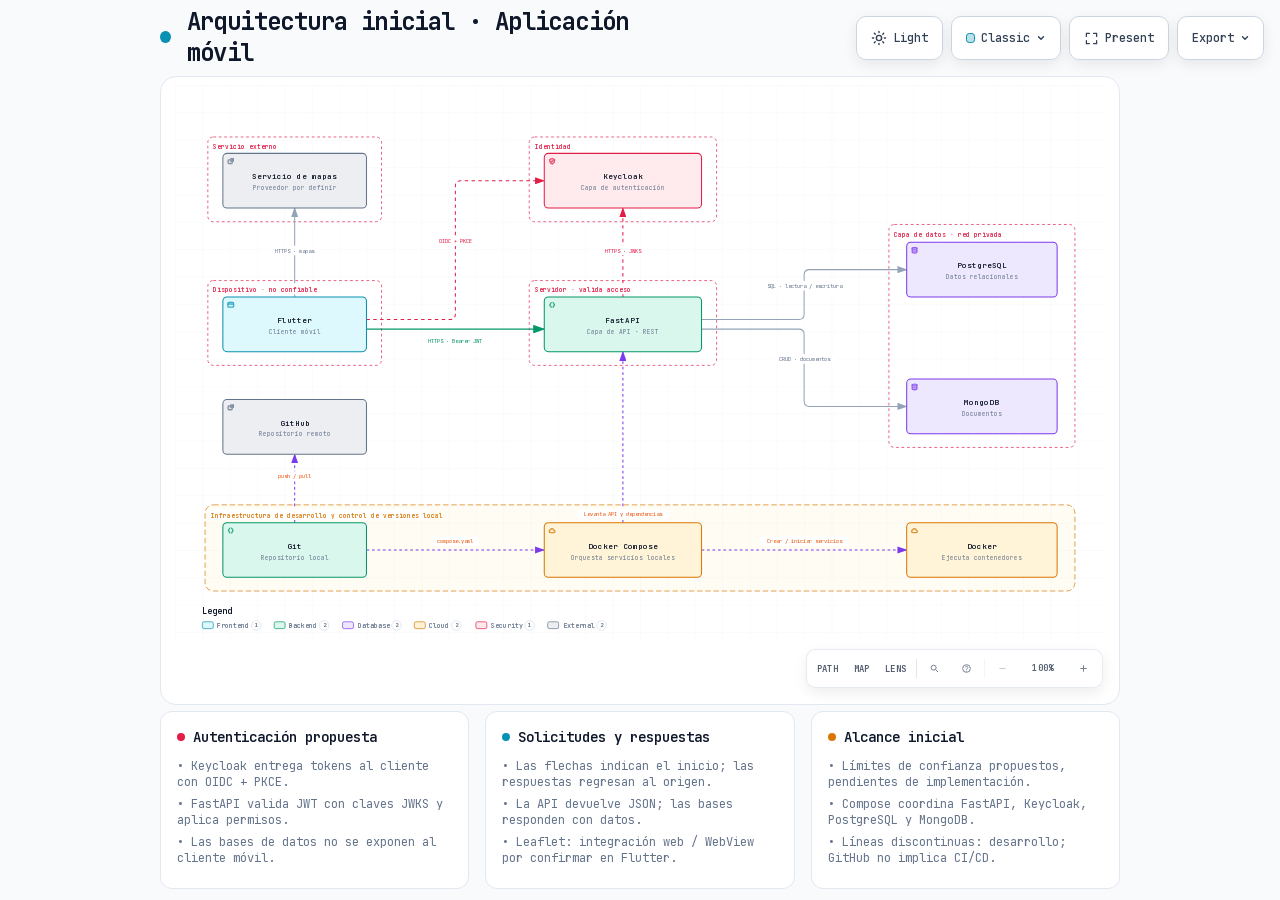
==== commit 80e481cb: "Practica 02: Arquitectura de software con Archify Se genraron archivos en español de archify" ====
--- a/Practica02/index.html
+++ b/Practica02/index.html
@@ -4,7 +4,7 @@
   <meta charset="UTF-8">
   <meta name="viewport" content="width=device-width, initial-scale=1.0">
   <meta name="generator" content="archify 2.17.0-dev.1">
-  <title>Mobile platform architecture Diagram</title>
+  <title>Arquitectura inicial · Aplicación móvil Diagram</title>
   <script>
     // Resolve the theme before first paint so light-preference users don't
     // see a dark flash. The toolbar script below re-applies with UI state.
@@ -5081,7 +5081,7 @@
            data-preset-badge-blueprint="BLUEPRINT / REV 01"
            data-preset-badge-editorial="EDITORIAL / FIELD NOTE">
         <div class="pulse-dot"></div>
-        <h1>Mobile platform architecture</h1>
+        <h1>Arquitectura inicial · Aplicación móvil</h1>
       </div>
     </div>
 
@@ -5130,8 +5130,8 @@
     <!-- Main Diagram -->
     <div class="diagram-container" data-detail-level="read"
          data-preset-badge-editorial-plate="ARCHIFY / PLATE 04">
-      <svg viewBox="0 0 1380 900" role="img" lang="en" aria-labelledby="archify-diagram-title archify-diagram-description" data-preset="classic" data-quality-profile="showcase">
-        <title id="archify-diagram-title">Mobile platform architecture</title>
+      <svg viewBox="0 0 1360 810" role="img" lang="en" aria-labelledby="archify-diagram-title archify-diagram-description" data-preset="classic" data-quality-profile="showcase">
+        <title id="archify-diagram-title">Arquitectura inicial · Aplicación móvil</title>
         <desc id="archify-diagram-description">An architecture diagram generated by Archify.</desc>
         <!-- Definitions -->
         <defs>
@@ -5156,221 +5156,250 @@
         <rect width="100%" height="100%" fill="url(#grid)" />
 
         <!-- Boundaries (behind everything) -->
-        <rect data-graph-role="structural-frame" data-composition-frame-kind="security-group" data-composition-frame-id="0" data-composition-frame-label="User device / untrusted client" x="56" y="286" width="278" height="124" rx="8" class="c-security-group" stroke-width="1"/>
-
-        <rect data-graph-role="structural-frame" data-composition-frame-kind="security-group" data-composition-frame-id="1" data-composition-frame-label="Identity trust boundary" x="506" y="86" width="278" height="124" rx="8" class="c-security-group" stroke-width="1"/>
-
-        <rect data-graph-role="structural-frame" data-composition-frame-kind="security-group" data-composition-frame-id="2" data-composition-frame-label="Application trust boundary" x="506" y="286" width="278" height="124" rx="8" class="c-security-group" stroke-width="1"/>
-
-        <rect data-graph-role="structural-frame" data-composition-frame-kind="security-group" data-composition-frame-id="3" data-composition-frame-label="Private data layer" x="1056" y="186" width="278" height="334" rx="8" class="c-security-group" stroke-width="1"/>
-
-        <rect data-graph-role="structural-frame" data-composition-frame-kind="security-group" data-composition-frame-id="4" data-composition-frame-label="External maps provider" x="56" y="516" width="278" height="124" rx="8" class="c-security-group" stroke-width="1"/>
-
-        <rect data-graph-role="structural-frame" data-composition-frame-kind="region" data-composition-frame-id="5" data-composition-frame-label="Development infrastructure / developer workstation" x="56" y="736" width="1278" height="124" rx="12" class="c-region" stroke-width="1"/>
-
-        <rect data-graph-role="structural-frame" data-composition-frame-kind="security-group" data-composition-frame-id="6" data-composition-frame-label="External source hosting" x="1060" y="566" width="270" height="124" rx="8" class="c-security-group" stroke-width="1"/>
+        <rect data-graph-role="structural-frame" data-composition-frame-kind="security-group" data-composition-frame-id="0" data-composition-frame-label="Dispositivo · no confiable" x="48" y="286" width="254" height="124" rx="8" class="c-security-group" stroke-width="1"/>
+
+        <rect data-graph-role="structural-frame" data-composition-frame-kind="security-group" data-composition-frame-id="1" data-composition-frame-label="Identidad" x="518" y="76" width="274" height="124" rx="8" class="c-security-group" stroke-width="1"/>
+
+        <rect data-graph-role="structural-frame" data-composition-frame-kind="security-group" data-composition-frame-id="2" data-composition-frame-label="Servidor · valida acceso" x="518" y="286" width="274" height="124" rx="8" class="c-security-group" stroke-width="1"/>
+
+        <rect data-graph-role="structural-frame" data-composition-frame-kind="security-group" data-composition-frame-id="3" data-composition-frame-label="Capa de datos · red privada" x="1044" y="204" width="272" height="326" rx="8" class="c-security-group" stroke-width="1"/>
+
+        <rect data-graph-role="structural-frame" data-composition-frame-kind="security-group" data-composition-frame-id="4" data-composition-frame-label="Servicio externo" x="48" y="76" width="254" height="124" rx="8" class="c-security-group" stroke-width="1"/>
+
+        <rect data-graph-role="structural-frame" data-composition-frame-kind="region" data-composition-frame-id="5" data-composition-frame-label="Infraestructura de desarrollo y control de versiones local" x="44" y="614" width="1272" height="126" rx="12" class="c-region" stroke-width="1"/>
 
         <!-- Connection paths (before components for correct z-order) -->
-        <path data-edge-from="mobile" data-edge-to="identity" data-edge-label="OIDC + PKCE / HTTPS" data-edge-key="0" data-edge-id="login" data-composition-points="195,310;195,150;530,150" d="M 195 310 L 195 158 Q 195 150 203 150 L 530 150" class="a-security" stroke-width="1.5" marker-end="url(#arrowhead-security)"/>
-        <path data-edge-from="mobile" data-edge-to="rest" data-edge-label="HTTPS / bearer JWT" data-edge-key="1" data-edge-id="requests" data-composition-points="310,350;530,350" d="M 310 350 L 530 350" class="a-emphasis" stroke-width="1.8" marker-end="url(#arrowhead-emphasis)"/>
-        <path data-edge-from="rest" data-edge-to="identity" data-edge-label="HTTPS / JWKS" data-edge-key="2" data-edge-id="keys" data-composition-points="645,310;645,190" d="M 645 310 L 645 190" class="a-security" stroke-width="1.5" marker-end="url(#arrowhead-security)"/>
-        <path data-edge-from="rest" data-edge-to="relational" data-edge-label="SQL read / write" data-edge-key="3" data-edge-id="sql" data-composition-points="760,343;920,343;920,250;1080,250" d="M 760 343 L 912 343 Q 920 343 920 335 L 920 258 Q 920 250 928 250 L 1080 250" class="a-default" stroke-width="1.5" marker-end="url(#arrowhead)"/>
-        <path data-edge-from="rest" data-edge-to="documents" data-edge-label="Document read / write" data-edge-key="4" data-edge-id="docs" data-composition-points="760,357;920,357;920,460;1080,460" d="M 760 357 L 912 357 Q 920 357 920 365 L 920 452 Q 920 460 928 460 L 1080 460" class="a-default" stroke-width="1.5" marker-end="url(#arrowhead)"/>
-        <path data-edge-from="mobile" data-edge-to="maps" data-edge-label="HTTPS / map tiles" data-edge-key="5" data-edge-id="tiles" data-composition-points="195,390;195,540" d="M 195 390 L 195 540" class="a-default" stroke-width="1.5" marker-end="url(#arrowhead)"/>
-        <path data-edge-from="compose" data-edge-to="containers" data-edge-label="Start local services" data-edge-key="6" data-edge-id="orchestrate" data-composition-points="310,800;530,800" d="M 310 800 L 530 800" class="a-dashed" stroke-width="1.5" marker-end="url(#arrowhead-dashed)"/>
-        <path data-edge-from="git" data-edge-to="github" data-edge-label="Push / pull" data-edge-key="7" data-edge-id="sync" data-composition-points="1195,760;1195,670" d="M 1195 760 L 1195 670" class="a-dashed" stroke-width="1.5" marker-end="url(#arrowhead-dashed)"/>
+        <path data-edge-from="movil" data-edge-to="identidad" data-edge-label="OIDC + PKCE" data-edge-key="0" data-edge-id="login" data-composition-points="280,343;410,343;410,140;540,140" d="M 280 343 L 402 343 Q 410 343 410 335 L 410 148 Q 410 140 418 140 L 540 140" class="a-security" stroke-width="1.5" marker-end="url(#arrowhead-security)"/>
+        <path data-edge-from="movil" data-edge-to="rest" data-edge-label="HTTPS · Bearer JWT" data-edge-key="1" data-edge-id="solicitud" data-composition-points="280,357;540,357" d="M 280 357 L 540 357" class="a-emphasis" stroke-width="1.8" marker-end="url(#arrowhead-emphasis)"/>
+        <path data-edge-from="rest" data-edge-to="identidad" data-edge-label="HTTPS · JWKS" data-edge-key="2" data-edge-id="claves" data-composition-points="655,310;655,180" d="M 655 310 L 655 180" class="a-security" stroke-width="1.5" marker-end="url(#arrowhead-security)"/>
+        <path data-edge-from="rest" data-edge-to="relacional" data-edge-label="SQL · lectura / escritura" data-edge-key="3" data-edge-id="sql" data-composition-points="770,343;920,343;920,270;1070,270" d="M 770 343 L 912 343 Q 920 343 920 335 L 920 278 Q 920 270 928 270 L 1070 270" class="a-default" stroke-width="1.5" marker-end="url(#arrowhead)"/>
+        <path data-edge-from="rest" data-edge-to="documental" data-edge-label="CRUD · documentos" data-edge-key="4" data-edge-id="docs" data-composition-points="770,357;920,357;920,470;1070,470" d="M 770 357 L 912 357 Q 920 357 920 365 L 920 462 Q 920 470 928 470 L 1070 470" class="a-default" stroke-width="1.5" marker-end="url(#arrowhead)"/>
+        <path data-edge-from="movil" data-edge-to="mapas" data-edge-label="HTTPS · mapas" data-edge-key="5" data-edge-id="teselas" data-composition-points="175,310;175,180" d="M 175 310 L 175 180" class="a-default" stroke-width="1.5" marker-end="url(#arrowhead)"/>
+        <path data-edge-from="git" data-edge-to="github" data-edge-label="push / pull" data-edge-key="6" data-edge-id="versiones" data-composition-points="175,640;175,540" d="M 175 640 L 175 540" class="a-dashed" stroke-width="1.5" marker-end="url(#arrowhead-dashed)"/>
+        <path data-edge-from="git" data-edge-to="compose" data-edge-label="compose.yaml" data-edge-key="7" data-edge-id="configuracion" data-composition-points="280,680;540,680" d="M 280 680 L 540 680" class="a-dashed" stroke-width="1.5" marker-end="url(#arrowhead-dashed)"/>
+        <path data-edge-from="compose" data-edge-to="docker" data-edge-label="Crear / iniciar servicios" data-edge-key="8" data-edge-id="contenedores" data-composition-points="770,680;1070,680" d="M 770 680 L 1070 680" class="a-dashed" stroke-width="1.5" marker-end="url(#arrowhead-dashed)"/>
+        <path data-edge-from="compose" data-edge-to="rest" data-edge-label="Levanta API y dependencias" data-edge-key="9" data-edge-id="entorno" data-composition-points="655,640;655,390" d="M 655 640 L 655 390" class="a-dashed" stroke-width="1.5" marker-end="url(#arrowhead-dashed)"/>
 
         <!-- Components -->
-        <g id="node-mobile" data-node-id="mobile" data-node-label="Flutter mobile app" tabindex="0" role="button" aria-label="Focus Flutter mobile app, Mobile client / map UI, User device / untrusted client" aria-pressed="false" data-node-kind="frontend" data-node-sublabel="Mobile client / map UI" data-node-context="User device / untrusted client">
-          <title>Flutter mobile app · Mobile client / map UI · User device / untrusted client</title>
-          <rect x="80" y="310" width="230" height="80" rx="6" class="c-mask"/>
-          <rect x="80" y="310" width="230" height="80" rx="6" class="c-frontend" stroke-width="1.5"/>
-          <g aria-hidden="true" data-semantic-sigil="frontend" class="semantic-sigil s-frontend" transform="translate(86 316) scale(0.6875)">
+        <g id="node-movil" data-node-id="movil" data-node-label="Flutter" tabindex="0" role="button" aria-label="Focus Flutter, Cliente móvil, Dispositivo · no confiable" aria-pressed="false" data-node-kind="frontend" data-node-sublabel="Cliente móvil" data-node-context="Dispositivo · no confiable">
+          <title>Flutter · Cliente móvil · Dispositivo · no confiable</title>
+          <rect x="70" y="310" width="210" height="80" rx="6" class="c-mask"/>
+          <rect x="70" y="310" width="210" height="80" rx="6" class="c-frontend" stroke-width="1.5"/>
+          <g aria-hidden="true" data-semantic-sigil="frontend" class="semantic-sigil s-frontend" transform="translate(76 316) scale(0.6875)">
             <rect x="2" y="3" width="12" height="10" rx="2"/>
             <path d="M2 6.5h12"/>
             <circle cx="4.1" cy="4.8" r=".7" class="sigil-fill"/>
             <circle cx="6.3" cy="4.8" r=".7" class="sigil-fill"/>
           </g>
-          <text data-node-label="" data-detail-anchor="" x="195" y="348" class="t-primary" font-size="11" font-weight="600" text-anchor="middle">Flutter mobile app</text>
-        <text data-detail="context" x="195" y="364" class="t-muted" font-size="9" text-anchor="middle">Mobile client / map UI</text>
+          <text data-node-label="" data-detail-anchor="" x="175" y="348" class="t-primary" font-size="11" font-weight="600" text-anchor="middle">Flutter</text>
+        <text data-detail="context" x="175" y="364" class="t-muted" font-size="9" text-anchor="middle">Cliente móvil</text>
         </g>
 
-        <g id="node-identity" data-node-id="identity" data-node-label="Keycloak" tabindex="0" role="button" aria-label="Focus Keycloak, Authentication layer, Identity trust boundary" aria-pressed="false" data-node-kind="security" data-node-sublabel="Authentication layer" data-node-context="Identity trust boundary">
-          <title>Keycloak · Authentication layer · Identity trust boundary</title>
-          <rect x="530" y="110" width="230" height="80" rx="6" class="c-mask"/>
-          <rect x="530" y="110" width="230" height="80" rx="6" class="c-security" stroke-width="1.5"/>
-          <g aria-hidden="true" data-semantic-sigil="security" class="semantic-sigil s-security" transform="translate(536 116) scale(0.6875)">
+        <g id="node-identidad" data-node-id="identidad" data-node-label="Keycloak" tabindex="0" role="button" aria-label="Focus Keycloak, Capa de autenticación, Identidad" aria-pressed="false" data-node-kind="security" data-node-sublabel="Capa de autenticación" data-node-context="Identidad">
+          <title>Keycloak · Capa de autenticación · Identidad</title>
+          <rect x="540" y="100" width="230" height="80" rx="6" class="c-mask"/>
+          <rect x="540" y="100" width="230" height="80" rx="6" class="c-security" stroke-width="1.5"/>
+          <g aria-hidden="true" data-semantic-sigil="security" class="semantic-sigil s-security" transform="translate(546 106) scale(0.6875)">
             <path d="M8 2.2 13 4v3.5c0 3.1-1.8 5.4-5 6.5-3.2-1.1-5-3.4-5-6.5V4Z"/>
             <path d="m5.8 8 1.5 1.5 3-3"/>
           </g>
-          <text data-node-label="" data-detail-anchor="" x="645" y="148" class="t-primary" font-size="11" font-weight="600" text-anchor="middle">Keycloak</text>
-        <text data-detail="context" x="645" y="164" class="t-muted" font-size="9" text-anchor="middle">Authentication layer</text>
+          <text data-node-label="" data-detail-anchor="" x="655" y="138" class="t-primary" font-size="11" font-weight="600" text-anchor="middle">Keycloak</text>
+        <text data-detail="context" x="655" y="154" class="t-muted" font-size="9" text-anchor="middle">Capa de autenticación</text>
         </g>
 
-        <g id="node-rest" data-node-id="rest" data-node-label="FastAPI REST API" tabindex="0" role="button" aria-label="Focus FastAPI REST API, API layer / authorization, Application trust boundary" aria-pressed="false" data-node-kind="backend" data-node-sublabel="API layer / authorization" data-node-context="Application trust boundary">
-          <title>FastAPI REST API · API layer / authorization · Application trust boundary</title>
-          <rect x="530" y="310" width="230" height="80" rx="6" class="c-mask"/>
-          <rect x="530" y="310" width="230" height="80" rx="6" class="c-backend" stroke-width="1.5"/>
-          <g aria-hidden="true" data-semantic-sigil="backend" class="semantic-sigil s-backend" transform="translate(536 316) scale(0.6875)">
+        <g id="node-rest" data-node-id="rest" data-node-label="FastAPI" tabindex="0" role="button" aria-label="Focus FastAPI, Capa de API · REST, Servidor · valida acceso" aria-pressed="false" data-node-kind="backend" data-node-sublabel="Capa de API · REST" data-node-context="Servidor · valida acceso">
+          <title>FastAPI · Capa de API · REST · Servidor · valida acceso</title>
+          <rect x="540" y="310" width="230" height="80" rx="6" class="c-mask"/>
+          <rect x="540" y="310" width="230" height="80" rx="6" class="c-backend" stroke-width="1.5"/>
+          <g aria-hidden="true" data-semantic-sigil="backend" class="semantic-sigil s-backend" transform="translate(546 316) scale(0.6875)">
             <path d="M6 3 3 8l3 5M10 3l3 5-3 5"/>
           </g>
-          <text data-node-label="" data-detail-anchor="" x="645" y="348" class="t-primary" font-size="11" font-weight="600" text-anchor="middle">FastAPI REST API</text>
-        <text data-detail="context" x="645" y="364" class="t-muted" font-size="9" text-anchor="middle">API layer / authorization</text>
+          <text data-node-label="" data-detail-anchor="" x="655" y="348" class="t-primary" font-size="11" font-weight="600" text-anchor="middle">FastAPI</text>
+        <text data-detail="context" x="655" y="364" class="t-muted" font-size="9" text-anchor="middle">Capa de API · REST</text>
         </g>
 
-        <g id="node-relational" data-node-id="relational" data-node-label="PostgreSQL" tabindex="0" role="button" aria-label="Focus PostgreSQL, Relational data, Private data layer" aria-pressed="false" data-node-kind="database" data-node-sublabel="Relational data" data-node-context="Private data layer">
-          <title>PostgreSQL · Relational data · Private data layer</title>
-          <rect x="1080" y="210" width="230" height="80" rx="6" class="c-mask"/>
-          <rect x="1080" y="210" width="230" height="80" rx="6" class="c-database" stroke-width="1.5"/>
-          <g aria-hidden="true" data-semantic-sigil="database" class="semantic-sigil s-database" transform="translate(1086 216) scale(0.6875)">
+        <g id="node-relacional" data-node-id="relacional" data-node-label="PostgreSQL" tabindex="0" role="button" aria-label="Focus PostgreSQL, Datos relacionales, Capa de datos · red privada" aria-pressed="false" data-node-kind="database" data-node-sublabel="Datos relacionales" data-node-context="Capa de datos · red privada">
+          <title>PostgreSQL · Datos relacionales · Capa de datos · red privada</title>
+          <rect x="1070" y="230" width="220" height="80" rx="6" class="c-mask"/>
+          <rect x="1070" y="230" width="220" height="80" rx="6" class="c-database" stroke-width="1.5"/>
+          <g aria-hidden="true" data-semantic-sigil="database" class="semantic-sigil s-database" transform="translate(1076 236) scale(0.6875)">
             <ellipse cx="8" cy="4" rx="5" ry="2"/>
             <path d="M3 4v8c0 1.1 2.2 2 5 2s5-.9 5-2V4M3 8c0 1.1 2.2 2 5 2s5-.9 5-2"/>
           </g>
-          <text data-node-label="" data-detail-anchor="" x="1195" y="248" class="t-primary" font-size="11" font-weight="600" text-anchor="middle">PostgreSQL</text>
-        <text data-detail="context" x="1195" y="264" class="t-muted" font-size="9" text-anchor="middle">Relational data</text>
+          <text data-node-label="" data-detail-anchor="" x="1180" y="268" class="t-primary" font-size="11" font-weight="600" text-anchor="middle">PostgreSQL</text>
+        <text data-detail="context" x="1180" y="284" class="t-muted" font-size="9" text-anchor="middle">Datos relacionales</text>
         </g>
 
-        <g id="node-documents" data-node-id="documents" data-node-label="MongoDB" tabindex="0" role="button" aria-label="Focus MongoDB, Document data, Private data layer" aria-pressed="false" data-node-kind="database" data-node-sublabel="Document data" data-node-context="Private data layer">
-          <title>MongoDB · Document data · Private data layer</title>
-          <rect x="1080" y="420" width="230" height="80" rx="6" class="c-mask"/>
-          <rect x="1080" y="420" width="230" height="80" rx="6" class="c-database" stroke-width="1.5"/>
-          <g aria-hidden="true" data-semantic-sigil="database" class="semantic-sigil s-database" transform="translate(1086 426) scale(0.6875)">
+        <g id="node-documental" data-node-id="documental" data-node-label="MongoDB" tabindex="0" role="button" aria-label="Focus MongoDB, Documentos, Capa de datos · red privada" aria-pressed="false" data-node-kind="database" data-node-sublabel="Documentos" data-node-context="Capa de datos · red privada">
+          <title>MongoDB · Documentos · Capa de datos · red privada</title>
+          <rect x="1070" y="430" width="220" height="80" rx="6" class="c-mask"/>
+          <rect x="1070" y="430" width="220" height="80" rx="6" class="c-database" stroke-width="1.5"/>
+          <g aria-hidden="true" data-semantic-sigil="database" class="semantic-sigil s-database" transform="translate(1076 436) scale(0.6875)">
             <ellipse cx="8" cy="4" rx="5" ry="2"/>
             <path d="M3 4v8c0 1.1 2.2 2 5 2s5-.9 5-2V4M3 8c0 1.1 2.2 2 5 2s5-.9 5-2"/>
           </g>
-          <text data-node-label="" data-detail-anchor="" x="1195" y="458" class="t-primary" font-size="11" font-weight="600" text-anchor="middle">MongoDB</text>
-        <text data-detail="context" x="1195" y="474" class="t-muted" font-size="9" text-anchor="middle">Document data</text>
+          <text data-node-label="" data-detail-anchor="" x="1180" y="468" class="t-primary" font-size="11" font-weight="600" text-anchor="middle">MongoDB</text>
+        <text data-detail="context" x="1180" y="484" class="t-muted" font-size="9" text-anchor="middle">Documentos</text>
         </g>
 
-        <g id="node-maps" data-node-id="maps" data-node-label="Maps service" tabindex="0" role="button" aria-label="Focus Maps service, Tiles / geographic content, External maps provider" aria-pressed="false" data-node-kind="external" data-node-sublabel="Tiles / geographic content" data-node-context="External maps provider">
-          <title>Maps service · Tiles / geographic content · External maps provider</title>
-          <rect x="80" y="540" width="230" height="80" rx="6" class="c-mask"/>
-          <rect x="80" y="540" width="230" height="80" rx="6" class="c-external" stroke-width="1.5"/>
-          <g aria-hidden="true" data-semantic-sigil="external" class="semantic-sigil s-external" transform="translate(86 546) scale(0.6875)">
+        <g id="node-mapas" data-node-id="mapas" data-node-label="Servicio de mapas" tabindex="0" role="button" aria-label="Focus Servicio de mapas, Proveedor por definir, Servicio externo" aria-pressed="false" data-node-kind="external" data-node-sublabel="Proveedor por definir" data-node-context="Servicio externo">
+          <title>Servicio de mapas · Proveedor por definir · Servicio externo</title>
+          <rect x="70" y="100" width="210" height="80" rx="6" class="c-mask"/>
+          <rect x="70" y="100" width="210" height="80" rx="6" class="c-external" stroke-width="1.5"/>
+          <g aria-hidden="true" data-semantic-sigil="external" class="semantic-sigil s-external" transform="translate(76 106) scale(0.6875)">
             <rect x="2.5" y="5" width="8.5" height="8" rx="1.5"/>
             <path d="M8 2.5h5.5V8M13.5 2.5 7.5 8.5"/>
           </g>
-          <text data-node-label="" data-detail-anchor="" x="195" y="578" class="t-primary" font-size="11" font-weight="600" text-anchor="middle">Maps service</text>
-        <text data-detail="context" x="195" y="594" class="t-muted" font-size="9" text-anchor="middle">Tiles / geographic content</text>
+          <text data-node-label="" data-detail-anchor="" x="175" y="138" class="t-primary" font-size="11" font-weight="600" text-anchor="middle">Servicio de mapas</text>
+        <text data-detail="context" x="175" y="154" class="t-muted" font-size="9" text-anchor="middle">Proveedor por definir</text>
         </g>
 
-        <g id="node-compose" data-node-id="compose" data-node-label="Docker Compose" tabindex="0" role="button" aria-label="Focus Docker Compose, Local service definitions, Development infrastructure / developer workstation" aria-pressed="false" data-node-kind="backend" data-node-sublabel="Local service definitions" data-node-context="Development infrastructure / developer workstation">
-          <title>Docker Compose · Local service definitions · Development infrastructure / developer workstation</title>
-          <rect x="80" y="760" width="230" height="80" rx="6" class="c-mask"/>
-          <rect x="80" y="760" width="230" height="80" rx="6" class="c-backend" stroke-width="1.5"/>
-          <g aria-hidden="true" data-semantic-sigil="backend" class="semantic-sigil s-backend" transform="translate(86 766) scale(0.6875)">
+        <g id="node-compose" data-node-id="compose" data-node-label="Docker Compose" tabindex="0" role="button" aria-label="Focus Docker Compose, Orquesta servicios locales, Infraestructura de desarrollo y control de versiones local" aria-pressed="false" data-node-kind="cloud" data-node-sublabel="Orquesta servicios locales" data-node-context="Infraestructura de desarrollo y control de versiones local">
+          <title>Docker Compose · Orquesta servicios locales · Infraestructura de desarrollo y control de versiones local</title>
+          <rect x="540" y="640" width="230" height="80" rx="6" class="c-mask"/>
+          <rect x="540" y="640" width="230" height="80" rx="6" class="c-cloud" stroke-width="1.5"/>
+          <g aria-hidden="true" data-semantic-sigil="cloud" class="semantic-sigil s-cloud" transform="translate(546 646) scale(0.6875)">
+            <path d="M4.3 12.5h7.3a2.4 2.4 0 0 0 .2-4.8 4 4 0 0 0-7.5-1.3A3.1 3.1 0 0 0 4.3 12.5Z"/>
+          </g>
+          <text data-node-label="" data-detail-anchor="" x="655" y="678" class="t-primary" font-size="11" font-weight="600" text-anchor="middle">Docker Compose</text>
+        <text data-detail="context" x="655" y="694" class="t-muted" font-size="9" text-anchor="middle">Orquesta servicios locales</text>
+        </g>
+
+        <g id="node-docker" data-node-id="docker" data-node-label="Docker" tabindex="0" role="button" aria-label="Focus Docker, Ejecuta contenedores, Infraestructura de desarrollo y control de versiones local" aria-pressed="false" data-node-kind="cloud" data-node-sublabel="Ejecuta contenedores" data-node-context="Infraestructura de desarrollo y control de versiones local">
+          <title>Docker · Ejecuta contenedores · Infraestructura de desarrollo y control de versiones local</title>
+          <rect x="1070" y="640" width="220" height="80" rx="6" class="c-mask"/>
+          <rect x="1070" y="640" width="220" height="80" rx="6" class="c-cloud" stroke-width="1.5"/>
+          <g aria-hidden="true" data-semantic-sigil="cloud" class="semantic-sigil s-cloud" transform="translate(1076 646) scale(0.6875)">
+            <path d="M4.3 12.5h7.3a2.4 2.4 0 0 0 .2-4.8 4 4 0 0 0-7.5-1.3A3.1 3.1 0 0 0 4.3 12.5Z"/>
+          </g>
+          <text data-node-label="" data-detail-anchor="" x="1180" y="678" class="t-primary" font-size="11" font-weight="600" text-anchor="middle">Docker</text>
+        <text data-detail="context" x="1180" y="694" class="t-muted" font-size="9" text-anchor="middle">Ejecuta contenedores</text>
+        </g>
+
+        <g id="node-git" data-node-id="git" data-node-label="Git" tabindex="0" role="button" aria-label="Focus Git, Repositorio local, Infraestructura de desarrollo y control de versiones local" aria-pressed="false" data-node-kind="backend" data-node-sublabel="Repositorio local" data-node-context="Infraestructura de desarrollo y control de versiones local">
+          <title>Git · Repositorio local · Infraestructura de desarrollo y control de versiones local</title>
+          <rect x="70" y="640" width="210" height="80" rx="6" class="c-mask"/>
+          <rect x="70" y="640" width="210" height="80" rx="6" class="c-backend" stroke-width="1.5"/>
+          <g aria-hidden="true" data-semantic-sigil="backend" class="semantic-sigil s-backend" transform="translate(76 646) scale(0.6875)">
             <path d="M6 3 3 8l3 5M10 3l3 5-3 5"/>
           </g>
-          <text data-node-label="" data-detail-anchor="" x="195" y="798" class="t-primary" font-size="11" font-weight="600" text-anchor="middle">Docker Compose</text>
-        <text data-detail="context" x="195" y="814" class="t-muted" font-size="9" text-anchor="middle">Local service definitions</text>
+          <text data-node-label="" data-detail-anchor="" x="175" y="678" class="t-primary" font-size="11" font-weight="600" text-anchor="middle">Git</text>
+        <text data-detail="context" x="175" y="694" class="t-muted" font-size="9" text-anchor="middle">Repositorio local</text>
         </g>
 
-        <g id="node-containers" data-node-id="containers" data-node-label="Docker" tabindex="0" role="button" aria-label="Focus Docker, Local container runtime, Development infrastructure / developer workstation" aria-pressed="false" data-node-kind="cloud" data-node-sublabel="Local container runtime" data-node-context="Development infrastructure / developer workstation">
-          <title>Docker · Local container runtime · Development infrastructure / developer workstation</title>
-          <rect x="530" y="760" width="230" height="80" rx="6" class="c-mask"/>
-          <rect x="530" y="760" width="230" height="80" rx="6" class="c-cloud" stroke-width="1.5"/>
-          <g aria-hidden="true" data-semantic-sigil="cloud" class="semantic-sigil s-cloud" transform="translate(536 766) scale(0.6875)">
-            <path d="M4.3 12.5h7.3a2.4 2.4 0 0 0 .2-4.8 4 4 0 0 0-7.5-1.3A3.1 3.1 0 0 0 4.3 12.5Z"/>
-          </g>
-          <text data-node-label="" data-detail-anchor="" x="645" y="798" class="t-primary" font-size="11" font-weight="600" text-anchor="middle">Docker</text>
-        <text data-detail="context" x="645" y="814" class="t-muted" font-size="9" text-anchor="middle">Local container runtime</text>
-        </g>
-
-        <g id="node-git" data-node-id="git" data-node-label="Git" tabindex="0" role="button" aria-label="Focus Git, Local source control, Development infrastructure / developer workstation" aria-pressed="false" data-node-kind="backend" data-node-sublabel="Local source control" data-node-context="Development infrastructure / developer workstation">
-          <title>Git · Local source control · Development infrastructure / developer workstation</title>
-          <rect x="1080" y="760" width="230" height="80" rx="6" class="c-mask"/>
-          <rect x="1080" y="760" width="230" height="80" rx="6" class="c-backend" stroke-width="1.5"/>
-          <g aria-hidden="true" data-semantic-sigil="backend" class="semantic-sigil s-backend" transform="translate(1086 766) scale(0.6875)">
-            <path d="M6 3 3 8l3 5M10 3l3 5-3 5"/>
-          </g>
-          <text data-node-label="" data-detail-anchor="" x="1195" y="798" class="t-primary" font-size="11" font-weight="600" text-anchor="middle">Git</text>
-        <text data-detail="context" x="1195" y="814" class="t-muted" font-size="9" text-anchor="middle">Local source control</text>
-        </g>
-
-        <g id="node-github" data-node-id="github" data-node-label="GitHub" tabindex="0" role="button" aria-label="Focus GitHub, Remote source repository, External source hosting" aria-pressed="false" data-node-kind="external" data-node-sublabel="Remote source repository" data-node-context="External source hosting">
-          <title>GitHub · Remote source repository · External source hosting</title>
-          <rect x="1080" y="590" width="230" height="80" rx="6" class="c-mask"/>
-          <rect x="1080" y="590" width="230" height="80" rx="6" class="c-external" stroke-width="1.5"/>
-          <g aria-hidden="true" data-semantic-sigil="external" class="semantic-sigil s-external" transform="translate(1086 596) scale(0.6875)">
+        <g id="node-github" data-node-id="github" data-node-label="GitHub" tabindex="0" role="button" aria-label="Focus GitHub, Repositorio remoto, Architecture component" aria-pressed="false" data-node-kind="external" data-node-sublabel="Repositorio remoto" data-node-context="Architecture component">
+          <title>GitHub · Repositorio remoto · Architecture component</title>
+          <rect x="70" y="460" width="210" height="80" rx="6" class="c-mask"/>
+          <rect x="70" y="460" width="210" height="80" rx="6" class="c-external" stroke-width="1.5"/>
+          <g aria-hidden="true" data-semantic-sigil="external" class="semantic-sigil s-external" transform="translate(76 466) scale(0.6875)">
             <rect x="2.5" y="5" width="8.5" height="8" rx="1.5"/>
             <path d="M8 2.5h5.5V8M13.5 2.5 7.5 8.5"/>
           </g>
-          <text data-node-label="" data-detail-anchor="" x="1195" y="628" class="t-primary" font-size="11" font-weight="600" text-anchor="middle">GitHub</text>
-        <text data-detail="context" x="1195" y="644" class="t-muted" font-size="9" text-anchor="middle">Remote source repository</text>
+          <text data-node-label="" data-detail-anchor="" x="175" y="498" class="t-primary" font-size="11" font-weight="600" text-anchor="middle">GitHub</text>
+        <text data-detail="context" x="175" y="514" class="t-muted" font-size="9" text-anchor="middle">Repositorio remoto</text>
         </g>
 
         <!-- Connection labels -->
-        <g data-detail="context" data-edge-from="mobile" data-edge-to="identity" data-edge-label="OIDC + PKCE / HTTPS" data-edge-key="0" data-edge-id="login">
-          <rect x="311.9" y="130" width="101.2" height="14" rx="3" class="c-mask"/>
-          <text x="362.5" y="140" class="t-security" font-size="8" text-anchor="middle">OIDC + PKCE / HTTPS</text>
+        <g data-detail="context" data-edge-from="movil" data-edge-to="identidad" data-edge-label="OIDC + PKCE" data-edge-key="0" data-edge-id="login">
+          <rect x="378.6" y="221.5" width="62.8" height="14" rx="3" class="c-mask"/>
+          <text x="410" y="231.5" class="t-security" font-size="8" text-anchor="middle">OIDC + PKCE</text>
         </g>
-        <g data-detail="context" data-edge-from="mobile" data-edge-to="rest" data-edge-label="HTTPS / bearer JWT" data-edge-key="1" data-edge-id="requests">
-          <rect x="371.8" y="330" width="96.39999999999999" height="14" rx="3" class="c-mask"/>
-          <text x="420" y="340" class="t-backend" font-size="8" text-anchor="middle">HTTPS / bearer JWT</text>
+        <g data-detail="context" data-edge-from="movil" data-edge-to="rest" data-edge-label="HTTPS · Bearer JWT" data-edge-key="1" data-edge-id="solicitud">
+          <rect x="361.8" y="367" width="96.39999999999999" height="14" rx="3" class="c-mask"/>
+          <text x="410" y="377" class="t-backend" font-size="8" text-anchor="middle">HTTPS · Bearer JWT</text>
         </g>
-        <g data-detail="context" data-edge-from="rest" data-edge-to="identity" data-edge-label="HTTPS / JWKS" data-edge-key="2" data-edge-id="keys">
-          <rect x="611.2" y="225" width="67.6" height="14" rx="3" class="c-mask"/>
-          <text x="645" y="235" class="t-security" font-size="8" text-anchor="middle">HTTPS / JWKS</text>
+        <g data-detail="context" data-edge-from="rest" data-edge-to="identidad" data-edge-label="HTTPS · JWKS" data-edge-key="2" data-edge-id="claves">
+          <rect x="621.2" y="235" width="67.6" height="14" rx="3" class="c-mask"/>
+          <text x="655" y="245" class="t-security" font-size="8" text-anchor="middle">HTTPS · JWKS</text>
         </g>
-        <g data-detail="context" data-edge-from="rest" data-edge-to="relational" data-edge-label="SQL read / write" data-edge-key="3" data-edge-id="sql">
-          <rect x="876.6" y="276.5" width="86.8" height="14" rx="3" class="c-mask"/>
-          <text x="920" y="286.5" class="t-muted" font-size="8" text-anchor="middle">SQL read / write</text>
+        <g data-detail="context" data-edge-from="rest" data-edge-to="relacional" data-edge-label="SQL · lectura / escritura" data-edge-key="3" data-edge-id="sql">
+          <rect x="855" y="286.5" width="130" height="14" rx="3" class="c-mask"/>
+          <text x="920" y="296.5" class="t-muted" font-size="8" text-anchor="middle">SQL · lectura / escritura</text>
         </g>
-        <g data-detail="context" data-edge-from="rest" data-edge-to="documents" data-edge-label="Document read / write" data-edge-key="4" data-edge-id="docs">
-          <rect x="864.6" y="388.5" width="110.8" height="14" rx="3" class="c-mask"/>
-          <text x="920" y="398.5" class="t-muted" font-size="8" text-anchor="middle">Document read / write</text>
+        <g data-detail="context" data-edge-from="rest" data-edge-to="documental" data-edge-label="CRUD · documentos" data-edge-key="4" data-edge-id="docs">
+          <rect x="874.2" y="393.5" width="91.6" height="14" rx="3" class="c-mask"/>
+          <text x="920" y="403.5" class="t-muted" font-size="8" text-anchor="middle">CRUD · documentos</text>
         </g>
-        <g data-detail="context" data-edge-from="mobile" data-edge-to="maps" data-edge-label="HTTPS / map tiles" data-edge-key="5" data-edge-id="tiles">
-          <rect x="149.2" y="450" width="91.6" height="14" rx="3" class="c-mask"/>
-          <text x="195" y="460" class="t-muted" font-size="8" text-anchor="middle">HTTPS / map tiles</text>
+        <g data-detail="context" data-edge-from="movil" data-edge-to="mapas" data-edge-label="HTTPS · mapas" data-edge-key="5" data-edge-id="teselas">
+          <rect x="138.8" y="235" width="72.4" height="14" rx="3" class="c-mask"/>
+          <text x="175" y="245" class="t-muted" font-size="8" text-anchor="middle">HTTPS · mapas</text>
         </g>
-        <g data-detail="context" data-edge-from="compose" data-edge-to="containers" data-edge-label="Start local services" data-edge-key="6" data-edge-id="orchestrate">
-          <rect x="367" y="780" width="106" height="14" rx="3" class="c-mask"/>
-          <text x="420" y="790" class="t-messagebus" font-size="8" text-anchor="middle">Start local services</text>
+        <g data-detail="context" data-edge-from="git" data-edge-to="github" data-edge-label="push / pull" data-edge-key="6" data-edge-id="versiones">
+          <rect x="143.6" y="565" width="62.8" height="14" rx="3" class="c-mask"/>
+          <text x="175" y="575" class="t-messagebus" font-size="8" text-anchor="middle">push / pull</text>
         </g>
-        <g data-detail="context" data-edge-from="git" data-edge-to="github" data-edge-label="Push / pull" data-edge-key="7" data-edge-id="sync">
-          <rect x="1163.6" y="740" width="62.8" height="14" rx="3" class="c-mask"/>
-          <text x="1195" y="750" class="t-messagebus" font-size="8" text-anchor="middle">Push / pull</text>
+        <g data-detail="context" data-edge-from="git" data-edge-to="compose" data-edge-label="compose.yaml" data-edge-key="7" data-edge-id="configuracion">
+          <rect x="376.2" y="660" width="67.6" height="14" rx="3" class="c-mask"/>
+          <text x="410" y="670" class="t-messagebus" font-size="8" text-anchor="middle">compose.yaml</text>
         </g>
+        <g data-detail="context" data-edge-from="compose" data-edge-to="docker" data-edge-label="Crear / iniciar servicios" data-edge-key="8" data-edge-id="contenedores">
+          <rect x="855" y="660" width="130" height="14" rx="3" class="c-mask"/>
+          <text x="920" y="670" class="t-messagebus" font-size="8" text-anchor="middle">Crear / iniciar servicios</text>
+        </g>
+        <g data-detail="context" data-edge-from="compose" data-edge-to="rest" data-edge-label="Levanta API y dependencias" data-edge-key="9" data-edge-id="entorno">
+          <rect x="587.6" y="620" width="134.8" height="14" rx="3" class="c-mask"/>
+          <text x="655" y="630" class="t-messagebus" font-size="8" text-anchor="middle">Levanta API y dependencias</text>
+        </g>
 
         <!-- Boundary labels (foreground masks keep routes out of titles) -->
-        <g data-graph-role="structural-frame-label" data-composition-frame-id="0" data-composition-frame-kind="security-group" data-composition-frame-label="User device / untrusted client">
-          <rect data-graph-role="structural-frame-label-mask" x="60" y="290" width="172" height="16" rx="3" class="c-mask"/>
-          <text data-boundary-label="" x="64" y="303" class="t-security" font-size="9" font-weight="600">User device / untrusted client</text>
+        <g data-graph-role="structural-frame-label" data-composition-frame-id="0" data-composition-frame-kind="security-group" data-composition-frame-label="Dispositivo · no confiable">
+          <rect data-graph-role="structural-frame-label-mask" x="52" y="290" width="150.4" height="16" rx="3" class="c-mask"/>
+          <text data-boundary-label="" x="56" y="303" class="t-security" font-size="9" font-weight="600">Dispositivo · no confiable</text>
         </g>
 
-        <g data-graph-role="structural-frame-label" data-composition-frame-id="1" data-composition-frame-kind="security-group" data-composition-frame-label="Identity trust boundary">
-          <rect data-graph-role="structural-frame-label-mask" x="510" y="90" width="134.2" height="16" rx="3" class="c-mask"/>
-          <text data-boundary-label="" x="514" y="103" class="t-security" font-size="9" font-weight="600">Identity trust boundary</text>
+        <g data-graph-role="structural-frame-label" data-composition-frame-id="1" data-composition-frame-kind="security-group" data-composition-frame-label="Identidad">
+          <rect data-graph-role="structural-frame-label-mask" x="522" y="80" width="58.6" height="16" rx="3" class="c-mask"/>
+          <text data-boundary-label="" x="526" y="93" class="t-security" font-size="9" font-weight="600">Identidad</text>
         </g>
 
-        <g data-graph-role="structural-frame-label" data-composition-frame-id="2" data-composition-frame-kind="security-group" data-composition-frame-label="Application trust boundary">
-          <rect data-graph-role="structural-frame-label-mask" x="510" y="290" width="150.4" height="16" rx="3" class="c-mask"/>
-          <text data-boundary-label="" x="514" y="303" class="t-security" font-size="9" font-weight="600">Application trust boundary</text>
+        <g data-graph-role="structural-frame-label" data-composition-frame-id="2" data-composition-frame-kind="security-group" data-composition-frame-label="Servidor · valida acceso">
+          <rect data-graph-role="structural-frame-label-mask" x="522" y="290" width="139.6" height="16" rx="3" class="c-mask"/>
+          <text data-boundary-label="" x="526" y="303" class="t-security" font-size="9" font-weight="600">Servidor · valida acceso</text>
         </g>
 
-        <g data-graph-role="structural-frame-label" data-composition-frame-id="3" data-composition-frame-kind="security-group" data-composition-frame-label="Private data layer">
-          <rect data-graph-role="structural-frame-label-mask" x="1060" y="190" width="107.2" height="16" rx="3" class="c-mask"/>
-          <text data-boundary-label="" x="1064" y="203" class="t-security" font-size="9" font-weight="600">Private data layer</text>
+        <g data-graph-role="structural-frame-label" data-composition-frame-id="3" data-composition-frame-kind="security-group" data-composition-frame-label="Capa de datos · red privada">
+          <rect data-graph-role="structural-frame-label-mask" x="1048" y="210" width="155.79999999999998" height="16" rx="3" class="c-mask"/>
+          <text data-boundary-label="" x="1052" y="223" class="t-security" font-size="9" font-weight="600">Capa de datos · red privada</text>
         </g>
 
-        <g data-graph-role="structural-frame-label" data-composition-frame-id="4" data-composition-frame-kind="security-group" data-composition-frame-label="External maps provider">
-          <rect data-graph-role="structural-frame-label-mask" x="60" y="520" width="128.8" height="16" rx="3" class="c-mask"/>
-          <text data-boundary-label="" x="64" y="533" class="t-security" font-size="9" font-weight="600">External maps provider</text>
+        <g data-graph-role="structural-frame-label" data-composition-frame-id="4" data-composition-frame-kind="security-group" data-composition-frame-label="Servicio externo">
+          <rect data-graph-role="structural-frame-label-mask" x="52" y="80" width="96.39999999999999" height="16" rx="3" class="c-mask"/>
+          <text data-boundary-label="" x="56" y="93" class="t-security" font-size="9" font-weight="600">Servicio externo</text>
         </g>
 
-        <g data-graph-role="structural-frame-label" data-composition-frame-id="5" data-composition-frame-kind="region" data-composition-frame-label="Development infrastructure / developer workstation">
-          <rect data-graph-role="structural-frame-label-mask" x="60" y="740" width="280" height="16" rx="3" class="c-mask"/>
-          <text data-boundary-label="" x="64" y="753" class="t-cloud" font-size="9" font-weight="600">Development infrastructure / developer workstation</text>
+        <g data-graph-role="structural-frame-label" data-composition-frame-id="5" data-composition-frame-kind="region" data-composition-frame-label="Infraestructura de desarrollo y control de versiones local">
+          <rect data-graph-role="structural-frame-label-mask" x="48" y="620" width="323.2" height="16" rx="3" class="c-mask"/>
+          <text data-boundary-label="" x="52" y="633" class="t-cloud" font-size="9" font-weight="600">Infraestructura de desarrollo y control de versiones local</text>
         </g>
 
-        <g data-graph-role="structural-frame-label" data-composition-frame-id="6" data-composition-frame-kind="security-group" data-composition-frame-label="External source hosting">
-          <rect data-graph-role="structural-frame-label-mask" x="1064" y="570" width="134.2" height="16" rx="3" class="c-mask"/>
-          <text data-boundary-label="" x="1068" y="583" class="t-security" font-size="9" font-weight="600">External source hosting</text>
+        <!-- Legend -->
+        <g data-legend="" data-legend-bridge="">
+          <text x="40" y="774" class="t-primary" font-size="12" font-weight="650">Legend</text>
+          <g data-legend-semantic-kind="frontend" data-legend-kind="frontend" data-legend-label="Frontend" data-legend-x="40" data-legend-baseline="794" data-legend-width="83">
+            <rect x="40" y="785" width="16" height="10" rx="2.5" class="c-frontend" stroke-width="1"/>
+            <text x="62" y="794" class="t-muted" font-size="10" font-weight="500">Frontend</text>
+          </g>
+          <g data-legend-semantic-kind="backend" data-legend-kind="backend" data-legend-label="Backend" data-legend-x="145" data-legend-baseline="794" data-legend-width="78">
+            <rect x="145" y="785" width="16" height="10" rx="2.5" class="c-backend" stroke-width="1"/>
+            <text x="167" y="794" class="t-muted" font-size="10" font-weight="500">Backend</text>
+          </g>
+          <g data-legend-semantic-kind="database" data-legend-kind="database" data-legend-label="Database" data-legend-x="245" data-legend-baseline="794" data-legend-width="83">
+            <rect x="245" y="785" width="16" height="10" rx="2.5" class="c-database" stroke-width="1"/>
+            <text x="267" y="794" class="t-muted" font-size="10" font-weight="500">Database</text>
+          </g>
+          <g data-legend-semantic-kind="cloud" data-legend-kind="cloud" data-legend-label="Cloud" data-legend-x="350" data-legend-baseline="794" data-legend-width="68">
+            <rect x="350" y="785" width="16" height="10" rx="2.5" class="c-cloud" stroke-width="1"/>
+            <text x="372" y="794" class="t-muted" font-size="10" font-weight="500">Cloud</text>
+          </g>
+          <g data-legend-semantic-kind="security" data-legend-kind="security" data-legend-label="Security" data-legend-x="440" data-legend-baseline="794" data-legend-width="83">
+            <rect x="440" y="785" width="16" height="10" rx="2.5" class="c-security" stroke-width="1"/>
+            <text x="462" y="794" class="t-muted" font-size="10" font-weight="500">Security</text>
+          </g>
+          <g data-legend-semantic-kind="external" data-legend-kind="external" data-legend-label="External" data-legend-x="545" data-legend-baseline="794" data-legend-width="83">
+            <rect x="545" y="785" width="16" height="10" rx="2.5" class="c-external" stroke-width="1"/>
+            <text x="567" y="794" class="t-muted" font-size="10" font-weight="500">External</text>
+          </g>
         </g>
-
-        <!-- Legend -->
-
       </svg>
       <p class="intent-trace-status no-print" id="intent-trace-status" role="status" aria-live="polite" aria-atomic="true"></p>
       <div class="share-chapter-cue no-print" id="share-chapter-cue" hidden role="status" aria-live="polite">
@@ -5560,33 +5589,36 @@
       <div class="card">
         <div class="card-header">
           <div class="card-dot rose"></div>
-          <h3>Proposed trust model</h3>
+          <h3>Autenticación propuesta</h3>
         </div>
         <ul>
-          <li>&bull; Initial design: OIDC authorization code + PKCE; API validates JWTs using cached Keycloak keys.</li>
-          <li>&bull; Only the API accesses application databases. Responses return along the request paths.</li>
+          <li>&bull; Keycloak entrega tokens al cliente con OIDC + PKCE.</li>
+          <li>&bull; FastAPI valida JWT con claves JWKS y aplica permisos.</li>
+          <li>&bull; Las bases de datos no se exponen al cliente móvil.</li>
         </ul>
       </div>
 
       <div class="card">
         <div class="card-header">
           <div class="card-dot cyan"></div>
-          <h3>Maps integration</h3>
+          <h3>Solicitudes y respuestas</h3>
         </div>
         <ul>
-          <li>&bull; Leaflet is a web map library: a Flutter WebView bridge or a native map integration is still to be chosen.</li>
-          <li>&bull; The external maps provider is unspecified; Leaflet itself does not host map tiles.</li>
+          <li>&bull; Las flechas indican el inicio; las respuestas regresan al origen.</li>
+          <li>&bull; La API devuelve JSON; las bases responden con datos.</li>
+          <li>&bull; Leaflet: integración web / WebView por confirmar en Flutter.</li>
         </ul>
       </div>
 
       <div class="card">
         <div class="card-header">
-          <div class="card-dot slate"></div>
-          <h3>Local development</h3>
+          <div class="card-dot amber"></div>
+          <h3>Alcance inicial</h3>
         </div>
         <ul>
-          <li>&bull; Proposed Compose stack: FastAPI, Keycloak, PostgreSQL and MongoDB in Docker; Flutter runs separately.</li>
-          <li>&bull; Git / GitHub track source and Compose configuration. Production hosting and Keycloak persistence are TBD.</li>
+          <li>&bull; Límites de confianza propuestos, pendientes de implementación.</li>
+          <li>&bull; Compose coordina FastAPI, Keycloak, PostgreSQL y MongoDB.</li>
+          <li>&bull; Líneas discontinuas: desarrollo; GitHub no implica CI/CD.</li>
         </ul>
       </div>
     </div>
@@ -5876,191 +5908,7 @@
         return getComputedStyle(document.body).backgroundColor || '#ffffff';
       }
 
-      /**
-       * Serialize the main SVG into a standalone document.
-       *
-       * Two modes:
-       * - Default (opts.autoTheme=false) — locks the serialized SVG to the
-       *   viewer's current theme. Used by the raster pipeline
-       *   (PNG/JPEG/WebP/clipboard) because canvas rasterization needs
-       *   deterministic colors; a raster cannot react to
-       *   prefers-color-scheme after encoding.
-       * - autoTheme=true — emits BOTH dark and light variable sets plus a
-       *   `@media (prefers-color-scheme)` rule so the resulting SVG
-       *   self-themes when embedded in GitHub READMEs or other hosts that
-       *   expose a color scheme. Used for "Download SVG".
-       */
-      function applyRouteSnapshot(clone, snapshot) {
-        if (!snapshot || !Array.isArray(snapshot.nodeIds) || !Array.isArray(snapshot.edges) ||
-            snapshot.nodeIds.length < 2 || snapshot.edges.length !== snapshot.nodeIds.length - 1 ||
-            snapshot.hops !== snapshot.edges.length ||
-            !snapshot.source || !snapshot.target ||
-            snapshot.source.id !== snapshot.nodeIds[0] ||
-            snapshot.target.id !== snapshot.nodeIds[snapshot.nodeIds.length - 1]) return false;
-
-        clone.removeAttribute('data-animation');
-        Array.prototype.forEach.call(clone.querySelectorAll('[data-animate]'), function (element) {
-          element.removeAttribute('data-animate');
-          element.style.removeProperty('--step');
-        });
-
-        var cloneNodes = Array.prototype.slice.call(clone.querySelectorAll('[data-node-id]'));
-        var cloneEdges = Array.prototype.slice.call(clone.querySelectorAll('[data-edge-key]'));
-        var nodeIds = Object.create(null);
-        var edgeKeys = Object.create(null);
-        var nodeMatches = [];
-        var edgeMatches = [];
-
-        for (var nodeIndex = 0; nodeIndex < snapshot.nodeIds.length; nodeIndex++) {
-          var nodeId = snapshot.nodeIds[nodeIndex];
-          if (typeof nodeId !== 'string' || !nodeId || nodeIds[nodeId]) return false;
-          var matchedNodes = cloneNodes.filter(function (candidate) {
-            return candidate.getAttribute('data-node-id') === nodeId;
-          });
-          if (matchedNodes.length !== 1) return false;
-          nodeIds[nodeId] = true;
-          nodeMatches.push(matchedNodes);
-        }
-
-        for (var edgeIndex = 0; edgeIndex < snapshot.edges.length; edgeIndex++) {
-          var edge = snapshot.edges[edgeIndex];
-          var fromId = snapshot.nodeIds[edgeIndex];
-          var toId = snapshot.nodeIds[edgeIndex + 1];
-          if (!edge || typeof edge.key !== 'string' || !edge.key || edgeKeys[edge.key] ||
-              edge.from !== fromId || edge.to !== toId) return false;
-          var matchedEdges = cloneEdges.filter(function (candidate) {
-            return candidate.getAttribute('data-edge-key') === edge.key;
-          });
-          var drawableMatches = matchedEdges.filter(hasDrawableGeometry);
-          if (!matchedEdges.length || drawableMatches.length !== 1 || !matchedEdges.every(function (candidate) {
-            return candidate.getAttribute('data-edge-from') === edge.from &&
-              candidate.getAttribute('data-edge-to') === edge.to &&
-              (candidate.getAttribute('data-edge-id') || '') === (edge.id || '');
-          })) return false;
-          edgeKeys[edge.key] = true;
-          edgeMatches.push(matchedEdges);
-        }
-
-        clone.setAttribute('data-share-route', '');
-        nodeMatches.forEach(function (matches, step) {
-          matches.forEach(function (element) {
-            element.setAttribute('data-share-route-match', '');
-            element.setAttribute('data-share-route-step', String(step));
-            if (step === 0) element.setAttribute('data-share-route-start', '');
-            else if (step === snapshot.nodeIds.length - 1) element.setAttribute('data-share-route-end', '');
-            else element.setAttribute('data-share-route-middle', '');
-          });
-        });
-        edgeMatches.forEach(function (matches, step) {
-          matches.forEach(function (element) {
-            element.setAttribute('data-share-route-match', '');
-            element.setAttribute('data-share-route-step', String(step));
-          });
-        });
-
-        return clone.hasAttribute('data-share-route') &&
-          !clone.hasAttribute('data-animation') &&
-          !clone.hasAttribute('data-route-active') &&
-          !clone.hasAttribute('data-route-journey') &&
-          clone.querySelectorAll('[data-animate], [data-route-match], [data-route-step], [data-route-start], [data-route-end], [data-route-journey-state], [data-route-journey-current], [data-route-journey-overlay]').length === 0 &&
-          clone.querySelectorAll('[data-share-route-match]').length ===
-            nodeMatches.reduce(function (count, matches) { return count + matches.length; }, 0) +
-            edgeMatches.reduce(function (count, matches) { return count + matches.length; }, 0);
-      }
-
-      function applyReachSnapshot(clone, snapshot) {
-        if (!snapshot || (snapshot.direction !== 'upstream' && snapshot.direction !== 'downstream') ||
-            !snapshot.origin || typeof snapshot.origin.id !== 'string' || !snapshot.origin.id ||
-            typeof snapshot.origin.label !== 'string' || !snapshot.origin.label.trim() ||
-            !Array.isArray(snapshot.nodeIds) || snapshot.nodeIds.length < 2 ||
-            !Array.isArray(snapshot.edges) || !snapshot.edges.length ||
-            !snapshot.depths || typeof snapshot.depths !== 'object' ||
-            !Number.isInteger(snapshot.maxDepth) || snapshot.maxDepth < 1 ||
-            snapshot.nodeIds[0] !== snapshot.origin.id) return false;
-
-        clone.removeAttribute('data-animation');
-        Array.prototype.forEach.call(clone.querySelectorAll('[data-animate]'), function (element) {
-          element.removeAttribute('data-animate');
-          element.style.removeProperty('--step');
-        });
-
-        var cloneNodes = Array.prototype.slice.call(clone.querySelectorAll('[data-node-id]'));
-        var cloneEdges = Array.prototype.slice.call(clone.querySelectorAll('[data-edge-key]'));
-        var nodeIds = Object.create(null);
-        var edgeKeys = Object.create(null);
-        var nodeMatches = [];
-        var edgeMatches = [];
-        var measuredMaxDepth = 0;
-
-        for (var nodeIndex = 0; nodeIndex < snapshot.nodeIds.length; nodeIndex++) {
-          var nodeId = snapshot.nodeIds[nodeIndex];
-          var depth = snapshot.depths[nodeId];
-          if (typeof nodeId !== 'string' || !nodeId || nodeIds[nodeId] ||
-              !Number.isInteger(depth) || depth < 0 || depth > snapshot.maxDepth ||
-              (nodeId === snapshot.origin.id ? depth !== 0 : depth < 1)) return false;
-          var matchedNodes = cloneNodes.filter(function (candidate) {
-            return candidate.getAttribute('data-node-id') === nodeId;
-          });
-          if (matchedNodes.length !== 1) return false;
-          nodeIds[nodeId] = true;
-          measuredMaxDepth = Math.max(measuredMaxDepth, depth);
-          nodeMatches.push({ elements: matchedNodes, id: nodeId, depth: depth });
-        }
-        if (measuredMaxDepth !== snapshot.maxDepth) return false;
-
-        for (var edgeIndex = 0; edgeIndex < snapshot.edges.length; edgeIndex++) {
-          var edge = snapshot.edges[edgeIndex];
-          if (!edge || typeof edge.key !== 'string' || !edge.key || edgeKeys[edge.key] ||
-              !nodeIds[edge.from] || !nodeIds[edge.to] ||
-              !Number.isInteger(edge.depth) || edge.depth < 1 || edge.depth > snapshot.maxDepth ||
-              edge.depth !== Math.max(snapshot.depths[edge.from], snapshot.depths[edge.to])) return false;
-          var matchedEdges = cloneEdges.filter(function (candidate) {
-            return candidate.getAttribute('data-edge-key') === edge.key;
-          });
-          var drawableMatches = matchedEdges.filter(hasDrawableGeometry);
-          if (!matchedEdges.length || drawableMatches.length !== 1 || !matchedEdges.every(function (candidate) {
-            return candidate.getAttribute('data-edge-from') === edge.from &&
-              candidate.getAttribute('data-edge-to') === edge.to &&
-              (candidate.getAttribute('data-edge-id') || '') === (edge.id || '');
-          })) return false;
-          edgeKeys[edge.key] = true;
-          edgeMatches.push({ elements: matchedEdges, depth: edge.depth });
-        }
-
-        clone.setAttribute('data-share-reach', snapshot.direction);
-        nodeMatches.forEach(function (match) {
-          match.elements.forEach(function (element) {
-            element.setAttribute('data-share-reach-match', '');
-            element.setAttribute('data-share-reach-depth', String(match.depth));
-            if (match.id === snapshot.origin.id) element.setAttribute('data-share-reach-origin', '');
-          });
-        });
-        edgeMatches.forEach(function (match) {
-          match.elements.forEach(function (element) {
-            element.setAttribute('data-share-reach-match', '');
-            element.setAttribute('data-share-reach-depth', String(match.depth));
-          });
-        });
-
-        return clone.getAttribute('data-share-reach') === snapshot.direction &&
-          !clone.hasAttribute('data-animation') &&
-          !clone.hasAttribute('data-reach-active') &&
-          clone.querySelectorAll('[data-animate], [data-reach-match], [data-reach-origin], [data-reach-depth]').length === 0 &&
-          clone.querySelectorAll('[data-share-reach-origin]').length === 1 &&
-          clone.querySelectorAll('[data-share-reach-match]').length ===
-            nodeMatches.reduce(function (count, match) { return count + match.elements.length; }, 0) +
-            edgeMatches.reduce(function (count, match) { return count + match.elements.length; }, 0);
-      }
-
-      function serializeSvg(scale, opts) {
-        // scale: integer multiplier for intrinsic SVG pixel dimensions used by
-        // the raster path. Defaults to 1 (natural size) for SVG download.
-        scale = scale || 1;
-        opts = opts || {};
-        var autoTheme = opts.autoTheme === true;
-        var svg = document.querySelector('.diagram-container svg');
-        var clone = svg.cloneNode(true);
-
+      function cleanExportClone(clone) {
         // View transforms and neighborhood focus are HTML exploration state,
         // never part of a downloaded full-diagram artifact.
         clone.style.removeProperty('transform');
@@ -6215,7 +6063,7 @@
         Array.prototype.forEach.call(clone.querySelectorAll('[data-node-id][aria-pressed]'), function (el) {
           el.setAttribute('aria-pressed', 'false');
         });
-        var canonicalStateClean = !clone.hasAttribute('data-view-scale') &&
+        return !clone.hasAttribute('data-view-scale') &&
           !clone.hasAttribute('data-focus-active') &&
           !clone.hasAttribute('data-reach-active') &&
           !clone.hasAttribute('data-lens-active') &&
@@ -6241,6 +6089,195 @@
           !clone.style.getPropertyValue('transform') &&
           !clone.style.getPropertyValue('clip-path') &&
           clone.querySelectorAll('[data-story-overlay], [data-story-carrier-overlay], [data-story-carrier-token], [data-story-step], [data-story-beat-state], [data-story-beat-step], [data-chapter-handoff-overlay], [data-chapter-role], [data-chapter-preview-role], [data-focus-match], [data-focus-selected], [data-reach-match], [data-reach-origin], [data-reach-depth], [data-semantic-lens-overlay], [data-lens-match], [data-lens-selected], [data-lens-peer], [data-legend-bridge], [data-legend-kind], [data-legend-bridge-runtime], [data-legend-count], [data-legend-zero], [data-legend-selected], [data-legend-preview-match], [data-legend-preview-selected], [data-legend-preview-peer], [data-relationship-hit-overlay], [data-relationship-pulse-overlay], [data-relationship-preview], [data-relationship-preview-node], [data-relationship-preview-source], [data-relationship-preview-target], [data-intent-trace-overlay], [data-intent-trace-match], [data-intent-trace-selected], [data-route-probe-overlay], [data-route-journey-overlay], [data-route-match], [data-route-start], [data-route-end], [data-route-step], [data-route-candidate], [data-route-journey-state], [data-route-journey-current], [data-share-route-match], [data-share-route-step], [data-share-route-start], [data-share-route-end], [data-share-route-middle], [data-share-reach-match], [data-share-reach-origin], [data-share-reach-depth], [data-source-evidence-beacon], [data-source-evidence-count], [data-source-evidence-original-label], [data-detail], [data-detail-anchor]').length === 0;
+      }
+
+
+      /**
+       * Serialize the main SVG into a standalone document.
+       *
+       * Two modes:
+       * - Default (opts.autoTheme=false) — locks the serialized SVG to the
+       *   viewer's current theme. Used by the raster pipeline
+       *   (PNG/JPEG/WebP/clipboard) because canvas rasterization needs
+       *   deterministic colors; a raster cannot react to
+       *   prefers-color-scheme after encoding.
+       * - autoTheme=true — emits BOTH dark and light variable sets plus a
+       *   `@media (prefers-color-scheme)` rule so the resulting SVG
+       *   self-themes when embedded in GitHub READMEs or other hosts that
+       *   expose a color scheme. Used for "Download SVG".
+       */
+      function applyRouteSnapshot(clone, snapshot) {
+        if (!snapshot || !Array.isArray(snapshot.nodeIds) || !Array.isArray(snapshot.edges) ||
+            snapshot.nodeIds.length < 2 || snapshot.edges.length !== snapshot.nodeIds.length - 1 ||
+            snapshot.hops !== snapshot.edges.length ||
+            !snapshot.source || !snapshot.target ||
+            snapshot.source.id !== snapshot.nodeIds[0] ||
+            snapshot.target.id !== snapshot.nodeIds[snapshot.nodeIds.length - 1]) return false;
+
+        clone.removeAttribute('data-animation');
+        Array.prototype.forEach.call(clone.querySelectorAll('[data-animate]'), function (element) {
+          element.removeAttribute('data-animate');
+          element.style.removeProperty('--step');
+        });
+
+        var cloneNodes = Array.prototype.slice.call(clone.querySelectorAll('[data-node-id]'));
+        var cloneEdges = Array.prototype.slice.call(clone.querySelectorAll('[data-edge-key]'));
+        var nodeIds = Object.create(null);
+        var edgeKeys = Object.create(null);
+        var nodeMatches = [];
+        var edgeMatches = [];
+
+        for (var nodeIndex = 0; nodeIndex < snapshot.nodeIds.length; nodeIndex++) {
+          var nodeId = snapshot.nodeIds[nodeIndex];
+          if (typeof nodeId !== 'string' || !nodeId || nodeIds[nodeId]) return false;
+          var matchedNodes = cloneNodes.filter(function (candidate) {
+            return candidate.getAttribute('data-node-id') === nodeId;
+          });
+          if (matchedNodes.length !== 1) return false;
+          nodeIds[nodeId] = true;
+          nodeMatches.push(matchedNodes);
+        }
+
+        for (var edgeIndex = 0; edgeIndex < snapshot.edges.length; edgeIndex++) {
+          var edge = snapshot.edges[edgeIndex];
+          var fromId = snapshot.nodeIds[edgeIndex];
+          var toId = snapshot.nodeIds[edgeIndex + 1];
+          if (!edge || typeof edge.key !== 'string' || !edge.key || edgeKeys[edge.key] ||
+              edge.from !== fromId || edge.to !== toId) return false;
+          var matchedEdges = cloneEdges.filter(function (candidate) {
+            return candidate.getAttribute('data-edge-key') === edge.key;
+          });
+          var drawableMatches = matchedEdges.filter(hasDrawableGeometry);
+          if (!matchedEdges.length || drawableMatches.length !== 1 || !matchedEdges.every(function (candidate) {
+            return candidate.getAttribute('data-edge-from') === edge.from &&
+              candidate.getAttribute('data-edge-to') === edge.to &&
+              (candidate.getAttribute('data-edge-id') || '') === (edge.id || '');
+          })) return false;
+          edgeKeys[edge.key] = true;
+          edgeMatches.push(matchedEdges);
+        }
+
+        clone.setAttribute('data-share-route', '');
+        nodeMatches.forEach(function (matches, step) {
+          matches.forEach(function (element) {
+            element.setAttribute('data-share-route-match', '');
+            element.setAttribute('data-share-route-step', String(step));
+            if (step === 0) element.setAttribute('data-share-route-start', '');
+            else if (step === snapshot.nodeIds.length - 1) element.setAttribute('data-share-route-end', '');
+            else element.setAttribute('data-share-route-middle', '');
+          });
+        });
+        edgeMatches.forEach(function (matches, step) {
+          matches.forEach(function (element) {
+            element.setAttribute('data-share-route-match', '');
+            element.setAttribute('data-share-route-step', String(step));
+          });
+        });
+
+        return clone.hasAttribute('data-share-route') &&
+          !clone.hasAttribute('data-animation') &&
+          !clone.hasAttribute('data-route-active') &&
+          !clone.hasAttribute('data-route-journey') &&
+          clone.querySelectorAll('[data-animate], [data-route-match], [data-route-step], [data-route-start], [data-route-end], [data-route-journey-state], [data-route-journey-current], [data-route-journey-overlay]').length === 0 &&
+          clone.querySelectorAll('[data-share-route-match]').length ===
+            nodeMatches.reduce(function (count, matches) { return count + matches.length; }, 0) +
+            edgeMatches.reduce(function (count, matches) { return count + matches.length; }, 0);
+      }
+
+      function applyReachSnapshot(clone, snapshot) {
+        if (!snapshot || (snapshot.direction !== 'upstream' && snapshot.direction !== 'downstream') ||
+            !snapshot.origin || typeof snapshot.origin.id !== 'string' || !snapshot.origin.id ||
+            typeof snapshot.origin.label !== 'string' || !snapshot.origin.label.trim() ||
+            !Array.isArray(snapshot.nodeIds) || snapshot.nodeIds.length < 2 ||
+            !Array.isArray(snapshot.edges) || !snapshot.edges.length ||
+            !snapshot.depths || typeof snapshot.depths !== 'object' ||
+            !Number.isInteger(snapshot.maxDepth) || snapshot.maxDepth < 1 ||
+            snapshot.nodeIds[0] !== snapshot.origin.id) return false;
+
+        clone.removeAttribute('data-animation');
+        Array.prototype.forEach.call(clone.querySelectorAll('[data-animate]'), function (element) {
+          element.removeAttribute('data-animate');
+          element.style.removeProperty('--step');
+        });
+
+        var cloneNodes = Array.prototype.slice.call(clone.querySelectorAll('[data-node-id]'));
+        var cloneEdges = Array.prototype.slice.call(clone.querySelectorAll('[data-edge-key]'));
+        var nodeIds = Object.create(null);
+        var edgeKeys = Object.create(null);
+        var nodeMatches = [];
+        var edgeMatches = [];
+        var measuredMaxDepth = 0;
+
+        for (var nodeIndex = 0; nodeIndex < snapshot.nodeIds.length; nodeIndex++) {
+          var nodeId = snapshot.nodeIds[nodeIndex];
+          var depth = snapshot.depths[nodeId];
+          if (typeof nodeId !== 'string' || !nodeId || nodeIds[nodeId] ||
+              !Number.isInteger(depth) || depth < 0 || depth > snapshot.maxDepth ||
+              (nodeId === snapshot.origin.id ? depth !== 0 : depth < 1)) return false;
+          var matchedNodes = cloneNodes.filter(function (candidate) {
+            return candidate.getAttribute('data-node-id') === nodeId;
+          });
+          if (matchedNodes.length !== 1) return false;
+          nodeIds[nodeId] = true;
+          measuredMaxDepth = Math.max(measuredMaxDepth, depth);
+          nodeMatches.push({ elements: matchedNodes, id: nodeId, depth: depth });
+        }
+        if (measuredMaxDepth !== snapshot.maxDepth) return false;
+
+        for (var edgeIndex = 0; edgeIndex < snapshot.edges.length; edgeIndex++) {
+          var edge = snapshot.edges[edgeIndex];
+          if (!edge || typeof edge.key !== 'string' || !edge.key || edgeKeys[edge.key] ||
+              !nodeIds[edge.from] || !nodeIds[edge.to] ||
+              !Number.isInteger(edge.depth) || edge.depth < 1 || edge.depth > snapshot.maxDepth ||
+              edge.depth !== Math.max(snapshot.depths[edge.from], snapshot.depths[edge.to])) return false;
+          var matchedEdges = cloneEdges.filter(function (candidate) {
+            return candidate.getAttribute('data-edge-key') === edge.key;
+          });
+          var drawableMatches = matchedEdges.filter(hasDrawableGeometry);
+          if (!matchedEdges.length || drawableMatches.length !== 1 || !matchedEdges.every(function (candidate) {
+            return candidate.getAttribute('data-edge-from') === edge.from &&
+              candidate.getAttribute('data-edge-to') === edge.to &&
+              (candidate.getAttribute('data-edge-id') || '') === (edge.id || '');
+          })) return false;
+          edgeKeys[edge.key] = true;
+          edgeMatches.push({ elements: matchedEdges, depth: edge.depth });
+        }
+
+        clone.setAttribute('data-share-reach', snapshot.direction);
+        nodeMatches.forEach(function (match) {
+          match.elements.forEach(function (element) {
+            element.setAttribute('data-share-reach-match', '');
+            element.setAttribute('data-share-reach-depth', String(match.depth));
+            if (match.id === snapshot.origin.id) element.setAttribute('data-share-reach-origin', '');
+          });
+        });
+        edgeMatches.forEach(function (match) {
+          match.elements.forEach(function (element) {
+            element.setAttribute('data-share-reach-match', '');
+            element.setAttribute('data-share-reach-depth', String(match.depth));
+          });
+        });
+
+        return clone.getAttribute('data-share-reach') === snapshot.direction &&
+          !clone.hasAttribute('data-animation') &&
+          !clone.hasAttribute('data-reach-active') &&
+          clone.querySelectorAll('[data-animate], [data-reach-match], [data-reach-origin], [data-reach-depth]').length === 0 &&
+          clone.querySelectorAll('[data-share-reach-origin]').length === 1 &&
+          clone.querySelectorAll('[data-share-reach-match]').length ===
+            nodeMatches.reduce(function (count, match) { return count + match.elements.length; }, 0) +
+            edgeMatches.reduce(function (count, match) { return count + match.elements.length; }, 0);
+      }
+
+      function serializeSvg(scale, opts) {
+        // scale: integer multiplier for intrinsic SVG pixel dimensions used by
+        // the raster path. Defaults to 1 (natural size) for SVG download.
+        scale = scale || 1;
+        opts = opts || {};
+        var autoTheme = opts.autoTheme === true;
+        var svg = document.querySelector('.diagram-container svg');
+        var clone = svg.cloneNode(true);
+
+        var canonicalStateClean = cleanExportClone(clone);
 
         var vb = svg.viewBox.baseVal;
         var finiteSvgDimensions = Number.isFinite(vb.x) && Number.isFinite(vb.y) &&
@@ -6386,8 +6423,11 @@
         clone.insertBefore(style, clone.firstChild);
         clone.insertBefore(bgRect, style.nextSibling);
 
+        // The XML declaration pins UTF-8: without it, consumers that guess an
+        // encoding instead of defaulting to UTF-8 mangle non-ASCII text.
         return {
-          svgString: new XMLSerializer().serializeToString(clone),
+          svgString: '<?xml version="1.0" encoding="UTF-8"?>\n' +
+            new XMLSerializer().serializeToString(clone),
           width: vb.width * scale,
           height: vb.height * scale,
           canonicalStateClean: canonicalStateClean,
@@ -8037,8 +8077,8 @@
       }
       function relationshipHitRecords() {
         var recordsByKey = {};
-        var recordsById = {};
-        var byId = {};
+        var recordsById = Object.create(null);
+        var byId = Object.create(null);
         nodes().forEach(function (node) { byId[node.getAttribute('data-node-id')] = node; });
         var records = [];
         edges().forEach(function (edge) {
@@ -8788,7 +8828,7 @@
           Archify.routeProbe.clear({ updateUrl: false, restoreFocus: false });
         }
         var nodeList = nodes();
-        var byId = {};
+        var byId = Object.create(null);
         nodeList.forEach(function (node) { byId[node.getAttribute('data-node-id')] = node; });
         var normalized = [];
         (ids || []).forEach(function (id) {
@@ -8802,8 +8842,8 @@
 
         clear({ updateUrl: false, preserveView: true });
         activeIds = normalized;
-        var selected = {};
-        var related = {};
+        var selected = Object.create(null);
+        var related = Object.create(null);
         var seenEdges = {};
         var matchedEdges = 0;
         normalized.forEach(function (id) { selected[id] = true; related[id] = true; });
@@ -9154,7 +9194,7 @@
         clear({ announce: false });
         var nodeList = nodes();
         var edgeList = edges();
-        var byId = {};
+        var byId = Object.create(null);
         nodeList.forEach(function (node) { byId[node.getAttribute('data-node-id')] = node; });
         var selected = byId[id];
         if (!selected) return false;
@@ -9163,7 +9203,7 @@
         overlay.setAttribute('class', 'intent-trace-overlay');
         overlay.setAttribute('data-intent-trace-overlay', '');
         overlay.setAttribute('aria-hidden', 'true');
-        var related = {};
+        var related = Object.create(null);
         var seen = {};
         var counts = { out: 0, in: 0, loop: 0 };
         related[id] = true;
@@ -9334,12 +9374,12 @@
 
       try { views = JSON.parse(data.textContent || '[]'); } catch (_) { views = []; }
       if (!views.length) return { count: 0, active: function () { return null; } };
-      var canonicalNodeIds = {};
+      var canonicalNodeIds = Object.create(null);
       Array.prototype.forEach.call(svg.querySelectorAll('[data-node-id]'), function (node) {
         canonicalNodeIds[node.getAttribute('data-node-id')] = true;
       });
       views.forEach(function (view) {
-        var seen = {};
+        var seen = Object.create(null);
         view.focus = (view.focus || []).filter(function (id) {
           if (!canonicalNodeIds[id] || seen[id]) return false;
           seen[id] = true;
@@ -9368,8 +9408,8 @@
       function chapterDelta(previous, destination) {
         var previousFocus = previous ? previous.focus : [];
         var destinationFocus = destination ? destination.focus : [];
-        var previousIds = {};
-        var destinationIds = {};
+        var previousIds = Object.create(null);
+        var destinationIds = Object.create(null);
         previousFocus.forEach(function (id) { previousIds[id] = true; });
         destinationFocus.forEach(function (id) { destinationIds[id] = true; });
         return {
@@ -9381,7 +9421,7 @@
 
       function chapterAnchor(previous, destination, outgoingBeatIndex, delta) {
         if (!previous || !destination) return '';
-        var stayIds = {};
+        var stayIds = Object.create(null);
         delta.stay.forEach(function (id) { stayIds[id] = true; });
         var activeBeat = outgoingBeatIndex >= 0 ? previous.focus[outgoingBeatIndex] : '';
         if (activeBeat && stayIds[activeBeat]) return activeBeat;
@@ -9399,7 +9439,7 @@
       }
 
       function classifyHandoff(delta, anchor) {
-        var roles = {};
+        var roles = Object.create(null);
         delta.stay.forEach(function (id) { roles[id] = 'stay'; });
         delta.enter.forEach(function (id) { roles[id] = 'enter'; });
         delta.leave.forEach(function (id) { roles[id] = 'leave'; });
@@ -9716,7 +9756,7 @@
         if (activePreviewIndex === index && svg.getAttribute('data-chapter-preview') === views[index].id) return true;
         clearChapterPreviewPresentation();
         var delta = chapterDelta(activeIndex >= 0 ? views[activeIndex] : null, views[index]);
-        var roles = {};
+        var roles = Object.create(null);
         delta.stay.forEach(function (id) { roles[id] = 'stay'; });
         delta.enter.forEach(function (id) { roles[id] = 'enter'; });
         delta.leave.forEach(function (id) { roles[id] = 'leave'; });
@@ -10180,7 +10220,9 @@
 
       function centerStoryStop(stop) {
         if (!stop || !trail) return false;
-        var target = Math.max(0, stop.offsetLeft - (trail.clientWidth - stop.offsetWidth) / 2);
+        var bounds = stop.getBoundingClientRect();
+        var viewportLeft = trail.getBoundingClientRect().left + trail.clientLeft;
+        var target = Math.max(0, trail.scrollLeft + bounds.left - viewportLeft - (trail.clientWidth - bounds.width) / 2);
         trail.scrollLeft = target;
         return true;
       }
@@ -10368,7 +10410,7 @@
 
         var nodeList = Array.prototype.slice.call(svg.querySelectorAll('[data-node-id]'));
         var edgeList = Array.prototype.slice.call(svg.querySelectorAll('[data-edge-from][data-edge-to]'));
-        var byId = {};
+        var byId = Object.create(null);
         nodeList.forEach(function (node) { byId[node.getAttribute('data-node-id')] = node; });
         storySteps = view.focus.map(function (_, index) { return storyStep(view, index, edgeList, byId); });
         var labels = [];
@@ -10930,6 +10972,22 @@
         });
         storyMotionObserver.observe(document.documentElement, { attributes: true, attributeFilter: ['data-motion'] });
       }
+      if (typeof ResizeObserver === 'function') {
+        var chapterViewportWidth = chapterList.clientWidth;
+        var trailViewportWidth = trail.clientWidth;
+        var storyScrollObserver = new ResizeObserver(function () {
+          var chapterWidth = chapterList.clientWidth;
+          var trailWidth = trail.clientWidth;
+          if (chapterWidth !== chapterViewportWidth && activeIndex >= 0) centerChapterButton(chapterButtons[activeIndex]);
+          if (trailWidth !== trailViewportWidth && storyBeatIndex >= 0) {
+            centerStoryStop(trail.querySelectorAll('[data-story-node]')[storyBeatIndex]);
+          }
+          chapterViewportWidth = chapterWidth;
+          trailViewportWidth = trailWidth;
+        });
+        storyScrollObserver.observe(chapterList);
+        storyScrollObserver.observe(trail);
+      }
       window.addEventListener('beforeprint', function () {
         clearChapterPreview({ clearIntents: true });
         if (playing) pausePlayback();
@@ -11803,8 +11861,8 @@
         return true;
       }
       function semanticIds(ids, includeNeighbors) {
-        var seeds = {};
-        var wanted = {};
+        var seeds = Object.create(null);
+        var wanted = Object.create(null);
         (ids || []).forEach(function (id) { seeds[id] = true; wanted[id] = true; });
         if (includeNeighbors) {
           Array.prototype.forEach.call(svg.querySelectorAll('[data-edge-from][data-edge-to]'), function (edge) {
@@ -13272,7 +13330,7 @@
       }
       function outgoingByNode() {
         var byId = nodesById();
-        var outgoing = {};
+        var outgoing = Object.create(null);
         edges().forEach(function (edge) {
           var from = edge.getAttribute('data-edge-from');
           var to = edge.getAttribute('data-edge-to');
@@ -13284,7 +13342,7 @@
       }
       function reachableFrom(source) {
         var outgoing = outgoingByNode();
-        var reached = {};
+        var reached = Object.create(null);
         var queue = [source];
         reached[source] = true;
         for (var cursor = 0; cursor < queue.length; cursor += 1) {
@@ -13299,7 +13357,7 @@
       }
       function hopDistancesFrom(source) {
         var outgoing = outgoingByNode();
-        var distances = {};
+        var distances = Object.create(null);
         var queue = [source];
         distances[source] = 0;
         for (var cursor = 0; cursor < queue.length; cursor += 1) {
@@ -13315,7 +13373,7 @@
       function shortestDirectedPath(source, target) {
         if (source === target) return null;
         var outgoing = outgoingByNode();
-        var previous = {};
+        var previous = Object.create(null);
         var queue = [source];
         previous[source] = null;
         for (var cursor = 0; cursor < queue.length && !Object.prototype.hasOwnProperty.call(previous, target); cursor += 1) {
@@ -13845,7 +13903,7 @@
           var sourceIds = nodes().map(function (node) { return node.getAttribute('data-node-id'); }).filter(function (id) {
             return outgoing[id] && outgoing[id].length;
           });
-          var sourceBadges = {};
+          var sourceBadges = Object.create(null);
           sourceIds.forEach(function (id) { sourceBadges[id] = viewerText('viewer.route.finder.source.badge'); });
           return {
             kind: 'route-source',
@@ -13861,7 +13919,7 @@
         if (mode === 'target' && startId && byId[startId]) {
           var distances = hopDistancesFrom(startId);
           var targetIds = Object.keys(distances).filter(function (id) { return id !== startId && byId[id]; });
-          var targetBadges = {};
+          var targetBadges = Object.create(null);
           targetIds.forEach(function (id) {
             targetBadges[id] = viewerCount('viewer.route.hop', distances[id]);
           });
@@ -14070,7 +14128,7 @@
       var MAX_LENS_FLOW_EDGES = 24;
 
       function nodesById() {
-        var byId = {};
+        var byId = Object.create(null);
         Array.prototype.forEach.call(svg.querySelectorAll('[data-node-id][data-node-kind]'), function (node) {
           var id = node.getAttribute('data-node-id');
           if (id && !byId[id]) byId[id] = node;
@@ -14237,7 +14295,7 @@
           return (byId[id].getAttribute('data-node-kind') || 'neutral') === kind;
         });
         if (!matches.length) return false;
-        var chosen = {};
+        var chosen = Object.create(null);
         matches.forEach(function (id) {
           chosen[id] = true;
           byId[id].setAttribute('data-legend-preview-match', '');
@@ -14413,7 +14471,7 @@
         options = options || {};
         cleanSvgState();
         var byId = nodesById();
-        var nodeKind = {};
+        var nodeKind = Object.create(null);
         Object.keys(byId).forEach(function (id) { nodeKind[id] = byId[id].getAttribute('data-node-kind') || 'neutral'; });
         if (!selectedKinds.length) {
           status.textContent = viewerText('viewer.lens.choose');
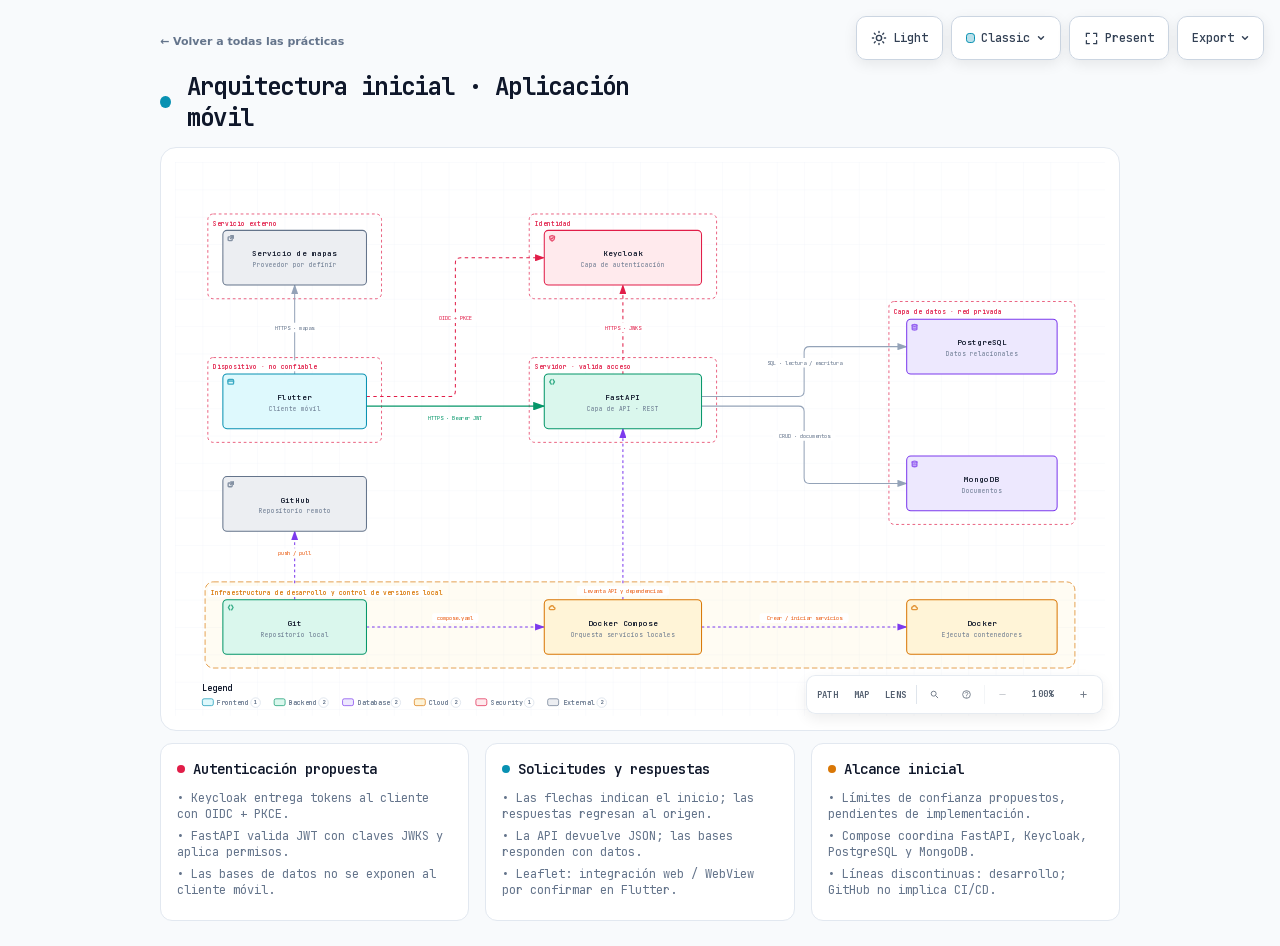
==== commit e069207c: "Practica 06: Se modifico el flujo de git pages update: se modifico estructura del repositorio, al en" ====
--- a/Practica02/index.html
+++ b/Practica02/index.html
@@ -4973,6 +4973,11 @@
       svg [data-node-id], svg [data-edge-from], svg [data-detail], svg [data-detail-anchor], svg [data-legend-hit], svg { transition: none !important; }
     }
   </style>
+<style id="repository-navigation">
+.all-practices{display:inline-flex;align-items:center;min-height:44px;gap:6px;font:600 11px/1.6 system-ui,sans-serif;color:var(--text-muted,var(--text));text-decoration:none;margin-bottom:7px;max-width:100%;white-space:normal}
+.all-practices:hover{text-decoration:underline}.all-practices:focus-visible{outline:3px solid var(--frontend-stroke,#3483fa);outline-offset:4px}
+@media print{.all-practices{display:none}}
+</style>
 </head>
 <body>
   <!-- Toolbar: theme, live visual style, trace motion, presentation stage, and export.
@@ -5076,6 +5081,7 @@
   <div class="container">
     <!-- Header -->
     <div class="header">
+      <a class="all-practices" href="../">← Volver a todas las prácticas</a>
       <div class="header-row"
            data-preset-badge-signal-flow="SIGNAL FLOW"
            data-preset-badge-blueprint="BLUEPRINT / REV 01"
